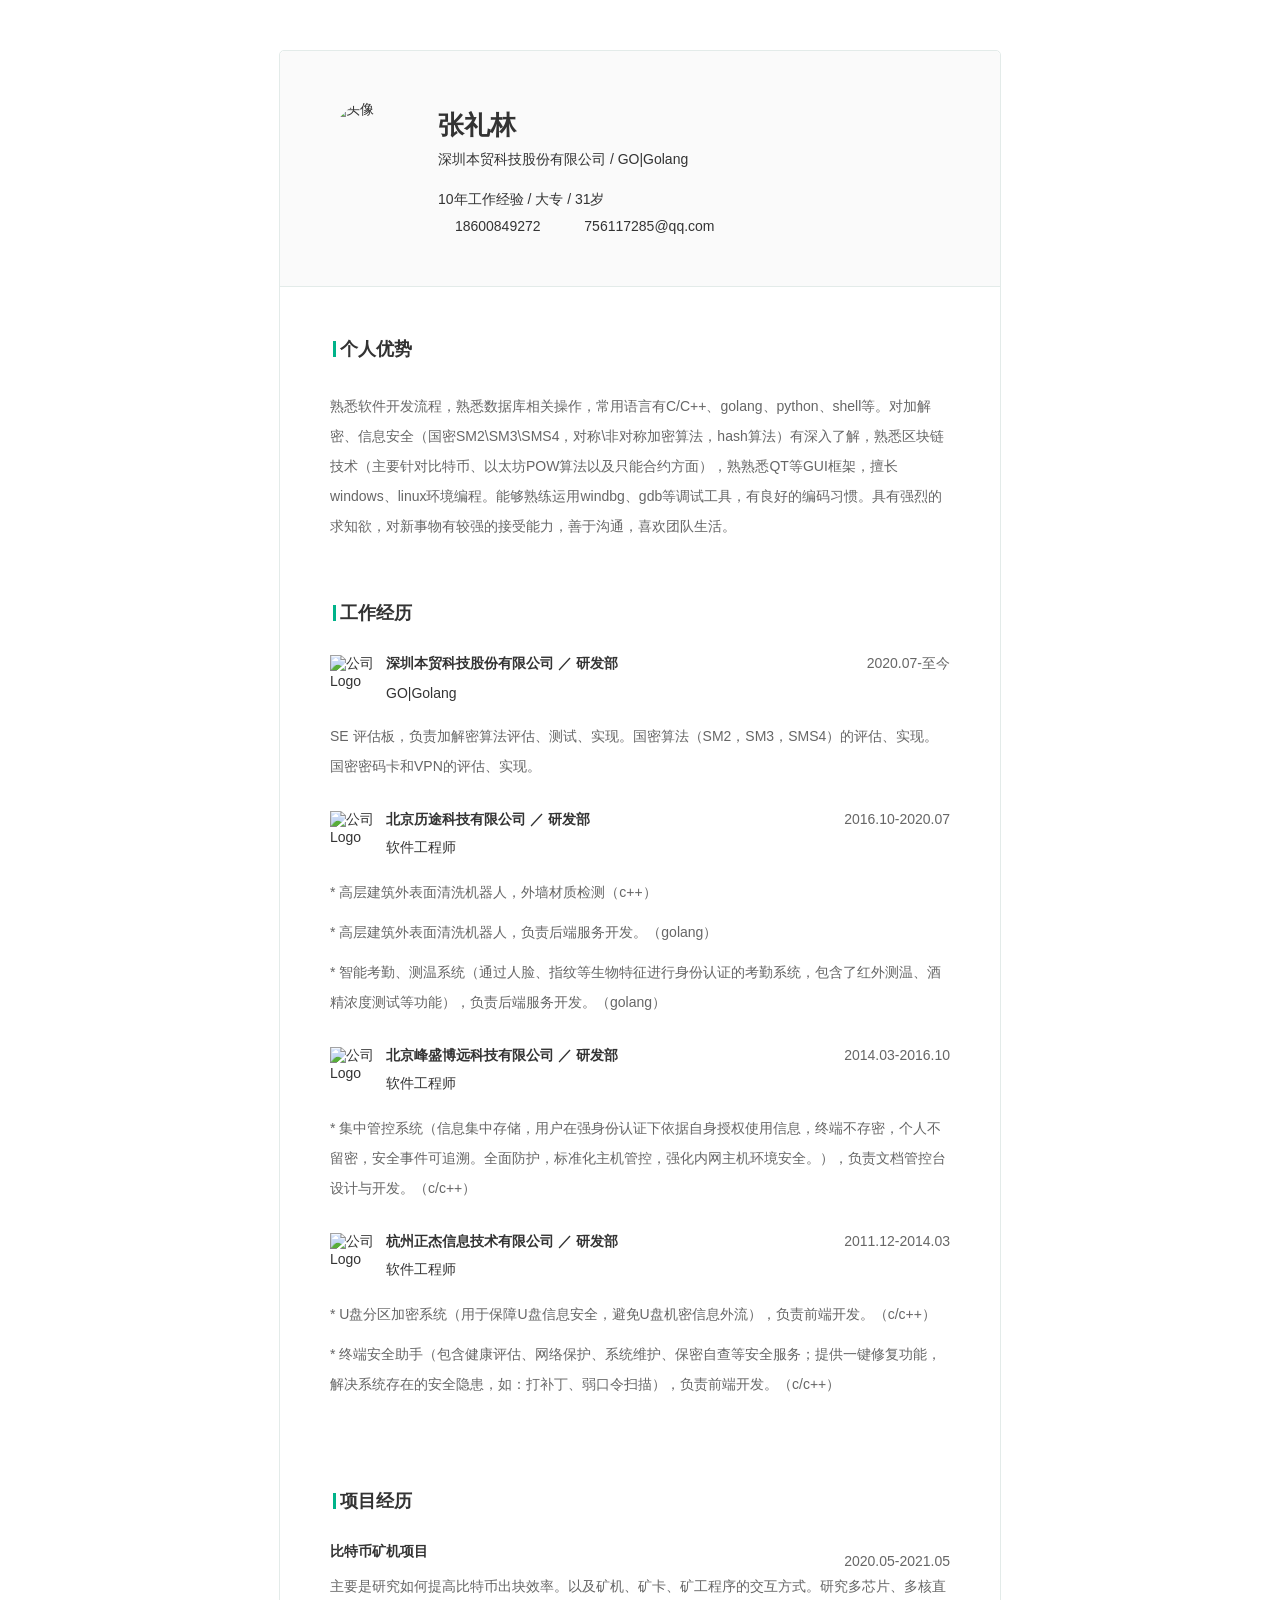
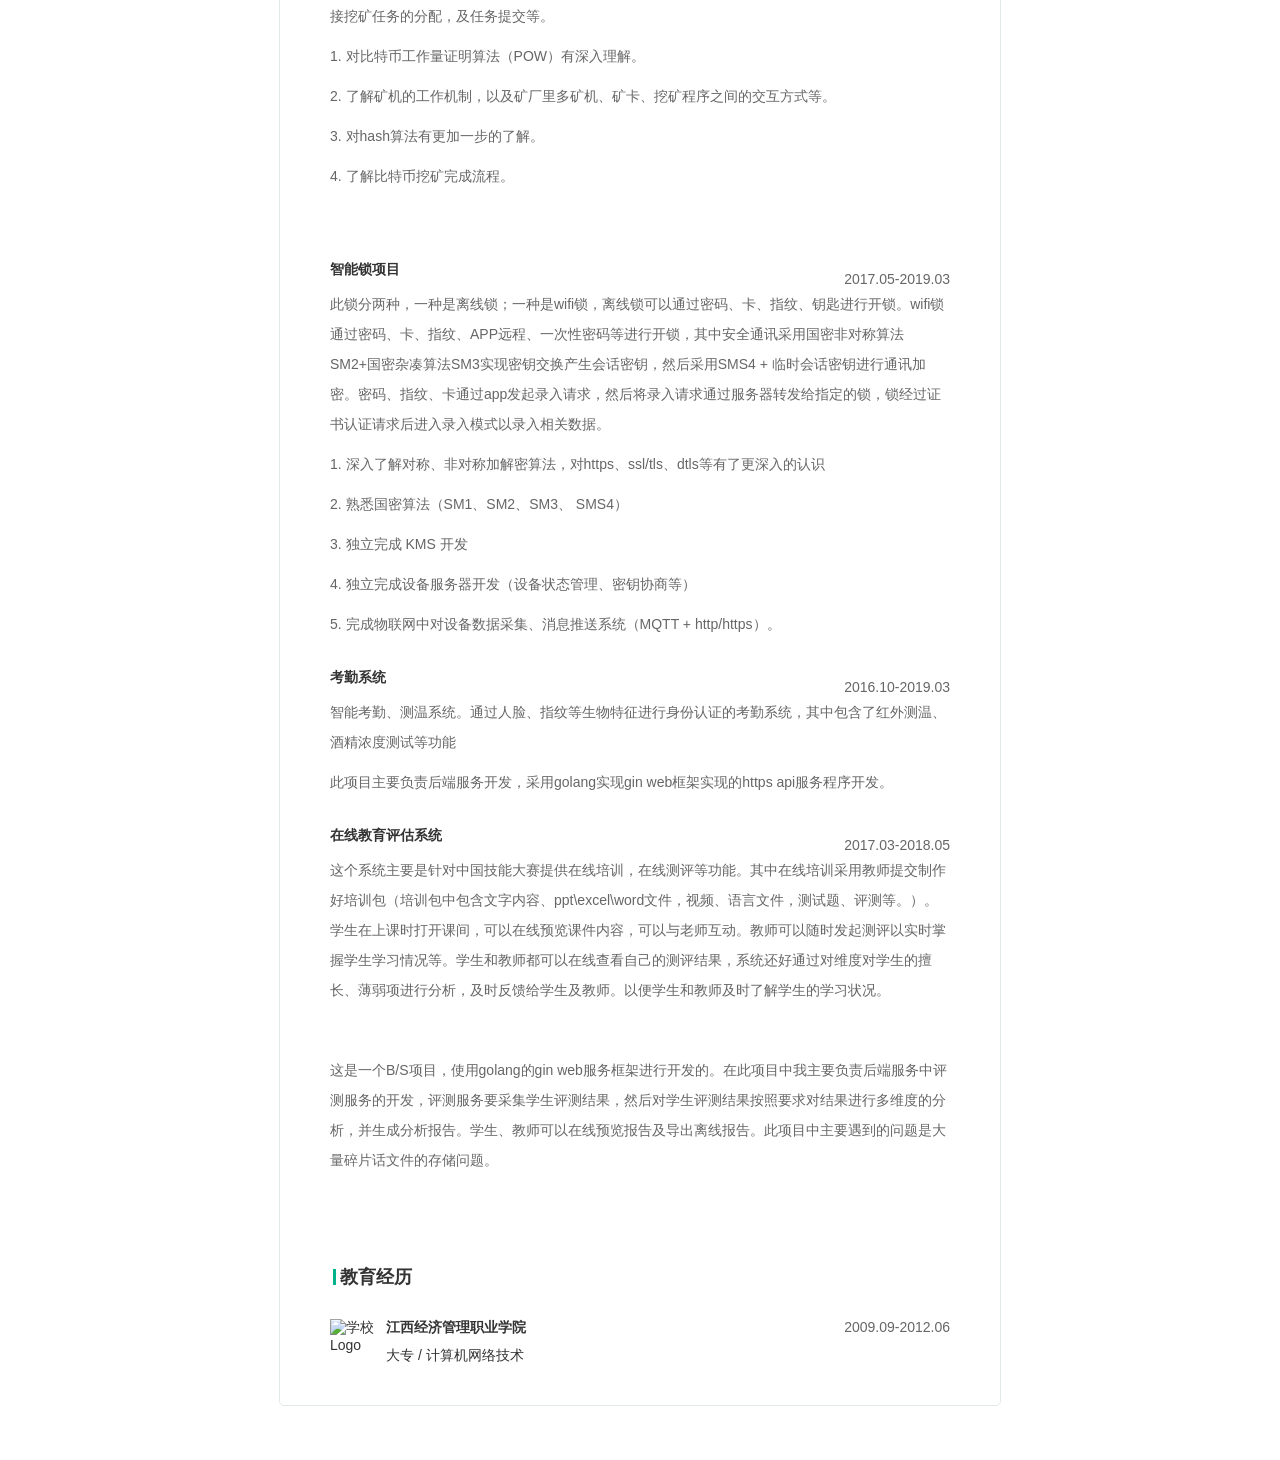
==== index.html @ 8cd1761a "first commit" ====
<!DOCTYPE HTML>
<html>

<head>
    <meta http-equiv="X-UA-Compatible" content="IE=10;IE=9;IE=8;IE=7;IE=EDGE">
    <meta http-equiv="Cache-Control" content="no-siteapp" />
    <link rel="alternate" media="handheld" href="#" />
    <meta charset="utf-8">
    <title>张礼林的简历-拉勾网-最专业的互联网招聘平台</title>
    <meta content="拉勾网是3W旗下的互联网领域垂直招聘网站" name="description">
    <meta content="拉勾,拉勾网,拉勾招聘,拉钩, 拉钩网 ,互联网招聘,拉勾互联网招聘, 移动互联网招聘, 垂直互联网招聘, 微信招聘, 微博招聘, 拉勾官网, 拉勾百科,跳槽, 高薪职位, 互联网圈子, IT招聘, 职场招聘, 猎头招聘,O2O招聘, LBS招聘, 社交招聘, 校园招聘, 校招,社会招聘,社招"
        name="keywords">
    <style>
        * {
            outline: none;
        }

        body {
            margin: 0;
            padding: 0;
            font-size: 14px;
            font-family: "Hiragino Sans GB", "Microsoft Yahei", "SimSun", Arial, "Helvetica Neue", Helvetica;
            color: #333;
            word-wrap: break-word;
            -webkit-font-smoothing: antialiased;
            -moz-osx-font-smoothing: grayscale;
        }

        article,
        aside,
        details,
        figcaption,
        figure,
        footer,
        header,
        hgroup,
        main,
        menu,
        nav,
        section,
        summary {
            display: block;
        }

        progress {
            display: inline-block;
            vertical-align: baseline;
        }

        a {
            color: #555;
            background-color: transparent;
            text-decoration: none;
        }

        a:hover {
            color: #00b38a;
        }

        h1,
        h2,
        h3,
        h4,
        h5,
        h6 {
            margin: 10px 0;
            font-weight: normal;
        }

        p {
            margin: 0;
        }

        p+p {
            margin-top: 10px;
        }

        img {
            border: 0;
            vertical-align: top;
            display: inline-block;
        }

        button,
        input,
        optgroup,
        select,
        textarea {
            margin: 0;
            padding: 0;
            border: 1px solid #ededed;
            border-radius: 0;
            font-family: "Hiragino Sans GB", "Microsoft Yahei", "SimSun", Arial, "Helvetica Neue", Helvetica;
        }

        textarea {
            overflow: auto;
        }

        label,
        select,
        button,
        input[type="button"],
        input[type="reset"],
        input[type="submit"],
        input[type="radio"],
        input[type="checkbox"],
        input[type="file"] {
            cursor: pointer;
        }

        input[type=text],
        input[type=password],
        textarea {
            font-family: "Microsoft Yahei", "SimSun", Arial, "Helvetica Neue", Helvetica;
        }

        table {
            border-collapse: collapse;
            border-spacing: 0;
        }

        th,
        td {
            padding: 0;
        }

        strong {
            font-weight: normal;
        }

        em,
        i {
            font-style: normal;
        }

        dl,
        dt,
        dd {
            margin: 0;
        }

        ::selection {
            color: #fff;
            background-color: #00b38a;
        }

        ::-moz-selection {
            color: #fff;
            background-color: #00b38a;
        }

        ul,
        ol {
            margin: 0;
            padding: 0;
            list-style: none;
        }

        #container {
            width: 720px;
            margin: 50px auto 54px auto;
            border: 1px solid #e3ebe9;
            border-radius: 5px;
        }

        .mr-template {
            padding: 50px 50px 10px;
        }

        .mr-template .mr-template_title {
            display: flex;
            justify-content: space-between;
            margin-bottom: 30px;
        }

        .mr-template .mr-template_title span {
            font-size: 18px;
            color: #333333;
            font-weight: 600;
            position: relative;
            margin-left: 10px;
        }

        .mr-template .mr-template_title span:before {
            content: '';
            display: block;
            border-left: 3px solid #00B38A;
            height: 16px;
            width: 3px;
            position: absolute;
            left: -7px;
            top: 50%;
            transform: translateY(-50%);
        }

        .mr-template .mr_md_del {
            display: none;
        }

        /***** 基本信息 ****/

        .basic {
            padding: 50px;
            background: #FAFAFA;
            border-radius: 5px 5px 0 0;
            border-bottom: 1px solid #E3EBE9;
            display: flex;
        }

        .basic .basic-photo {
            height: 88px;
            width: 88px;
            display: inline-block;
            position: relative;
        }

        .basic .basic-photo img {
            height: 88px;
            width: 88px;
            position: absolute;
            top: 0;
            border-radius: 50%;
        }

        .basic .basic-photo .basic-photo_shadow {
            display: none;
        }

        .basic .basic-photo:hover .basic-photo_shadow {
            display: block;
        }

        .basic .basic-info {
            position: relative;
            width: 100%;
            margin-left: 20px;
            flex: 1;
        }

        .basic .basic-info .edit-btn {
            position: absolute;
            right: 0;
            top: 4px;
        }

        .basic .basic-info .basic-name-area {
            overflow: hidden;
            height: 37px;
            margin-bottom: 11px;
        }

        .basic .basic-info .basic-name {
            float: left;
            max-width: 250px;
            font-size: 26px;
            color: #333333;
            font-weight: 600;
            line-height: 37px;
        }

        .basic .basic-info .icon-sex {
            width: 13px;
            height: 13px;
            float: left;
            margin-top: 16px;
            margin-left: 10px;
            background: none;
        }

        .basic .basic-info .icon-sex.icon-sex__male {
            background: url(https://www.lgstatic.com/common/image/pc/icon_man.png);
        }

        .basic .basic-info .icon-sex.icon-sex__female {
            background: url(https://www.lgstatic.com/common/image/pc/icon_woman.png);
        }

        .basic .basic-info .basic-self {
            margin-top: 20px;
        }

        .basic .basic-info p {
            font-size: 14px;
            color: #333333;
            line-height: 20px;
            margin-top: 6px;
        }

        .basic .basic-info i {
            display: inline-block;
            margin-right: 5px;
            vertical-align: middle;
        }

        .basic .basic-info .basic-tel_icon {
            width: 11px;
            height: 14px;
            margin-right: 2px;
            background: url(https://www.lgstatic.com/common/image/pc/icon_phone.png);
            display: inline-block;
            vertical-align: middle;
        }

        .basic .basic-info .basic-email_icon {
            width: 14px;
            height: 11px;
            margin-right: 2px;
            background: url(https://www.lgstatic.com/common/image/pc/icon_mail.png);
            display: inline-block;
            vertical-align: middle;
        }

        .basic .basic-info .basic-tel {
            margin-right: 20px;
        }

        .basic-tel span {
            vertical-align: middle;
        }

        .basic-email span {
            vertical-align: middle;
        }

        /***** 基本信息 end ****/

        /***** 自我描述 ****/

        .per .per-self_content {
            position: relative;
        }

        .per .per-self_content .per-self_des {
            margin-top: 13px;
            font-size: 14px;
            color: #666666;
            line-height: 30px;
        }

        .per .per-self_content .per-self_des p {
            margin-top: 0;
        }

        .per .per-self_content .per-self_des ol {
            list-style-type: decimal;
            -webkit-padding-start: 20px;
        }
        .per .per-self_content .per-self_des ul {
            list-style: disc;
            -webkit-padding-start: 20px;
        }

        /***** 自我描述 end ****/

        /***** 工作经历 ****/

        .work-exp .work-exp_list {
            position: relative;
            margin-bottom: 30px;
        }

        .work-exp .work-exp_list .exp-list_time {
            font-size: 14px;
            color: #666666;
            position: absolute;
            right: 0;
        }

        .work-exp .work-exp_list .exp-list_top {
            display: flex;
            align-items: center;
        }

        .work-exp .work-exp_list .exp-list_top img {
            width: 46px;
            height: 46px;
            margin-right: 10px;
        }

        .work-exp .work-exp_list .exp-list_top .exp-list_right {
            display: flex;
            flex-direction: column;
            flex: 1;
            height: 46px;
            justify-content: space-between;
        }

        .work-exp .work-exp_list .exp-list_top .exp-list_right p,
        .work-exp .work-exp_list .exp-list_top .exp-list_right strong {
            font-size: 14px;
            color: #333333;
        }

        .work-exp .work-exp_list .exp-list_top .exp-list_right strong {
            font-weight: 600;
        }

        .work-exp .work-exp_list .tagboard {
            margin: 20px 0 10px;
        }

        .work-exp .work-exp_list .exp-list_content {
            font-size: 14px;
            color: #666666;
            line-height: 30px;
        }

        .tagboard .tagboard-tag {
            font-size: 12px;
            color: #999;
            line-height: 18px;
            padding: 3px 10px;
            border: 1px solid #EAEDEC;
            border-radius: 100px;
            margin-right: 10px;
        }

        .work-exp .work-exp_list .exp-list_content ul, .work-exp .work-exp_list .exp-list_content_highlight ul {
            list-style: disc;
            -webkit-padding-start: 20px;
        }

        .work-exp .work-exp_list .exp-list_content ol, .work-exp .work-exp_list .exp-list_content_highlight ol {
            list-style-type: decimal;
            -webkit-padding-start: 20px;
        }
        /***** 工作经历 end ****/

        /***** 项目经历 ****/

        .pro-exp .pro-exp_list {
            position: relative;
            margin-bottom: 30px;
        }

        .pro-exp .pro-exp_list .exp-list_title {
            font-size: 14px;
            color: #333333;
            font-weight: 600;
            cursor: default;
            display: flex;
        }

        .pro-exp .pro-exp_list .exp-list_title .exp-project_name, .pro-exp .pro-exp_list .exp-list_title .exp-project_company span {
            max-width: 222px;
            display: block;
            overflow: hidden;
            text-overflow: ellipsis;
            white-space: nowrap;
        }

        .pro-exp .pro-exp_list .exp-list_title .exp-project_company {
            display: flex;
        }

        .pro-exp .pro-exp_list .exp-list_time {
            font-size: 14px;
            color: #666666;
            position: absolute;
            right: 0;
            top: 0;
        }

        .pro-exp .pro-exp_list .exp-list_content,
        .pro-exp .pro-exp_list .exp-project_des {
            font-size: 14px;
            color: #666666;
            line-height: 30px;
            margin-top: 10px;
        }

        .pro-exp .exp-list_title.active:hover {
            color: #00B38A;
            cursor: pointer;
        }
        .pro-exp .exp-project_url {
            font-size: 14px;
            color: #666;
            line-height: 30px;
        }
        .pro-exp .pro-exp_list .exp-list_content ul, .pro-exp .pro-exp_list .exp-project_des ul {
            list-style: disc;
            -webkit-padding-start: 20px;
        }

        .pro-exp .pro-exp_list .exp-list_content ol,.pro-exp .pro-exp_list .exp-project_des ol{
            list-style-type:decimal;-webkit-padding-start:20px
        }

        /***** 项目经历 end ****/

        /***** 教育经历 ****/

        .edu-exp .edu-exp_list {
            position: relative;
            margin-bottom: 30px;
        }

        .edu-exp .edu-exp_list .exp-list_time {
            font-size: 14px;
            color: #666666;
            position: absolute;
            right: 0;
        }

        .edu-exp .edu-exp_list .exp-list_top {
            display: flex;
            align-items: center;
        }

        .edu-exp .edu-exp_list .exp-list_top img {
            width: 46px;
            height: 46px;
            margin-right: 10px;
        }

        .edu-exp .edu-exp_list .exp-list_top .exp-list_right {
            display: flex;
            flex-direction: column;
            flex: 1;
            height: 46px;
            justify-content: space-between;
        }

        .edu-exp .edu-exp_list .exp-list_top .exp-list_right p,
        .edu-exp .edu-exp_list .exp-list_top .exp-list_right strong {
            font-size: 14px;
            color: #333333;
        }

        .edu-exp .edu-exp_list .exp-list_top .exp-list_right strong {
            font-weight: 600;
        }


        /***** 教育经历 end ****/

        /***** 社交主页 ****/

        .social-page .social-page_list {
            margin-bottom: 30px;
            position: relative;
        }

        .social-page .social-page_list .social-page_content {
            display: flex;
        }

        .social-page .social-page_list .social-page_content img {
            width: 24px;
            height: 24px;
            margin-right: 10px;
            border-radius: 50%;
        }

        .social-page .social-page_list .social-page_content p {
            font-size: 14px;
            color: #666666;
        }


        /***** 社交主页 end ****/
                /***** 图片作品 ****/

        .portfolio-page .portfolio-list{
            margin-bottom: 30px;
            position: relative;
        }
        .portfolio-page .portfolio-list .portfolio-content{
            font-size: 14px;
            color: #666666;
        }


        /***** 图片作品 end ****/
    </style>
</head>

    <body>
        <div id="container">
            <!-- 基本信息 -->
            <div class="basic" id="baseInfo">
                <div class="basic-photo">
                    <img class="mr_headimg user-avatar" id="userpic" src="https://www.lgstatic.com/i/image6/M01/51/79/CioPOWEHmXKABqF-AABkPfGScmA635.jpg" width="120" height="120" alt="头像"
                    />
                </div>
                <div class="basic-info">
                    <div class="basic-name-area">
                        <p class="basic-name female">张礼林</p>
                            <i class="icon-sex icon-sex__male"></i>
                    </div>
                                <p>
                                    <span class="basic-company">深圳本贸科技股份有限公司</span>
                                    <span> / </span>
                                    <span class="basic-job">GO|Golang</span>
                                </p>
                            <p class="basic-self">
                                    <span class="basic-exp">10年工作经验 / </span>
                                    <span class="basic-edu">大专
                                         / 
                                    </span>
                                    <span class="basic-age">31岁</span>
                            </p>
                    <p>
                            <span class="basic-tel">
                                <i class="basic-tel_icon"></i>
                                <span>18600849272</span>
                            </span>
                            <span class="basic-email">
                                <i class="basic-email_icon"></i>
                                <span>756117285@qq.com</span>
                            </span>
                    </p>
                </div>
            </div>
            <!-- /基本信息 -->

            <!-- 自我描述 -->
            <div class="mr-template per" id="perAbility">
                <div class="mr-template_title">
                    <span>个人优势</span>
                </div>
                <div class="tagboard integrative-tag">
                    <div class="integrative-tag_content">
                    </div>
                </div>
                <div class="per-self_content">
                        <div class="per-self_des">
                            <p>熟悉软件开发流程，熟悉数据库相关操作，常用语言有C/C++、golang、python、shell等。对加解密、信息安全（国密SM2\SM3\SMS4，对称\非对称加密算法，hash算法）有深入了解，熟悉区块链技术（主要针对比特币、以太坊POW算法以及只能合约方面），熟熟悉QT等GUI框架，擅长windows、linux环境编程。能够熟练运用windbg、gdb等调试工具，有良好的编码习惯。具有强烈的求知欲，对新事物有较强的接受能力，善于沟通，喜欢团队生活。</p>
                        </div>
                </div>
            </div>
            <!-- /自我描述 -->


            <!-- 工作经历 -->
                <div class="mr-template work-exp" id="workExp">
                    <div class="mr-template_title">
                        <span>工作经历</span>
                    </div>
                    <ol class="work-exp_group">
                            <li class="work-exp_list">
                                <p class="exp-list_time">2020.07-至今</p>
                                <div class="exp-list_top">
                                    <img src="https://www.lgstatic.com/images/logo_default.png" alt="公司Logo">
                                    <div class="exp-list_right">
                                        <strong class="exp-list_title">
                                            <span>深圳本贸科技股份有限公司</span>
                                             ／
                                                <span>研发部</span>
                                        </strong>
                                        <p>GO|Golang</p>
                                    </div>
                                </div>
                                <div class="tagboard">
                                </div>
                                <div class="exp-list_content">
                                    <p>SE 评估板，负责加解密算法评估、测试、实现。国密算法（SM2，SM3，SMS4）的评估、实现。国密密码卡和VPN的评估、实现。</p>
                                </div>
                            </li>
                            <li class="work-exp_list">
                                <p class="exp-list_time">2016.10-2020.07</p>
                                <div class="exp-list_top">
                                    <img src="https://www.lgstatic.com/i/image/M00/88/73/CgqKkVhttaGARnDXAABL1wP1Xd0439.jpg" alt="公司Logo">
                                    <div class="exp-list_right">
                                        <strong class="exp-list_title">
                                            <span>北京历途科技有限公司</span>
                                             ／
                                                <span>研发部</span>
                                        </strong>
                                        <p>软件工程师</p>
                                    </div>
                                </div>
                                <div class="tagboard">
                                </div>
                                <div class="exp-list_content">
                                    <p>* 高层建筑外表面清洗机器人，外墙材质检测（c++）</p>
<p>* 高层建筑外表面清洗机器人，负责后端服务开发。（golang）</p>
<p>* 智能考勤、测温系统（通过人脸、指纹等生物特征进行身份认证的考勤系统，包含了红外测温、酒精浓度测试等功能），负责后端服务开发。（golang）</p>
                                </div>
                            </li>
                            <li class="work-exp_list">
                                <p class="exp-list_time">2014.03-2016.10</p>
                                <div class="exp-list_top">
                                    <img src="https://www.lgstatic.com/image1/M00/00/5C/CgYXBlTUXTqASvN1AABmuo_Lbfw530.jpg" alt="公司Logo">
                                    <div class="exp-list_right">
                                        <strong class="exp-list_title">
                                            <span>北京峰盛博远科技有限公司</span>
                                             ／
                                                <span>研发部</span>
                                        </strong>
                                        <p>软件工程师</p>
                                    </div>
                                </div>
                                <div class="tagboard">
                                </div>
                                <div class="exp-list_content">
                                    <p>* 集中管控系统（信息集中存储，用户在强身份认证下依据自身授权使用信息，终端不存密，个人不留密，安全事件可追溯。全面防护，标准化主机管控，强化内网主机环境安全。），负责文档管控台设计与开发。（c/c++）</p>
                                </div>
                            </li>
                            <li class="work-exp_list">
                                <p class="exp-list_time">2011.12-2014.03</p>
                                <div class="exp-list_top">
                                    <img src="https://www.lgstatic.com/images/logo_default.png" alt="公司Logo">
                                    <div class="exp-list_right">
                                        <strong class="exp-list_title">
                                            <span>杭州正杰信息技术有限公司</span>
                                             ／
                                                <span>研发部</span>
                                        </strong>
                                        <p>软件工程师</p>
                                    </div>
                                </div>
                                <div class="tagboard">
                                </div>
                                <div class="exp-list_content">
                                    <p>* U盘分区加密系统（用于保障U盘信息安全，避免U盘机密信息外流），负责前端开发。（c/c++）</p>
<p>* 终端安全助手（包含健康评估、网络保护、系统维护、保密自查等安全服务；提供一键修复功能，解决系统存在的安全隐患，如：打补丁、弱口令扫描），负责前端开发。（c/c++）</p>
                                </div>
                            </li>
                    </ol>
                </div>
            <!-- /工作经历 -->

            <!-- 项目经历 -->
                <div class="mr-template pro-exp" id="proExp">
                    <div class="mr-template_title">
                        <span>项目经历</span>
                    </div>
                    <ol class="pro-exp_group">
                            <li class="pro-exp_list">
                                <p class="exp-list_title">
                                    <span class="exp-project_name">比特币矿机项目</span>
                                </p>
                                <p class="exp-list_time">2020.05-2021.05</p>
                                <div class="exp-project_des"><p>主要是研究如何提高比特币出块效率。以及矿机、矿卡、矿工程序的交互方式。研究多芯片、多核直接挖矿任务的分配，及任务提交等。</p></div>
                                <div class="exp-list_content">
                                    <p>1. 对比特币工作量证明算法（POW）有深入理解。</p>
<p>2. 了解矿机的工作机制，以及矿厂里多矿机、矿卡、挖矿程序之间的交互方式等。</p>
<p>3. 对hash算法有更加一步的了解。</p>
<p>4. 了解比特币挖矿完成流程。</p>
<p><br /></p>
                                </div>
                            </li>
                            <li class="pro-exp_list">
                                <p class="exp-list_title">
                                    <span class="exp-project_name">智能锁项目</span>
                                </p>
                                <p class="exp-list_time">2017.05-2019.03</p>
                                <div class="exp-project_des"><p>此锁分两种，一种是离线锁；一种是wifi锁，离线锁可以通过密码、卡、指纹、钥匙进行开锁。wifi锁通过密码、卡、指纹、APP远程、一次性密码等进行开锁，其中安全通讯采用国密非对称算法SM2+国密杂凑算法SM3实现密钥交换产生会话密钥，然后采用SMS4 + 临时会话密钥进行通讯加密。密码、指纹、卡通过app发起录入请求，然后将录入请求通过服务器转发给指定的锁，锁经过证书认证请求后进入录入模式以录入相关数据。</p></div>
                                <div class="exp-list_content">
                                    <p>1. 深入了解对称、非对称加解密算法，对https、ssl/tls、dtls等有了更深入的认识</p>
<p>2. 熟悉国密算法（SM1、SM2、SM3、 SMS4）</p>
<p>3. 独立完成 KMS 开发</p>
<p>4. 独立完成设备服务器开发（设备状态管理、密钥协商等）</p>
<p>5. 完成物联网中对设备数据采集、消息推送系统（MQTT + http/https）。</p>
                                </div>
                            </li>
                            <li class="pro-exp_list">
                                <p class="exp-list_title">
                                    <span class="exp-project_name">考勤系统</span>
                                </p>
                                <p class="exp-list_time">2016.10-2019.03</p>
                                <div class="exp-project_des"><p>智能考勤、测温系统。通过人脸、指纹等生物特征进行身份认证的考勤系统，其中包含了红外测温、酒精浓度测试等功能</p></div>
                                <div class="exp-list_content">
                                    <p>此项目主要负责后端服务开发，采用golang实现gin web框架实现的https api服务程序开发。</p>
                                </div>
                            </li>
                            <li class="pro-exp_list">
                                <p class="exp-list_title">
                                    <span class="exp-project_name">在线教育评估系统</span>
                                </p>
                                <p class="exp-list_time">2017.03-2018.05</p>
                                <div class="exp-project_des"><p>这个系统主要是针对中国技能大赛提供在线培训，在线测评等功能。其中在线培训采用教师提交制作好培训包（培训包中包含文字内容、ppt\excel\word文件，视频、语言文件，测试题、评测等。）。学生在上课时打开课间，可以在线预览课件内容，可以与老师互动。教师可以随时发起测评以实时掌握学生学习情况等。学生和教师都可以在线查看自己的测评结果，系统还好通过对维度对学生的擅长、薄弱项进行分析，及时反馈给学生及教师。以便学生和教师及时了解学生的学习状况。</p>
<p><br /></p></div>
                                <div class="exp-list_content">
                                    <p>这是一个B/S项目，使用golang的gin web服务框架进行开发的。在此项目中我主要负责后端服务中评测服务的开发，评测服务要采集学生评测结果，然后对学生评测结果按照要求对结果进行多维度的分析，并生成分析报告。学生、教师可以在线预览报告及导出离线报告。此项目中主要遇到的问题是大量碎片话文件的存储问题。</p>
                                </div>
                            </li>
                    </ol>
                </div>
            <!-- /项目经历 -->
                <!-- 教育经历 -->
                    <div class="mr-template edu-exp" id="eduExp">
                        <div class="mr-template_title">
                            <span>教育经历</span>
                        </div>
                        <ol class="edu-exp_group">
                                <li class="edu-exp_list">
                                    <p class="exp-list_time">2009.09-2012.06</p>
                                    <div class="exp-list_top">
                                        <img src="https://www.lgstatic.com/images/logo_default.png" alt="学校Logo">
                                        <div class="exp-list_right">
                                            <strong>江西经济管理职业学院</strong>
                                            <p>大专 / 计算机网络技术</p>
                                        </div>
                                    </div>
                                </li>
                        </ol>
                    </div>
                <!-- /教育经历 -->

            <!-- 社交主页 -->
            <!-- /社交主页 -->

            <!-- 图片作品 -->
            <!-- /图片作品 -->
        </div>
    <script type="text/javascript" crossorigin="anonymous" src="https://www.lagou.com/upload/oss.js?v=1010"></script></body>

</html>
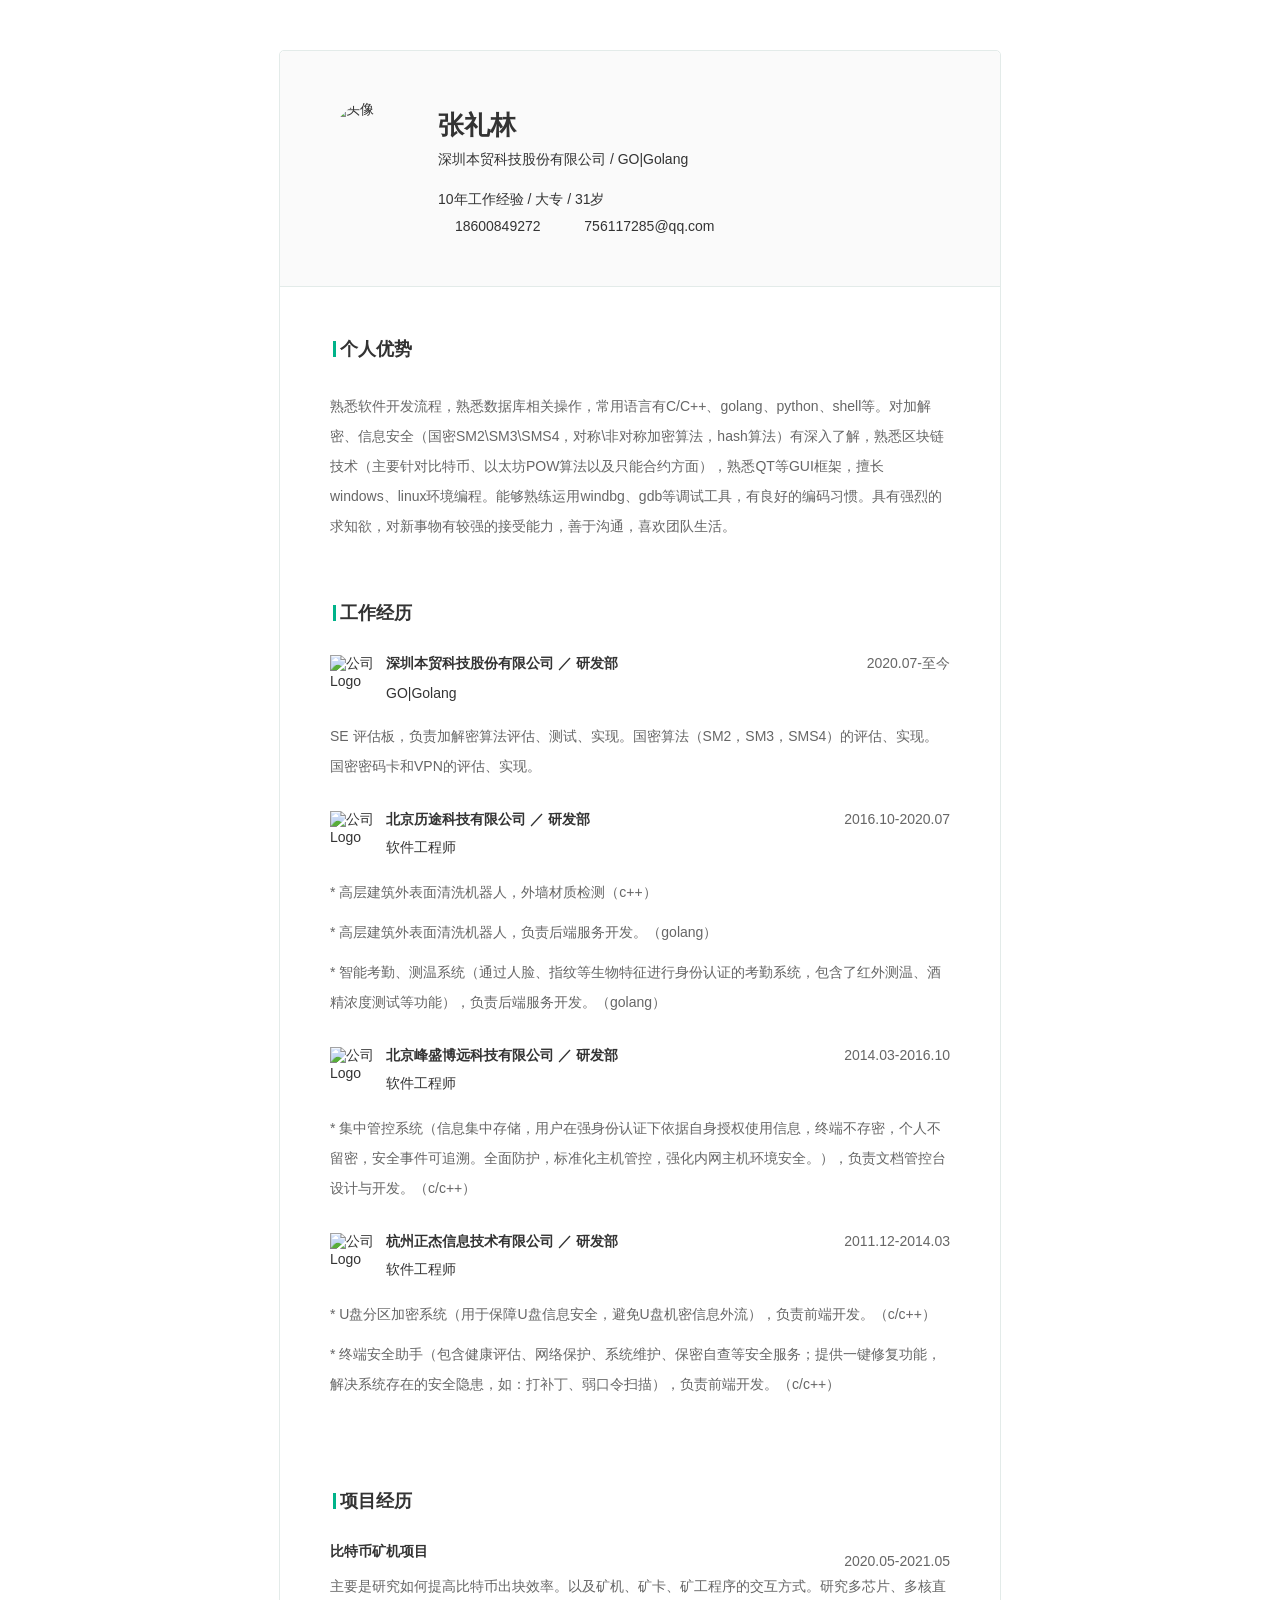
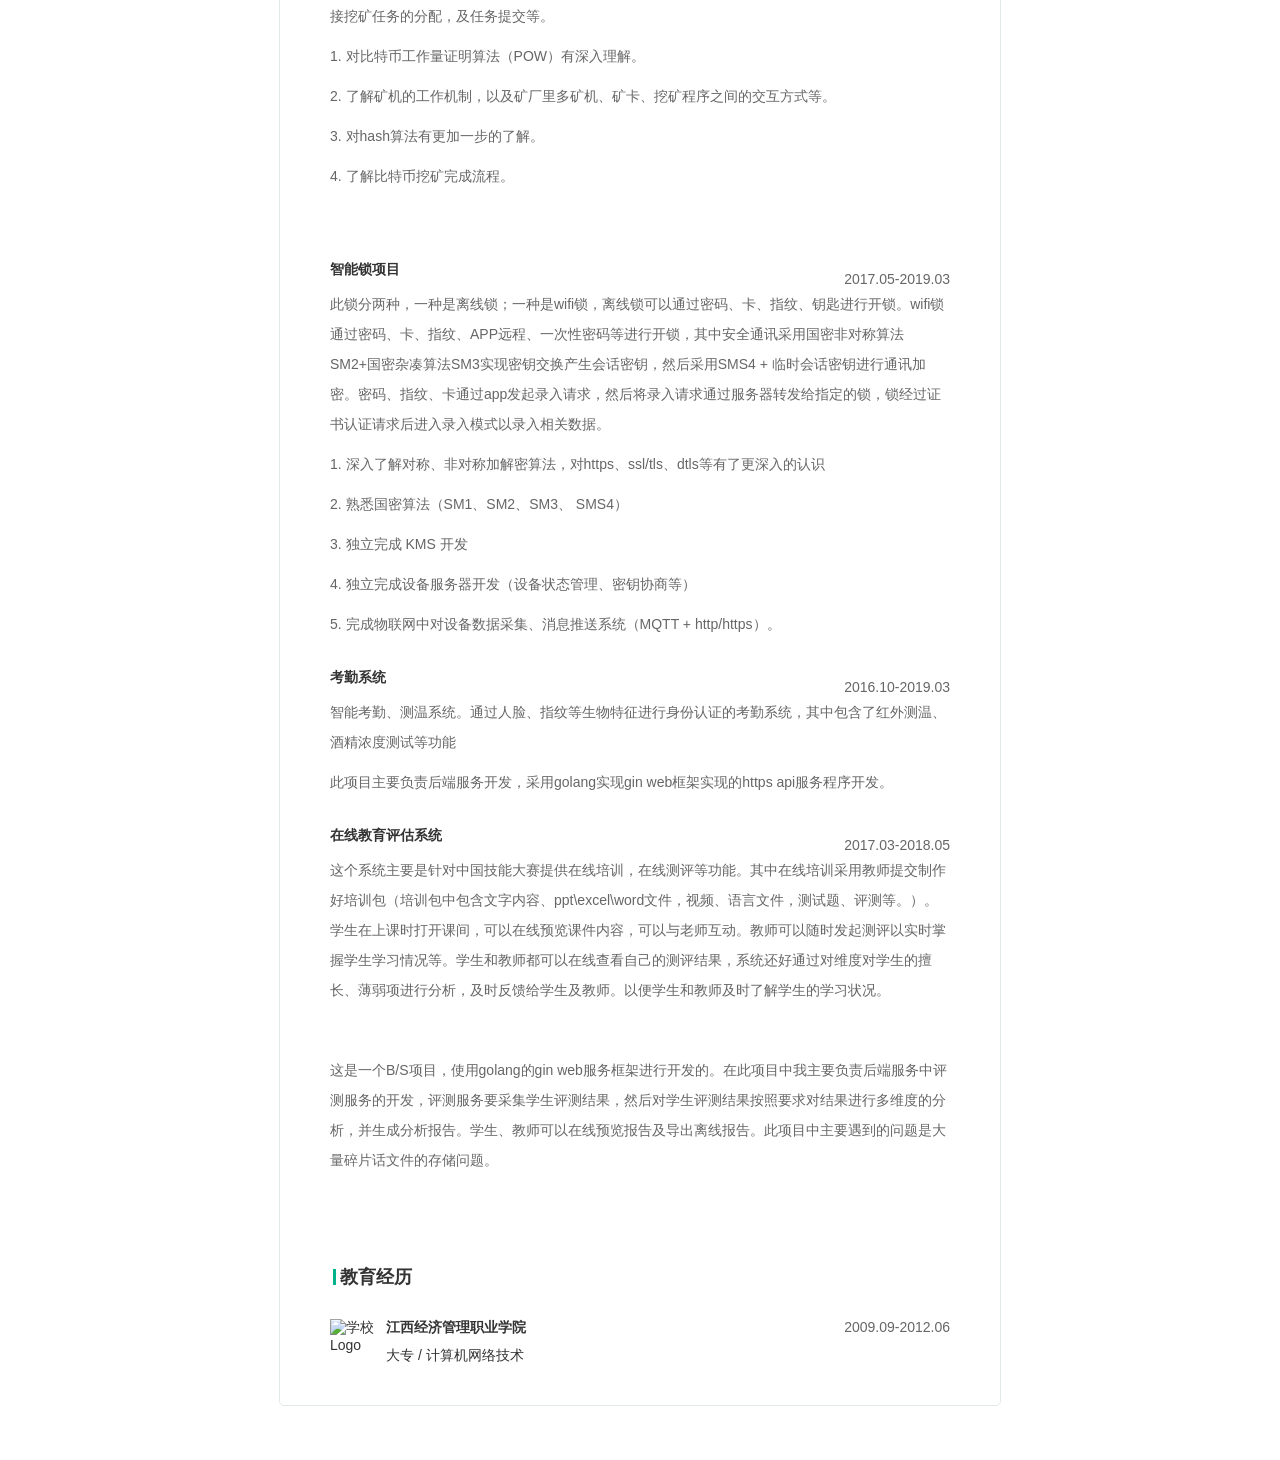
==== commit 19930d68: "-" ====
--- a/index.html
+++ b/index.html
@@ -6,10 +6,7 @@
     <meta http-equiv="Cache-Control" content="no-siteapp" />
     <link rel="alternate" media="handheld" href="#" />
     <meta charset="utf-8">
-    <title>张礼林的简历-拉勾网-最专业的互联网招聘平台</title>
-    <meta content="拉勾网是3W旗下的互联网领域垂直招聘网站" name="description">
-    <meta content="拉勾,拉勾网,拉勾招聘,拉钩, 拉钩网 ,互联网招聘,拉勾互联网招聘, 移动互联网招聘, 垂直互联网招聘, 微信招聘, 微博招聘, 拉勾官网, 拉勾百科,跳槽, 高薪职位, 互联网圈子, IT招聘, 职场招聘, 猎头招聘,O2O招聘, LBS招聘, 社交招聘, 校园招聘, 校招,社会招聘,社招"
-        name="keywords">
+    <title>张礼林的简历</title>
     <style>
         * {
             outline: none;
@@ -627,7 +624,7 @@
                 </div>
                 <div class="per-self_content">
                         <div class="per-self_des">
-                            <p>熟悉软件开发流程，熟悉数据库相关操作，常用语言有C/C++、golang、python、shell等。对加解密、信息安全（国密SM2\SM3\SMS4，对称\非对称加密算法，hash算法）有深入了解，熟悉区块链技术（主要针对比特币、以太坊POW算法以及只能合约方面），熟熟悉QT等GUI框架，擅长windows、linux环境编程。能够熟练运用windbg、gdb等调试工具，有良好的编码习惯。具有强烈的求知欲，对新事物有较强的接受能力，善于沟通，喜欢团队生活。</p>
+                            <p>熟悉软件开发流程，熟悉数据库相关操作，常用语言有C/C++、golang、python、shell等。对加解密、信息安全（国密SM2\SM3\SMS4，对称\非对称加密算法，hash算法）有深入了解，熟悉区块链技术（主要针对比特币、以太坊POW算法以及只能合约方面），熟悉QT等GUI框架，擅长windows、linux环境编程。能够熟练运用windbg、gdb等调试工具，有良好的编码习惯。具有强烈的求知欲，对新事物有较强的接受能力，善于沟通，喜欢团队生活。</p>
                         </div>
                 </div>
             </div>
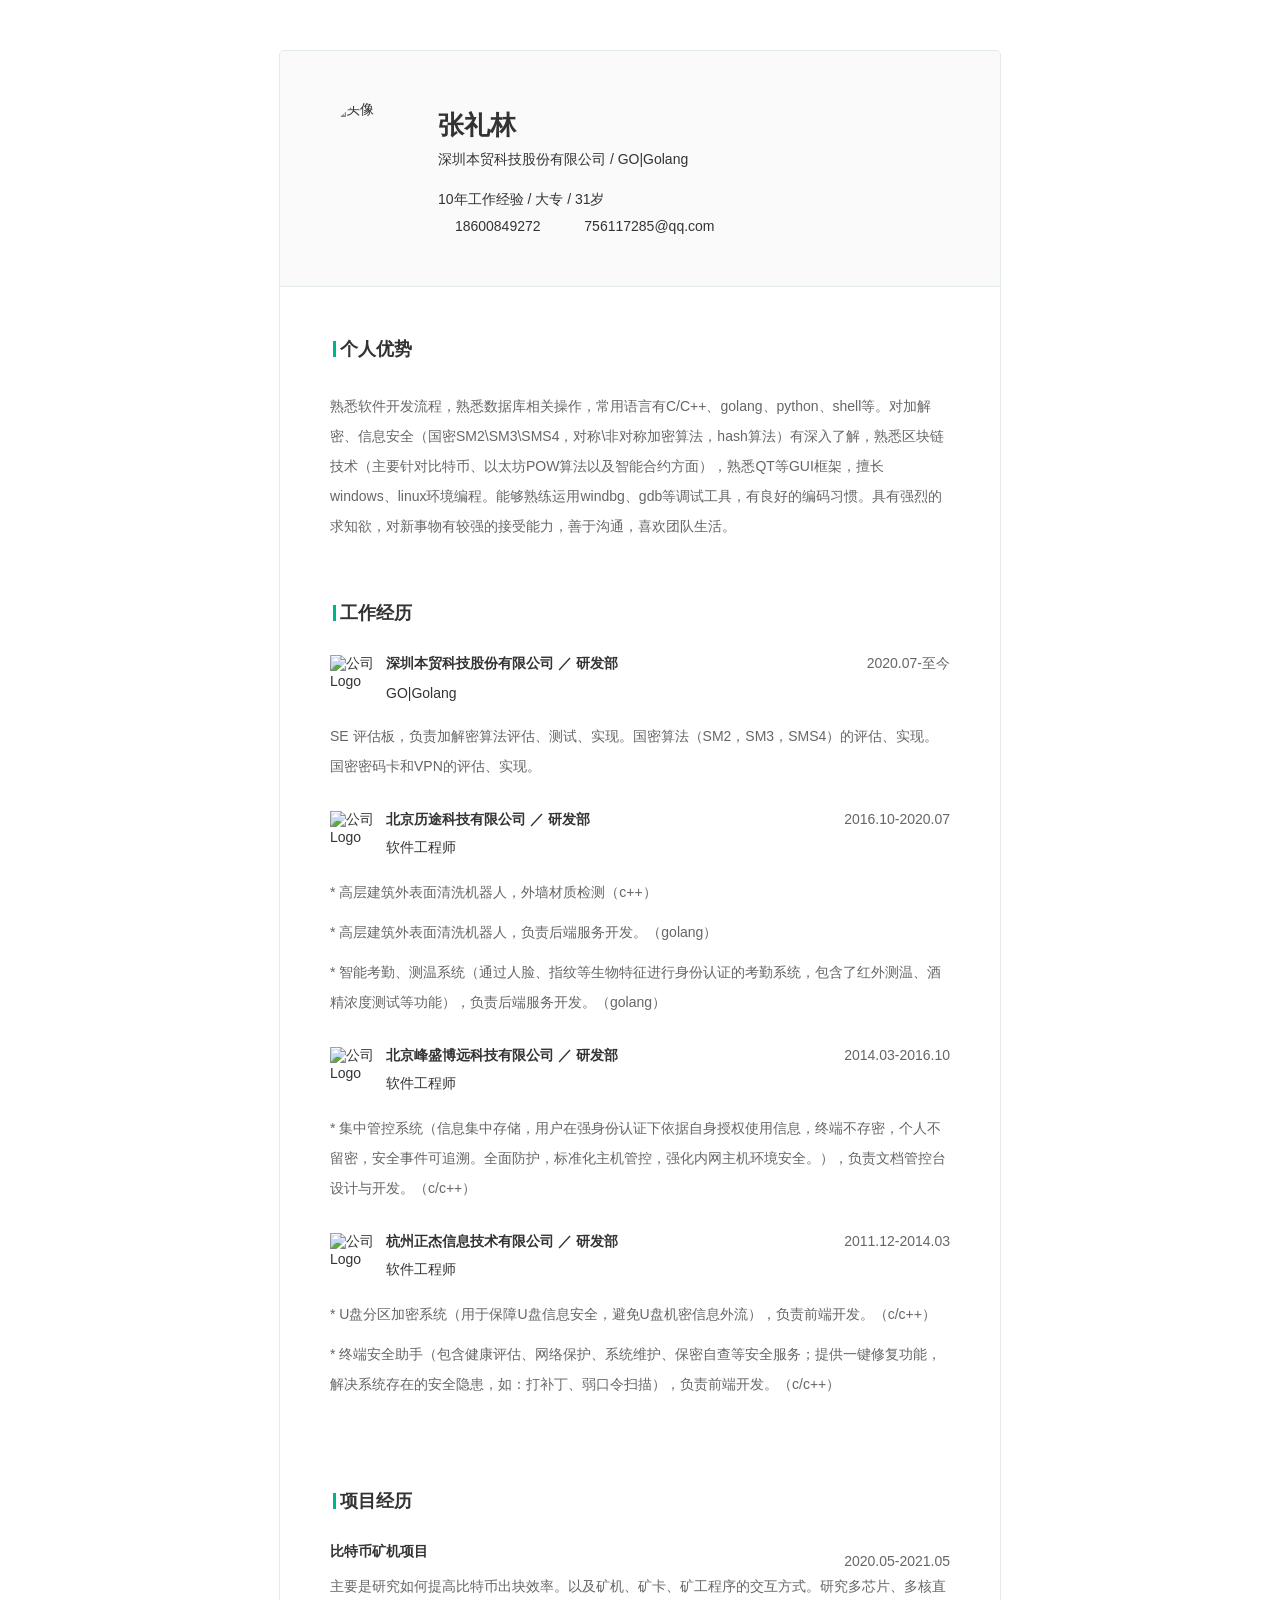
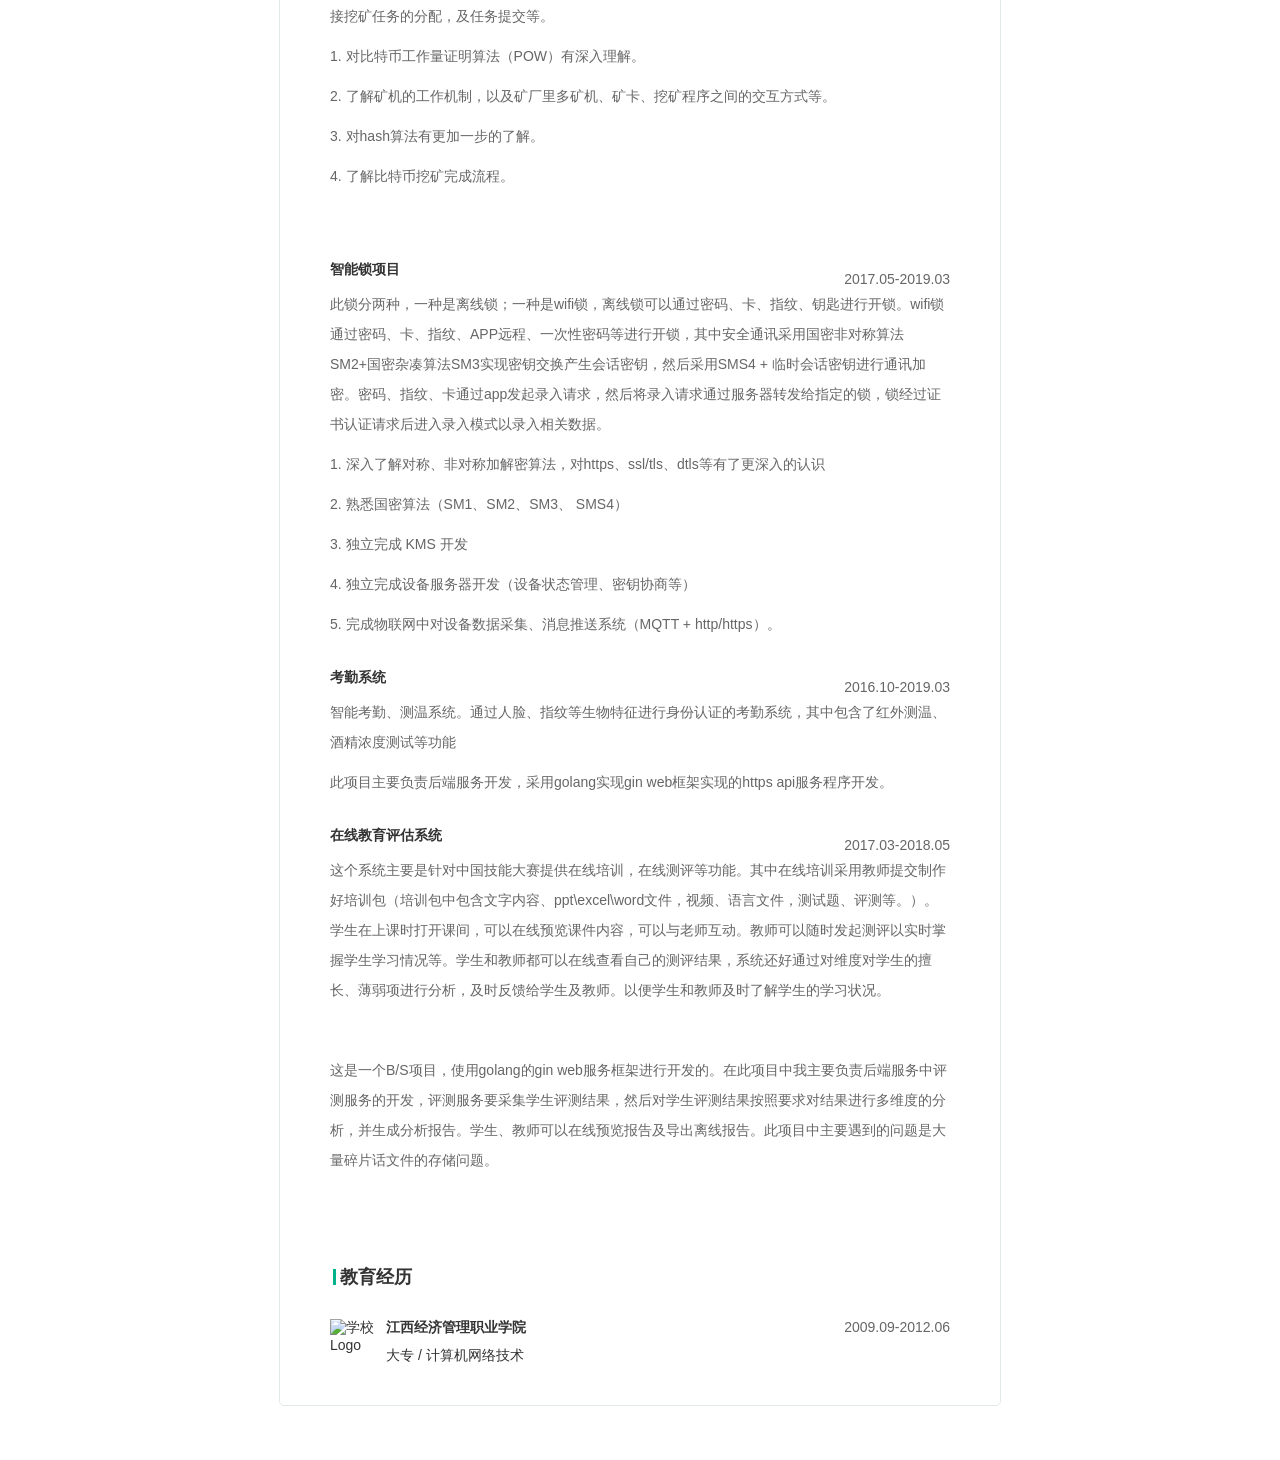
==== commit 5f91402d: "-" ====
--- a/index.html
+++ b/index.html
@@ -624,7 +624,7 @@
                 </div>
                 <div class="per-self_content">
                         <div class="per-self_des">
-                            <p>熟悉软件开发流程，熟悉数据库相关操作，常用语言有C/C++、golang、python、shell等。对加解密、信息安全（国密SM2\SM3\SMS4，对称\非对称加密算法，hash算法）有深入了解，熟悉区块链技术（主要针对比特币、以太坊POW算法以及只能合约方面），熟悉QT等GUI框架，擅长windows、linux环境编程。能够熟练运用windbg、gdb等调试工具，有良好的编码习惯。具有强烈的求知欲，对新事物有较强的接受能力，善于沟通，喜欢团队生活。</p>
+                            <p>熟悉软件开发流程，熟悉数据库相关操作，常用语言有C/C++、golang、python、shell等。对加解密、信息安全（国密SM2\SM3\SMS4，对称\非对称加密算法，hash算法）有深入了解，熟悉区块链技术（主要针对比特币、以太坊POW算法以及智能合约方面），熟悉QT等GUI框架，擅长windows、linux环境编程。能够熟练运用windbg、gdb等调试工具，有良好的编码习惯。具有强烈的求知欲，对新事物有较强的接受能力，善于沟通，喜欢团队生活。</p>
                         </div>
                 </div>
             </div>
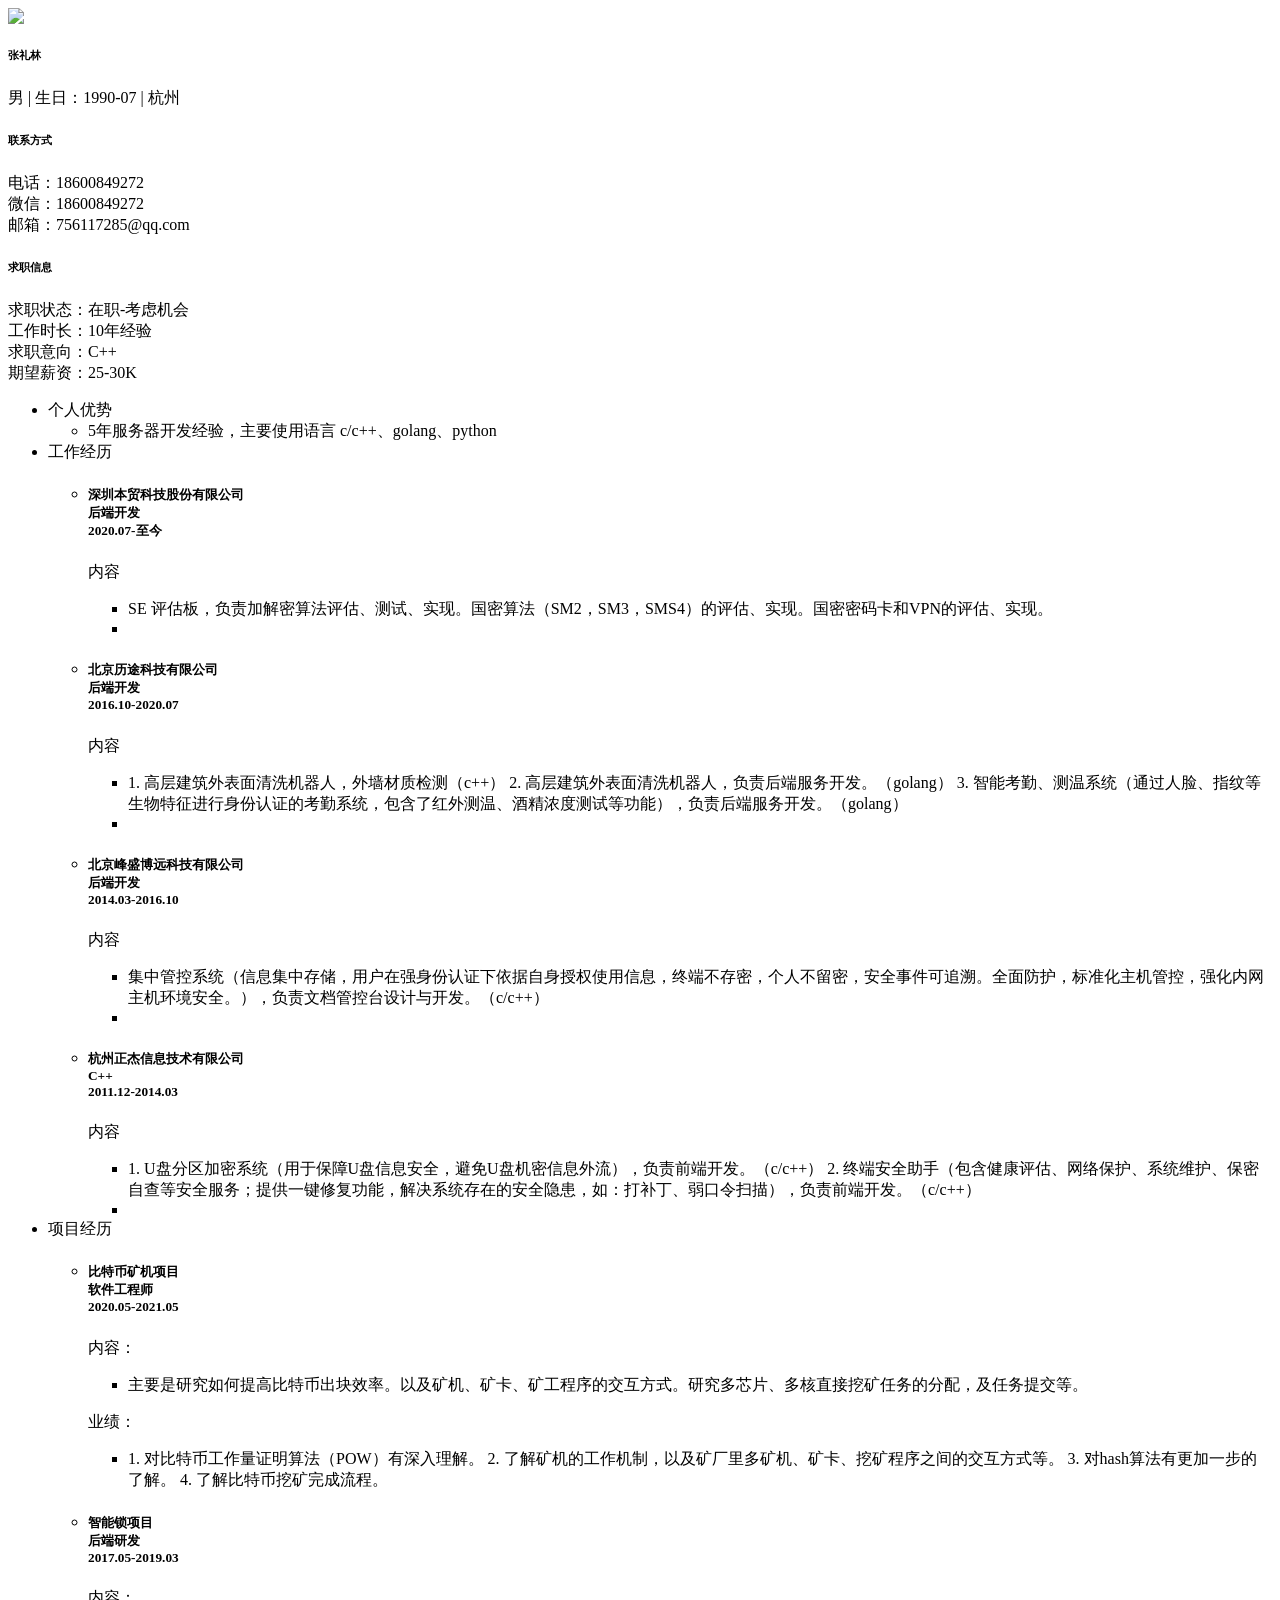
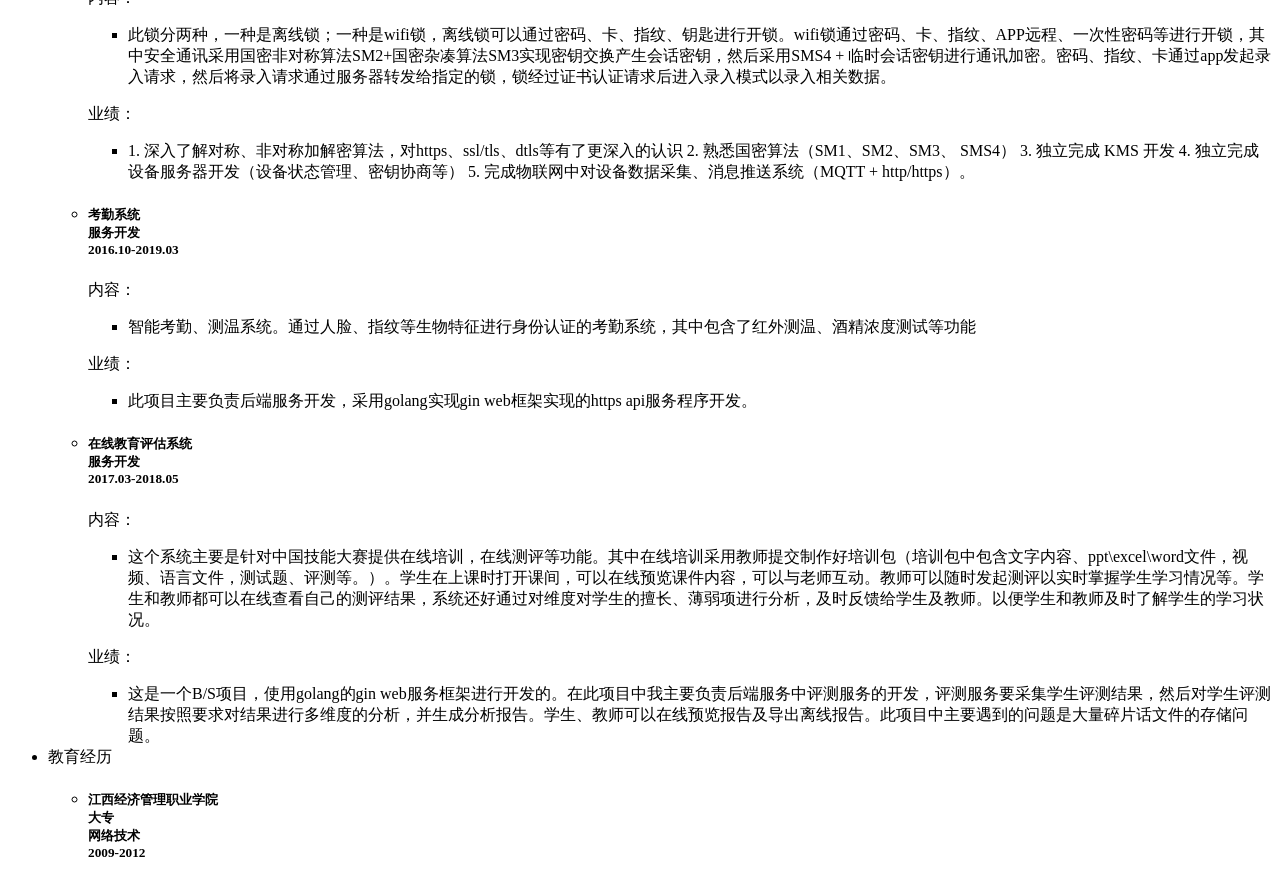
==== commit db986fc8: "-" ====
--- a/index.html
+++ b/index.html
@@ -1,809 +1,31 @@
-<!DOCTYPE HTML>
-<html>
+<html class="standard"><!--<![endif]--><head>
+    <meta charset="utf-8">
+    <meta http-equiv="X-UA-Compatible" content="IE=edge,chrome=1">
+    <meta name="viewport" content="width=device-width,initial-scale=1,maximum-scale=1,user-scalable=0">
+    <title>张礼林的简历</title>
+    <script src="https://static.zhipin.com/library/js/analytics/ka.zhipin.min.js"></script><script src="https://static.zhipin.com/library/js/analytics/ka.zhipin.min.js"></script><script>var staticPath="https://static.zhipin.com/zhipin-geek/chat/v31/"</script>
+    <link rel="stylesheet" href="https://static.zhipin.com/v2/web/geek/css/prop-mall.css">
+<link href="https://static.zhipin.com/zhipin-geek/chat/v31/static/css/vendor.748cb11b.css" rel="stylesheet" crossorigin="anonymous"><link href="https://static.zhipin.com/zhipin-geek/chat/v31/static/css/app.748cb11b.css" rel="stylesheet" crossorigin="anonymous"><link rel="stylesheet" type="text/css" href="https://static.zhipin.com/zhipin-geek/chat/v31/static/css/business~chat~resume~user-center.748cb11b.css"><script charset="utf-8" src="https://static.zhipin.com/zhipin-geek/chat/v31/static/js/business~chat~resume~user-center.748cb11b.js"></script><link rel="stylesheet" type="text/css" href="https://static.zhipin.com/zhipin-geek/chat/v31/static/css/guide~resume~user-center.748cb11b.css"><script charset="utf-8" src="https://static.zhipin.com/zhipin-geek/chat/v31/static/js/guide~resume~user-center.748cb11b.js"></script><link rel="stylesheet" type="text/css" href="https://static.zhipin.com/zhipin-geek/chat/v31/static/css/resume~user-center.748cb11b.css"><script charset="utf-8" src="https://static.zhipin.com/zhipin-geek/chat/v31/static/js/resume~user-center.748cb11b.js"></script><link rel="stylesheet" type="text/css" href="https://static.zhipin.com/zhipin-geek/chat/v31/static/css/resume.748cb11b.css"><script charset="utf-8" src="https://static.zhipin.com/zhipin-geek/chat/v31/static/js/resume.748cb11b.js"></script></head>
 
-<head>
-    <meta http-equiv="X-UA-Compatible" content="IE=10;IE=9;IE=8;IE=7;IE=EDGE">
-    <meta http-equiv="Cache-Control" content="no-siteapp" />
-    <link rel="alternate" media="handheld" href="#" />
-    <meta charset="utf-8">
-    <title>张礼林的简历</title>
-    <style>
-        * {
-            outline: none;
-        }
+<body><script src="https://retcode.alicdn.com/retcode/bl.js" crossorigin=""></script><script src="https://retcode.alicdn.com/retcode/bl.js" crossorigin=""></script>
+    <script>!function(c,b,d,a){with(c[a]||(c[a]={}),c[a].config={pid:"h9614n96f5@7f36ca53ae12344",appType:"web",imgUrl:"https://arms-retcode.aliyuncs.com/r.png?",disableHook:!0,enableSPA:!0},b)with(body)with(insertBefore(createElement("script"),firstChild))setAttribute("crossorigin","",src=d)}(window,document,"https://retcode.alicdn.com/retcode/bl.js","__bl")</script>
+    <div id="wrap" class=""><!----><!----><div data-v-b54267da="" class="switch-templates-wrapper"><div data-v-b54267da="" class="select-templates-box" style="display: none;"><div data-v-b54267da="" class="slide-box"><div data-v-b54267da="" class="slide-box-wrapper"><ul data-v-b54267da="" class="list-box" style="left: 0px;"><li data-v-b54267da="" class="item vip"><div data-v-b54267da="" class="img-box"><img data-v-b54267da="" src="https://static.zhipin.com/zhipin-geek/chat/v31/static/images/icon-vip.7de1c3c2.png" class="icon-vip"><img data-v-b54267da="" src="https://z.zhipin.com/H5/images/resume/cv_template_vip__3.png" class="img"><div data-v-b54267da="" class="btn-use">使用该模板</div><div data-v-b54267da="" class="icon-selected"><i data-v-b54267da="" class="ui-icon-check"></i></div></div><h5 data-v-b54267da="">BOSS直聘蓝</h5></li><li data-v-b54267da="" class="item vip"><div data-v-b54267da="" class="img-box"><img data-v-b54267da="" src="https://static.zhipin.com/zhipin-geek/chat/v31/static/images/icon-vip.7de1c3c2.png" class="icon-vip"><img data-v-b54267da="" src="https://z.zhipin.com/H5/images/resume/cv_template_vip1@2x.png" class="img"><div data-v-b54267da="" class="btn-use">使用该模板</div><div data-v-b54267da="" class="icon-selected"><i data-v-b54267da="" class="ui-icon-check"></i></div></div><h5 data-v-b54267da="">尊贵精英版</h5></li><li data-v-b54267da="" class="item vip"><div data-v-b54267da="" class="img-box"><img data-v-b54267da="" src="https://static.zhipin.com/zhipin-geek/chat/v31/static/images/icon-vip.7de1c3c2.png" class="icon-vip"><img data-v-b54267da="" src="https://z.zhipin.com/H5/images/resume/cv_template_vip2@2x.png" class="img"><div data-v-b54267da="" class="btn-use">使用该模板</div><div data-v-b54267da="" class="icon-selected"><i data-v-b54267da="" class="ui-icon-check"></i></div></div><h5 data-v-b54267da="">简约清新版</h5></li><li data-v-b54267da="" class="item selected"><div data-v-b54267da="" class="img-box"><!----><img data-v-b54267da="" src="https://z.zhipin.com/H5/images/resume/cv_template_boss2.png" class="img"><div data-v-b54267da="" class="btn-use">使用该模板</div><div data-v-b54267da="" class="icon-selected"><i data-v-b54267da="" class="ui-icon-check"></i></div></div><h5 data-v-b54267da="">商务简约模板</h5></li><li data-v-b54267da="" class="item"><div data-v-b54267da="" class="img-box"><!----><img data-v-b54267da="" src="https://z.zhipin.com/H5/images/resume/cv_template_boss@2x.png" class="img"><div data-v-b54267da="" class="btn-use">使用该模板</div><div data-v-b54267da="" class="icon-selected"><i data-v-b54267da="" class="ui-icon-check"></i></div></div><h5 data-v-b54267da="">Boss直聘推荐模板</h5></li><li data-v-b54267da="" class="item"><div data-v-b54267da="" class="img-box"><!----><img data-v-b54267da="" src="https://z.zhipin.com/H5/images/resume/cv_template_student@2x.png" class="img"><div data-v-b54267da="" class="btn-use">使用该模板</div><div data-v-b54267da="" class="icon-selected"><i data-v-b54267da="" class="ui-icon-check"></i></div></div><h5 data-v-b54267da="">学生求职模板</h5></li><li data-v-b54267da="" class="item"><div data-v-b54267da="" class="img-box"><!----><img data-v-b54267da="" src="https://z.zhipin.com/H5/images/resume/cv_template_business@2x.png" class="img"><div data-v-b54267da="" class="btn-use">使用该模板</div><div data-v-b54267da="" class="icon-selected"><i data-v-b54267da="" class="ui-icon-check"></i></div></div><h5 data-v-b54267da="">商务通用模板</h5></li><li data-v-b54267da="" class="item"><div data-v-b54267da="" class="img-box"><!----><img data-v-b54267da="" src="https://z.zhipin.com/H5/images/resume/cv_template_pm@2x.png" class="img"><div data-v-b54267da="" class="btn-use">使用该模板</div><div data-v-b54267da="" class="icon-selected"><i data-v-b54267da="" class="ui-icon-check"></i></div></div><h5 data-v-b54267da="">产品/运营模板</h5></li><li data-v-b54267da="" class="item"><div data-v-b54267da="" class="img-box"><!----><img data-v-b54267da="" src="https://z.zhipin.com/H5/images/resume/cv_template_coder@2x.png" class="img"><div data-v-b54267da="" class="btn-use">使用该模板</div><div data-v-b54267da="" class="icon-selected"><i data-v-b54267da="" class="ui-icon-check"></i></div></div><h5 data-v-b54267da="">程序员技术模板</h5></li><li data-v-b54267da="" class="item"><div data-v-b54267da="" class="img-box"><!----><img data-v-b54267da="" src="https://z.zhipin.com/H5/images/resume/cv_template_hr@2x.png" class="img"><div data-v-b54267da="" class="btn-use">使用该模板</div><div data-v-b54267da="" class="icon-selected"><i data-v-b54267da="" class="ui-icon-check"></i></div></div><h5 data-v-b54267da="">人事/行政/财务模板</h5></li></ul></div><a data-v-b54267da="" href="javascript:void(0);" class="go-left" style="display: none;"><img data-v-b54267da="" src="https://static.zhipin.com/zhipin-geek/chat/v31/static/images/icon-arrow-left.6e3f0a12.png"></a><a data-v-b54267da="" href="javascript:void(0);" class="go-right"><img data-v-b54267da="" src="https://static.zhipin.com/zhipin-geek/chat/v31/static/images/icon-arrow-right.1868281a.png"></a></div></div><div data-v-b54267da="" class="preview-box"><div data-v-b54267da="" class="preview-wrapper"><div data-v-7cdaf00c="" class="template-container"><div data-v-7cdaf00c="" class="flex-box"><div data-v-7cdaf00c="" class="resume-left"><img data-v-7cdaf00c="" src="https://img.bosszhipin.com/beijin/upload/avatar/20210802/690d93cdfa64952c68dfb05af0d656e1cfa26a30d07a6ee14577fe8750c39e1b_s.jpg" class="avatar"><h6 data-v-7cdaf00c="" class="name">张礼林</h6><p data-v-7cdaf00c="" class="detail-info"> 男 |  生日：1990-07  | 杭州 </p><h6 data-v-7cdaf00c="">联系方式</h6><p data-v-7cdaf00c="" class="detail-info"> 电话：18600849272<br data-v-7cdaf00c=""> 微信：18600849272<br data-v-7cdaf00c=""> 邮箱：756117285@qq.com </p><h6 data-v-7cdaf00c="">求职信息</h6><p data-v-7cdaf00c="" class="detail-info"> 求职状态：在职-考虑机会<br data-v-7cdaf00c=""> 工作时长：10年经验<br data-v-7cdaf00c=""> 求职意向：C++<br data-v-7cdaf00c=""> 期望薪资：25-30K </p><!----></div><div data-v-7cdaf00c="" class="resume-right"><ul data-v-7cdaf00c=""><li data-v-7cdaf00c="" class="item-box certificate-box"><div data-v-7cdaf00c="" class="large-title"><span data-v-7cdaf00c="" class="title-point"></span><span data-v-7cdaf00c="">个人优势</span><span data-v-7cdaf00c="" class="title-line"></span></div><ul data-v-7cdaf00c="" class="content-box"><li data-v-7cdaf00c="" class="item"> 5年服务器开发经验，主要使用语言 c/c++、golang、python </li></ul></li><li data-v-7cdaf00c="" class="item-box job-box"><div data-v-7cdaf00c="" class="large-title"><span data-v-7cdaf00c="">工作经历</span><span data-v-7cdaf00c="" class="title-line"></span></div><div data-v-7cdaf00c="" class="content-box"><ul data-v-7cdaf00c=""><li data-v-7cdaf00c="" class="job-item"><div data-v-7cdaf00c="" class="little-title"><h5 data-v-7cdaf00c="" class="company-job"><div data-v-7cdaf00c="" class="item">深圳本贸科技股份有限公司</div><div data-v-7cdaf00c="" class="item">后端开发</div><div data-v-7cdaf00c="" class="item date-range"> 2020.07-至今 </div></h5></div><div data-v-7cdaf00c="" class="job-desc"><p data-v-7cdaf00c="" class="label">内容</p><ul data-v-7cdaf00c="" class="project-list"><li data-v-7cdaf00c="" class="project-item"> SE 评估板，负责加解密算法评估、测试、实现。国密算法（SM2，SM3，SMS4）的评估、实现。国密密码卡和VPN的评估、实现。 </li></ul><!----><ul data-v-7cdaf00c="" class="project-list"><li data-v-7cdaf00c="" class="project-item">  </li></ul></div></li><li data-v-7cdaf00c="" class="job-item"><div data-v-7cdaf00c="" class="little-title"><h5 data-v-7cdaf00c="" class="company-job"><div data-v-7cdaf00c="" class="item">北京历途科技有限公司</div><div data-v-7cdaf00c="" class="item">后端开发</div><div data-v-7cdaf00c="" class="item date-range"> 2016.10-2020.07 </div></h5></div><div data-v-7cdaf00c="" class="job-desc"><p data-v-7cdaf00c="" class="label">内容</p><ul data-v-7cdaf00c="" class="project-list"><li data-v-7cdaf00c="" class="project-item"> 1. 高层建筑外表面清洗机器人，外墙材质检测（c++）
+2. 高层建筑外表面清洗机器人，负责后端服务开发。（golang）
+3. 智能考勤、测温系统（通过人脸、指纹等生物特征进行身份认证的考勤系统，包含了红外测温、酒精浓度测试等功能），负责后端服务开发。（golang） </li></ul><!----><ul data-v-7cdaf00c="" class="project-list"><li data-v-7cdaf00c="" class="project-item">  </li></ul></div></li><li data-v-7cdaf00c="" class="job-item"><div data-v-7cdaf00c="" class="little-title"><h5 data-v-7cdaf00c="" class="company-job"><div data-v-7cdaf00c="" class="item">北京峰盛博远科技有限公司</div><div data-v-7cdaf00c="" class="item">后端开发</div><div data-v-7cdaf00c="" class="item date-range"> 2014.03-2016.10 </div></h5></div><div data-v-7cdaf00c="" class="job-desc"><p data-v-7cdaf00c="" class="label">内容</p><ul data-v-7cdaf00c="" class="project-list"><li data-v-7cdaf00c="" class="project-item"> 集中管控系统（信息集中存储，用户在强身份认证下依据自身授权使用信息，终端不存密，个人不留密，安全事件可追溯。全面防护，标准化主机管控，强化内网主机环境安全。），负责文档管控台设计与开发。（c/c++） </li></ul><!----><ul data-v-7cdaf00c="" class="project-list"><li data-v-7cdaf00c="" class="project-item">  </li></ul></div></li><li data-v-7cdaf00c="" class="job-item"><div data-v-7cdaf00c="" class="little-title"><h5 data-v-7cdaf00c="" class="company-job"><div data-v-7cdaf00c="" class="item">杭州正杰信息技术有限公司</div><div data-v-7cdaf00c="" class="item">C++</div><div data-v-7cdaf00c="" class="item date-range"> 2011.12-2014.03 </div></h5></div><div data-v-7cdaf00c="" class="job-desc"><p data-v-7cdaf00c="" class="label">内容</p><ul data-v-7cdaf00c="" class="project-list"><li data-v-7cdaf00c="" class="project-item"> 1. U盘分区加密系统（用于保障U盘信息安全，避免U盘机密信息外流），负责前端开发。（c/c++）
+2. 终端安全助手（包含健康评估、网络保护、系统维护、保密自查等安全服务；提供一键修复功能，解决系统存在的安全隐患，如：打补丁、弱口令扫描），负责前端开发。（c/c++） </li></ul><!----><ul data-v-7cdaf00c="" class="project-list"><li data-v-7cdaf00c="" class="project-item">  </li></ul></div></li></ul></div></li><!----><li data-v-7cdaf00c="" class="item-box job-box"><div data-v-7cdaf00c="" class="large-title"><span data-v-7cdaf00c="" class="title-point"></span><span data-v-7cdaf00c="">项目经历</span><span data-v-7cdaf00c="" class="title-line"></span></div><div data-v-7cdaf00c="" class="content-box"><ul data-v-7cdaf00c=""><li data-v-7cdaf00c="" class="job-item"><div data-v-7cdaf00c="" class="little-title"><h5 data-v-7cdaf00c="" class="company-job"><div data-v-7cdaf00c="" class="item">比特币矿机项目</div><div data-v-7cdaf00c="" class="item">软件工程师</div><div data-v-7cdaf00c="" class="item date-range"> 2020.05-2021.05 </div></h5></div><div data-v-7cdaf00c="" class="job-desc"><p data-v-7cdaf00c="" class="label">内容：</p><ul data-v-7cdaf00c="" class="project-list"><li data-v-7cdaf00c="" class="project-item"> 主要是研究如何提高比特币出块效率。以及矿机、矿卡、矿工程序的交互方式。研究多芯片、多核直接挖矿任务的分配，及任务提交等。 </li></ul><p data-v-7cdaf00c="" class="label">业绩：</p><ul data-v-7cdaf00c="" class="project-list"><li data-v-7cdaf00c="" class="project-item"> 1. 对比特币工作量证明算法（POW）有深入理解。
+2. 了解矿机的工作机制，以及矿厂里多矿机、矿卡、挖矿程序之间的交互方式等。
+3. 对hash算法有更加一步的了解。
+4. 了解比特币挖矿完成流程。 </li></ul></div></li><li data-v-7cdaf00c="" class="job-item"><div data-v-7cdaf00c="" class="little-title"><h5 data-v-7cdaf00c="" class="company-job"><div data-v-7cdaf00c="" class="item">智能锁项目</div><div data-v-7cdaf00c="" class="item">后端研发</div><div data-v-7cdaf00c="" class="item date-range"> 2017.05-2019.03 </div></h5></div><div data-v-7cdaf00c="" class="job-desc"><p data-v-7cdaf00c="" class="label">内容：</p><ul data-v-7cdaf00c="" class="project-list"><li data-v-7cdaf00c="" class="project-item"> 此锁分两种，一种是离线锁；一种是wifi锁，离线锁可以通过密码、卡、指纹、钥匙进行开锁。wifi锁通过密码、卡、指纹、APP远程、一次性密码等进行开锁，其中安全通讯采用国密非对称算法SM2+国密杂凑算法SM3实现密钥交换产生会话密钥，然后采用SMS4 + 临时会话密钥进行通讯加密。密码、指纹、卡通过app发起录入请求，然后将录入请求通过服务器转发给指定的锁，锁经过证书认证请求后进入录入模式以录入相关数据。 </li></ul><p data-v-7cdaf00c="" class="label">业绩：</p><ul data-v-7cdaf00c="" class="project-list"><li data-v-7cdaf00c="" class="project-item"> 1. 深入了解对称、非对称加解密算法，对https、ssl/tls、dtls等有了更深入的认识
+2. 熟悉国密算法（SM1、SM2、SM3、 SMS4）
+3. 独立完成 KMS 开发
+4. 独立完成设备服务器开发（设备状态管理、密钥协商等）
+5. 完成物联网中对设备数据采集、消息推送系统（MQTT + http/https）。 </li></ul></div></li><li data-v-7cdaf00c="" class="job-item"><div data-v-7cdaf00c="" class="little-title"><h5 data-v-7cdaf00c="" class="company-job"><div data-v-7cdaf00c="" class="item">考勤系统</div><div data-v-7cdaf00c="" class="item">服务开发</div><div data-v-7cdaf00c="" class="item date-range"> 2016.10-2019.03 </div></h5></div><div data-v-7cdaf00c="" class="job-desc"><p data-v-7cdaf00c="" class="label">内容：</p><ul data-v-7cdaf00c="" class="project-list"><li data-v-7cdaf00c="" class="project-item"> 智能考勤、测温系统。通过人脸、指纹等生物特征进行身份认证的考勤系统，其中包含了红外测温、酒精浓度测试等功能 </li></ul><p data-v-7cdaf00c="" class="label">业绩：</p><ul data-v-7cdaf00c="" class="project-list"><li data-v-7cdaf00c="" class="project-item"> 此项目主要负责后端服务开发，采用golang实现gin web框架实现的https api服务程序开发。 </li></ul></div></li><li data-v-7cdaf00c="" class="job-item"><div data-v-7cdaf00c="" class="little-title"><h5 data-v-7cdaf00c="" class="company-job"><div data-v-7cdaf00c="" class="item">在线教育评估系统</div><div data-v-7cdaf00c="" class="item">服务开发</div><div data-v-7cdaf00c="" class="item date-range"> 2017.03-2018.05 </div></h5></div><div data-v-7cdaf00c="" class="job-desc"><p data-v-7cdaf00c="" class="label">内容：</p><ul data-v-7cdaf00c="" class="project-list"><li data-v-7cdaf00c="" class="project-item"> 这个系统主要是针对中国技能大赛提供在线培训，在线测评等功能。其中在线培训采用教师提交制作好培训包（培训包中包含文字内容、ppt\excel\word文件，视频、语言文件，测试题、评测等。）。学生在上课时打开课间，可以在线预览课件内容，可以与老师互动。教师可以随时发起测评以实时掌握学生学习情况等。学生和教师都可以在线查看自己的测评结果，系统还好通过对维度对学生的擅长、薄弱项进行分析，及时反馈给学生及教师。以便学生和教师及时了解学生的学习状况。 </li></ul><p data-v-7cdaf00c="" class="label">业绩：</p><ul data-v-7cdaf00c="" class="project-list"><li data-v-7cdaf00c="" class="project-item"> 这是一个B/S项目，使用golang的gin web服务框架进行开发的。在此项目中我主要负责后端服务中评测服务的开发，评测服务要采集学生评测结果，然后对学生评测结果按照要求对结果进行多维度的分析，并生成分析报告。学生、教师可以在线预览报告及导出离线报告。此项目中主要遇到的问题是大量碎片话文件的存储问题。 </li></ul></div></li></ul></div></li><li data-v-7cdaf00c="" class="item-box edu-box"><div data-v-7cdaf00c="" class="large-title"><span data-v-7cdaf00c="">教育经历</span><span data-v-7cdaf00c="" class="title-line"></span></div><ul data-v-7cdaf00c="" class="content-box"><li data-v-7cdaf00c="" class="item"><div data-v-7cdaf00c="" class="little-title"><h5 data-v-7cdaf00c="" class="company-job"><div data-v-7cdaf00c="" class="item">江西经济管理职业学院</div><div data-v-7cdaf00c="" class="item">大专</div><div data-v-7cdaf00c="" class="item">网络技术</div><div data-v-7cdaf00c="" class="item date-range">2009-2012</div></h5></div><div data-v-7cdaf00c="" class="edu-duty"></div></li></ul></li><!----><!----></ul></div></div></div></div></div><!----><!----><!----></div><!----><div id="siderbar" style="display: none;"><div class="sider-index"><ul class="siderbar-top"><li data-value="interest"><a href="javascript:;" ka="side_interest"><i class="icon-sider-interest"></i>感兴趣</a></li><li data-value="contact"><a href="javascript:;" ka="side_chat"><i class="icon-sider-chat"></i>沟通过</a></li><li data-value="deliver"><a href="javascript:;" ka="side_deliver"><i class="icon-sider-resume"></i>已投递</a></li><li data-value="interview"><a href="javascript:;" ka="side_interview"><i class="icon-sider-interview"></i>面试</a></li></ul><ul class="siderbar-bottom"><li><a href="javascript:;" title="返回顶部" class="siderbar-back-top"></a></li><li><a href="javascript:;" class="siderbar-service">客服</a></li><li><a href="javascript:;" class="siderbar-feedback">反馈</a></li><li><a href="javascript:;" class="siderbar-wechat">微信 <div class="qrcode-layer "><i></i><img src="https://static.zhipin.com/v2/web/geek/images/wechat-qrcode.jpg" alt="">关注BOSS直聘微信服务号</div></a></li><li><a href="javascript:;" class="siderbar-app">APP <div class="qrcode-layer"><i></i><img src="/wapi/zpgeek/qrcode/generate.json?content=https%3A%2F%2Fwww.zhipin.com%2Fd%2Fv2%2F%3Ftype%3Dqr%26pkn%3Dmain-m%26sid%3Dmoren_14&amp;w=200&amp;h=200" alt="">下载BOSS直聘APP</div></a></li></ul></div></div><div style="display: none;"><svg><symbol id="icon-svg-delete" viewBox="0 0 1024 1024"><path d="M384 320H160a32 32 0 0 1 0-64h160v-64a64 64 0 0 1 64-64h256a64 64 0 0 1 64 64v64h160a32 32 0 1 1 0 64H640v-96a32 32 0 0 0-32-32H416a32 32 0 0 0-32 32v96z m-192 64v384a64 64 0 0 0 64 64h512a64 64 0 0 0 64-64V384h64v384a128 128 0 0 1-128 128H256a128 128 0 0 1-128-128V384h64z m224 0a32 32 0 0 1 32 32v320a32 32 0 1 1-64 0V416a32 32 0 0 1 32-32z m192 0a32 32 0 0 1 32 32v320a32 32 0 1 1-64 0V416a32 32 0 0 1 32-32z" p-id="10911"></path></symbol><symbol id="icon-svg-resume" viewBox="0 0 1024 1024"><path d="M265.481481 568.888889h530.962963v37.925926H265.481481v-37.925926z m0 113.777778h530.962963v37.925926H265.481481v-37.925926zM796.444444 338.792296V379.259259h-87.002074C631.808 379.259259 568.888889 315.885037 568.888889 237.681778V75.851852h40.163555v161.829926a100.769185 100.769185 0 0 0 100.389926 101.110518H796.444444z" p-id="14319"></path><path d="M868.086519 288.426667l-178.858667-171.045926H278.110815c-46.535111 0-84.271407 37.167407-84.271408 83.057778v623.122962c0 45.89037 37.736296 83.057778 84.271408 83.057778h505.704296c46.535111 0 84.271407-37.167407 84.271408-83.057778V288.388741zM278.110815 75.851852h428.183704L910.222222 270.866963v552.656593C910.222222 892.397037 853.636741 948.148148 783.815111 948.148148H278.110815C208.327111 948.148148 151.703704 892.359111 151.703704 823.523556V200.476444C151.703704 131.602963 208.289185 75.851852 278.110815 75.851852z" p-id="14320"></path></symbol><symbol id="icon-svg-add" viewBox="0 0 1024 1024"><path d="M157.538462 78.769231a78.769231 78.769231 0 0 0-78.769231 78.769231v708.923076a78.769231 78.769231 0 0 0 78.769231 78.769231h708.923076a78.769231 78.769231 0 0 0 78.769231-78.769231V157.538462a78.769231 78.769231 0 0 0-78.769231-78.769231H157.538462z m0-78.769231h708.923076a157.538462 157.538462 0 0 1 157.538462 157.538462v708.923076a157.538462 157.538462 0 0 1-157.538462 157.538462H157.538462a157.538462 157.538462 0 0 1-157.538462-157.538462V157.538462a157.538462 157.538462 0 0 1 157.538462-157.538462z" p-id="5726"></path><path d="M472.615385 472.615385V275.692308a39.384615 39.384615 0 0 1 78.76923 0V472.615385h196.923077a39.384615 39.384615 0 0 1 0 78.76923H551.384615v196.923077a39.384615 39.384615 0 0 1-78.76923 0V551.384615H275.692308a39.384615 39.384615 0 0 1 0-78.76923H472.615385z" p-id="5727"></path></symbol><symbol id="icon-svg-edit" viewBox="0 0 1024 1024"><path d="M676.544 155.456a27.456 27.456 0 0 1-27.392 27.392H234.048a51.2 51.2 0 0 0-51.2 51.2v555.904a51.2 51.2 0 0 0 51.2 51.2h555.904a51.2 51.2 0 0 0 51.2-51.2V374.848a27.456 27.456 0 0 1 54.848 0V793.6a102.4 102.4 0 0 1-102.4 102.4H230.4A102.4 102.4 0 0 1 128 793.6V230.4A102.4 102.4 0 0 1 230.4 128h418.752c15.168 0 27.392 12.288 27.392 27.456z m209.728-17.792a32.896 32.896 0 0 1 0 46.528l-478.336 477.44a32.96 32.96 0 0 1-46.592-46.528l478.336-477.44c12.864-12.8 33.728-12.8 46.592 0z" p-id="5971"></path></symbol><symbol id="icon_women" viewBox="0 0 1024 1024"><path d="M38.39999999999998 512a473.6 473.6 0 1 0 947.2 0 473.6 473.6 0 1 0-947.2 0z" fill="#FF4A55"></path><path d="M421.504 647.744l45.248 45.248a32 32 0 0 1-45.248 45.312l-45.248-45.312-45.248 45.312a32 32 0 0 1-45.312-45.312l45.312-45.248-45.312-45.248a32 32 0 0 1 45.312-45.248l45.248 45.248 47.104-47.104a192 192 0 1 1 45.248 45.248l-47.104 47.104zM670.4 353.6a128 128 0 1 0-181.056 181.056A128 128 0 0 0 670.4 353.6z" fill="#FFF"></path></symbol><symbol id="icon_indeterminacy" viewBox="0 0 1024 1024"><path d="M38.39999999999998 512a473.6 473.6 0 1 0 947.2 0 473.6 473.6 0 1 0-947.2 0z" fill="#37C2BC"></path><path d="M352 544h320a32 32 0 0 0 0-64H352a32 32 0 0 0 0 64z" fill="#FFF"></path></symbol><symbol id="icon_man" viewBox="0 0 1024 1024"><path d="M64 512a448 448 0 1 0 896 0 448 448 0 1 0-896 0z" fill="#4BA1F1"></path><path d="M638.4 340.352h-69.248a32 32 0 0 1 0-64h178.496v179.712a32 32 0 1 1-64 0v-70.4l-83.008 82.88a192 192 0 1 1-45.248-45.248l83.008-83.008zM353.6 670.4a128 128 0 1 0 181.056-181.056A128 128 0 0 0 353.6 670.4z" fill="#FFF"></path></symbol><symbol id="icon-move-up" viewBox="0 0 1024 1024"><path d="M128 1006.336h768a42.666667 42.666667 0 0 0 0-85.333333h-768a42.666667 42.666667 0 0 0 0 85.333333z m640-597.333333h129.450667a17.066667 17.066667 0 0 0 12.117333-29.184L542.208 12.458667a42.666667 42.666667 0 0 0-60.416 0L114.432 379.818667a17.066667 17.066667 0 0 0 12.117333 29.184H256v384a42.666667 42.666667 0 0 0 42.666667 42.666666h426.666666a42.666667 42.666667 0 0 0 42.666667-42.666666v-384z m-85.333333-85.333334v426.666667H341.333333v-426.666667h-50.005333L512 102.997333l220.672 220.672H682.666667z" p-id="5639"></path></symbol><symbol id="icon-move-down" viewBox="0 0 1024 1024"><path d="M128 0h768a42.666667 42.666667 0 1 1 0 85.333333h-768a42.666667 42.666667 0 1 1 0-85.333333zM768 597.333333h129.450667a17.066667 17.066667 0 0 1 12.117333 29.098667l-367.36 367.36a42.666667 42.666667 0 0 1-60.416 0L114.432 626.432A17.066667 17.066667 0 0 1 126.549333 597.333333H256V213.333333a42.666667 42.666667 0 0 1 42.666667-42.666666h426.666666a42.666667 42.666667 0 0 1 42.666667 42.666666V597.333333zM682.666667 682.666667V256H341.333333v426.666667h-50.005333L512 903.338667 732.672 682.666667H682.666667z" p-id="10239"></path></symbol><symbol id="icon-company"><path d="M1,10 L1,1 C1,0.44771525 1.44771525,0 2,0 L7,0 C7.55228475,0 8,0.44771525 8,1 L8,2 L11,2 C11.5522847,2 12,2.44771525 12,3 L12,10 L12.5,10 C12.7761424,10 13,10.2238576 13,10.5 C13,10.7761424 12.7761424,11 12.5,11 L0.5,11 C0.223857625,11 0,10.7761424 0,10.5 C0,10.2238576 0.223857625,10 0.5,10 L1,10 Z M8,10 L11,10 L11,3 L8,3 L8,10 Z M2,10 L7,10 L7,2 L7,1 L2,1 L2,10 Z M3.5,2 L5.5,2 C5.77614237,2 6,2.22385763 6,2.5 C6,2.77614237 5.77614237,3 5.5,3 L3.5,3 C3.22385763,3 3,2.77614237 3,2.5 C3,2.22385763 3.22385763,2 3.5,2 Z"></path></symbol><symbol id="icon-job"><g transform="translate(-591.000000, -580.000000)"><g transform="translate(591.000000, 503.000000)"><path d="M2.82425,79.4919231 L2.82425,78.76 C2.82425,78.0401506 3.43457988,77.4611538 4.18188331,77.4611538 L8.67728336,77.4611538 C9.42458678,77.4611538 10.0349167,78.0401506 10.0349167,78.76 L10.0349167,79.4919231 L11.0066667,79.4919231 C11.8466918,79.4919231 12.5276667,80.1567802 12.5276667,80.9769231 L12.5276667,86.3923077 C12.5276667,87.2124505 11.8466918,87.8773077 11.0066667,87.8773077 L1.99333333,87.8773077 C1.15330823,87.8773077 0.472333333,87.2124505 0.472333333,86.3923077 L0.472333333,80.9769231 C0.472333333,80.1567802 1.15330823,79.4919231 1.99333333,79.4919231 L2.82425,79.4919231 Z M3.61291667,79.4919231 L9.24625,79.4919231 L9.24625,78.76 C9.24625,78.4704427 8.9940117,78.2311538 8.67728336,78.2311538 L4.18188331,78.2311538 C3.86515496,78.2311538 3.61291667,78.4704427 3.61291667,78.76 L3.61291667,79.4919231 Z M1.99333333,80.2619231 C1.5888768,80.2619231 1.261,80.5820395 1.261,80.9769231 L1.261,86.3923077 C1.261,86.7871913 1.5888768,87.1073077 1.99333333,87.1073077 L11.0066667,87.1073077 C11.4111232,87.1073077 11.739,86.7871913 11.739,86.3923077 L11.739,80.9769231 C11.739,80.5820395 11.4111232,80.2619231 11.0066667,80.2619231 L1.99333333,80.2619231 Z M5.02125,83.4506596 C4.80346571,83.4506596 4.62691667,83.2469491 4.62691667,82.9956596 C4.62691667,82.74437 4.80346571,82.5406596 5.02125,82.5406596 L7.83791667,82.5406596 C8.05570095,82.5406596 8.23225,82.74437 8.23225,82.9956596 C8.23225,83.2469491 8.05570095,83.4506596 7.83791667,83.4506596 L5.02125,83.4506596 Z"></path></g></g></symbol></svg></div></div>
+    <input type="hidden" id="page_key_name" value="cpc_resume_template">
+    <script src="https://static.zhipin.com/library/js/lib/jquery-1.12.2.min.js" crossorigin="anonymous"></script>
+    <script src="https://static.zhipin.com/library/js/lib/mqtt.js" crossorigin="anonymous"></script>
+    <script src="https://static.zhipin.com/v2/web/geek/js/propMall.js" crossorigin="anonymous"></script>
+    <script>function get_share_datas_from_html_inapp(){var e="shdefault",t=getQueryString("shid"),n=getQueryString("sid");t?e=t:n&&(e=n);var r="pkdefault",a="ppdefault",u=document.getElementById("page_key_name");if(u){var i=u.value;if(i){var l=i.split("|");1==l.length?r=l[0]:2<=l.length&&(r=l[0],a=l[1])}}var g=new Array;return g.shid=e,g.pk=r,g.pp=a,g}function getQueryString(e){var t=new RegExp("(^|&)"+e+"=([^&]*)(&|$)"),n=window.location.search.substr(1).match(t);return null!=n?unescape(n[2]):null}</script>
+    <script>var _T=_T||[];!function(){var t=document.createElement("script");t.src="https://static.zhipin.com/library/js/analytics/ka.zhipin.min.js";var e=document.getElementsByTagName("script")[0];e.parentNode.insertBefore(t,e)}()</script>
+<script src="https://static.zhipin.com/zhipin-geek/chat/v31/static/js/vendor.748cb11b.js" crossorigin="anonymous"></script><script src="https://static.zhipin.com/zhipin-geek/chat/v31/static/js/app.748cb11b.js" crossorigin="anonymous"></script><iframe name="zhipinFrame" style="display: none;"></iframe><iframe name="zhipinFrame" style="display: none;"></iframe>
 
-        body {
-            margin: 0;
-            padding: 0;
-            font-size: 14px;
-            font-family: "Hiragino Sans GB", "Microsoft Yahei", "SimSun", Arial, "Helvetica Neue", Helvetica;
-            color: #333;
-            word-wrap: break-word;
-            -webkit-font-smoothing: antialiased;
-            -moz-osx-font-smoothing: grayscale;
-        }
-
-        article,
-        aside,
-        details,
-        figcaption,
-        figure,
-        footer,
-        header,
-        hgroup,
-        main,
-        menu,
-        nav,
-        section,
-        summary {
-            display: block;
-        }
-
-        progress {
-            display: inline-block;
-            vertical-align: baseline;
-        }
-
-        a {
-            color: #555;
-            background-color: transparent;
-            text-decoration: none;
-        }
-
-        a:hover {
-            color: #00b38a;
-        }
-
-        h1,
-        h2,
-        h3,
-        h4,
-        h5,
-        h6 {
-            margin: 10px 0;
-            font-weight: normal;
-        }
-
-        p {
-            margin: 0;
-        }
-
-        p+p {
-            margin-top: 10px;
-        }
-
-        img {
-            border: 0;
-            vertical-align: top;
-            display: inline-block;
-        }
-
-        button,
-        input,
-        optgroup,
-        select,
-        textarea {
-            margin: 0;
-            padding: 0;
-            border: 1px solid #ededed;
-            border-radius: 0;
-            font-family: "Hiragino Sans GB", "Microsoft Yahei", "SimSun", Arial, "Helvetica Neue", Helvetica;
-        }
-
-        textarea {
-            overflow: auto;
-        }
-
-        label,
-        select,
-        button,
-        input[type="button"],
-        input[type="reset"],
-        input[type="submit"],
-        input[type="radio"],
-        input[type="checkbox"],
-        input[type="file"] {
-            cursor: pointer;
-        }
-
-        input[type=text],
-        input[type=password],
-        textarea {
-            font-family: "Microsoft Yahei", "SimSun", Arial, "Helvetica Neue", Helvetica;
-        }
-
-        table {
-            border-collapse: collapse;
-            border-spacing: 0;
-        }
-
-        th,
-        td {
-            padding: 0;
-        }
-
-        strong {
-            font-weight: normal;
-        }
-
-        em,
-        i {
-            font-style: normal;
-        }
-
-        dl,
-        dt,
-        dd {
-            margin: 0;
-        }
-
-        ::selection {
-            color: #fff;
-            background-color: #00b38a;
-        }
-
-        ::-moz-selection {
-            color: #fff;
-            background-color: #00b38a;
-        }
-
-        ul,
-        ol {
-            margin: 0;
-            padding: 0;
-            list-style: none;
-        }
-
-        #container {
-            width: 720px;
-            margin: 50px auto 54px auto;
-            border: 1px solid #e3ebe9;
-            border-radius: 5px;
-        }
-
-        .mr-template {
-            padding: 50px 50px 10px;
-        }
-
-        .mr-template .mr-template_title {
-            display: flex;
-            justify-content: space-between;
-            margin-bottom: 30px;
-        }
-
-        .mr-template .mr-template_title span {
-            font-size: 18px;
-            color: #333333;
-            font-weight: 600;
-            position: relative;
-            margin-left: 10px;
-        }
-
-        .mr-template .mr-template_title span:before {
-            content: '';
-            display: block;
-            border-left: 3px solid #00B38A;
-            height: 16px;
-            width: 3px;
-            position: absolute;
-            left: -7px;
-            top: 50%;
-            transform: translateY(-50%);
-        }
-
-        .mr-template .mr_md_del {
-            display: none;
-        }
-
-        /***** 基本信息 ****/
-
-        .basic {
-            padding: 50px;
-            background: #FAFAFA;
-            border-radius: 5px 5px 0 0;
-            border-bottom: 1px solid #E3EBE9;
-            display: flex;
-        }
-
-        .basic .basic-photo {
-            height: 88px;
-            width: 88px;
-            display: inline-block;
-            position: relative;
-        }
-
-        .basic .basic-photo img {
-            height: 88px;
-            width: 88px;
-            position: absolute;
-            top: 0;
-            border-radius: 50%;
-        }
-
-        .basic .basic-photo .basic-photo_shadow {
-            display: none;
-        }
-
-        .basic .basic-photo:hover .basic-photo_shadow {
-            display: block;
-        }
-
-        .basic .basic-info {
-            position: relative;
-            width: 100%;
-            margin-left: 20px;
-            flex: 1;
-        }
-
-        .basic .basic-info .edit-btn {
-            position: absolute;
-            right: 0;
-            top: 4px;
-        }
-
-        .basic .basic-info .basic-name-area {
-            overflow: hidden;
-            height: 37px;
-            margin-bottom: 11px;
-        }
-
-        .basic .basic-info .basic-name {
-            float: left;
-            max-width: 250px;
-            font-size: 26px;
-            color: #333333;
-            font-weight: 600;
-            line-height: 37px;
-        }
-
-        .basic .basic-info .icon-sex {
-            width: 13px;
-            height: 13px;
-            float: left;
-            margin-top: 16px;
-            margin-left: 10px;
-            background: none;
-        }
-
-        .basic .basic-info .icon-sex.icon-sex__male {
-            background: url(https://www.lgstatic.com/common/image/pc/icon_man.png);
-        }
-
-        .basic .basic-info .icon-sex.icon-sex__female {
-            background: url(https://www.lgstatic.com/common/image/pc/icon_woman.png);
-        }
-
-        .basic .basic-info .basic-self {
-            margin-top: 20px;
-        }
-
-        .basic .basic-info p {
-            font-size: 14px;
-            color: #333333;
-            line-height: 20px;
-            margin-top: 6px;
-        }
-
-        .basic .basic-info i {
-            display: inline-block;
-            margin-right: 5px;
-            vertical-align: middle;
-        }
-
-        .basic .basic-info .basic-tel_icon {
-            width: 11px;
-            height: 14px;
-            margin-right: 2px;
-            background: url(https://www.lgstatic.com/common/image/pc/icon_phone.png);
-            display: inline-block;
-            vertical-align: middle;
-        }
-
-        .basic .basic-info .basic-email_icon {
-            width: 14px;
-            height: 11px;
-            margin-right: 2px;
-            background: url(https://www.lgstatic.com/common/image/pc/icon_mail.png);
-            display: inline-block;
-            vertical-align: middle;
-        }
-
-        .basic .basic-info .basic-tel {
-            margin-right: 20px;
-        }
-
-        .basic-tel span {
-            vertical-align: middle;
-        }
-
-        .basic-email span {
-            vertical-align: middle;
-        }
-
-        /***** 基本信息 end ****/
-
-        /***** 自我描述 ****/
-
-        .per .per-self_content {
-            position: relative;
-        }
-
-        .per .per-self_content .per-self_des {
-            margin-top: 13px;
-            font-size: 14px;
-            color: #666666;
-            line-height: 30px;
-        }
-
-        .per .per-self_content .per-self_des p {
-            margin-top: 0;
-        }
-
-        .per .per-self_content .per-self_des ol {
-            list-style-type: decimal;
-            -webkit-padding-start: 20px;
-        }
-        .per .per-self_content .per-self_des ul {
-            list-style: disc;
-            -webkit-padding-start: 20px;
-        }
-
-        /***** 自我描述 end ****/
-
-        /***** 工作经历 ****/
-
-        .work-exp .work-exp_list {
-            position: relative;
-            margin-bottom: 30px;
-        }
-
-        .work-exp .work-exp_list .exp-list_time {
-            font-size: 14px;
-            color: #666666;
-            position: absolute;
-            right: 0;
-        }
-
-        .work-exp .work-exp_list .exp-list_top {
-            display: flex;
-            align-items: center;
-        }
-
-        .work-exp .work-exp_list .exp-list_top img {
-            width: 46px;
-            height: 46px;
-            margin-right: 10px;
-        }
-
-        .work-exp .work-exp_list .exp-list_top .exp-list_right {
-            display: flex;
-            flex-direction: column;
-            flex: 1;
-            height: 46px;
-            justify-content: space-between;
-        }
-
-        .work-exp .work-exp_list .exp-list_top .exp-list_right p,
-        .work-exp .work-exp_list .exp-list_top .exp-list_right strong {
-            font-size: 14px;
-            color: #333333;
-        }
-
-        .work-exp .work-exp_list .exp-list_top .exp-list_right strong {
-            font-weight: 600;
-        }
-
-        .work-exp .work-exp_list .tagboard {
-            margin: 20px 0 10px;
-        }
-
-        .work-exp .work-exp_list .exp-list_content {
-            font-size: 14px;
-            color: #666666;
-            line-height: 30px;
-        }
-
-        .tagboard .tagboard-tag {
-            font-size: 12px;
-            color: #999;
-            line-height: 18px;
-            padding: 3px 10px;
-            border: 1px solid #EAEDEC;
-            border-radius: 100px;
-            margin-right: 10px;
-        }
-
-        .work-exp .work-exp_list .exp-list_content ul, .work-exp .work-exp_list .exp-list_content_highlight ul {
-            list-style: disc;
-            -webkit-padding-start: 20px;
-        }
-
-        .work-exp .work-exp_list .exp-list_content ol, .work-exp .work-exp_list .exp-list_content_highlight ol {
-            list-style-type: decimal;
-            -webkit-padding-start: 20px;
-        }
-        /***** 工作经历 end ****/
-
-        /***** 项目经历 ****/
-
-        .pro-exp .pro-exp_list {
-            position: relative;
-            margin-bottom: 30px;
-        }
-
-        .pro-exp .pro-exp_list .exp-list_title {
-            font-size: 14px;
-            color: #333333;
-            font-weight: 600;
-            cursor: default;
-            display: flex;
-        }
-
-        .pro-exp .pro-exp_list .exp-list_title .exp-project_name, .pro-exp .pro-exp_list .exp-list_title .exp-project_company span {
-            max-width: 222px;
-            display: block;
-            overflow: hidden;
-            text-overflow: ellipsis;
-            white-space: nowrap;
-        }
-
-        .pro-exp .pro-exp_list .exp-list_title .exp-project_company {
-            display: flex;
-        }
-
-        .pro-exp .pro-exp_list .exp-list_time {
-            font-size: 14px;
-            color: #666666;
-            position: absolute;
-            right: 0;
-            top: 0;
-        }
-
-        .pro-exp .pro-exp_list .exp-list_content,
-        .pro-exp .pro-exp_list .exp-project_des {
-            font-size: 14px;
-            color: #666666;
-            line-height: 30px;
-            margin-top: 10px;
-        }
-
-        .pro-exp .exp-list_title.active:hover {
-            color: #00B38A;
-            cursor: pointer;
-        }
-        .pro-exp .exp-project_url {
-            font-size: 14px;
-            color: #666;
-            line-height: 30px;
-        }
-        .pro-exp .pro-exp_list .exp-list_content ul, .pro-exp .pro-exp_list .exp-project_des ul {
-            list-style: disc;
-            -webkit-padding-start: 20px;
-        }
-
-        .pro-exp .pro-exp_list .exp-list_content ol,.pro-exp .pro-exp_list .exp-project_des ol{
-            list-style-type:decimal;-webkit-padding-start:20px
-        }
-
-        /***** 项目经历 end ****/
-
-        /***** 教育经历 ****/
-
-        .edu-exp .edu-exp_list {
-            position: relative;
-            margin-bottom: 30px;
-        }
-
-        .edu-exp .edu-exp_list .exp-list_time {
-            font-size: 14px;
-            color: #666666;
-            position: absolute;
-            right: 0;
-        }
-
-        .edu-exp .edu-exp_list .exp-list_top {
-            display: flex;
-            align-items: center;
-        }
-
-        .edu-exp .edu-exp_list .exp-list_top img {
-            width: 46px;
-            height: 46px;
-            margin-right: 10px;
-        }
-
-        .edu-exp .edu-exp_list .exp-list_top .exp-list_right {
-            display: flex;
-            flex-direction: column;
-            flex: 1;
-            height: 46px;
-            justify-content: space-between;
-        }
-
-        .edu-exp .edu-exp_list .exp-list_top .exp-list_right p,
-        .edu-exp .edu-exp_list .exp-list_top .exp-list_right strong {
-            font-size: 14px;
-            color: #333333;
-        }
-
-        .edu-exp .edu-exp_list .exp-list_top .exp-list_right strong {
-            font-weight: 600;
-        }
-
-
-        /***** 教育经历 end ****/
-
-        /***** 社交主页 ****/
-
-        .social-page .social-page_list {
-            margin-bottom: 30px;
-            position: relative;
-        }
-
-        .social-page .social-page_list .social-page_content {
-            display: flex;
-        }
-
-        .social-page .social-page_list .social-page_content img {
-            width: 24px;
-            height: 24px;
-            margin-right: 10px;
-            border-radius: 50%;
-        }
-
-        .social-page .social-page_list .social-page_content p {
-            font-size: 14px;
-            color: #666666;
-        }
-
-
-        /***** 社交主页 end ****/
-                /***** 图片作品 ****/
-
-        .portfolio-page .portfolio-list{
-            margin-bottom: 30px;
-            position: relative;
-        }
-        .portfolio-page .portfolio-list .portfolio-content{
-            font-size: 14px;
-            color: #666666;
-        }
-
-
-        /***** 图片作品 end ****/
-    </style>
-</head>
-
-    <body>
-        <div id="container">
-            <!-- 基本信息 -->
-            <div class="basic" id="baseInfo">
-                <div class="basic-photo">
-                    <img class="mr_headimg user-avatar" id="userpic" src="https://www.lgstatic.com/i/image6/M01/51/79/CioPOWEHmXKABqF-AABkPfGScmA635.jpg" width="120" height="120" alt="头像"
-                    />
-                </div>
-                <div class="basic-info">
-                    <div class="basic-name-area">
-                        <p class="basic-name female">张礼林</p>
-                            <i class="icon-sex icon-sex__male"></i>
-                    </div>
-                                <p>
-                                    <span class="basic-company">深圳本贸科技股份有限公司</span>
-                                    <span> / </span>
-                                    <span class="basic-job">GO|Golang</span>
-                                </p>
-                            <p class="basic-self">
-                                    <span class="basic-exp">10年工作经验 / </span>
-                                    <span class="basic-edu">大专
-                                         / 
-                                    </span>
-                                    <span class="basic-age">31岁</span>
-                            </p>
-                    <p>
-                            <span class="basic-tel">
-                                <i class="basic-tel_icon"></i>
-                                <span>18600849272</span>
-                            </span>
-                            <span class="basic-email">
-                                <i class="basic-email_icon"></i>
-                                <span>756117285@qq.com</span>
-                            </span>
-                    </p>
-                </div>
-            </div>
-            <!-- /基本信息 -->
-
-            <!-- 自我描述 -->
-            <div class="mr-template per" id="perAbility">
-                <div class="mr-template_title">
-                    <span>个人优势</span>
-                </div>
-                <div class="tagboard integrative-tag">
-                    <div class="integrative-tag_content">
-                    </div>
-                </div>
-                <div class="per-self_content">
-                        <div class="per-self_des">
-                            <p>熟悉软件开发流程，熟悉数据库相关操作，常用语言有C/C++、golang、python、shell等。对加解密、信息安全（国密SM2\SM3\SMS4，对称\非对称加密算法，hash算法）有深入了解，熟悉区块链技术（主要针对比特币、以太坊POW算法以及智能合约方面），熟悉QT等GUI框架，擅长windows、linux环境编程。能够熟练运用windbg、gdb等调试工具，有良好的编码习惯。具有强烈的求知欲，对新事物有较强的接受能力，善于沟通，喜欢团队生活。</p>
-                        </div>
-                </div>
-            </div>
-            <!-- /自我描述 -->
-
-
-            <!-- 工作经历 -->
-                <div class="mr-template work-exp" id="workExp">
-                    <div class="mr-template_title">
-                        <span>工作经历</span>
-                    </div>
-                    <ol class="work-exp_group">
-                            <li class="work-exp_list">
-                                <p class="exp-list_time">2020.07-至今</p>
-                                <div class="exp-list_top">
-                                    <img src="https://www.lgstatic.com/images/logo_default.png" alt="公司Logo">
-                                    <div class="exp-list_right">
-                                        <strong class="exp-list_title">
-                                            <span>深圳本贸科技股份有限公司</span>
-                                             ／
-                                                <span>研发部</span>
-                                        </strong>
-                                        <p>GO|Golang</p>
-                                    </div>
-                                </div>
-                                <div class="tagboard">
-                                </div>
-                                <div class="exp-list_content">
-                                    <p>SE 评估板，负责加解密算法评估、测试、实现。国密算法（SM2，SM3，SMS4）的评估、实现。国密密码卡和VPN的评估、实现。</p>
-                                </div>
-                            </li>
-                            <li class="work-exp_list">
-                                <p class="exp-list_time">2016.10-2020.07</p>
-                                <div class="exp-list_top">
-                                    <img src="https://www.lgstatic.com/i/image/M00/88/73/CgqKkVhttaGARnDXAABL1wP1Xd0439.jpg" alt="公司Logo">
-                                    <div class="exp-list_right">
-                                        <strong class="exp-list_title">
-                                            <span>北京历途科技有限公司</span>
-                                             ／
-                                                <span>研发部</span>
-                                        </strong>
-                                        <p>软件工程师</p>
-                                    </div>
-                                </div>
-                                <div class="tagboard">
-                                </div>
-                                <div class="exp-list_content">
-                                    <p>* 高层建筑外表面清洗机器人，外墙材质检测（c++）</p>
-<p>* 高层建筑外表面清洗机器人，负责后端服务开发。（golang）</p>
-<p>* 智能考勤、测温系统（通过人脸、指纹等生物特征进行身份认证的考勤系统，包含了红外测温、酒精浓度测试等功能），负责后端服务开发。（golang）</p>
-                                </div>
-                            </li>
-                            <li class="work-exp_list">
-                                <p class="exp-list_time">2014.03-2016.10</p>
-                                <div class="exp-list_top">
-                                    <img src="https://www.lgstatic.com/image1/M00/00/5C/CgYXBlTUXTqASvN1AABmuo_Lbfw530.jpg" alt="公司Logo">
-                                    <div class="exp-list_right">
-                                        <strong class="exp-list_title">
-                                            <span>北京峰盛博远科技有限公司</span>
-                                             ／
-                                                <span>研发部</span>
-                                        </strong>
-                                        <p>软件工程师</p>
-                                    </div>
-                                </div>
-                                <div class="tagboard">
-                                </div>
-                                <div class="exp-list_content">
-                                    <p>* 集中管控系统（信息集中存储，用户在强身份认证下依据自身授权使用信息，终端不存密，个人不留密，安全事件可追溯。全面防护，标准化主机管控，强化内网主机环境安全。），负责文档管控台设计与开发。（c/c++）</p>
-                                </div>
-                            </li>
-                            <li class="work-exp_list">
-                                <p class="exp-list_time">2011.12-2014.03</p>
-                                <div class="exp-list_top">
-                                    <img src="https://www.lgstatic.com/images/logo_default.png" alt="公司Logo">
-                                    <div class="exp-list_right">
-                                        <strong class="exp-list_title">
-                                            <span>杭州正杰信息技术有限公司</span>
-                                             ／
-                                                <span>研发部</span>
-                                        </strong>
-                                        <p>软件工程师</p>
-                                    </div>
-                                </div>
-                                <div class="tagboard">
-                                </div>
-                                <div class="exp-list_content">
-                                    <p>* U盘分区加密系统（用于保障U盘信息安全，避免U盘机密信息外流），负责前端开发。（c/c++）</p>
-<p>* 终端安全助手（包含健康评估、网络保护、系统维护、保密自查等安全服务；提供一键修复功能，解决系统存在的安全隐患，如：打补丁、弱口令扫描），负责前端开发。（c/c++）</p>
-                                </div>
-                            </li>
-                    </ol>
-                </div>
-            <!-- /工作经历 -->
-
-            <!-- 项目经历 -->
-                <div class="mr-template pro-exp" id="proExp">
-                    <div class="mr-template_title">
-                        <span>项目经历</span>
-                    </div>
-                    <ol class="pro-exp_group">
-                            <li class="pro-exp_list">
-                                <p class="exp-list_title">
-                                    <span class="exp-project_name">比特币矿机项目</span>
-                                </p>
-                                <p class="exp-list_time">2020.05-2021.05</p>
-                                <div class="exp-project_des"><p>主要是研究如何提高比特币出块效率。以及矿机、矿卡、矿工程序的交互方式。研究多芯片、多核直接挖矿任务的分配，及任务提交等。</p></div>
-                                <div class="exp-list_content">
-                                    <p>1. 对比特币工作量证明算法（POW）有深入理解。</p>
-<p>2. 了解矿机的工作机制，以及矿厂里多矿机、矿卡、挖矿程序之间的交互方式等。</p>
-<p>3. 对hash算法有更加一步的了解。</p>
-<p>4. 了解比特币挖矿完成流程。</p>
-<p><br /></p>
-                                </div>
-                            </li>
-                            <li class="pro-exp_list">
-                                <p class="exp-list_title">
-                                    <span class="exp-project_name">智能锁项目</span>
-                                </p>
-                                <p class="exp-list_time">2017.05-2019.03</p>
-                                <div class="exp-project_des"><p>此锁分两种，一种是离线锁；一种是wifi锁，离线锁可以通过密码、卡、指纹、钥匙进行开锁。wifi锁通过密码、卡、指纹、APP远程、一次性密码等进行开锁，其中安全通讯采用国密非对称算法SM2+国密杂凑算法SM3实现密钥交换产生会话密钥，然后采用SMS4 + 临时会话密钥进行通讯加密。密码、指纹、卡通过app发起录入请求，然后将录入请求通过服务器转发给指定的锁，锁经过证书认证请求后进入录入模式以录入相关数据。</p></div>
-                                <div class="exp-list_content">
-                                    <p>1. 深入了解对称、非对称加解密算法，对https、ssl/tls、dtls等有了更深入的认识</p>
-<p>2. 熟悉国密算法（SM1、SM2、SM3、 SMS4）</p>
-<p>3. 独立完成 KMS 开发</p>
-<p>4. 独立完成设备服务器开发（设备状态管理、密钥协商等）</p>
-<p>5. 完成物联网中对设备数据采集、消息推送系统（MQTT + http/https）。</p>
-                                </div>
-                            </li>
-                            <li class="pro-exp_list">
-                                <p class="exp-list_title">
-                                    <span class="exp-project_name">考勤系统</span>
-                                </p>
-                                <p class="exp-list_time">2016.10-2019.03</p>
-                                <div class="exp-project_des"><p>智能考勤、测温系统。通过人脸、指纹等生物特征进行身份认证的考勤系统，其中包含了红外测温、酒精浓度测试等功能</p></div>
-                                <div class="exp-list_content">
-                                    <p>此项目主要负责后端服务开发，采用golang实现gin web框架实现的https api服务程序开发。</p>
-                                </div>
-                            </li>
-                            <li class="pro-exp_list">
-                                <p class="exp-list_title">
-                                    <span class="exp-project_name">在线教育评估系统</span>
-                                </p>
-                                <p class="exp-list_time">2017.03-2018.05</p>
-                                <div class="exp-project_des"><p>这个系统主要是针对中国技能大赛提供在线培训，在线测评等功能。其中在线培训采用教师提交制作好培训包（培训包中包含文字内容、ppt\excel\word文件，视频、语言文件，测试题、评测等。）。学生在上课时打开课间，可以在线预览课件内容，可以与老师互动。教师可以随时发起测评以实时掌握学生学习情况等。学生和教师都可以在线查看自己的测评结果，系统还好通过对维度对学生的擅长、薄弱项进行分析，及时反馈给学生及教师。以便学生和教师及时了解学生的学习状况。</p>
-<p><br /></p></div>
-                                <div class="exp-list_content">
-                                    <p>这是一个B/S项目，使用golang的gin web服务框架进行开发的。在此项目中我主要负责后端服务中评测服务的开发，评测服务要采集学生评测结果，然后对学生评测结果按照要求对结果进行多维度的分析，并生成分析报告。学生、教师可以在线预览报告及导出离线报告。此项目中主要遇到的问题是大量碎片话文件的存储问题。</p>
-                                </div>
-                            </li>
-                    </ol>
-                </div>
-            <!-- /项目经历 -->
-                <!-- 教育经历 -->
-                    <div class="mr-template edu-exp" id="eduExp">
-                        <div class="mr-template_title">
-                            <span>教育经历</span>
-                        </div>
-                        <ol class="edu-exp_group">
-                                <li class="edu-exp_list">
-                                    <p class="exp-list_time">2009.09-2012.06</p>
-                                    <div class="exp-list_top">
-                                        <img src="https://www.lgstatic.com/images/logo_default.png" alt="学校Logo">
-                                        <div class="exp-list_right">
-                                            <strong>江西经济管理职业学院</strong>
-                                            <p>大专 / 计算机网络技术</p>
-                                        </div>
-                                    </div>
-                                </li>
-                        </ol>
-                    </div>
-                <!-- /教育经历 -->
-
-            <!-- 社交主页 -->
-            <!-- /社交主页 -->
-
-            <!-- 图片作品 -->
-            <!-- /图片作品 -->
-        </div>
-    <script type="text/javascript" crossorigin="anonymous" src="https://www.lagou.com/upload/oss.js?v=1010"></script></body>
-
-</html>
+<div data-v-b54267da="" data-transfer="true" class="dialog-wrap vip-buy-dialog v-transfer-dom" style="display: none;"><div ka="dialog_layer" class="dialog-layer"></div><div class="dialog-container" style="display: none;"><div class="dialog-header"><!----><h3 class="title"></h3><span ka="dialog_close" class="close"><i class="icon-close"></i></span></div><div class="dialog-body"></div><!----></div></div><div data-v-b54267da="" data-transfer="true" class="dialog-wrap vip-sider-dialog dialog-flyin-large v-transfer-dom" style="display: none;"><div ka="dialog_layer" class="dialog-layer"></div><div class="dialog-container" style="display: none;"><!----><div class="dialog-body"><div data-v-b54267da="" class="vip-frame"><iframe data-v-b54267da="" src=""></iframe></div></div><!----></div></div><div data-v-b54267da="" data-transfer="true" class="dialog-wrap prop-buy-dialog v-transfer-dom" style="display: none;"><div ka="dialog_layer" class="dialog-layer"></div><div class="dialog-container" style="display: none;"><div class="dialog-header"><!----><h3 class="title"></h3><span ka="dialog_close" class="close"><i class="icon-close"></i></span></div><div class="dialog-body"><!----><!----><!----><!----><div class="data-tips"><div class="tip-inner"><p class="gray"><i class="ui-icon-loading"></i>正在加载中...</p></div></div></div><!----></div></div></body></html>
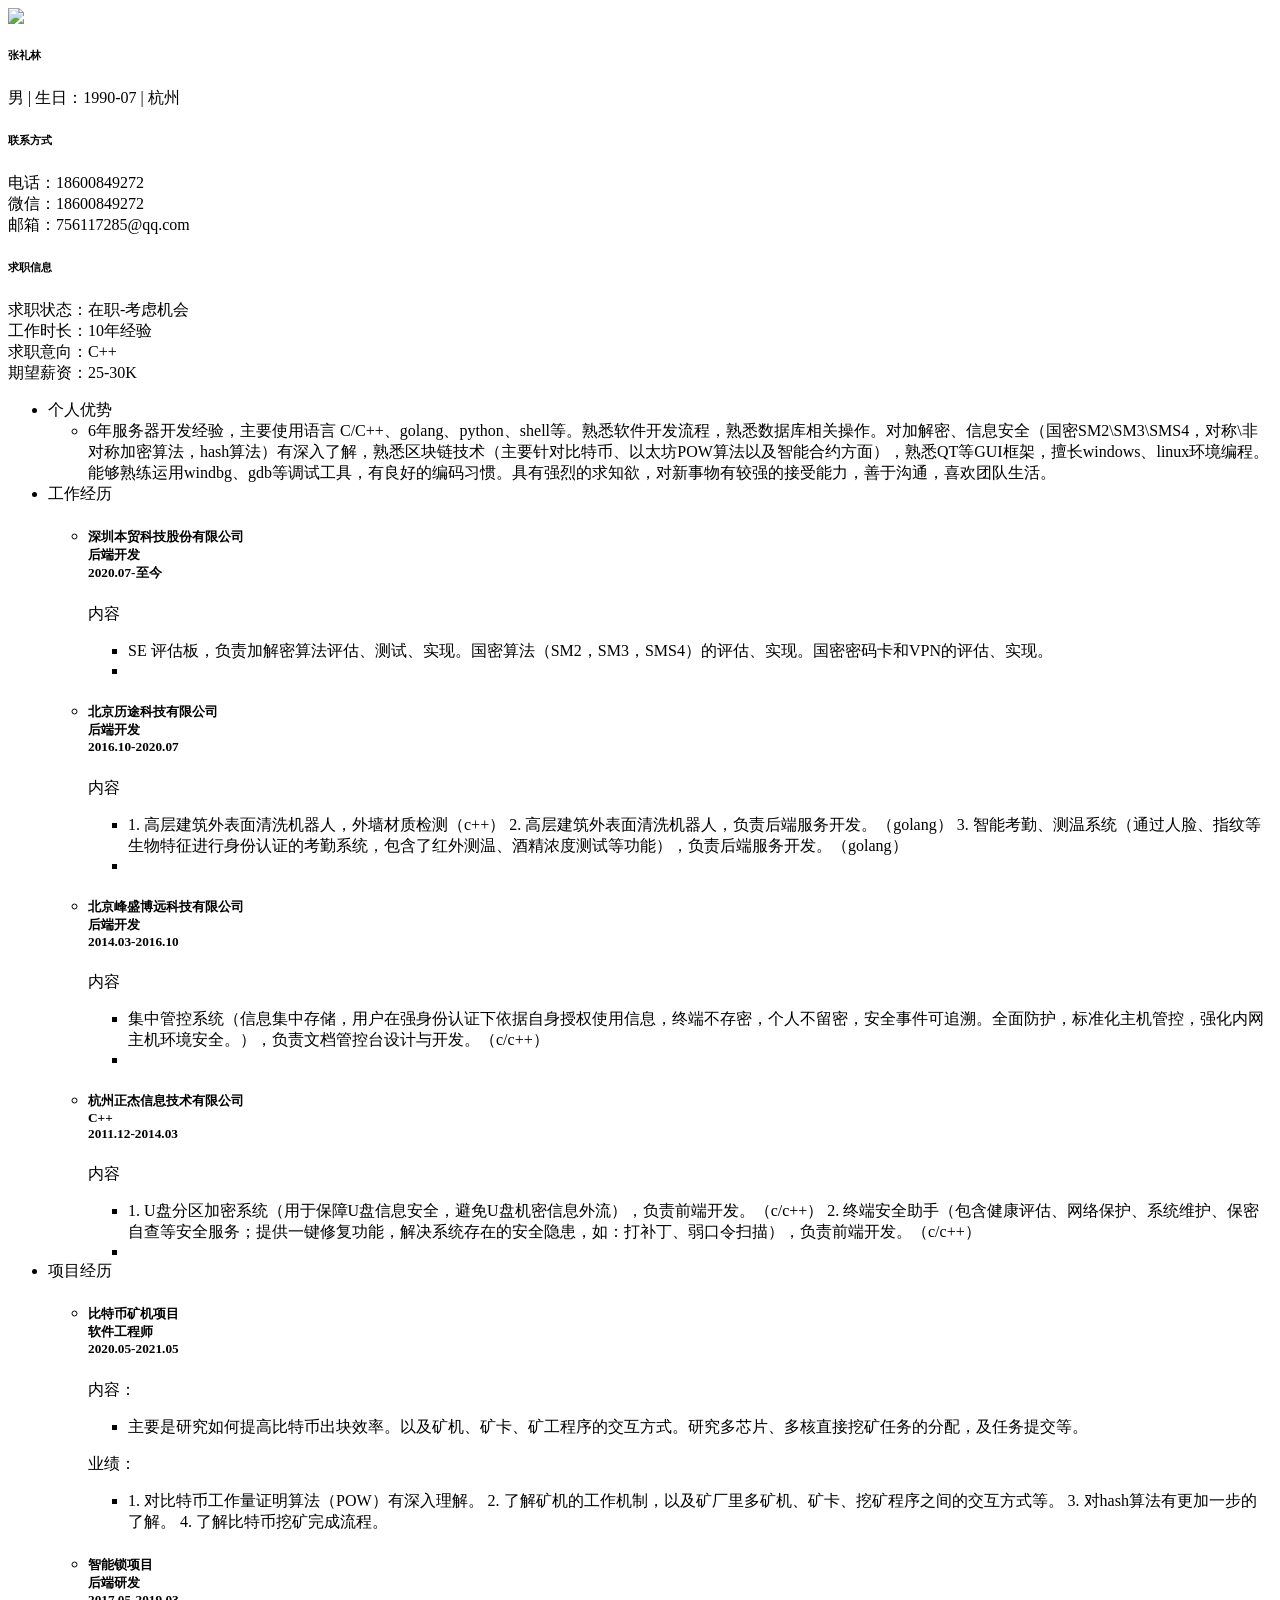
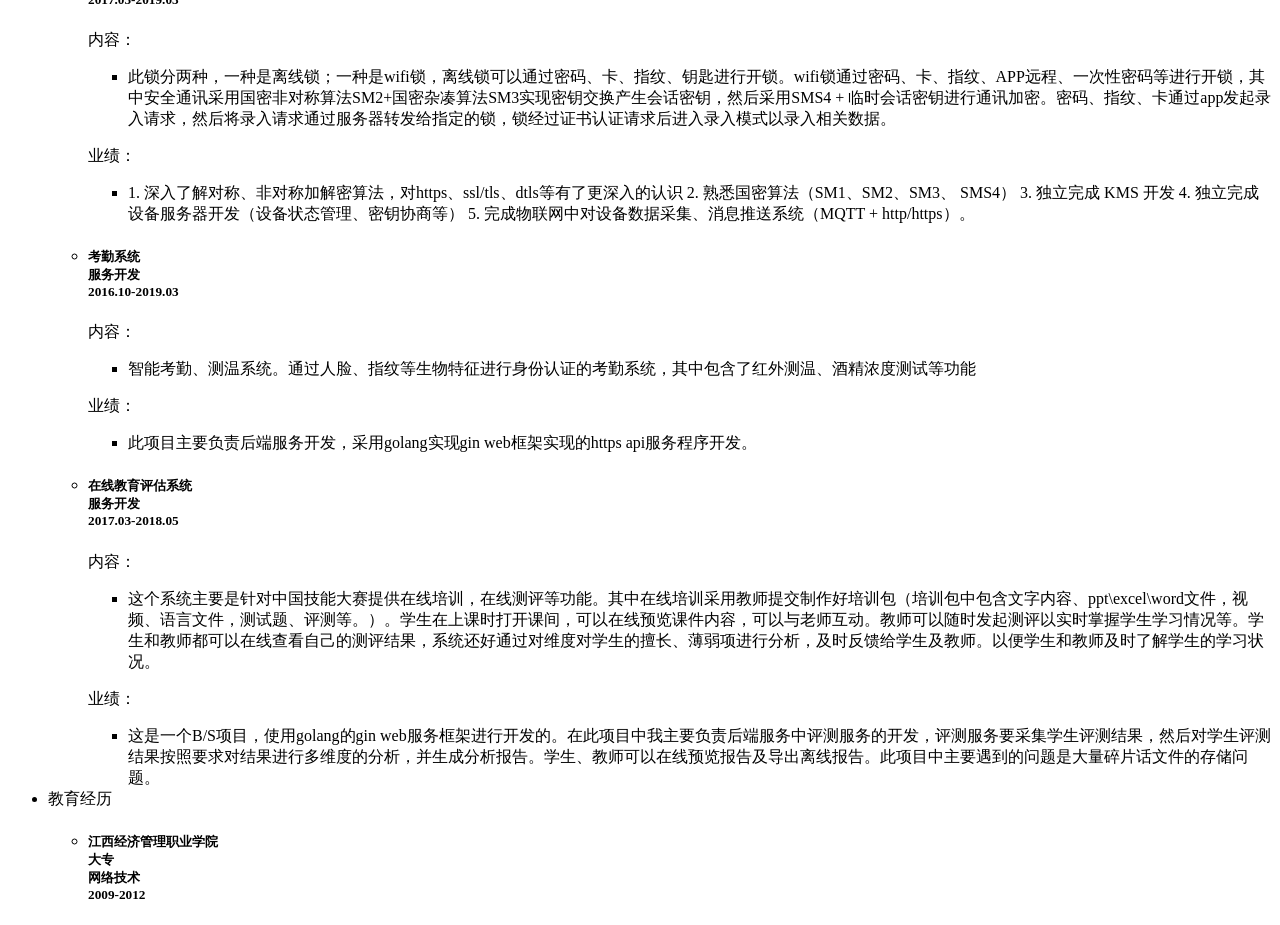
==== commit 97b14bb4: "-" ====
--- a/index.html
+++ b/index.html
@@ -9,7 +9,7 @@
 
 <body><script src="https://retcode.alicdn.com/retcode/bl.js" crossorigin=""></script><script src="https://retcode.alicdn.com/retcode/bl.js" crossorigin=""></script>
     <script>!function(c,b,d,a){with(c[a]||(c[a]={}),c[a].config={pid:"h9614n96f5@7f36ca53ae12344",appType:"web",imgUrl:"https://arms-retcode.aliyuncs.com/r.png?",disableHook:!0,enableSPA:!0},b)with(body)with(insertBefore(createElement("script"),firstChild))setAttribute("crossorigin","",src=d)}(window,document,"https://retcode.alicdn.com/retcode/bl.js","__bl")</script>
-    <div id="wrap" class=""><!----><!----><div data-v-b54267da="" class="switch-templates-wrapper"><div data-v-b54267da="" class="select-templates-box" style="display: none;"><div data-v-b54267da="" class="slide-box"><div data-v-b54267da="" class="slide-box-wrapper"><ul data-v-b54267da="" class="list-box" style="left: 0px;"><li data-v-b54267da="" class="item vip"><div data-v-b54267da="" class="img-box"><img data-v-b54267da="" src="https://static.zhipin.com/zhipin-geek/chat/v31/static/images/icon-vip.7de1c3c2.png" class="icon-vip"><img data-v-b54267da="" src="https://z.zhipin.com/H5/images/resume/cv_template_vip__3.png" class="img"><div data-v-b54267da="" class="btn-use">使用该模板</div><div data-v-b54267da="" class="icon-selected"><i data-v-b54267da="" class="ui-icon-check"></i></div></div><h5 data-v-b54267da="">BOSS直聘蓝</h5></li><li data-v-b54267da="" class="item vip"><div data-v-b54267da="" class="img-box"><img data-v-b54267da="" src="https://static.zhipin.com/zhipin-geek/chat/v31/static/images/icon-vip.7de1c3c2.png" class="icon-vip"><img data-v-b54267da="" src="https://z.zhipin.com/H5/images/resume/cv_template_vip1@2x.png" class="img"><div data-v-b54267da="" class="btn-use">使用该模板</div><div data-v-b54267da="" class="icon-selected"><i data-v-b54267da="" class="ui-icon-check"></i></div></div><h5 data-v-b54267da="">尊贵精英版</h5></li><li data-v-b54267da="" class="item vip"><div data-v-b54267da="" class="img-box"><img data-v-b54267da="" src="https://static.zhipin.com/zhipin-geek/chat/v31/static/images/icon-vip.7de1c3c2.png" class="icon-vip"><img data-v-b54267da="" src="https://z.zhipin.com/H5/images/resume/cv_template_vip2@2x.png" class="img"><div data-v-b54267da="" class="btn-use">使用该模板</div><div data-v-b54267da="" class="icon-selected"><i data-v-b54267da="" class="ui-icon-check"></i></div></div><h5 data-v-b54267da="">简约清新版</h5></li><li data-v-b54267da="" class="item selected"><div data-v-b54267da="" class="img-box"><!----><img data-v-b54267da="" src="https://z.zhipin.com/H5/images/resume/cv_template_boss2.png" class="img"><div data-v-b54267da="" class="btn-use">使用该模板</div><div data-v-b54267da="" class="icon-selected"><i data-v-b54267da="" class="ui-icon-check"></i></div></div><h5 data-v-b54267da="">商务简约模板</h5></li><li data-v-b54267da="" class="item"><div data-v-b54267da="" class="img-box"><!----><img data-v-b54267da="" src="https://z.zhipin.com/H5/images/resume/cv_template_boss@2x.png" class="img"><div data-v-b54267da="" class="btn-use">使用该模板</div><div data-v-b54267da="" class="icon-selected"><i data-v-b54267da="" class="ui-icon-check"></i></div></div><h5 data-v-b54267da="">Boss直聘推荐模板</h5></li><li data-v-b54267da="" class="item"><div data-v-b54267da="" class="img-box"><!----><img data-v-b54267da="" src="https://z.zhipin.com/H5/images/resume/cv_template_student@2x.png" class="img"><div data-v-b54267da="" class="btn-use">使用该模板</div><div data-v-b54267da="" class="icon-selected"><i data-v-b54267da="" class="ui-icon-check"></i></div></div><h5 data-v-b54267da="">学生求职模板</h5></li><li data-v-b54267da="" class="item"><div data-v-b54267da="" class="img-box"><!----><img data-v-b54267da="" src="https://z.zhipin.com/H5/images/resume/cv_template_business@2x.png" class="img"><div data-v-b54267da="" class="btn-use">使用该模板</div><div data-v-b54267da="" class="icon-selected"><i data-v-b54267da="" class="ui-icon-check"></i></div></div><h5 data-v-b54267da="">商务通用模板</h5></li><li data-v-b54267da="" class="item"><div data-v-b54267da="" class="img-box"><!----><img data-v-b54267da="" src="https://z.zhipin.com/H5/images/resume/cv_template_pm@2x.png" class="img"><div data-v-b54267da="" class="btn-use">使用该模板</div><div data-v-b54267da="" class="icon-selected"><i data-v-b54267da="" class="ui-icon-check"></i></div></div><h5 data-v-b54267da="">产品/运营模板</h5></li><li data-v-b54267da="" class="item"><div data-v-b54267da="" class="img-box"><!----><img data-v-b54267da="" src="https://z.zhipin.com/H5/images/resume/cv_template_coder@2x.png" class="img"><div data-v-b54267da="" class="btn-use">使用该模板</div><div data-v-b54267da="" class="icon-selected"><i data-v-b54267da="" class="ui-icon-check"></i></div></div><h5 data-v-b54267da="">程序员技术模板</h5></li><li data-v-b54267da="" class="item"><div data-v-b54267da="" class="img-box"><!----><img data-v-b54267da="" src="https://z.zhipin.com/H5/images/resume/cv_template_hr@2x.png" class="img"><div data-v-b54267da="" class="btn-use">使用该模板</div><div data-v-b54267da="" class="icon-selected"><i data-v-b54267da="" class="ui-icon-check"></i></div></div><h5 data-v-b54267da="">人事/行政/财务模板</h5></li></ul></div><a data-v-b54267da="" href="javascript:void(0);" class="go-left" style="display: none;"><img data-v-b54267da="" src="https://static.zhipin.com/zhipin-geek/chat/v31/static/images/icon-arrow-left.6e3f0a12.png"></a><a data-v-b54267da="" href="javascript:void(0);" class="go-right"><img data-v-b54267da="" src="https://static.zhipin.com/zhipin-geek/chat/v31/static/images/icon-arrow-right.1868281a.png"></a></div></div><div data-v-b54267da="" class="preview-box"><div data-v-b54267da="" class="preview-wrapper"><div data-v-7cdaf00c="" class="template-container"><div data-v-7cdaf00c="" class="flex-box"><div data-v-7cdaf00c="" class="resume-left"><img data-v-7cdaf00c="" src="https://img.bosszhipin.com/beijin/upload/avatar/20210802/690d93cdfa64952c68dfb05af0d656e1cfa26a30d07a6ee14577fe8750c39e1b_s.jpg" class="avatar"><h6 data-v-7cdaf00c="" class="name">张礼林</h6><p data-v-7cdaf00c="" class="detail-info"> 男 |  生日：1990-07  | 杭州 </p><h6 data-v-7cdaf00c="">联系方式</h6><p data-v-7cdaf00c="" class="detail-info"> 电话：18600849272<br data-v-7cdaf00c=""> 微信：18600849272<br data-v-7cdaf00c=""> 邮箱：756117285@qq.com </p><h6 data-v-7cdaf00c="">求职信息</h6><p data-v-7cdaf00c="" class="detail-info"> 求职状态：在职-考虑机会<br data-v-7cdaf00c=""> 工作时长：10年经验<br data-v-7cdaf00c=""> 求职意向：C++<br data-v-7cdaf00c=""> 期望薪资：25-30K </p><!----></div><div data-v-7cdaf00c="" class="resume-right"><ul data-v-7cdaf00c=""><li data-v-7cdaf00c="" class="item-box certificate-box"><div data-v-7cdaf00c="" class="large-title"><span data-v-7cdaf00c="" class="title-point"></span><span data-v-7cdaf00c="">个人优势</span><span data-v-7cdaf00c="" class="title-line"></span></div><ul data-v-7cdaf00c="" class="content-box"><li data-v-7cdaf00c="" class="item"> 5年服务器开发经验，主要使用语言 c/c++、golang、python </li></ul></li><li data-v-7cdaf00c="" class="item-box job-box"><div data-v-7cdaf00c="" class="large-title"><span data-v-7cdaf00c="">工作经历</span><span data-v-7cdaf00c="" class="title-line"></span></div><div data-v-7cdaf00c="" class="content-box"><ul data-v-7cdaf00c=""><li data-v-7cdaf00c="" class="job-item"><div data-v-7cdaf00c="" class="little-title"><h5 data-v-7cdaf00c="" class="company-job"><div data-v-7cdaf00c="" class="item">深圳本贸科技股份有限公司</div><div data-v-7cdaf00c="" class="item">后端开发</div><div data-v-7cdaf00c="" class="item date-range"> 2020.07-至今 </div></h5></div><div data-v-7cdaf00c="" class="job-desc"><p data-v-7cdaf00c="" class="label">内容</p><ul data-v-7cdaf00c="" class="project-list"><li data-v-7cdaf00c="" class="project-item"> SE 评估板，负责加解密算法评估、测试、实现。国密算法（SM2，SM3，SMS4）的评估、实现。国密密码卡和VPN的评估、实现。 </li></ul><!----><ul data-v-7cdaf00c="" class="project-list"><li data-v-7cdaf00c="" class="project-item">  </li></ul></div></li><li data-v-7cdaf00c="" class="job-item"><div data-v-7cdaf00c="" class="little-title"><h5 data-v-7cdaf00c="" class="company-job"><div data-v-7cdaf00c="" class="item">北京历途科技有限公司</div><div data-v-7cdaf00c="" class="item">后端开发</div><div data-v-7cdaf00c="" class="item date-range"> 2016.10-2020.07 </div></h5></div><div data-v-7cdaf00c="" class="job-desc"><p data-v-7cdaf00c="" class="label">内容</p><ul data-v-7cdaf00c="" class="project-list"><li data-v-7cdaf00c="" class="project-item"> 1. 高层建筑外表面清洗机器人，外墙材质检测（c++）
+    <div id="wrap" class=""><!----><!----><div data-v-b54267da="" class="switch-templates-wrapper"><div data-v-b54267da="" class="select-templates-box" style="display: none;"><div data-v-b54267da="" class="slide-box"><div data-v-b54267da="" class="slide-box-wrapper"><ul data-v-b54267da="" class="list-box" style="left: 0px;"><li data-v-b54267da="" class="item vip"><div data-v-b54267da="" class="img-box"><img data-v-b54267da="" src="https://static.zhipin.com/zhipin-geek/chat/v31/static/images/icon-vip.7de1c3c2.png" class="icon-vip"><img data-v-b54267da="" src="https://z.zhipin.com/H5/images/resume/cv_template_vip__3.png" class="img"><div data-v-b54267da="" class="btn-use">使用该模板</div><div data-v-b54267da="" class="icon-selected"><i data-v-b54267da="" class="ui-icon-check"></i></div></div><h5 data-v-b54267da="">BOSS直聘蓝</h5></li><li data-v-b54267da="" class="item vip"><div data-v-b54267da="" class="img-box"><img data-v-b54267da="" src="https://static.zhipin.com/zhipin-geek/chat/v31/static/images/icon-vip.7de1c3c2.png" class="icon-vip"><img data-v-b54267da="" src="https://z.zhipin.com/H5/images/resume/cv_template_vip1@2x.png" class="img"><div data-v-b54267da="" class="btn-use">使用该模板</div><div data-v-b54267da="" class="icon-selected"><i data-v-b54267da="" class="ui-icon-check"></i></div></div><h5 data-v-b54267da="">尊贵精英版</h5></li><li data-v-b54267da="" class="item vip"><div data-v-b54267da="" class="img-box"><img data-v-b54267da="" src="https://static.zhipin.com/zhipin-geek/chat/v31/static/images/icon-vip.7de1c3c2.png" class="icon-vip"><img data-v-b54267da="" src="https://z.zhipin.com/H5/images/resume/cv_template_vip2@2x.png" class="img"><div data-v-b54267da="" class="btn-use">使用该模板</div><div data-v-b54267da="" class="icon-selected"><i data-v-b54267da="" class="ui-icon-check"></i></div></div><h5 data-v-b54267da="">简约清新版</h5></li><li data-v-b54267da="" class="item selected"><div data-v-b54267da="" class="img-box"><!----><img data-v-b54267da="" src="https://z.zhipin.com/H5/images/resume/cv_template_boss2.png" class="img"><div data-v-b54267da="" class="btn-use">使用该模板</div><div data-v-b54267da="" class="icon-selected"><i data-v-b54267da="" class="ui-icon-check"></i></div></div><h5 data-v-b54267da="">商务简约模板</h5></li><li data-v-b54267da="" class="item"><div data-v-b54267da="" class="img-box"><!----><img data-v-b54267da="" src="https://z.zhipin.com/H5/images/resume/cv_template_boss@2x.png" class="img"><div data-v-b54267da="" class="btn-use">使用该模板</div><div data-v-b54267da="" class="icon-selected"><i data-v-b54267da="" class="ui-icon-check"></i></div></div><h5 data-v-b54267da="">Boss直聘推荐模板</h5></li><li data-v-b54267da="" class="item"><div data-v-b54267da="" class="img-box"><!----><img data-v-b54267da="" src="https://z.zhipin.com/H5/images/resume/cv_template_student@2x.png" class="img"><div data-v-b54267da="" class="btn-use">使用该模板</div><div data-v-b54267da="" class="icon-selected"><i data-v-b54267da="" class="ui-icon-check"></i></div></div><h5 data-v-b54267da="">学生求职模板</h5></li><li data-v-b54267da="" class="item"><div data-v-b54267da="" class="img-box"><!----><img data-v-b54267da="" src="https://z.zhipin.com/H5/images/resume/cv_template_business@2x.png" class="img"><div data-v-b54267da="" class="btn-use">使用该模板</div><div data-v-b54267da="" class="icon-selected"><i data-v-b54267da="" class="ui-icon-check"></i></div></div><h5 data-v-b54267da="">商务通用模板</h5></li><li data-v-b54267da="" class="item"><div data-v-b54267da="" class="img-box"><!----><img data-v-b54267da="" src="https://z.zhipin.com/H5/images/resume/cv_template_pm@2x.png" class="img"><div data-v-b54267da="" class="btn-use">使用该模板</div><div data-v-b54267da="" class="icon-selected"><i data-v-b54267da="" class="ui-icon-check"></i></div></div><h5 data-v-b54267da="">产品/运营模板</h5></li><li data-v-b54267da="" class="item"><div data-v-b54267da="" class="img-box"><!----><img data-v-b54267da="" src="https://z.zhipin.com/H5/images/resume/cv_template_coder@2x.png" class="img"><div data-v-b54267da="" class="btn-use">使用该模板</div><div data-v-b54267da="" class="icon-selected"><i data-v-b54267da="" class="ui-icon-check"></i></div></div><h5 data-v-b54267da="">程序员技术模板</h5></li><li data-v-b54267da="" class="item"><div data-v-b54267da="" class="img-box"><!----><img data-v-b54267da="" src="https://z.zhipin.com/H5/images/resume/cv_template_hr@2x.png" class="img"><div data-v-b54267da="" class="btn-use">使用该模板</div><div data-v-b54267da="" class="icon-selected"><i data-v-b54267da="" class="ui-icon-check"></i></div></div><h5 data-v-b54267da="">人事/行政/财务模板</h5></li></ul></div><a data-v-b54267da="" href="javascript:void(0);" class="go-left" style="display: none;"><img data-v-b54267da="" src="https://static.zhipin.com/zhipin-geek/chat/v31/static/images/icon-arrow-left.6e3f0a12.png"></a><a data-v-b54267da="" href="javascript:void(0);" class="go-right"><img data-v-b54267da="" src="https://static.zhipin.com/zhipin-geek/chat/v31/static/images/icon-arrow-right.1868281a.png"></a></div></div><div data-v-b54267da="" class="preview-box"><div data-v-b54267da="" class="preview-wrapper"><div data-v-7cdaf00c="" class="template-container"><div data-v-7cdaf00c="" class="flex-box"><div data-v-7cdaf00c="" class="resume-left"><img data-v-7cdaf00c="" src="https://img.bosszhipin.com/beijin/upload/avatar/20210802/690d93cdfa64952c68dfb05af0d656e1cfa26a30d07a6ee14577fe8750c39e1b_s.jpg" class="avatar"><h6 data-v-7cdaf00c="" class="name">张礼林</h6><p data-v-7cdaf00c="" class="detail-info"> 男 |  生日：1990-07  | 杭州 </p><h6 data-v-7cdaf00c="">联系方式</h6><p data-v-7cdaf00c="" class="detail-info"> 电话：18600849272<br data-v-7cdaf00c=""> 微信：18600849272<br data-v-7cdaf00c=""> 邮箱：756117285@qq.com </p><h6 data-v-7cdaf00c="">求职信息</h6><p data-v-7cdaf00c="" class="detail-info"> 求职状态：在职-考虑机会<br data-v-7cdaf00c=""> 工作时长：10年经验<br data-v-7cdaf00c=""> 求职意向：C++<br data-v-7cdaf00c=""> 期望薪资：25-30K </p><!----></div><div data-v-7cdaf00c="" class="resume-right"><ul data-v-7cdaf00c=""><li data-v-7cdaf00c="" class="item-box certificate-box"><div data-v-7cdaf00c="" class="large-title"><span data-v-7cdaf00c="" class="title-point"></span><span data-v-7cdaf00c="">个人优势</span><span data-v-7cdaf00c="" class="title-line"></span></div><ul data-v-7cdaf00c="" class="content-box"><li data-v-7cdaf00c="" class="item">6年服务器开发经验，主要使用语言 C/C++、golang、python、shell等。熟悉软件开发流程，熟悉数据库相关操作。对加解密、信息安全（国密SM2\SM3\SMS4，对称\非对称加密算法，hash算法）有深入了解，熟悉区块链技术（主要针对比特币、以太坊POW算法以及智能合约方面），熟悉QT等GUI框架，擅长windows、linux环境编程。能够熟练运用windbg、gdb等调试工具，有良好的编码习惯。具有强烈的求知欲，对新事物有较强的接受能力，善于沟通，喜欢团队生活。</li></ul></li><li data-v-7cdaf00c="" class="item-box job-box"><div data-v-7cdaf00c="" class="large-title"><span data-v-7cdaf00c="">工作经历</span><span data-v-7cdaf00c="" class="title-line"></span></div><div data-v-7cdaf00c="" class="content-box"><ul data-v-7cdaf00c=""><li data-v-7cdaf00c="" class="job-item"><div data-v-7cdaf00c="" class="little-title"><h5 data-v-7cdaf00c="" class="company-job"><div data-v-7cdaf00c="" class="item">深圳本贸科技股份有限公司</div><div data-v-7cdaf00c="" class="item">后端开发</div><div data-v-7cdaf00c="" class="item date-range"> 2020.07-至今 </div></h5></div><div data-v-7cdaf00c="" class="job-desc"><p data-v-7cdaf00c="" class="label">内容</p><ul data-v-7cdaf00c="" class="project-list"><li data-v-7cdaf00c="" class="project-item"> SE 评估板，负责加解密算法评估、测试、实现。国密算法（SM2，SM3，SMS4）的评估、实现。国密密码卡和VPN的评估、实现。 </li></ul><!----><ul data-v-7cdaf00c="" class="project-list"><li data-v-7cdaf00c="" class="project-item">  </li></ul></div></li><li data-v-7cdaf00c="" class="job-item"><div data-v-7cdaf00c="" class="little-title"><h5 data-v-7cdaf00c="" class="company-job"><div data-v-7cdaf00c="" class="item">北京历途科技有限公司</div><div data-v-7cdaf00c="" class="item">后端开发</div><div data-v-7cdaf00c="" class="item date-range"> 2016.10-2020.07 </div></h5></div><div data-v-7cdaf00c="" class="job-desc"><p data-v-7cdaf00c="" class="label">内容</p><ul data-v-7cdaf00c="" class="project-list"><li data-v-7cdaf00c="" class="project-item"> 1. 高层建筑外表面清洗机器人，外墙材质检测（c++）
 2. 高层建筑外表面清洗机器人，负责后端服务开发。（golang）
 3. 智能考勤、测温系统（通过人脸、指纹等生物特征进行身份认证的考勤系统，包含了红外测温、酒精浓度测试等功能），负责后端服务开发。（golang） </li></ul><!----><ul data-v-7cdaf00c="" class="project-list"><li data-v-7cdaf00c="" class="project-item">  </li></ul></div></li><li data-v-7cdaf00c="" class="job-item"><div data-v-7cdaf00c="" class="little-title"><h5 data-v-7cdaf00c="" class="company-job"><div data-v-7cdaf00c="" class="item">北京峰盛博远科技有限公司</div><div data-v-7cdaf00c="" class="item">后端开发</div><div data-v-7cdaf00c="" class="item date-range"> 2014.03-2016.10 </div></h5></div><div data-v-7cdaf00c="" class="job-desc"><p data-v-7cdaf00c="" class="label">内容</p><ul data-v-7cdaf00c="" class="project-list"><li data-v-7cdaf00c="" class="project-item"> 集中管控系统（信息集中存储，用户在强身份认证下依据自身授权使用信息，终端不存密，个人不留密，安全事件可追溯。全面防护，标准化主机管控，强化内网主机环境安全。），负责文档管控台设计与开发。（c/c++） </li></ul><!----><ul data-v-7cdaf00c="" class="project-list"><li data-v-7cdaf00c="" class="project-item">  </li></ul></div></li><li data-v-7cdaf00c="" class="job-item"><div data-v-7cdaf00c="" class="little-title"><h5 data-v-7cdaf00c="" class="company-job"><div data-v-7cdaf00c="" class="item">杭州正杰信息技术有限公司</div><div data-v-7cdaf00c="" class="item">C++</div><div data-v-7cdaf00c="" class="item date-range"> 2011.12-2014.03 </div></h5></div><div data-v-7cdaf00c="" class="job-desc"><p data-v-7cdaf00c="" class="label">内容</p><ul data-v-7cdaf00c="" class="project-list"><li data-v-7cdaf00c="" class="project-item"> 1. U盘分区加密系统（用于保障U盘信息安全，避免U盘机密信息外流），负责前端开发。（c/c++）
 2. 终端安全助手（包含健康评估、网络保护、系统维护、保密自查等安全服务；提供一键修复功能，解决系统存在的安全隐患，如：打补丁、弱口令扫描），负责前端开发。（c/c++） </li></ul><!----><ul data-v-7cdaf00c="" class="project-list"><li data-v-7cdaf00c="" class="project-item">  </li></ul></div></li></ul></div></li><!----><li data-v-7cdaf00c="" class="item-box job-box"><div data-v-7cdaf00c="" class="large-title"><span data-v-7cdaf00c="" class="title-point"></span><span data-v-7cdaf00c="">项目经历</span><span data-v-7cdaf00c="" class="title-line"></span></div><div data-v-7cdaf00c="" class="content-box"><ul data-v-7cdaf00c=""><li data-v-7cdaf00c="" class="job-item"><div data-v-7cdaf00c="" class="little-title"><h5 data-v-7cdaf00c="" class="company-job"><div data-v-7cdaf00c="" class="item">比特币矿机项目</div><div data-v-7cdaf00c="" class="item">软件工程师</div><div data-v-7cdaf00c="" class="item date-range"> 2020.05-2021.05 </div></h5></div><div data-v-7cdaf00c="" class="job-desc"><p data-v-7cdaf00c="" class="label">内容：</p><ul data-v-7cdaf00c="" class="project-list"><li data-v-7cdaf00c="" class="project-item"> 主要是研究如何提高比特币出块效率。以及矿机、矿卡、矿工程序的交互方式。研究多芯片、多核直接挖矿任务的分配，及任务提交等。 </li></ul><p data-v-7cdaf00c="" class="label">业绩：</p><ul data-v-7cdaf00c="" class="project-list"><li data-v-7cdaf00c="" class="project-item"> 1. 对比特币工作量证明算法（POW）有深入理解。
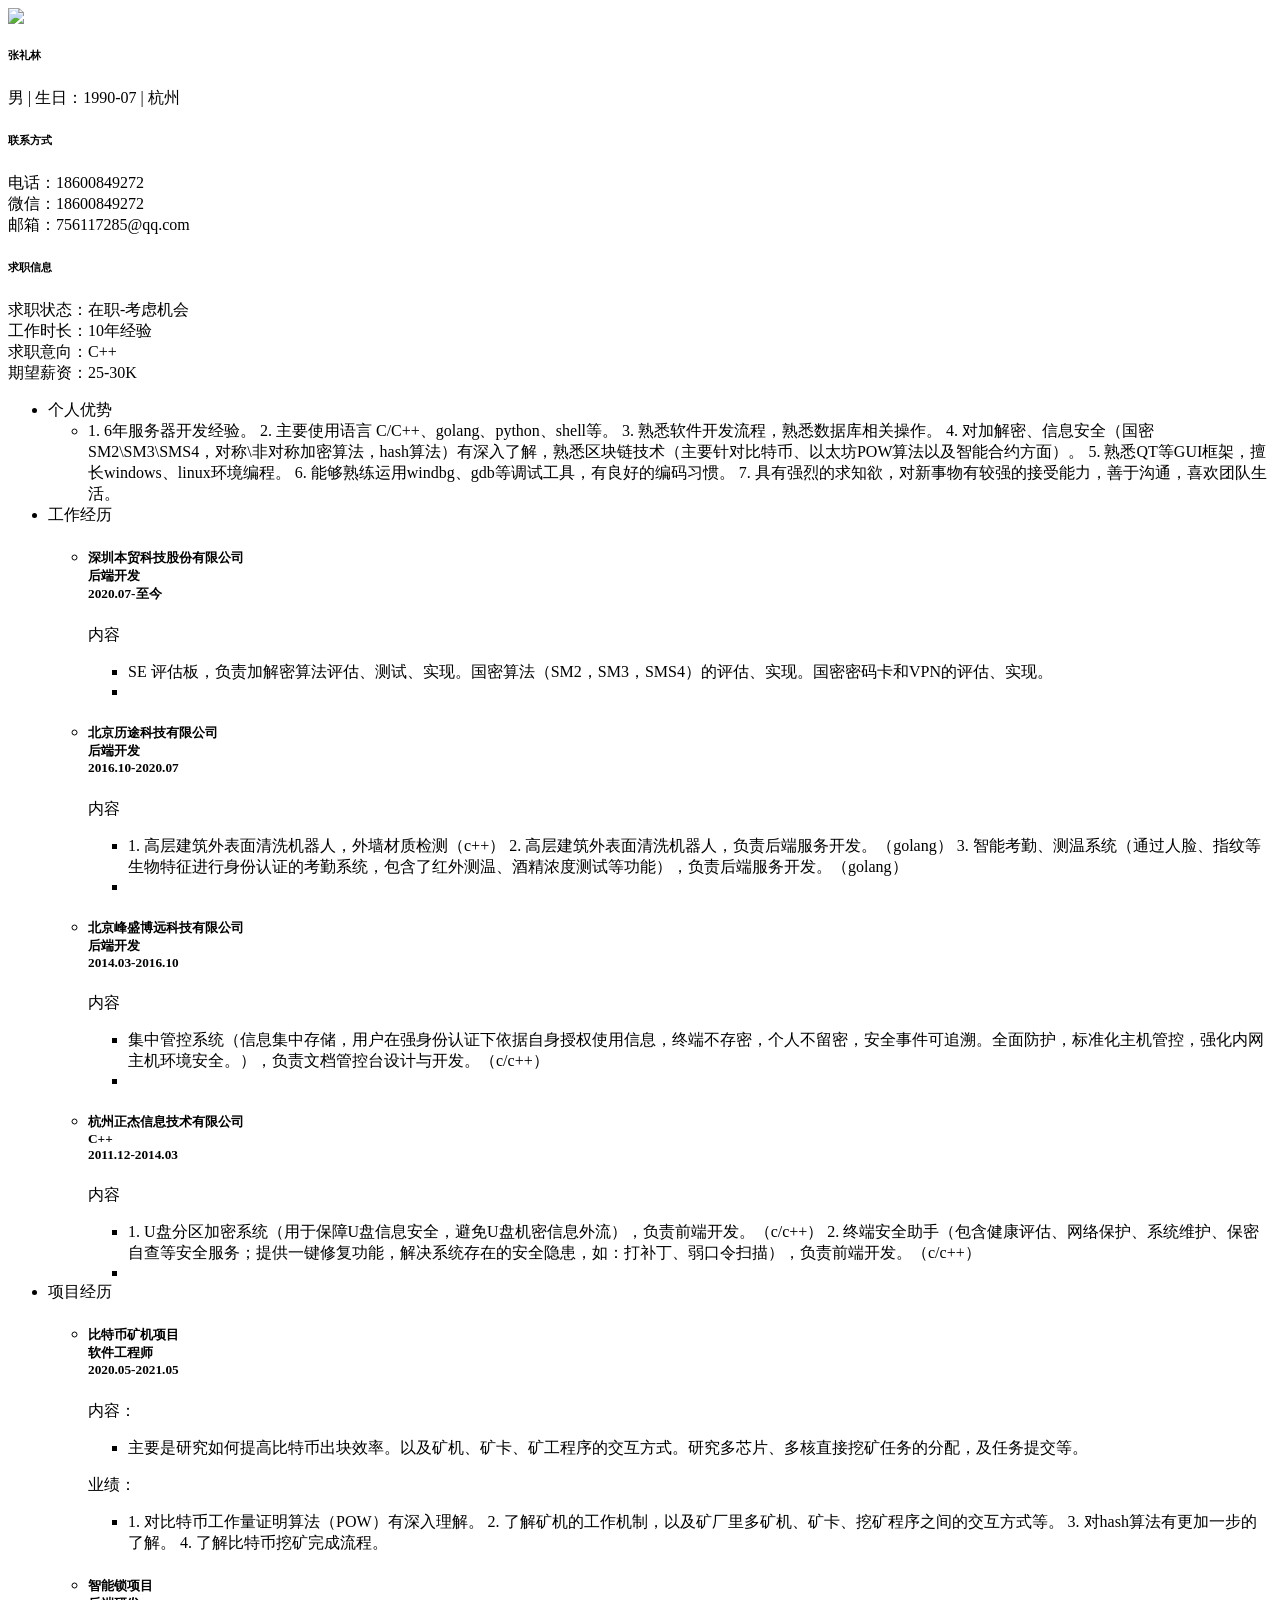
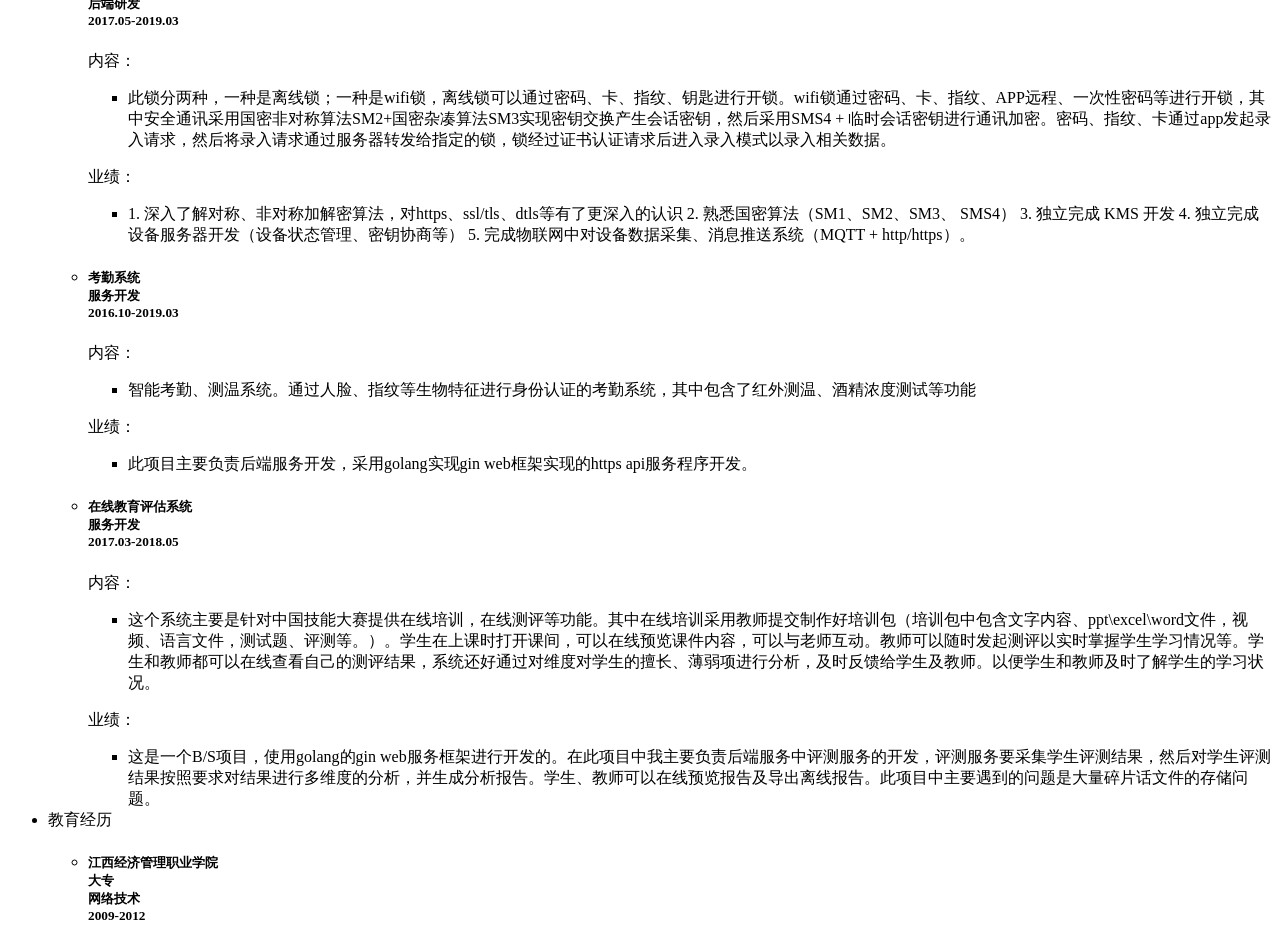
==== commit e1f65130: "-" ====
--- a/index.html
+++ b/index.html
@@ -9,7 +9,13 @@
 
 <body><script src="https://retcode.alicdn.com/retcode/bl.js" crossorigin=""></script><script src="https://retcode.alicdn.com/retcode/bl.js" crossorigin=""></script>
     <script>!function(c,b,d,a){with(c[a]||(c[a]={}),c[a].config={pid:"h9614n96f5@7f36ca53ae12344",appType:"web",imgUrl:"https://arms-retcode.aliyuncs.com/r.png?",disableHook:!0,enableSPA:!0},b)with(body)with(insertBefore(createElement("script"),firstChild))setAttribute("crossorigin","",src=d)}(window,document,"https://retcode.alicdn.com/retcode/bl.js","__bl")</script>
-    <div id="wrap" class=""><!----><!----><div data-v-b54267da="" class="switch-templates-wrapper"><div data-v-b54267da="" class="select-templates-box" style="display: none;"><div data-v-b54267da="" class="slide-box"><div data-v-b54267da="" class="slide-box-wrapper"><ul data-v-b54267da="" class="list-box" style="left: 0px;"><li data-v-b54267da="" class="item vip"><div data-v-b54267da="" class="img-box"><img data-v-b54267da="" src="https://static.zhipin.com/zhipin-geek/chat/v31/static/images/icon-vip.7de1c3c2.png" class="icon-vip"><img data-v-b54267da="" src="https://z.zhipin.com/H5/images/resume/cv_template_vip__3.png" class="img"><div data-v-b54267da="" class="btn-use">使用该模板</div><div data-v-b54267da="" class="icon-selected"><i data-v-b54267da="" class="ui-icon-check"></i></div></div><h5 data-v-b54267da="">BOSS直聘蓝</h5></li><li data-v-b54267da="" class="item vip"><div data-v-b54267da="" class="img-box"><img data-v-b54267da="" src="https://static.zhipin.com/zhipin-geek/chat/v31/static/images/icon-vip.7de1c3c2.png" class="icon-vip"><img data-v-b54267da="" src="https://z.zhipin.com/H5/images/resume/cv_template_vip1@2x.png" class="img"><div data-v-b54267da="" class="btn-use">使用该模板</div><div data-v-b54267da="" class="icon-selected"><i data-v-b54267da="" class="ui-icon-check"></i></div></div><h5 data-v-b54267da="">尊贵精英版</h5></li><li data-v-b54267da="" class="item vip"><div data-v-b54267da="" class="img-box"><img data-v-b54267da="" src="https://static.zhipin.com/zhipin-geek/chat/v31/static/images/icon-vip.7de1c3c2.png" class="icon-vip"><img data-v-b54267da="" src="https://z.zhipin.com/H5/images/resume/cv_template_vip2@2x.png" class="img"><div data-v-b54267da="" class="btn-use">使用该模板</div><div data-v-b54267da="" class="icon-selected"><i data-v-b54267da="" class="ui-icon-check"></i></div></div><h5 data-v-b54267da="">简约清新版</h5></li><li data-v-b54267da="" class="item selected"><div data-v-b54267da="" class="img-box"><!----><img data-v-b54267da="" src="https://z.zhipin.com/H5/images/resume/cv_template_boss2.png" class="img"><div data-v-b54267da="" class="btn-use">使用该模板</div><div data-v-b54267da="" class="icon-selected"><i data-v-b54267da="" class="ui-icon-check"></i></div></div><h5 data-v-b54267da="">商务简约模板</h5></li><li data-v-b54267da="" class="item"><div data-v-b54267da="" class="img-box"><!----><img data-v-b54267da="" src="https://z.zhipin.com/H5/images/resume/cv_template_boss@2x.png" class="img"><div data-v-b54267da="" class="btn-use">使用该模板</div><div data-v-b54267da="" class="icon-selected"><i data-v-b54267da="" class="ui-icon-check"></i></div></div><h5 data-v-b54267da="">Boss直聘推荐模板</h5></li><li data-v-b54267da="" class="item"><div data-v-b54267da="" class="img-box"><!----><img data-v-b54267da="" src="https://z.zhipin.com/H5/images/resume/cv_template_student@2x.png" class="img"><div data-v-b54267da="" class="btn-use">使用该模板</div><div data-v-b54267da="" class="icon-selected"><i data-v-b54267da="" class="ui-icon-check"></i></div></div><h5 data-v-b54267da="">学生求职模板</h5></li><li data-v-b54267da="" class="item"><div data-v-b54267da="" class="img-box"><!----><img data-v-b54267da="" src="https://z.zhipin.com/H5/images/resume/cv_template_business@2x.png" class="img"><div data-v-b54267da="" class="btn-use">使用该模板</div><div data-v-b54267da="" class="icon-selected"><i data-v-b54267da="" class="ui-icon-check"></i></div></div><h5 data-v-b54267da="">商务通用模板</h5></li><li data-v-b54267da="" class="item"><div data-v-b54267da="" class="img-box"><!----><img data-v-b54267da="" src="https://z.zhipin.com/H5/images/resume/cv_template_pm@2x.png" class="img"><div data-v-b54267da="" class="btn-use">使用该模板</div><div data-v-b54267da="" class="icon-selected"><i data-v-b54267da="" class="ui-icon-check"></i></div></div><h5 data-v-b54267da="">产品/运营模板</h5></li><li data-v-b54267da="" class="item"><div data-v-b54267da="" class="img-box"><!----><img data-v-b54267da="" src="https://z.zhipin.com/H5/images/resume/cv_template_coder@2x.png" class="img"><div data-v-b54267da="" class="btn-use">使用该模板</div><div data-v-b54267da="" class="icon-selected"><i data-v-b54267da="" class="ui-icon-check"></i></div></div><h5 data-v-b54267da="">程序员技术模板</h5></li><li data-v-b54267da="" class="item"><div data-v-b54267da="" class="img-box"><!----><img data-v-b54267da="" src="https://z.zhipin.com/H5/images/resume/cv_template_hr@2x.png" class="img"><div data-v-b54267da="" class="btn-use">使用该模板</div><div data-v-b54267da="" class="icon-selected"><i data-v-b54267da="" class="ui-icon-check"></i></div></div><h5 data-v-b54267da="">人事/行政/财务模板</h5></li></ul></div><a data-v-b54267da="" href="javascript:void(0);" class="go-left" style="display: none;"><img data-v-b54267da="" src="https://static.zhipin.com/zhipin-geek/chat/v31/static/images/icon-arrow-left.6e3f0a12.png"></a><a data-v-b54267da="" href="javascript:void(0);" class="go-right"><img data-v-b54267da="" src="https://static.zhipin.com/zhipin-geek/chat/v31/static/images/icon-arrow-right.1868281a.png"></a></div></div><div data-v-b54267da="" class="preview-box"><div data-v-b54267da="" class="preview-wrapper"><div data-v-7cdaf00c="" class="template-container"><div data-v-7cdaf00c="" class="flex-box"><div data-v-7cdaf00c="" class="resume-left"><img data-v-7cdaf00c="" src="https://img.bosszhipin.com/beijin/upload/avatar/20210802/690d93cdfa64952c68dfb05af0d656e1cfa26a30d07a6ee14577fe8750c39e1b_s.jpg" class="avatar"><h6 data-v-7cdaf00c="" class="name">张礼林</h6><p data-v-7cdaf00c="" class="detail-info"> 男 |  生日：1990-07  | 杭州 </p><h6 data-v-7cdaf00c="">联系方式</h6><p data-v-7cdaf00c="" class="detail-info"> 电话：18600849272<br data-v-7cdaf00c=""> 微信：18600849272<br data-v-7cdaf00c=""> 邮箱：756117285@qq.com </p><h6 data-v-7cdaf00c="">求职信息</h6><p data-v-7cdaf00c="" class="detail-info"> 求职状态：在职-考虑机会<br data-v-7cdaf00c=""> 工作时长：10年经验<br data-v-7cdaf00c=""> 求职意向：C++<br data-v-7cdaf00c=""> 期望薪资：25-30K </p><!----></div><div data-v-7cdaf00c="" class="resume-right"><ul data-v-7cdaf00c=""><li data-v-7cdaf00c="" class="item-box certificate-box"><div data-v-7cdaf00c="" class="large-title"><span data-v-7cdaf00c="" class="title-point"></span><span data-v-7cdaf00c="">个人优势</span><span data-v-7cdaf00c="" class="title-line"></span></div><ul data-v-7cdaf00c="" class="content-box"><li data-v-7cdaf00c="" class="item">6年服务器开发经验，主要使用语言 C/C++、golang、python、shell等。熟悉软件开发流程，熟悉数据库相关操作。对加解密、信息安全（国密SM2\SM3\SMS4，对称\非对称加密算法，hash算法）有深入了解，熟悉区块链技术（主要针对比特币、以太坊POW算法以及智能合约方面），熟悉QT等GUI框架，擅长windows、linux环境编程。能够熟练运用windbg、gdb等调试工具，有良好的编码习惯。具有强烈的求知欲，对新事物有较强的接受能力，善于沟通，喜欢团队生活。</li></ul></li><li data-v-7cdaf00c="" class="item-box job-box"><div data-v-7cdaf00c="" class="large-title"><span data-v-7cdaf00c="">工作经历</span><span data-v-7cdaf00c="" class="title-line"></span></div><div data-v-7cdaf00c="" class="content-box"><ul data-v-7cdaf00c=""><li data-v-7cdaf00c="" class="job-item"><div data-v-7cdaf00c="" class="little-title"><h5 data-v-7cdaf00c="" class="company-job"><div data-v-7cdaf00c="" class="item">深圳本贸科技股份有限公司</div><div data-v-7cdaf00c="" class="item">后端开发</div><div data-v-7cdaf00c="" class="item date-range"> 2020.07-至今 </div></h5></div><div data-v-7cdaf00c="" class="job-desc"><p data-v-7cdaf00c="" class="label">内容</p><ul data-v-7cdaf00c="" class="project-list"><li data-v-7cdaf00c="" class="project-item"> SE 评估板，负责加解密算法评估、测试、实现。国密算法（SM2，SM3，SMS4）的评估、实现。国密密码卡和VPN的评估、实现。 </li></ul><!----><ul data-v-7cdaf00c="" class="project-list"><li data-v-7cdaf00c="" class="project-item">  </li></ul></div></li><li data-v-7cdaf00c="" class="job-item"><div data-v-7cdaf00c="" class="little-title"><h5 data-v-7cdaf00c="" class="company-job"><div data-v-7cdaf00c="" class="item">北京历途科技有限公司</div><div data-v-7cdaf00c="" class="item">后端开发</div><div data-v-7cdaf00c="" class="item date-range"> 2016.10-2020.07 </div></h5></div><div data-v-7cdaf00c="" class="job-desc"><p data-v-7cdaf00c="" class="label">内容</p><ul data-v-7cdaf00c="" class="project-list"><li data-v-7cdaf00c="" class="project-item"> 1. 高层建筑外表面清洗机器人，外墙材质检测（c++）
+    <div id="wrap" class=""><!----><!----><div data-v-b54267da="" class="switch-templates-wrapper"><div data-v-b54267da="" class="select-templates-box" style="display: none;"><div data-v-b54267da="" class="slide-box"><div data-v-b54267da="" class="slide-box-wrapper"><ul data-v-b54267da="" class="list-box" style="left: 0px;"><li data-v-b54267da="" class="item vip"><div data-v-b54267da="" class="img-box"><img data-v-b54267da="" src="https://static.zhipin.com/zhipin-geek/chat/v31/static/images/icon-vip.7de1c3c2.png" class="icon-vip"><img data-v-b54267da="" src="https://z.zhipin.com/H5/images/resume/cv_template_vip__3.png" class="img"><div data-v-b54267da="" class="btn-use">使用该模板</div><div data-v-b54267da="" class="icon-selected"><i data-v-b54267da="" class="ui-icon-check"></i></div></div><h5 data-v-b54267da="">BOSS直聘蓝</h5></li><li data-v-b54267da="" class="item vip"><div data-v-b54267da="" class="img-box"><img data-v-b54267da="" src="https://static.zhipin.com/zhipin-geek/chat/v31/static/images/icon-vip.7de1c3c2.png" class="icon-vip"><img data-v-b54267da="" src="https://z.zhipin.com/H5/images/resume/cv_template_vip1@2x.png" class="img"><div data-v-b54267da="" class="btn-use">使用该模板</div><div data-v-b54267da="" class="icon-selected"><i data-v-b54267da="" class="ui-icon-check"></i></div></div><h5 data-v-b54267da="">尊贵精英版</h5></li><li data-v-b54267da="" class="item vip"><div data-v-b54267da="" class="img-box"><img data-v-b54267da="" src="https://static.zhipin.com/zhipin-geek/chat/v31/static/images/icon-vip.7de1c3c2.png" class="icon-vip"><img data-v-b54267da="" src="https://z.zhipin.com/H5/images/resume/cv_template_vip2@2x.png" class="img"><div data-v-b54267da="" class="btn-use">使用该模板</div><div data-v-b54267da="" class="icon-selected"><i data-v-b54267da="" class="ui-icon-check"></i></div></div><h5 data-v-b54267da="">简约清新版</h5></li><li data-v-b54267da="" class="item selected"><div data-v-b54267da="" class="img-box"><!----><img data-v-b54267da="" src="https://z.zhipin.com/H5/images/resume/cv_template_boss2.png" class="img"><div data-v-b54267da="" class="btn-use">使用该模板</div><div data-v-b54267da="" class="icon-selected"><i data-v-b54267da="" class="ui-icon-check"></i></div></div><h5 data-v-b54267da="">商务简约模板</h5></li><li data-v-b54267da="" class="item"><div data-v-b54267da="" class="img-box"><!----><img data-v-b54267da="" src="https://z.zhipin.com/H5/images/resume/cv_template_boss@2x.png" class="img"><div data-v-b54267da="" class="btn-use">使用该模板</div><div data-v-b54267da="" class="icon-selected"><i data-v-b54267da="" class="ui-icon-check"></i></div></div><h5 data-v-b54267da="">Boss直聘推荐模板</h5></li><li data-v-b54267da="" class="item"><div data-v-b54267da="" class="img-box"><!----><img data-v-b54267da="" src="https://z.zhipin.com/H5/images/resume/cv_template_student@2x.png" class="img"><div data-v-b54267da="" class="btn-use">使用该模板</div><div data-v-b54267da="" class="icon-selected"><i data-v-b54267da="" class="ui-icon-check"></i></div></div><h5 data-v-b54267da="">学生求职模板</h5></li><li data-v-b54267da="" class="item"><div data-v-b54267da="" class="img-box"><!----><img data-v-b54267da="" src="https://z.zhipin.com/H5/images/resume/cv_template_business@2x.png" class="img"><div data-v-b54267da="" class="btn-use">使用该模板</div><div data-v-b54267da="" class="icon-selected"><i data-v-b54267da="" class="ui-icon-check"></i></div></div><h5 data-v-b54267da="">商务通用模板</h5></li><li data-v-b54267da="" class="item"><div data-v-b54267da="" class="img-box"><!----><img data-v-b54267da="" src="https://z.zhipin.com/H5/images/resume/cv_template_pm@2x.png" class="img"><div data-v-b54267da="" class="btn-use">使用该模板</div><div data-v-b54267da="" class="icon-selected"><i data-v-b54267da="" class="ui-icon-check"></i></div></div><h5 data-v-b54267da="">产品/运营模板</h5></li><li data-v-b54267da="" class="item"><div data-v-b54267da="" class="img-box"><!----><img data-v-b54267da="" src="https://z.zhipin.com/H5/images/resume/cv_template_coder@2x.png" class="img"><div data-v-b54267da="" class="btn-use">使用该模板</div><div data-v-b54267da="" class="icon-selected"><i data-v-b54267da="" class="ui-icon-check"></i></div></div><h5 data-v-b54267da="">程序员技术模板</h5></li><li data-v-b54267da="" class="item"><div data-v-b54267da="" class="img-box"><!----><img data-v-b54267da="" src="https://z.zhipin.com/H5/images/resume/cv_template_hr@2x.png" class="img"><div data-v-b54267da="" class="btn-use">使用该模板</div><div data-v-b54267da="" class="icon-selected"><i data-v-b54267da="" class="ui-icon-check"></i></div></div><h5 data-v-b54267da="">人事/行政/财务模板</h5></li></ul></div><a data-v-b54267da="" href="javascript:void(0);" class="go-left" style="display: none;"><img data-v-b54267da="" src="https://static.zhipin.com/zhipin-geek/chat/v31/static/images/icon-arrow-left.6e3f0a12.png"></a><a data-v-b54267da="" href="javascript:void(0);" class="go-right"><img data-v-b54267da="" src="https://static.zhipin.com/zhipin-geek/chat/v31/static/images/icon-arrow-right.1868281a.png"></a></div></div><div data-v-b54267da="" class="preview-box"><div data-v-b54267da="" class="preview-wrapper"><div data-v-7cdaf00c="" class="template-container"><div data-v-7cdaf00c="" class="flex-box"><div data-v-7cdaf00c="" class="resume-left"><img data-v-7cdaf00c="" src="https://img.bosszhipin.com/beijin/upload/avatar/20210802/690d93cdfa64952c68dfb05af0d656e1cfa26a30d07a6ee14577fe8750c39e1b_s.jpg" class="avatar"><h6 data-v-7cdaf00c="" class="name">张礼林</h6><p data-v-7cdaf00c="" class="detail-info"> 男 |  生日：1990-07  | 杭州 </p><h6 data-v-7cdaf00c="">联系方式</h6><p data-v-7cdaf00c="" class="detail-info"> 电话：18600849272<br data-v-7cdaf00c=""> 微信：18600849272<br data-v-7cdaf00c=""> 邮箱：756117285@qq.com </p><h6 data-v-7cdaf00c="">求职信息</h6><p data-v-7cdaf00c="" class="detail-info"> 求职状态：在职-考虑机会<br data-v-7cdaf00c=""> 工作时长：10年经验<br data-v-7cdaf00c=""> 求职意向：C++<br data-v-7cdaf00c=""> 期望薪资：25-30K </p><!----></div><div data-v-7cdaf00c="" class="resume-right"><ul data-v-7cdaf00c=""><li data-v-7cdaf00c="" class="item-box certificate-box"><div data-v-7cdaf00c="" class="large-title"><span data-v-7cdaf00c="" class="title-point"></span><span data-v-7cdaf00c="">个人优势</span><span data-v-7cdaf00c="" class="title-line"></span></div><ul data-v-7cdaf00c="" class="content-box"><li data-v-7cdaf00c="" class="item">1. 6年服务器开发经验。
+2. 主要使用语言 C/C++、golang、python、shell等。
+3. 熟悉软件开发流程，熟悉数据库相关操作。
+4. 对加解密、信息安全（国密SM2\SM3\SMS4，对称\非对称加密算法，hash算法）有深入了解，熟悉区块链技术（主要针对比特币、以太坊POW算法以及智能合约方面）。
+5. 熟悉QT等GUI框架，擅长windows、linux环境编程。
+6. 能够熟练运用windbg、gdb等调试工具，有良好的编码习惯。
+7. 具有强烈的求知欲，对新事物有较强的接受能力，善于沟通，喜欢团队生活。</li></ul></li><li data-v-7cdaf00c="" class="item-box job-box"><div data-v-7cdaf00c="" class="large-title"><span data-v-7cdaf00c="">工作经历</span><span data-v-7cdaf00c="" class="title-line"></span></div><div data-v-7cdaf00c="" class="content-box"><ul data-v-7cdaf00c=""><li data-v-7cdaf00c="" class="job-item"><div data-v-7cdaf00c="" class="little-title"><h5 data-v-7cdaf00c="" class="company-job"><div data-v-7cdaf00c="" class="item">深圳本贸科技股份有限公司</div><div data-v-7cdaf00c="" class="item">后端开发</div><div data-v-7cdaf00c="" class="item date-range"> 2020.07-至今 </div></h5></div><div data-v-7cdaf00c="" class="job-desc"><p data-v-7cdaf00c="" class="label">内容</p><ul data-v-7cdaf00c="" class="project-list"><li data-v-7cdaf00c="" class="project-item"> SE 评估板，负责加解密算法评估、测试、实现。国密算法（SM2，SM3，SMS4）的评估、实现。国密密码卡和VPN的评估、实现。 </li></ul><!----><ul data-v-7cdaf00c="" class="project-list"><li data-v-7cdaf00c="" class="project-item">  </li></ul></div></li><li data-v-7cdaf00c="" class="job-item"><div data-v-7cdaf00c="" class="little-title"><h5 data-v-7cdaf00c="" class="company-job"><div data-v-7cdaf00c="" class="item">北京历途科技有限公司</div><div data-v-7cdaf00c="" class="item">后端开发</div><div data-v-7cdaf00c="" class="item date-range"> 2016.10-2020.07 </div></h5></div><div data-v-7cdaf00c="" class="job-desc"><p data-v-7cdaf00c="" class="label">内容</p><ul data-v-7cdaf00c="" class="project-list"><li data-v-7cdaf00c="" class="project-item"> 1. 高层建筑外表面清洗机器人，外墙材质检测（c++）
 2. 高层建筑外表面清洗机器人，负责后端服务开发。（golang）
 3. 智能考勤、测温系统（通过人脸、指纹等生物特征进行身份认证的考勤系统，包含了红外测温、酒精浓度测试等功能），负责后端服务开发。（golang） </li></ul><!----><ul data-v-7cdaf00c="" class="project-list"><li data-v-7cdaf00c="" class="project-item">  </li></ul></div></li><li data-v-7cdaf00c="" class="job-item"><div data-v-7cdaf00c="" class="little-title"><h5 data-v-7cdaf00c="" class="company-job"><div data-v-7cdaf00c="" class="item">北京峰盛博远科技有限公司</div><div data-v-7cdaf00c="" class="item">后端开发</div><div data-v-7cdaf00c="" class="item date-range"> 2014.03-2016.10 </div></h5></div><div data-v-7cdaf00c="" class="job-desc"><p data-v-7cdaf00c="" class="label">内容</p><ul data-v-7cdaf00c="" class="project-list"><li data-v-7cdaf00c="" class="project-item"> 集中管控系统（信息集中存储，用户在强身份认证下依据自身授权使用信息，终端不存密，个人不留密，安全事件可追溯。全面防护，标准化主机管控，强化内网主机环境安全。），负责文档管控台设计与开发。（c/c++） </li></ul><!----><ul data-v-7cdaf00c="" class="project-list"><li data-v-7cdaf00c="" class="project-item">  </li></ul></div></li><li data-v-7cdaf00c="" class="job-item"><div data-v-7cdaf00c="" class="little-title"><h5 data-v-7cdaf00c="" class="company-job"><div data-v-7cdaf00c="" class="item">杭州正杰信息技术有限公司</div><div data-v-7cdaf00c="" class="item">C++</div><div data-v-7cdaf00c="" class="item date-range"> 2011.12-2014.03 </div></h5></div><div data-v-7cdaf00c="" class="job-desc"><p data-v-7cdaf00c="" class="label">内容</p><ul data-v-7cdaf00c="" class="project-list"><li data-v-7cdaf00c="" class="project-item"> 1. U盘分区加密系统（用于保障U盘信息安全，避免U盘机密信息外流），负责前端开发。（c/c++）
 2. 终端安全助手（包含健康评估、网络保护、系统维护、保密自查等安全服务；提供一键修复功能，解决系统存在的安全隐患，如：打补丁、弱口令扫描），负责前端开发。（c/c++） </li></ul><!----><ul data-v-7cdaf00c="" class="project-list"><li data-v-7cdaf00c="" class="project-item">  </li></ul></div></li></ul></div></li><!----><li data-v-7cdaf00c="" class="item-box job-box"><div data-v-7cdaf00c="" class="large-title"><span data-v-7cdaf00c="" class="title-point"></span><span data-v-7cdaf00c="">项目经历</span><span data-v-7cdaf00c="" class="title-line"></span></div><div data-v-7cdaf00c="" class="content-box"><ul data-v-7cdaf00c=""><li data-v-7cdaf00c="" class="job-item"><div data-v-7cdaf00c="" class="little-title"><h5 data-v-7cdaf00c="" class="company-job"><div data-v-7cdaf00c="" class="item">比特币矿机项目</div><div data-v-7cdaf00c="" class="item">软件工程师</div><div data-v-7cdaf00c="" class="item date-range"> 2020.05-2021.05 </div></h5></div><div data-v-7cdaf00c="" class="job-desc"><p data-v-7cdaf00c="" class="label">内容：</p><ul data-v-7cdaf00c="" class="project-list"><li data-v-7cdaf00c="" class="project-item"> 主要是研究如何提高比特币出块效率。以及矿机、矿卡、矿工程序的交互方式。研究多芯片、多核直接挖矿任务的分配，及任务提交等。 </li></ul><p data-v-7cdaf00c="" class="label">业绩：</p><ul data-v-7cdaf00c="" class="project-list"><li data-v-7cdaf00c="" class="project-item"> 1. 对比特币工作量证明算法（POW）有深入理解。
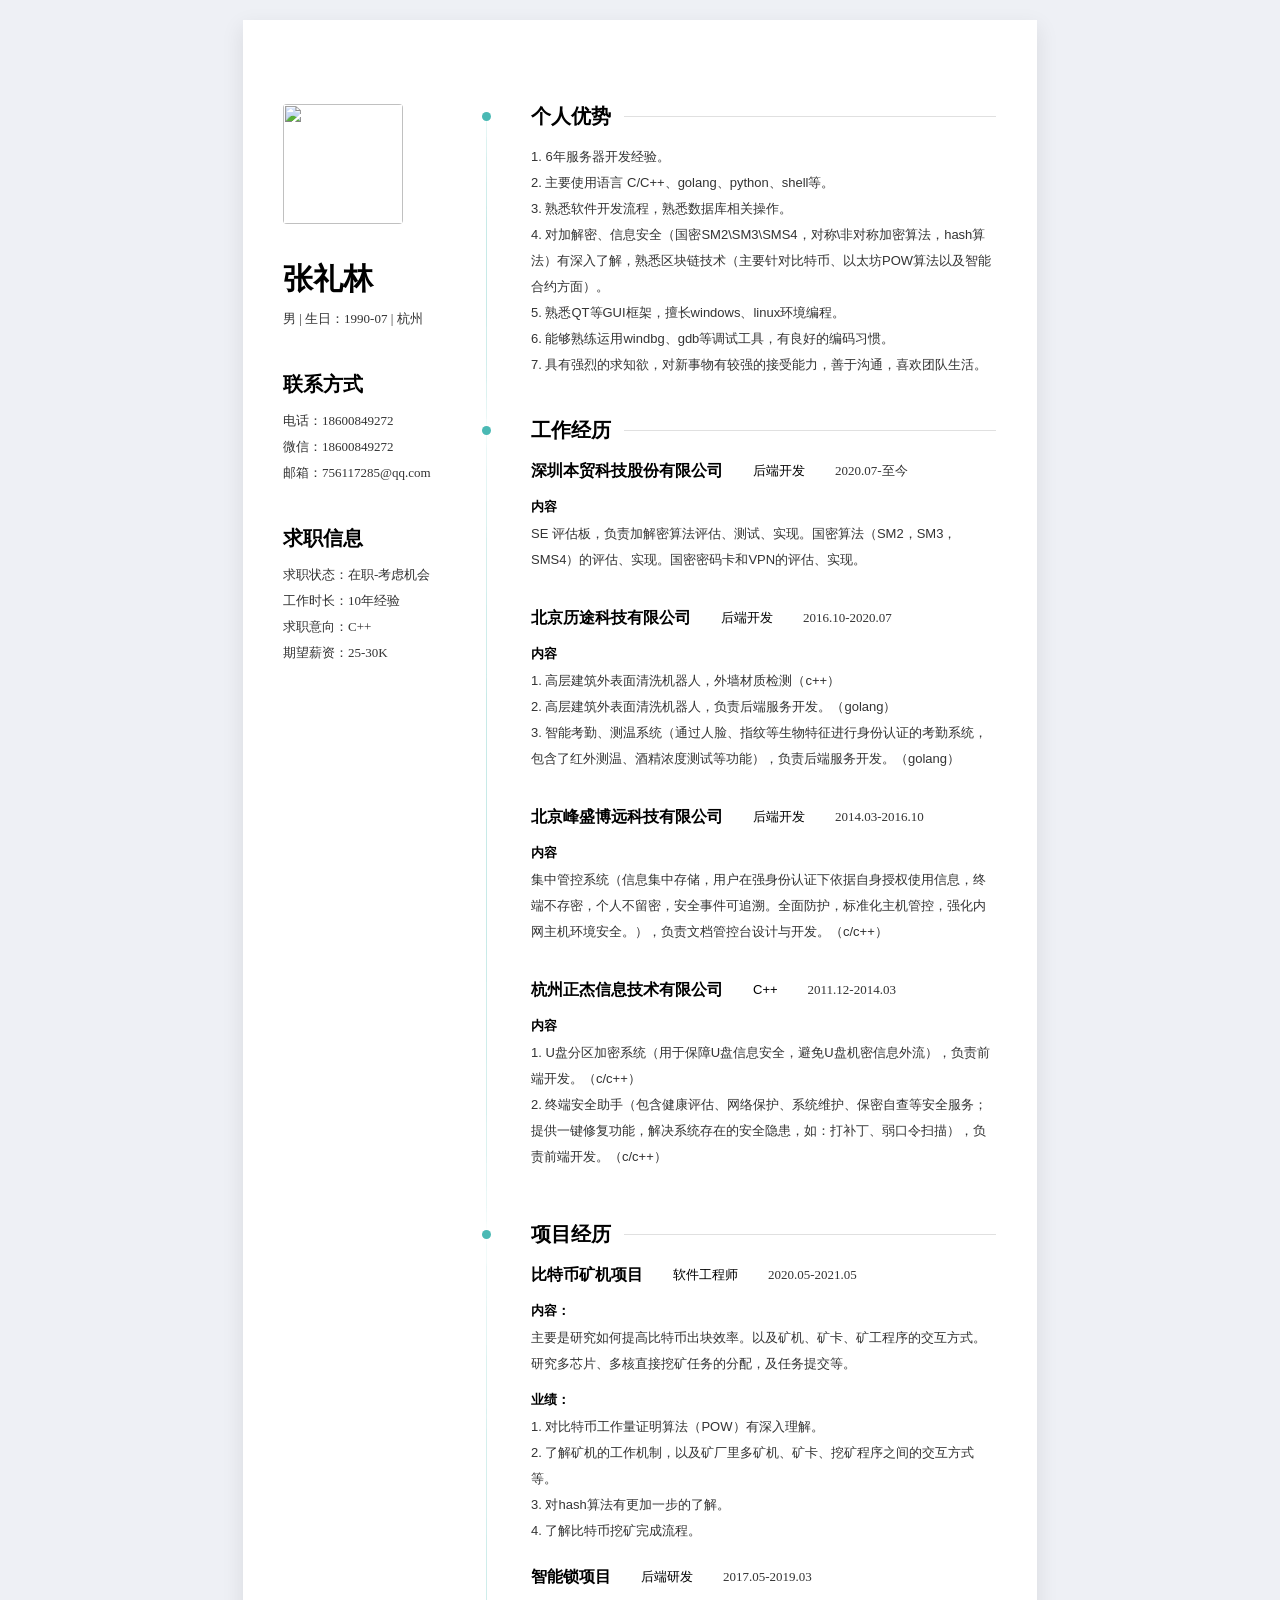
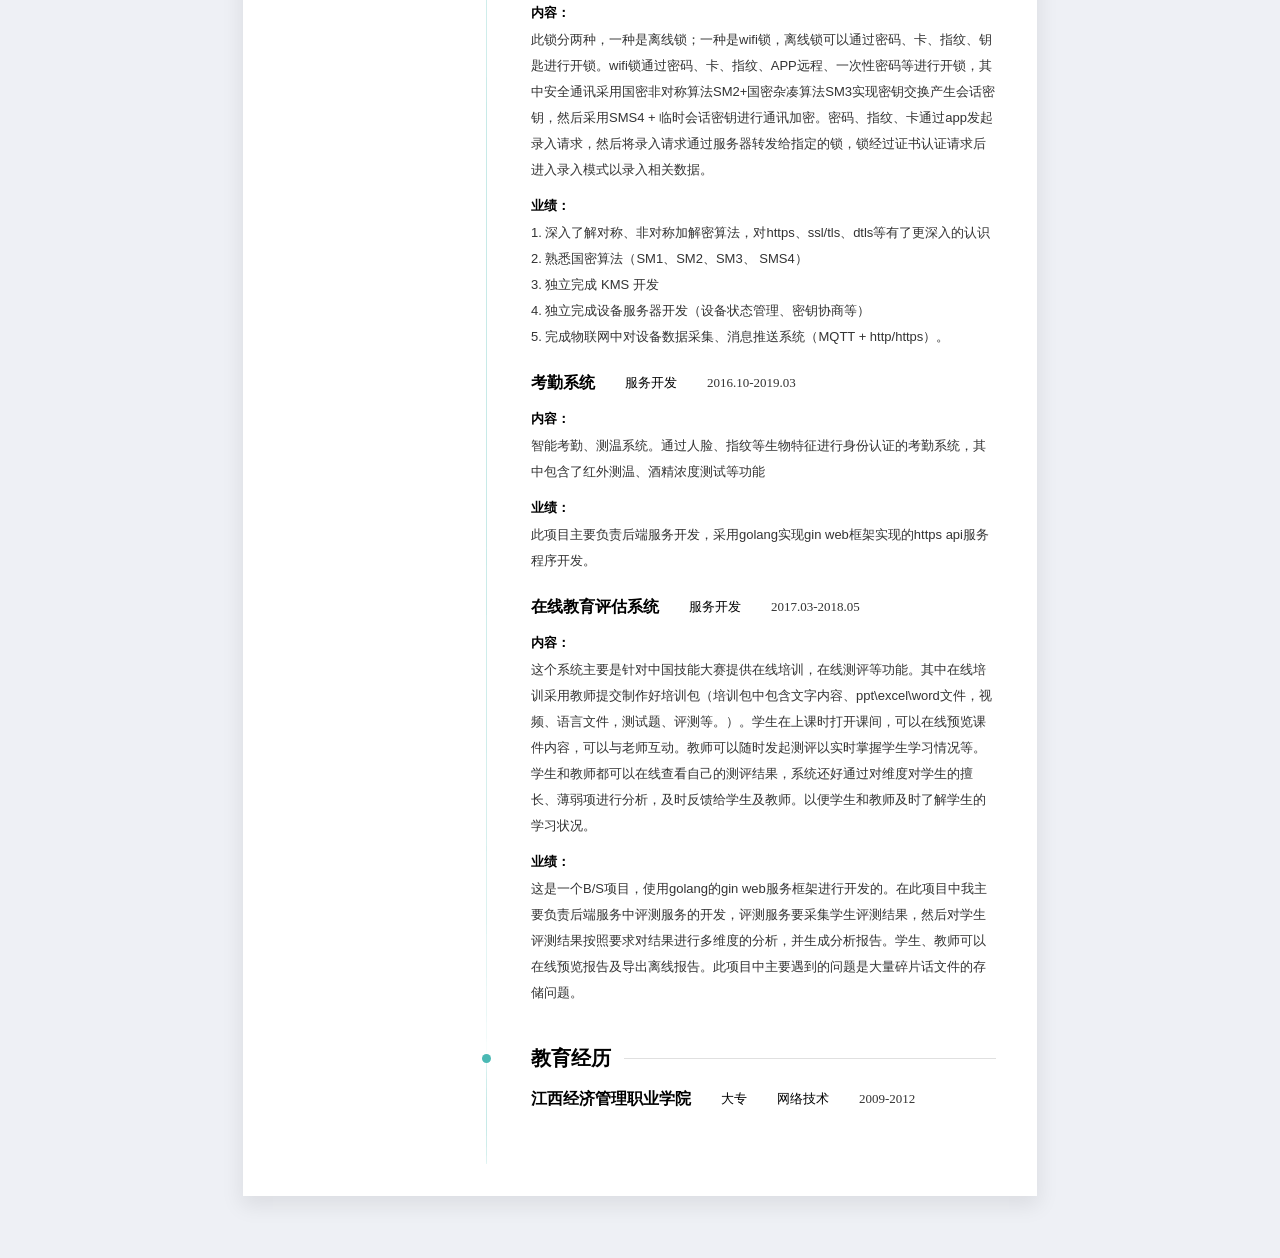
==== commit f1b65c9b: "-" ====
--- a/index.html
+++ b/index.html
@@ -1,37 +1,276 @@
-<html class="standard"><!--<![endif]--><head>
+<html class="standard">
+<!--<![endif]-->
+
+<head>
     <meta charset="utf-8">
     <meta http-equiv="X-UA-Compatible" content="IE=edge,chrome=1">
     <meta name="viewport" content="width=device-width,initial-scale=1,maximum-scale=1,user-scalable=0">
     <title>张礼林的简历</title>
-    <script src="https://static.zhipin.com/library/js/analytics/ka.zhipin.min.js"></script><script src="https://static.zhipin.com/library/js/analytics/ka.zhipin.min.js"></script><script>var staticPath="https://static.zhipin.com/zhipin-geek/chat/v31/"</script>
-    <link rel="stylesheet" href="https://static.zhipin.com/v2/web/geek/css/prop-mall.css">
-<link href="https://static.zhipin.com/zhipin-geek/chat/v31/static/css/vendor.748cb11b.css" rel="stylesheet" crossorigin="anonymous"><link href="https://static.zhipin.com/zhipin-geek/chat/v31/static/css/app.748cb11b.css" rel="stylesheet" crossorigin="anonymous"><link rel="stylesheet" type="text/css" href="https://static.zhipin.com/zhipin-geek/chat/v31/static/css/business~chat~resume~user-center.748cb11b.css"><script charset="utf-8" src="https://static.zhipin.com/zhipin-geek/chat/v31/static/js/business~chat~resume~user-center.748cb11b.js"></script><link rel="stylesheet" type="text/css" href="https://static.zhipin.com/zhipin-geek/chat/v31/static/css/guide~resume~user-center.748cb11b.css"><script charset="utf-8" src="https://static.zhipin.com/zhipin-geek/chat/v31/static/js/guide~resume~user-center.748cb11b.js"></script><link rel="stylesheet" type="text/css" href="https://static.zhipin.com/zhipin-geek/chat/v31/static/css/resume~user-center.748cb11b.css"><script charset="utf-8" src="https://static.zhipin.com/zhipin-geek/chat/v31/static/js/resume~user-center.748cb11b.js"></script><link rel="stylesheet" type="text/css" href="https://static.zhipin.com/zhipin-geek/chat/v31/static/css/resume.748cb11b.css"><script charset="utf-8" src="https://static.zhipin.com/zhipin-geek/chat/v31/static/js/resume.748cb11b.js"></script></head>
-
-<body><script src="https://retcode.alicdn.com/retcode/bl.js" crossorigin=""></script><script src="https://retcode.alicdn.com/retcode/bl.js" crossorigin=""></script>
-    <script>!function(c,b,d,a){with(c[a]||(c[a]={}),c[a].config={pid:"h9614n96f5@7f36ca53ae12344",appType:"web",imgUrl:"https://arms-retcode.aliyuncs.com/r.png?",disableHook:!0,enableSPA:!0},b)with(body)with(insertBefore(createElement("script"),firstChild))setAttribute("crossorigin","",src=d)}(window,document,"https://retcode.alicdn.com/retcode/bl.js","__bl")</script>
-    <div id="wrap" class=""><!----><!----><div data-v-b54267da="" class="switch-templates-wrapper"><div data-v-b54267da="" class="select-templates-box" style="display: none;"><div data-v-b54267da="" class="slide-box"><div data-v-b54267da="" class="slide-box-wrapper"><ul data-v-b54267da="" class="list-box" style="left: 0px;"><li data-v-b54267da="" class="item vip"><div data-v-b54267da="" class="img-box"><img data-v-b54267da="" src="https://static.zhipin.com/zhipin-geek/chat/v31/static/images/icon-vip.7de1c3c2.png" class="icon-vip"><img data-v-b54267da="" src="https://z.zhipin.com/H5/images/resume/cv_template_vip__3.png" class="img"><div data-v-b54267da="" class="btn-use">使用该模板</div><div data-v-b54267da="" class="icon-selected"><i data-v-b54267da="" class="ui-icon-check"></i></div></div><h5 data-v-b54267da="">BOSS直聘蓝</h5></li><li data-v-b54267da="" class="item vip"><div data-v-b54267da="" class="img-box"><img data-v-b54267da="" src="https://static.zhipin.com/zhipin-geek/chat/v31/static/images/icon-vip.7de1c3c2.png" class="icon-vip"><img data-v-b54267da="" src="https://z.zhipin.com/H5/images/resume/cv_template_vip1@2x.png" class="img"><div data-v-b54267da="" class="btn-use">使用该模板</div><div data-v-b54267da="" class="icon-selected"><i data-v-b54267da="" class="ui-icon-check"></i></div></div><h5 data-v-b54267da="">尊贵精英版</h5></li><li data-v-b54267da="" class="item vip"><div data-v-b54267da="" class="img-box"><img data-v-b54267da="" src="https://static.zhipin.com/zhipin-geek/chat/v31/static/images/icon-vip.7de1c3c2.png" class="icon-vip"><img data-v-b54267da="" src="https://z.zhipin.com/H5/images/resume/cv_template_vip2@2x.png" class="img"><div data-v-b54267da="" class="btn-use">使用该模板</div><div data-v-b54267da="" class="icon-selected"><i data-v-b54267da="" class="ui-icon-check"></i></div></div><h5 data-v-b54267da="">简约清新版</h5></li><li data-v-b54267da="" class="item selected"><div data-v-b54267da="" class="img-box"><!----><img data-v-b54267da="" src="https://z.zhipin.com/H5/images/resume/cv_template_boss2.png" class="img"><div data-v-b54267da="" class="btn-use">使用该模板</div><div data-v-b54267da="" class="icon-selected"><i data-v-b54267da="" class="ui-icon-check"></i></div></div><h5 data-v-b54267da="">商务简约模板</h5></li><li data-v-b54267da="" class="item"><div data-v-b54267da="" class="img-box"><!----><img data-v-b54267da="" src="https://z.zhipin.com/H5/images/resume/cv_template_boss@2x.png" class="img"><div data-v-b54267da="" class="btn-use">使用该模板</div><div data-v-b54267da="" class="icon-selected"><i data-v-b54267da="" class="ui-icon-check"></i></div></div><h5 data-v-b54267da="">Boss直聘推荐模板</h5></li><li data-v-b54267da="" class="item"><div data-v-b54267da="" class="img-box"><!----><img data-v-b54267da="" src="https://z.zhipin.com/H5/images/resume/cv_template_student@2x.png" class="img"><div data-v-b54267da="" class="btn-use">使用该模板</div><div data-v-b54267da="" class="icon-selected"><i data-v-b54267da="" class="ui-icon-check"></i></div></div><h5 data-v-b54267da="">学生求职模板</h5></li><li data-v-b54267da="" class="item"><div data-v-b54267da="" class="img-box"><!----><img data-v-b54267da="" src="https://z.zhipin.com/H5/images/resume/cv_template_business@2x.png" class="img"><div data-v-b54267da="" class="btn-use">使用该模板</div><div data-v-b54267da="" class="icon-selected"><i data-v-b54267da="" class="ui-icon-check"></i></div></div><h5 data-v-b54267da="">商务通用模板</h5></li><li data-v-b54267da="" class="item"><div data-v-b54267da="" class="img-box"><!----><img data-v-b54267da="" src="https://z.zhipin.com/H5/images/resume/cv_template_pm@2x.png" class="img"><div data-v-b54267da="" class="btn-use">使用该模板</div><div data-v-b54267da="" class="icon-selected"><i data-v-b54267da="" class="ui-icon-check"></i></div></div><h5 data-v-b54267da="">产品/运营模板</h5></li><li data-v-b54267da="" class="item"><div data-v-b54267da="" class="img-box"><!----><img data-v-b54267da="" src="https://z.zhipin.com/H5/images/resume/cv_template_coder@2x.png" class="img"><div data-v-b54267da="" class="btn-use">使用该模板</div><div data-v-b54267da="" class="icon-selected"><i data-v-b54267da="" class="ui-icon-check"></i></div></div><h5 data-v-b54267da="">程序员技术模板</h5></li><li data-v-b54267da="" class="item"><div data-v-b54267da="" class="img-box"><!----><img data-v-b54267da="" src="https://z.zhipin.com/H5/images/resume/cv_template_hr@2x.png" class="img"><div data-v-b54267da="" class="btn-use">使用该模板</div><div data-v-b54267da="" class="icon-selected"><i data-v-b54267da="" class="ui-icon-check"></i></div></div><h5 data-v-b54267da="">人事/行政/财务模板</h5></li></ul></div><a data-v-b54267da="" href="javascript:void(0);" class="go-left" style="display: none;"><img data-v-b54267da="" src="https://static.zhipin.com/zhipin-geek/chat/v31/static/images/icon-arrow-left.6e3f0a12.png"></a><a data-v-b54267da="" href="javascript:void(0);" class="go-right"><img data-v-b54267da="" src="https://static.zhipin.com/zhipin-geek/chat/v31/static/images/icon-arrow-right.1868281a.png"></a></div></div><div data-v-b54267da="" class="preview-box"><div data-v-b54267da="" class="preview-wrapper"><div data-v-7cdaf00c="" class="template-container"><div data-v-7cdaf00c="" class="flex-box"><div data-v-7cdaf00c="" class="resume-left"><img data-v-7cdaf00c="" src="https://img.bosszhipin.com/beijin/upload/avatar/20210802/690d93cdfa64952c68dfb05af0d656e1cfa26a30d07a6ee14577fe8750c39e1b_s.jpg" class="avatar"><h6 data-v-7cdaf00c="" class="name">张礼林</h6><p data-v-7cdaf00c="" class="detail-info"> 男 |  生日：1990-07  | 杭州 </p><h6 data-v-7cdaf00c="">联系方式</h6><p data-v-7cdaf00c="" class="detail-info"> 电话：18600849272<br data-v-7cdaf00c=""> 微信：18600849272<br data-v-7cdaf00c=""> 邮箱：756117285@qq.com </p><h6 data-v-7cdaf00c="">求职信息</h6><p data-v-7cdaf00c="" class="detail-info"> 求职状态：在职-考虑机会<br data-v-7cdaf00c=""> 工作时长：10年经验<br data-v-7cdaf00c=""> 求职意向：C++<br data-v-7cdaf00c=""> 期望薪资：25-30K </p><!----></div><div data-v-7cdaf00c="" class="resume-right"><ul data-v-7cdaf00c=""><li data-v-7cdaf00c="" class="item-box certificate-box"><div data-v-7cdaf00c="" class="large-title"><span data-v-7cdaf00c="" class="title-point"></span><span data-v-7cdaf00c="">个人优势</span><span data-v-7cdaf00c="" class="title-line"></span></div><ul data-v-7cdaf00c="" class="content-box"><li data-v-7cdaf00c="" class="item">1. 6年服务器开发经验。
-2. 主要使用语言 C/C++、golang、python、shell等。
-3. 熟悉软件开发流程，熟悉数据库相关操作。
-4. 对加解密、信息安全（国密SM2\SM3\SMS4，对称\非对称加密算法，hash算法）有深入了解，熟悉区块链技术（主要针对比特币、以太坊POW算法以及智能合约方面）。
-5. 熟悉QT等GUI框架，擅长windows、linux环境编程。
-6. 能够熟练运用windbg、gdb等调试工具，有良好的编码习惯。
-7. 具有强烈的求知欲，对新事物有较强的接受能力，善于沟通，喜欢团队生活。</li></ul></li><li data-v-7cdaf00c="" class="item-box job-box"><div data-v-7cdaf00c="" class="large-title"><span data-v-7cdaf00c="">工作经历</span><span data-v-7cdaf00c="" class="title-line"></span></div><div data-v-7cdaf00c="" class="content-box"><ul data-v-7cdaf00c=""><li data-v-7cdaf00c="" class="job-item"><div data-v-7cdaf00c="" class="little-title"><h5 data-v-7cdaf00c="" class="company-job"><div data-v-7cdaf00c="" class="item">深圳本贸科技股份有限公司</div><div data-v-7cdaf00c="" class="item">后端开发</div><div data-v-7cdaf00c="" class="item date-range"> 2020.07-至今 </div></h5></div><div data-v-7cdaf00c="" class="job-desc"><p data-v-7cdaf00c="" class="label">内容</p><ul data-v-7cdaf00c="" class="project-list"><li data-v-7cdaf00c="" class="project-item"> SE 评估板，负责加解密算法评估、测试、实现。国密算法（SM2，SM3，SMS4）的评估、实现。国密密码卡和VPN的评估、实现。 </li></ul><!----><ul data-v-7cdaf00c="" class="project-list"><li data-v-7cdaf00c="" class="project-item">  </li></ul></div></li><li data-v-7cdaf00c="" class="job-item"><div data-v-7cdaf00c="" class="little-title"><h5 data-v-7cdaf00c="" class="company-job"><div data-v-7cdaf00c="" class="item">北京历途科技有限公司</div><div data-v-7cdaf00c="" class="item">后端开发</div><div data-v-7cdaf00c="" class="item date-range"> 2016.10-2020.07 </div></h5></div><div data-v-7cdaf00c="" class="job-desc"><p data-v-7cdaf00c="" class="label">内容</p><ul data-v-7cdaf00c="" class="project-list"><li data-v-7cdaf00c="" class="project-item"> 1. 高层建筑外表面清洗机器人，外墙材质检测（c++）
-2. 高层建筑外表面清洗机器人，负责后端服务开发。（golang）
-3. 智能考勤、测温系统（通过人脸、指纹等生物特征进行身份认证的考勤系统，包含了红外测温、酒精浓度测试等功能），负责后端服务开发。（golang） </li></ul><!----><ul data-v-7cdaf00c="" class="project-list"><li data-v-7cdaf00c="" class="project-item">  </li></ul></div></li><li data-v-7cdaf00c="" class="job-item"><div data-v-7cdaf00c="" class="little-title"><h5 data-v-7cdaf00c="" class="company-job"><div data-v-7cdaf00c="" class="item">北京峰盛博远科技有限公司</div><div data-v-7cdaf00c="" class="item">后端开发</div><div data-v-7cdaf00c="" class="item date-range"> 2014.03-2016.10 </div></h5></div><div data-v-7cdaf00c="" class="job-desc"><p data-v-7cdaf00c="" class="label">内容</p><ul data-v-7cdaf00c="" class="project-list"><li data-v-7cdaf00c="" class="project-item"> 集中管控系统（信息集中存储，用户在强身份认证下依据自身授权使用信息，终端不存密，个人不留密，安全事件可追溯。全面防护，标准化主机管控，强化内网主机环境安全。），负责文档管控台设计与开发。（c/c++） </li></ul><!----><ul data-v-7cdaf00c="" class="project-list"><li data-v-7cdaf00c="" class="project-item">  </li></ul></div></li><li data-v-7cdaf00c="" class="job-item"><div data-v-7cdaf00c="" class="little-title"><h5 data-v-7cdaf00c="" class="company-job"><div data-v-7cdaf00c="" class="item">杭州正杰信息技术有限公司</div><div data-v-7cdaf00c="" class="item">C++</div><div data-v-7cdaf00c="" class="item date-range"> 2011.12-2014.03 </div></h5></div><div data-v-7cdaf00c="" class="job-desc"><p data-v-7cdaf00c="" class="label">内容</p><ul data-v-7cdaf00c="" class="project-list"><li data-v-7cdaf00c="" class="project-item"> 1. U盘分区加密系统（用于保障U盘信息安全，避免U盘机密信息外流），负责前端开发。（c/c++）
-2. 终端安全助手（包含健康评估、网络保护、系统维护、保密自查等安全服务；提供一键修复功能，解决系统存在的安全隐患，如：打补丁、弱口令扫描），负责前端开发。（c/c++） </li></ul><!----><ul data-v-7cdaf00c="" class="project-list"><li data-v-7cdaf00c="" class="project-item">  </li></ul></div></li></ul></div></li><!----><li data-v-7cdaf00c="" class="item-box job-box"><div data-v-7cdaf00c="" class="large-title"><span data-v-7cdaf00c="" class="title-point"></span><span data-v-7cdaf00c="">项目经历</span><span data-v-7cdaf00c="" class="title-line"></span></div><div data-v-7cdaf00c="" class="content-box"><ul data-v-7cdaf00c=""><li data-v-7cdaf00c="" class="job-item"><div data-v-7cdaf00c="" class="little-title"><h5 data-v-7cdaf00c="" class="company-job"><div data-v-7cdaf00c="" class="item">比特币矿机项目</div><div data-v-7cdaf00c="" class="item">软件工程师</div><div data-v-7cdaf00c="" class="item date-range"> 2020.05-2021.05 </div></h5></div><div data-v-7cdaf00c="" class="job-desc"><p data-v-7cdaf00c="" class="label">内容：</p><ul data-v-7cdaf00c="" class="project-list"><li data-v-7cdaf00c="" class="project-item"> 主要是研究如何提高比特币出块效率。以及矿机、矿卡、矿工程序的交互方式。研究多芯片、多核直接挖矿任务的分配，及任务提交等。 </li></ul><p data-v-7cdaf00c="" class="label">业绩：</p><ul data-v-7cdaf00c="" class="project-list"><li data-v-7cdaf00c="" class="project-item"> 1. 对比特币工作量证明算法（POW）有深入理解。
-2. 了解矿机的工作机制，以及矿厂里多矿机、矿卡、挖矿程序之间的交互方式等。
-3. 对hash算法有更加一步的了解。
-4. 了解比特币挖矿完成流程。 </li></ul></div></li><li data-v-7cdaf00c="" class="job-item"><div data-v-7cdaf00c="" class="little-title"><h5 data-v-7cdaf00c="" class="company-job"><div data-v-7cdaf00c="" class="item">智能锁项目</div><div data-v-7cdaf00c="" class="item">后端研发</div><div data-v-7cdaf00c="" class="item date-range"> 2017.05-2019.03 </div></h5></div><div data-v-7cdaf00c="" class="job-desc"><p data-v-7cdaf00c="" class="label">内容：</p><ul data-v-7cdaf00c="" class="project-list"><li data-v-7cdaf00c="" class="project-item"> 此锁分两种，一种是离线锁；一种是wifi锁，离线锁可以通过密码、卡、指纹、钥匙进行开锁。wifi锁通过密码、卡、指纹、APP远程、一次性密码等进行开锁，其中安全通讯采用国密非对称算法SM2+国密杂凑算法SM3实现密钥交换产生会话密钥，然后采用SMS4 + 临时会话密钥进行通讯加密。密码、指纹、卡通过app发起录入请求，然后将录入请求通过服务器转发给指定的锁，锁经过证书认证请求后进入录入模式以录入相关数据。 </li></ul><p data-v-7cdaf00c="" class="label">业绩：</p><ul data-v-7cdaf00c="" class="project-list"><li data-v-7cdaf00c="" class="project-item"> 1. 深入了解对称、非对称加解密算法，对https、ssl/tls、dtls等有了更深入的认识
-2. 熟悉国密算法（SM1、SM2、SM3、 SMS4）
-3. 独立完成 KMS 开发
-4. 独立完成设备服务器开发（设备状态管理、密钥协商等）
-5. 完成物联网中对设备数据采集、消息推送系统（MQTT + http/https）。 </li></ul></div></li><li data-v-7cdaf00c="" class="job-item"><div data-v-7cdaf00c="" class="little-title"><h5 data-v-7cdaf00c="" class="company-job"><div data-v-7cdaf00c="" class="item">考勤系统</div><div data-v-7cdaf00c="" class="item">服务开发</div><div data-v-7cdaf00c="" class="item date-range"> 2016.10-2019.03 </div></h5></div><div data-v-7cdaf00c="" class="job-desc"><p data-v-7cdaf00c="" class="label">内容：</p><ul data-v-7cdaf00c="" class="project-list"><li data-v-7cdaf00c="" class="project-item"> 智能考勤、测温系统。通过人脸、指纹等生物特征进行身份认证的考勤系统，其中包含了红外测温、酒精浓度测试等功能 </li></ul><p data-v-7cdaf00c="" class="label">业绩：</p><ul data-v-7cdaf00c="" class="project-list"><li data-v-7cdaf00c="" class="project-item"> 此项目主要负责后端服务开发，采用golang实现gin web框架实现的https api服务程序开发。 </li></ul></div></li><li data-v-7cdaf00c="" class="job-item"><div data-v-7cdaf00c="" class="little-title"><h5 data-v-7cdaf00c="" class="company-job"><div data-v-7cdaf00c="" class="item">在线教育评估系统</div><div data-v-7cdaf00c="" class="item">服务开发</div><div data-v-7cdaf00c="" class="item date-range"> 2017.03-2018.05 </div></h5></div><div data-v-7cdaf00c="" class="job-desc"><p data-v-7cdaf00c="" class="label">内容：</p><ul data-v-7cdaf00c="" class="project-list"><li data-v-7cdaf00c="" class="project-item"> 这个系统主要是针对中国技能大赛提供在线培训，在线测评等功能。其中在线培训采用教师提交制作好培训包（培训包中包含文字内容、ppt\excel\word文件，视频、语言文件，测试题、评测等。）。学生在上课时打开课间，可以在线预览课件内容，可以与老师互动。教师可以随时发起测评以实时掌握学生学习情况等。学生和教师都可以在线查看自己的测评结果，系统还好通过对维度对学生的擅长、薄弱项进行分析，及时反馈给学生及教师。以便学生和教师及时了解学生的学习状况。 </li></ul><p data-v-7cdaf00c="" class="label">业绩：</p><ul data-v-7cdaf00c="" class="project-list"><li data-v-7cdaf00c="" class="project-item"> 这是一个B/S项目，使用golang的gin web服务框架进行开发的。在此项目中我主要负责后端服务中评测服务的开发，评测服务要采集学生评测结果，然后对学生评测结果按照要求对结果进行多维度的分析，并生成分析报告。学生、教师可以在线预览报告及导出离线报告。此项目中主要遇到的问题是大量碎片话文件的存储问题。 </li></ul></div></li></ul></div></li><li data-v-7cdaf00c="" class="item-box edu-box"><div data-v-7cdaf00c="" class="large-title"><span data-v-7cdaf00c="">教育经历</span><span data-v-7cdaf00c="" class="title-line"></span></div><ul data-v-7cdaf00c="" class="content-box"><li data-v-7cdaf00c="" class="item"><div data-v-7cdaf00c="" class="little-title"><h5 data-v-7cdaf00c="" class="company-job"><div data-v-7cdaf00c="" class="item">江西经济管理职业学院</div><div data-v-7cdaf00c="" class="item">大专</div><div data-v-7cdaf00c="" class="item">网络技术</div><div data-v-7cdaf00c="" class="item date-range">2009-2012</div></h5></div><div data-v-7cdaf00c="" class="edu-duty"></div></li></ul></li><!----><!----></ul></div></div></div></div></div><!----><!----><!----></div><!----><div id="siderbar" style="display: none;"><div class="sider-index"><ul class="siderbar-top"><li data-value="interest"><a href="javascript:;" ka="side_interest"><i class="icon-sider-interest"></i>感兴趣</a></li><li data-value="contact"><a href="javascript:;" ka="side_chat"><i class="icon-sider-chat"></i>沟通过</a></li><li data-value="deliver"><a href="javascript:;" ka="side_deliver"><i class="icon-sider-resume"></i>已投递</a></li><li data-value="interview"><a href="javascript:;" ka="side_interview"><i class="icon-sider-interview"></i>面试</a></li></ul><ul class="siderbar-bottom"><li><a href="javascript:;" title="返回顶部" class="siderbar-back-top"></a></li><li><a href="javascript:;" class="siderbar-service">客服</a></li><li><a href="javascript:;" class="siderbar-feedback">反馈</a></li><li><a href="javascript:;" class="siderbar-wechat">微信 <div class="qrcode-layer "><i></i><img src="https://static.zhipin.com/v2/web/geek/images/wechat-qrcode.jpg" alt="">关注BOSS直聘微信服务号</div></a></li><li><a href="javascript:;" class="siderbar-app">APP <div class="qrcode-layer"><i></i><img src="/wapi/zpgeek/qrcode/generate.json?content=https%3A%2F%2Fwww.zhipin.com%2Fd%2Fv2%2F%3Ftype%3Dqr%26pkn%3Dmain-m%26sid%3Dmoren_14&amp;w=200&amp;h=200" alt="">下载BOSS直聘APP</div></a></li></ul></div></div><div style="display: none;"><svg><symbol id="icon-svg-delete" viewBox="0 0 1024 1024"><path d="M384 320H160a32 32 0 0 1 0-64h160v-64a64 64 0 0 1 64-64h256a64 64 0 0 1 64 64v64h160a32 32 0 1 1 0 64H640v-96a32 32 0 0 0-32-32H416a32 32 0 0 0-32 32v96z m-192 64v384a64 64 0 0 0 64 64h512a64 64 0 0 0 64-64V384h64v384a128 128 0 0 1-128 128H256a128 128 0 0 1-128-128V384h64z m224 0a32 32 0 0 1 32 32v320a32 32 0 1 1-64 0V416a32 32 0 0 1 32-32z m192 0a32 32 0 0 1 32 32v320a32 32 0 1 1-64 0V416a32 32 0 0 1 32-32z" p-id="10911"></path></symbol><symbol id="icon-svg-resume" viewBox="0 0 1024 1024"><path d="M265.481481 568.888889h530.962963v37.925926H265.481481v-37.925926z m0 113.777778h530.962963v37.925926H265.481481v-37.925926zM796.444444 338.792296V379.259259h-87.002074C631.808 379.259259 568.888889 315.885037 568.888889 237.681778V75.851852h40.163555v161.829926a100.769185 100.769185 0 0 0 100.389926 101.110518H796.444444z" p-id="14319"></path><path d="M868.086519 288.426667l-178.858667-171.045926H278.110815c-46.535111 0-84.271407 37.167407-84.271408 83.057778v623.122962c0 45.89037 37.736296 83.057778 84.271408 83.057778h505.704296c46.535111 0 84.271407-37.167407 84.271408-83.057778V288.388741zM278.110815 75.851852h428.183704L910.222222 270.866963v552.656593C910.222222 892.397037 853.636741 948.148148 783.815111 948.148148H278.110815C208.327111 948.148148 151.703704 892.359111 151.703704 823.523556V200.476444C151.703704 131.602963 208.289185 75.851852 278.110815 75.851852z" p-id="14320"></path></symbol><symbol id="icon-svg-add" viewBox="0 0 1024 1024"><path d="M157.538462 78.769231a78.769231 78.769231 0 0 0-78.769231 78.769231v708.923076a78.769231 78.769231 0 0 0 78.769231 78.769231h708.923076a78.769231 78.769231 0 0 0 78.769231-78.769231V157.538462a78.769231 78.769231 0 0 0-78.769231-78.769231H157.538462z m0-78.769231h708.923076a157.538462 157.538462 0 0 1 157.538462 157.538462v708.923076a157.538462 157.538462 0 0 1-157.538462 157.538462H157.538462a157.538462 157.538462 0 0 1-157.538462-157.538462V157.538462a157.538462 157.538462 0 0 1 157.538462-157.538462z" p-id="5726"></path><path d="M472.615385 472.615385V275.692308a39.384615 39.384615 0 0 1 78.76923 0V472.615385h196.923077a39.384615 39.384615 0 0 1 0 78.76923H551.384615v196.923077a39.384615 39.384615 0 0 1-78.76923 0V551.384615H275.692308a39.384615 39.384615 0 0 1 0-78.76923H472.615385z" p-id="5727"></path></symbol><symbol id="icon-svg-edit" viewBox="0 0 1024 1024"><path d="M676.544 155.456a27.456 27.456 0 0 1-27.392 27.392H234.048a51.2 51.2 0 0 0-51.2 51.2v555.904a51.2 51.2 0 0 0 51.2 51.2h555.904a51.2 51.2 0 0 0 51.2-51.2V374.848a27.456 27.456 0 0 1 54.848 0V793.6a102.4 102.4 0 0 1-102.4 102.4H230.4A102.4 102.4 0 0 1 128 793.6V230.4A102.4 102.4 0 0 1 230.4 128h418.752c15.168 0 27.392 12.288 27.392 27.456z m209.728-17.792a32.896 32.896 0 0 1 0 46.528l-478.336 477.44a32.96 32.96 0 0 1-46.592-46.528l478.336-477.44c12.864-12.8 33.728-12.8 46.592 0z" p-id="5971"></path></symbol><symbol id="icon_women" viewBox="0 0 1024 1024"><path d="M38.39999999999998 512a473.6 473.6 0 1 0 947.2 0 473.6 473.6 0 1 0-947.2 0z" fill="#FF4A55"></path><path d="M421.504 647.744l45.248 45.248a32 32 0 0 1-45.248 45.312l-45.248-45.312-45.248 45.312a32 32 0 0 1-45.312-45.312l45.312-45.248-45.312-45.248a32 32 0 0 1 45.312-45.248l45.248 45.248 47.104-47.104a192 192 0 1 1 45.248 45.248l-47.104 47.104zM670.4 353.6a128 128 0 1 0-181.056 181.056A128 128 0 0 0 670.4 353.6z" fill="#FFF"></path></symbol><symbol id="icon_indeterminacy" viewBox="0 0 1024 1024"><path d="M38.39999999999998 512a473.6 473.6 0 1 0 947.2 0 473.6 473.6 0 1 0-947.2 0z" fill="#37C2BC"></path><path d="M352 544h320a32 32 0 0 0 0-64H352a32 32 0 0 0 0 64z" fill="#FFF"></path></symbol><symbol id="icon_man" viewBox="0 0 1024 1024"><path d="M64 512a448 448 0 1 0 896 0 448 448 0 1 0-896 0z" fill="#4BA1F1"></path><path d="M638.4 340.352h-69.248a32 32 0 0 1 0-64h178.496v179.712a32 32 0 1 1-64 0v-70.4l-83.008 82.88a192 192 0 1 1-45.248-45.248l83.008-83.008zM353.6 670.4a128 128 0 1 0 181.056-181.056A128 128 0 0 0 353.6 670.4z" fill="#FFF"></path></symbol><symbol id="icon-move-up" viewBox="0 0 1024 1024"><path d="M128 1006.336h768a42.666667 42.666667 0 0 0 0-85.333333h-768a42.666667 42.666667 0 0 0 0 85.333333z m640-597.333333h129.450667a17.066667 17.066667 0 0 0 12.117333-29.184L542.208 12.458667a42.666667 42.666667 0 0 0-60.416 0L114.432 379.818667a17.066667 17.066667 0 0 0 12.117333 29.184H256v384a42.666667 42.666667 0 0 0 42.666667 42.666666h426.666666a42.666667 42.666667 0 0 0 42.666667-42.666666v-384z m-85.333333-85.333334v426.666667H341.333333v-426.666667h-50.005333L512 102.997333l220.672 220.672H682.666667z" p-id="5639"></path></symbol><symbol id="icon-move-down" viewBox="0 0 1024 1024"><path d="M128 0h768a42.666667 42.666667 0 1 1 0 85.333333h-768a42.666667 42.666667 0 1 1 0-85.333333zM768 597.333333h129.450667a17.066667 17.066667 0 0 1 12.117333 29.098667l-367.36 367.36a42.666667 42.666667 0 0 1-60.416 0L114.432 626.432A17.066667 17.066667 0 0 1 126.549333 597.333333H256V213.333333a42.666667 42.666667 0 0 1 42.666667-42.666666h426.666666a42.666667 42.666667 0 0 1 42.666667 42.666666V597.333333zM682.666667 682.666667V256H341.333333v426.666667h-50.005333L512 903.338667 732.672 682.666667H682.666667z" p-id="10239"></path></symbol><symbol id="icon-company"><path d="M1,10 L1,1 C1,0.44771525 1.44771525,0 2,0 L7,0 C7.55228475,0 8,0.44771525 8,1 L8,2 L11,2 C11.5522847,2 12,2.44771525 12,3 L12,10 L12.5,10 C12.7761424,10 13,10.2238576 13,10.5 C13,10.7761424 12.7761424,11 12.5,11 L0.5,11 C0.223857625,11 0,10.7761424 0,10.5 C0,10.2238576 0.223857625,10 0.5,10 L1,10 Z M8,10 L11,10 L11,3 L8,3 L8,10 Z M2,10 L7,10 L7,2 L7,1 L2,1 L2,10 Z M3.5,2 L5.5,2 C5.77614237,2 6,2.22385763 6,2.5 C6,2.77614237 5.77614237,3 5.5,3 L3.5,3 C3.22385763,3 3,2.77614237 3,2.5 C3,2.22385763 3.22385763,2 3.5,2 Z"></path></symbol><symbol id="icon-job"><g transform="translate(-591.000000, -580.000000)"><g transform="translate(591.000000, 503.000000)"><path d="M2.82425,79.4919231 L2.82425,78.76 C2.82425,78.0401506 3.43457988,77.4611538 4.18188331,77.4611538 L8.67728336,77.4611538 C9.42458678,77.4611538 10.0349167,78.0401506 10.0349167,78.76 L10.0349167,79.4919231 L11.0066667,79.4919231 C11.8466918,79.4919231 12.5276667,80.1567802 12.5276667,80.9769231 L12.5276667,86.3923077 C12.5276667,87.2124505 11.8466918,87.8773077 11.0066667,87.8773077 L1.99333333,87.8773077 C1.15330823,87.8773077 0.472333333,87.2124505 0.472333333,86.3923077 L0.472333333,80.9769231 C0.472333333,80.1567802 1.15330823,79.4919231 1.99333333,79.4919231 L2.82425,79.4919231 Z M3.61291667,79.4919231 L9.24625,79.4919231 L9.24625,78.76 C9.24625,78.4704427 8.9940117,78.2311538 8.67728336,78.2311538 L4.18188331,78.2311538 C3.86515496,78.2311538 3.61291667,78.4704427 3.61291667,78.76 L3.61291667,79.4919231 Z M1.99333333,80.2619231 C1.5888768,80.2619231 1.261,80.5820395 1.261,80.9769231 L1.261,86.3923077 C1.261,86.7871913 1.5888768,87.1073077 1.99333333,87.1073077 L11.0066667,87.1073077 C11.4111232,87.1073077 11.739,86.7871913 11.739,86.3923077 L11.739,80.9769231 C11.739,80.5820395 11.4111232,80.2619231 11.0066667,80.2619231 L1.99333333,80.2619231 Z M5.02125,83.4506596 C4.80346571,83.4506596 4.62691667,83.2469491 4.62691667,82.9956596 C4.62691667,82.74437 4.80346571,82.5406596 5.02125,82.5406596 L7.83791667,82.5406596 C8.05570095,82.5406596 8.23225,82.74437 8.23225,82.9956596 C8.23225,83.2469491 8.05570095,83.4506596 7.83791667,83.4506596 L5.02125,83.4506596 Z"></path></g></g></symbol></svg></div></div>
-    <input type="hidden" id="page_key_name" value="cpc_resume_template">
-    <script src="https://static.zhipin.com/library/js/lib/jquery-1.12.2.min.js" crossorigin="anonymous"></script>
-    <script src="https://static.zhipin.com/library/js/lib/mqtt.js" crossorigin="anonymous"></script>
-    <script src="https://static.zhipin.com/v2/web/geek/js/propMall.js" crossorigin="anonymous"></script>
-    <script>function get_share_datas_from_html_inapp(){var e="shdefault",t=getQueryString("shid"),n=getQueryString("sid");t?e=t:n&&(e=n);var r="pkdefault",a="ppdefault",u=document.getElementById("page_key_name");if(u){var i=u.value;if(i){var l=i.split("|");1==l.length?r=l[0]:2<=l.length&&(r=l[0],a=l[1])}}var g=new Array;return g.shid=e,g.pk=r,g.pp=a,g}function getQueryString(e){var t=new RegExp("(^|&)"+e+"=([^&]*)(&|$)"),n=window.location.search.substr(1).match(t);return null!=n?unescape(n[2]):null}</script>
-    <script>var _T=_T||[];!function(){var t=document.createElement("script");t.src="https://static.zhipin.com/library/js/analytics/ka.zhipin.min.js";var e=document.getElementsByTagName("script")[0];e.parentNode.insertBefore(t,e)}()</script>
-<script src="https://static.zhipin.com/zhipin-geek/chat/v31/static/js/vendor.748cb11b.js" crossorigin="anonymous"></script><script src="https://static.zhipin.com/zhipin-geek/chat/v31/static/js/app.748cb11b.js" crossorigin="anonymous"></script><iframe name="zhipinFrame" style="display: none;"></iframe><iframe name="zhipinFrame" style="display: none;"></iframe>
-
-<div data-v-b54267da="" data-transfer="true" class="dialog-wrap vip-buy-dialog v-transfer-dom" style="display: none;"><div ka="dialog_layer" class="dialog-layer"></div><div class="dialog-container" style="display: none;"><div class="dialog-header"><!----><h3 class="title"></h3><span ka="dialog_close" class="close"><i class="icon-close"></i></span></div><div class="dialog-body"></div><!----></div></div><div data-v-b54267da="" data-transfer="true" class="dialog-wrap vip-sider-dialog dialog-flyin-large v-transfer-dom" style="display: none;"><div ka="dialog_layer" class="dialog-layer"></div><div class="dialog-container" style="display: none;"><!----><div class="dialog-body"><div data-v-b54267da="" class="vip-frame"><iframe data-v-b54267da="" src=""></iframe></div></div><!----></div></div><div data-v-b54267da="" data-transfer="true" class="dialog-wrap prop-buy-dialog v-transfer-dom" style="display: none;"><div ka="dialog_layer" class="dialog-layer"></div><div class="dialog-container" style="display: none;"><div class="dialog-header"><!----><h3 class="title"></h3><span ka="dialog_close" class="close"><i class="icon-close"></i></span></div><div class="dialog-body"><!----><!----><!----><!----><div class="data-tips"><div class="tip-inner"><p class="gray"><i class="ui-icon-loading"></i>正在加载中...</p></div></div></div><!----></div></div></body></html>+    <!-- <link rel="stylesheet" href="https://static.zhipin.com/v2/web/geek/css/prop-mall.css">
+    <link href="https://static.zhipin.com/zhipin-geek/chat/v31/static/css/vendor.748cb11b.css" rel="stylesheet" crossorigin="anonymous">
+    <link rel="stylesheet" type="text/css" href="https://static.zhipin.com/zhipin-geek/chat/v31/static/css/resume.748cb11b.css"> -->
+
+    <link rel="stylesheet" href="css/prop-mall.css">
+    <link href="css/vendor.748cb11b.css" rel="stylesheet" crossorigin="anonymous">
+    <link rel="stylesheet" type="text/css" href="css/resume.748cb11b.css">
+</head>
+
+<body>
+        <div data-v-b54267da="" class="switch-templates-wrapper">
+            <div data-v-b54267da="" class="preview-box">
+                <div data-v-b54267da="" class="preview-wrapper">
+                    <div data-v-7cdaf00c="" class="template-container">
+                        <div data-v-7cdaf00c="" class="flex-box">
+                            <div data-v-7cdaf00c="" class="resume-left"><img data-v-7cdaf00c=""
+                                    src="https://img.bosszhipin.com/beijin/upload/avatar/20210802/690d93cdfa64952c68dfb05af0d656e1cfa26a30d07a6ee14577fe8750c39e1b_s.jpg"
+                                    class="avatar">
+                                <h6 data-v-7cdaf00c="" class="name">张礼林</h6>
+                                <p data-v-7cdaf00c="" class="detail-info"> 男 | 生日：1990-07 | 杭州 </p>
+                                <h6 data-v-7cdaf00c="">联系方式</h6>
+                                <p data-v-7cdaf00c="" class="detail-info"> 电话：18600849272<br data-v-7cdaf00c=""> 微信：18600849272<br data-v-7cdaf00c=""> 邮箱：756117285@qq.com </p>
+                                <h6 data-v-7cdaf00c="">求职信息</h6>
+                                <p data-v-7cdaf00c="" class="detail-info"> 求职状态：在职-考虑机会<br data-v-7cdaf00c=""> 工作时长：10年经验<br data-v-7cdaf00c=""> 求职意向：C++<br data-v-7cdaf00c=""> 期望薪资：25-30K </p>
+                                <!---->
+                            </div>
+                            <div data-v-7cdaf00c="" class="resume-right">
+                                <ul data-v-7cdaf00c="">
+                                    <li data-v-7cdaf00c="" class="item-box certificate-box">
+                                        <div data-v-7cdaf00c="" class="large-title"><span data-v-7cdaf00c=""
+                                                class="title-point"></span><span data-v-7cdaf00c="">个人优势</span><span
+                                                data-v-7cdaf00c="" class="title-line"></span></div>
+                                        <ul data-v-7cdaf00c="" class="content-box">
+                                            <li data-v-7cdaf00c="" class="item">1. 6年服务器开发经验。
+                                                2. 主要使用语言 C/C++、golang、python、shell等。
+                                                3. 熟悉软件开发流程，熟悉数据库相关操作。
+                                                4. 对加解密、信息安全（国密SM2\SM3\SMS4，对称\非对称加密算法，hash算法）有深入了解，熟悉区块链技术（主要针对比特币、以太坊POW算法以及智能合约方面）。
+                                                5. 熟悉QT等GUI框架，擅长windows、linux环境编程。
+                                                6. 能够熟练运用windbg、gdb等调试工具，有良好的编码习惯。
+                                                7. 具有强烈的求知欲，对新事物有较强的接受能力，善于沟通，喜欢团队生活。</li>
+                                        </ul>
+                                    </li>
+                                    <li data-v-7cdaf00c="" class="item-box job-box">
+                                        <div data-v-7cdaf00c="" class="large-title"><span
+                                                data-v-7cdaf00c="">工作经历</span><span data-v-7cdaf00c=""
+                                                class="title-line"></span></div>
+                                        <div data-v-7cdaf00c="" class="content-box">
+                                            <ul data-v-7cdaf00c="">
+                                                <li data-v-7cdaf00c="" class="job-item">
+                                                    <div data-v-7cdaf00c="" class="little-title">
+                                                        <h5 data-v-7cdaf00c="" class="company-job">
+                                                            <div data-v-7cdaf00c="" class="item">深圳本贸科技股份有限公司</div>
+                                                            <div data-v-7cdaf00c="" class="item">后端开发</div>
+                                                            <div data-v-7cdaf00c="" class="item date-range"> 2020.07-至今
+                                                            </div>
+                                                        </h5>
+                                                    </div>
+                                                    <div data-v-7cdaf00c="" class="job-desc">
+                                                        <p data-v-7cdaf00c="" class="label">内容</p>
+                                                        <ul data-v-7cdaf00c="" class="project-list">
+                                                            <li data-v-7cdaf00c="" class="project-item"> SE 评估板，负责加解密算法评估、测试、实现。国密算法（SM2，SM3，SMS4）的评估、实现。国密密码卡和VPN的评估、实现。
+                                                            </li>
+                                                        </ul>
+                                                        <!---->
+                                                        <ul data-v-7cdaf00c="" class="project-list">
+                                                            <li data-v-7cdaf00c="" class="project-item"> </li>
+                                                        </ul>
+                                                    </div>
+                                                </li>
+                                                <li data-v-7cdaf00c="" class="job-item">
+                                                    <div data-v-7cdaf00c="" class="little-title">
+                                                        <h5 data-v-7cdaf00c="" class="company-job">
+                                                            <div data-v-7cdaf00c="" class="item">北京历途科技有限公司</div>
+                                                            <div data-v-7cdaf00c="" class="item">后端开发</div>
+                                                            <div data-v-7cdaf00c="" class="item date-range"> 2016.10-2020.07 </div>
+                                                        </h5>
+                                                    </div>
+                                                    <div data-v-7cdaf00c="" class="job-desc">
+                                                        <p data-v-7cdaf00c="" class="label">内容</p>
+                                                        <ul data-v-7cdaf00c="" class="project-list">
+                                                            <li data-v-7cdaf00c="" class="project-item"> 1. 高层建筑外表面清洗机器人，外墙材质检测（c++）
+                                                                2. 高层建筑外表面清洗机器人，负责后端服务开发。（golang）
+                                                                3. 智能考勤、测温系统（通过人脸、指纹等生物特征进行身份认证的考勤系统，包含了红外测温、酒精浓度测试等功能），负责后端服务开发。（golang）
+                                                            </li>
+                                                        </ul>
+                                                        <!---->
+                                                        <ul data-v-7cdaf00c="" class="project-list">
+                                                            <li data-v-7cdaf00c="" class="project-item"> </li>
+                                                        </ul>
+                                                    </div>
+                                                </li>
+                                                <li data-v-7cdaf00c="" class="job-item">
+                                                    <div data-v-7cdaf00c="" class="little-title">
+                                                        <h5 data-v-7cdaf00c="" class="company-job">
+                                                            <div data-v-7cdaf00c="" class="item">北京峰盛博远科技有限公司</div>
+                                                            <div data-v-7cdaf00c="" class="item">后端开发</div>
+                                                            <div data-v-7cdaf00c="" class="item date-range"> 2014.03-2016.10 </div>
+                                                        </h5>
+                                                    </div>
+                                                    <div data-v-7cdaf00c="" class="job-desc">
+                                                        <p data-v-7cdaf00c="" class="label">内容</p>
+                                                        <ul data-v-7cdaf00c="" class="project-list">
+                                                            <li data-v-7cdaf00c="" class="project-item"> 集中管控系统（信息集中存储，用户在强身份认证下依据自身授权使用信息，终端不存密，个人不留密，安全事件可追溯。全面防护，标准化主机管控，强化内网主机环境安全。），负责文档管控台设计与开发。（c/c++）
+                                                            </li>
+                                                        </ul>
+                                                        <!---->
+                                                        <ul data-v-7cdaf00c="" class="project-list">
+                                                            <li data-v-7cdaf00c="" class="project-item"> </li>
+                                                        </ul>
+                                                    </div>
+                                                </li>
+                                                <li data-v-7cdaf00c="" class="job-item">
+                                                    <div data-v-7cdaf00c="" class="little-title">
+                                                        <h5 data-v-7cdaf00c="" class="company-job">
+                                                            <div data-v-7cdaf00c="" class="item">杭州正杰信息技术有限公司</div>
+                                                            <div data-v-7cdaf00c="" class="item">C++</div>
+                                                            <div data-v-7cdaf00c="" class="item date-range"> 2011.12-2014.03 </div>
+                                                        </h5>
+                                                    </div>
+                                                    <div data-v-7cdaf00c="" class="job-desc">
+                                                        <p data-v-7cdaf00c="" class="label">内容</p>
+                                                        <ul data-v-7cdaf00c="" class="project-list">
+                                                            <li data-v-7cdaf00c="" class="project-item"> 1. U盘分区加密系统（用于保障U盘信息安全，避免U盘机密信息外流），负责前端开发。（c/c++）
+                                                                2. 终端安全助手（包含健康评估、网络保护、系统维护、保密自查等安全服务；提供一键修复功能，解决系统存在的安全隐患，如：打补丁、弱口令扫描），负责前端开发。（c/c++）
+                                                            </li>
+                                                        </ul>
+                                                        <!---->
+                                                        <ul data-v-7cdaf00c="" class="project-list">
+                                                            <li data-v-7cdaf00c="" class="project-item"> </li>
+                                                        </ul>
+                                                    </div>
+                                                </li>
+                                            </ul>
+                                        </div>
+                                    </li>
+                                    <!---->
+                                    <li data-v-7cdaf00c="" class="item-box job-box">
+                                        <div data-v-7cdaf00c="" class="large-title"><span data-v-7cdaf00c=""
+                                                class="title-point"></span><span data-v-7cdaf00c="">项目经历</span><span
+                                                data-v-7cdaf00c="" class="title-line"></span></div>
+                                        <div data-v-7cdaf00c="" class="content-box">
+                                            <ul data-v-7cdaf00c="">
+                                                <li data-v-7cdaf00c="" class="job-item">
+                                                    <div data-v-7cdaf00c="" class="little-title">
+                                                        <h5 data-v-7cdaf00c="" class="company-job">
+                                                            <div data-v-7cdaf00c="" class="item">比特币矿机项目</div>
+                                                            <div data-v-7cdaf00c="" class="item">软件工程师</div>
+                                                            <div data-v-7cdaf00c="" class="item date-range"> 2020.05-2021.05 </div>
+                                                        </h5>
+                                                    </div>
+                                                    <div data-v-7cdaf00c="" class="job-desc">
+                                                        <p data-v-7cdaf00c="" class="label">内容：</p>
+                                                        <ul data-v-7cdaf00c="" class="project-list">
+                                                            <li data-v-7cdaf00c="" class="project-item"> 主要是研究如何提高比特币出块效率。以及矿机、矿卡、矿工程序的交互方式。研究多芯片、多核直接挖矿任务的分配，及任务提交等。
+                                                            </li>
+                                                        </ul>
+                                                        <p data-v-7cdaf00c="" class="label">业绩：</p>
+                                                        <ul data-v-7cdaf00c="" class="project-list">
+                                                            <li data-v-7cdaf00c="" class="project-item"> 1. 对比特币工作量证明算法（POW）有深入理解。
+                                                                2. 了解矿机的工作机制，以及矿厂里多矿机、矿卡、挖矿程序之间的交互方式等。
+                                                                3. 对hash算法有更加一步的了解。
+                                                                4. 了解比特币挖矿完成流程。 </li>
+                                                        </ul>
+                                                    </div>
+                                                </li>
+                                                <li data-v-7cdaf00c="" class="job-item">
+                                                    <div data-v-7cdaf00c="" class="little-title">
+                                                        <h5 data-v-7cdaf00c="" class="company-job">
+                                                            <div data-v-7cdaf00c="" class="item">智能锁项目</div>
+                                                            <div data-v-7cdaf00c="" class="item">后端研发</div>
+                                                            <div data-v-7cdaf00c="" class="item date-range"> 2017.05-2019.03 </div>
+                                                        </h5>
+                                                    </div>
+                                                    <div data-v-7cdaf00c="" class="job-desc">
+                                                        <p data-v-7cdaf00c="" class="label">内容：</p>
+                                                        <ul data-v-7cdaf00c="" class="project-list">
+                                                            <li data-v-7cdaf00c="" class="project-item"> 此锁分两种，一种是离线锁；一种是wifi锁，离线锁可以通过密码、卡、指纹、钥匙进行开锁。wifi锁通过密码、卡、指纹、APP远程、一次性密码等进行开锁，其中安全通讯采用国密非对称算法SM2+国密杂凑算法SM3实现密钥交换产生会话密钥，然后采用SMS4 + 临时会话密钥进行通讯加密。密码、指纹、卡通过app发起录入请求，然后将录入请求通过服务器转发给指定的锁，锁经过证书认证请求后进入录入模式以录入相关数据。
+                                                            </li>
+                                                        </ul>
+                                                        <p data-v-7cdaf00c="" class="label">业绩：</p>
+                                                        <ul data-v-7cdaf00c="" class="project-list">
+                                                            <li data-v-7cdaf00c="" class="project-item"> 1. 深入了解对称、非对称加解密算法，对https、ssl/tls、dtls等有了更深入的认识
+                                                                2. 熟悉国密算法（SM1、SM2、SM3、 SMS4）
+                                                                3. 独立完成 KMS 开发
+                                                                4. 独立完成设备服务器开发（设备状态管理、密钥协商等）
+                                                                5. 完成物联网中对设备数据采集、消息推送系统（MQTT + http/https）。 </li>
+                                                        </ul>
+                                                    </div>
+                                                </li>
+                                                <li data-v-7cdaf00c="" class="job-item">
+                                                    <div data-v-7cdaf00c="" class="little-title">
+                                                        <h5 data-v-7cdaf00c="" class="company-job">
+                                                            <div data-v-7cdaf00c="" class="item">考勤系统</div>
+                                                            <div data-v-7cdaf00c="" class="item">服务开发</div>
+                                                            <div data-v-7cdaf00c="" class="item date-range"> 2016.10-2019.03 </div>
+                                                        </h5>
+                                                    </div>
+                                                    <div data-v-7cdaf00c="" class="job-desc">
+                                                        <p data-v-7cdaf00c="" class="label">内容：</p>
+                                                        <ul data-v-7cdaf00c="" class="project-list">
+                                                            <li data-v-7cdaf00c="" class="project-item"> 智能考勤、测温系统。通过人脸、指纹等生物特征进行身份认证的考勤系统，其中包含了红外测温、酒精浓度测试等功能
+                                                            </li>
+                                                        </ul>
+                                                        <p data-v-7cdaf00c="" class="label">业绩：</p>
+                                                        <ul data-v-7cdaf00c="" class="project-list">
+                                                            <li data-v-7cdaf00c="" class="project-item"> 此项目主要负责后端服务开发，采用golang实现gin web框架实现的https api服务程序开发。
+                                                            </li>
+                                                        </ul>
+                                                    </div>
+                                                </li>
+                                                <li data-v-7cdaf00c="" class="job-item">
+                                                    <div data-v-7cdaf00c="" class="little-title">
+                                                        <h5 data-v-7cdaf00c="" class="company-job">
+                                                            <div data-v-7cdaf00c="" class="item">在线教育评估系统</div>
+                                                            <div data-v-7cdaf00c="" class="item">服务开发</div>
+                                                            <div data-v-7cdaf00c="" class="item date-range"> 2017.03-2018.05 </div>
+                                                        </h5>
+                                                    </div>
+                                                    <div data-v-7cdaf00c="" class="job-desc">
+                                                        <p data-v-7cdaf00c="" class="label">内容：</p>
+                                                        <ul data-v-7cdaf00c="" class="project-list">
+                                                            <li data-v-7cdaf00c="" class="project-item"> 这个系统主要是针对中国技能大赛提供在线培训，在线测评等功能。其中在线培训采用教师提交制作好培训包（培训包中包含文字内容、ppt\excel\word文件，视频、语言文件，测试题、评测等。）。学生在上课时打开课间，可以在线预览课件内容，可以与老师互动。教师可以随时发起测评以实时掌握学生学习情况等。学生和教师都可以在线查看自己的测评结果，系统还好通过对维度对学生的擅长、薄弱项进行分析，及时反馈给学生及教师。以便学生和教师及时了解学生的学习状况。
+                                                            </li>
+                                                        </ul>
+                                                        <p data-v-7cdaf00c="" class="label">业绩：</p>
+                                                        <ul data-v-7cdaf00c="" class="project-list">
+                                                            <li data-v-7cdaf00c="" class="project-item"> 这是一个B/S项目，使用golang的gin web服务框架进行开发的。在此项目中我主要负责后端服务中评测服务的开发，评测服务要采集学生评测结果，然后对学生评测结果按照要求对结果进行多维度的分析，并生成分析报告。学生、教师可以在线预览报告及导出离线报告。此项目中主要遇到的问题是大量碎片话文件的存储问题。
+                                                            </li>
+                                                        </ul>
+                                                    </div>
+                                                </li>
+                                            </ul>
+                                        </div>
+                                    </li>
+                                    <li data-v-7cdaf00c="" class="item-box edu-box">
+                                        <div data-v-7cdaf00c="" class="large-title"><span
+                                                data-v-7cdaf00c="">教育经历</span><span data-v-7cdaf00c=""
+                                                class="title-line"></span></div>
+                                        <ul data-v-7cdaf00c="" class="content-box">
+                                            <li data-v-7cdaf00c="" class="item">
+                                                <div data-v-7cdaf00c="" class="little-title">
+                                                    <h5 data-v-7cdaf00c="" class="company-job">
+                                                        <div data-v-7cdaf00c="" class="item">江西经济管理职业学院</div>
+                                                        <div data-v-7cdaf00c="" class="item">大专</div>
+                                                        <div data-v-7cdaf00c="" class="item">网络技术</div>
+                                                        <div data-v-7cdaf00c="" class="item date-range">2009-2012</div>
+                                                    </h5>
+                                                </div>
+                                                <div data-v-7cdaf00c="" class="edu-duty"></div>
+                                            </li>
+                                        </ul>
+                                    </li>
+                                    <!---->
+                                    <!---->
+                                </ul>
+                            </div>
+                        </div>
+                    </div>
+                </div>
+            </div>
+            <!---->
+            <!---->
+            <!---->
+        </div>
+    </div>
+</body>
+
+</html>
--- a/css/prop-mall.css
+++ b/css/prop-mall.css
@@ -0,0 +1 @@
+@charset "UTF-8";.jconfirm .pop-payment .jconfirm-box div.content-pane .content{padding:0}.jconfirm .pop-payment .jconfirm-box div.content-pane{margin-bottom:0}.jconfirm .pop-payment .jconfirm-box div.title-c{display:none}.jconfirm .pop-payment .jconfirm-box{border-radius:0}.pop-payment .dialog-container{width:400px;padding:0}.loader-gray-17{width:17px;height:17px;overflow:hidden;display:inline-block;background:url(//static.zhipin.com/v2/web/boss/images/ui/icon-load-17.png);-webkit-animation:rotated .9s infinite linear;animation:rotated .9s infinite linear}@-webkit-keyframes rotated{0%{-webkit-transform:rotate(0);transform:rotate(0)}100%{-webkit-transform:rotate(360deg);transform:rotate(360deg)}}@keyframes rotated{0%{-webkit-transform:rotate(0);transform:rotate(0)}100%{-webkit-transform:rotate(360deg);transform:rotate(360deg)}}.mb-payment{color:#62687a}.pop-payment .jconfirm-box{width:400px}.mb-payment .mb-payment-title{height:50px;line-height:50px;background-color:#f9fafb}.mb-payment .mb-payment-title span{padding-left:6px;font-size:12px}.mb-payment .mb-payment-title img{vertical-align:middle;margin:0 13px 0 30px}.mb-payment .mb-pay-info{height:85px;line-height:85px;text-align:center}.mb-payment .mb-pay-info i{vertical-align:middle;margin-right:5px}.mb-payment .mb-pay-info i{color:#fc6c38;font-style:normal}.mb-payment .mb-pay-info .currency{margin-left:15px}.mb-pay-account{width:100%;height:84px;display:table;padding-top:6px}.mb-pay-account .mb-pay-acontent{display:table-cell;vertical-align:middle}.mb-payment .amount{font-size:20px;padding-left:4px;vertical-align:middle}.mb-payment .qr-code{height:135px;text-align:center}.mb-payment .qr-code img{width:135px;height:135px}.mb-payment .mb-payment-ammount{line-height:38px;text-align:center;padding-top:8px}.mb-payment .mb-payment-ammount li{padding:0 10px;display:inline-block}.mb-payment-result{height:75px;overflow:hidden;line-height:85px;text-align:center}.mb-payment-result a{color:#18c3b1;margin-left:15px}.mb-payment-result i{vertical-align:middle;margin:-2px 8px 0 0}.pay-info-text{text-align:center;padding-bottom:30px}.pay-info-text img{width:60px;height:60px;margin-top:30px}.pay-info-text .article{font-size:18px;margin:18px 0 12px 0}.pay-info-text .text{width:340px;margin:0 auto;text-align:center}.pay-info-text .success-cancel,.pay-info-text .success-confirm{min-width:136px;margin:32px 20px 0 20px;font-size:14px;box-sizing:border-box}.pay-info-text .success-cancel{color:#5dd5c8;background-color:#fff;border:1px solid #5dd5c8}.prop-order-info{text-align:center;padding:20px 0 5px 0;border-bottom:1px solid #f2f5fa}.prop-order-info .order-name{line-height:30px}.prop-order-info .order-amount{font-size:36px;line-height:58px}.prop-order-info .order-amount i{font-size:20px;font-style:normal;margin-right:5px;vertical-align:middle}.prop-order-info .order-balance{font-size:12px;padding-bottom:12px}.pop-payment .prop-order{padding:0 30px 22px 30px}.pop-payment .prop-buttons .btn-block{display:block;margin-bottom:12px}.pop-payment .prop-order-type{overflow:hidden}.pop-payment .prop-type-article{line-height:40px;padding-bottom:5px}.pop-payment .prop-order-type p{width:158px;height:32px;cursor:pointer;line-height:32px;text-align:center;vertical-align:middle;border:1px solid #d1d4db;box-sizing:content-box}.pop-payment .payment-wx.selected,.pop-payment .payment-wx:hover{color:#fff;border-color:#01c000;background-color:#01c000}.pop-payment .payment-wx.selected i,.pop-payment .payment-wx:hover i{background-position:-30px 0}.pop-payment .payment-zfb.selected,.pop-payment .payment-zfb:hover{color:#fff;border-color:#00a1ea;background-color:#00a1ea}.pop-payment .payment-zfb.selected i,.pop-payment .payment-zfb:hover i{background-position:-30px -30px}.pop-payment .prop-order-type i{margin-right:12px;vertical-align:middle}.pop-payment .btn-block{width:100%;height:40px;padding:0;line-height:40px}.pop-payment .prop-buttons{padding-top:15px}.pop-payment .order-detail{padding:0 30px}.pop-payment .order-detail dt{min-height:54px;line-height:54px;padding:10px 0 8px 0;box-sizing:content-box}.pop-payment .order-detail .item-prop{display:flex;justify-content:center;align-items:center;height:54px}.pop-payment .order-detail .item-prop p{padding-left:8px;line-height:24px;vertical-align:middle;max-width:210px}.pop-payment .order-detail dt .item-name{font-weight:700}.pop-payment .order-detail dt img{display:block;float:left;height:54px;width:54px}.pop-payment .order-detail dd{padding:9px 0;border-top:1px solid #eef0f7}.pop-payment .item-coupon-list{background:#f9fafb;margin:8px 0 5px 0;padding-left:20px;display:none;padding-top:9px}.pop-payment .unfold .item-coupon-list{display:block}.pop-payment .coupon-left{color:#fc6c38}.pop-payment .item-coupon .coupon-left,.pop-payment .item-coupon .coupon-selected{cursor:pointer;padding-right:10px;background:url(//static.zhipin.com/v2/web/boss/images/prop/icons-direct-access.png) right -322px no-repeat}.pop-payment .item-coupon.unfold .coupon-left,.pop-payment .item-coupon.unfold .coupon-selected{background:url(//static.zhipin.com/v2/web/boss/images/prop/icons-direct-access.png) right -293px no-repeat}.pop-payment .bead-close{position:absolute;display:inline-block;cursor:pointer;width:26px;height:28px;top:0;right:0;background:url(//static.zhipin.com/v2/web/boss/images/prop/icons-direct-access.png) 0 -120px}.pop-payment .bead-close:hover{background-position:0 -170px}.pop-payment .pay-amount{color:#fc6c38;font-size:16px}.pop-payment .item-coupon-list span{display:inline-block;vertical-align:top;height:23px;margin:0 9px 9px 0;cursor:pointer;line-height:23px;padding:0 14px;border:1px solid #e2e4ec;background:url(//static.zhipin.com/v2/web/boss/images/prop/icons-direct-access.png) right -18px no-repeat}.pop-payment .item-coupon-list span.selected{background-position:right 12px;border-color:#6adbcf;color:#6adbcf}.icon-wx{display:inline-block;width:22px;height:22px;vertical-align:middle;background:url(//static.zhipin.com/v2/web/boss/images/icons-payment.png);background-position:0 0}.icon-zfb{display:inline-block;width:22px;height:22px;vertical-align:middle;background:url(//static.zhipin.com/v2/web/boss/images/icons-payment.png);background-position:0 -30px}.recharge-beans-rebate .dialog-container{width:520px;padding:25px 30px 30px 30px;margin:-190px 0 0 -290px}.recharge-beans-rebate .dialog-con{padding-bottom:35px}.recharge-beans-rebate .dialog-title h3{font-size:18px;font-weight:400}.recharge-beans-rebate .recharge-rebate-panel{overflow:hidden;padding-left:18px}.recharge-beans-rebate .recharge-rebate-panel li{display:inline-block;width:130px;height:50px;font-size:15px;color:#8d92a1;line-height:48px;text-align:center;border-radius:2px;margin:0 15px 7px 0;overflow:hidden;cursor:pointer}.recharge-beans-rebate .rebate-item{width:128px;height:48px;border:1px solid #e2e4ec}.recharge-beans-rebate .selected .rebate-item{color:#5cd5c8;border-color:#5cd5c8}.recharge-beans-rebate .rebate-off{display:inline-block;width:52px;font-size:12px;color:#fe7f7d;text-align:center;vertical-align:top;float:right}.recharge-beans-rebate .selected .rebate-off{color:#5cd5c8}.recharge-beans-rebate .interval{float:right;display:inline-block;vertical-align:top;height:48px;width:0;position:relative;border-left:1px dotted #e2e4ec}.recharge-beans-rebate .interval:after,.recharge-beans-rebate .interval:before{content:" ";position:absolute;width:5px;height:5px;border:1px solid #e2e4ec;left:-4px;border-radius:5px;background:#fff}.recharge-beans-rebate .interval:before{top:-4px}.recharge-beans-rebate .interval:after{bottom:-4px}.recharge-beans-rebate .selected .interval,.recharge-beans-rebate .selected .interval:after,.recharge-beans-rebate .selected .interval:before{border-color:#5cd5c8}.recharge-beans-rebate .ipt-amount{padding:8px 12px 8px 7px;min-width:254px;margin-top:5px}.recharge-beans-rebate .ios-off{font-size:12px;padding:2px 0 16px 0}.recharge-beans-rebate .order-info{float:left}.recharge-beans-rebate .order-amount{color:#fc6c38;font-size:16px;margin:1px 8px 0 18px;display:inline-block;vertical-align:top}.recharge-beans-original .dialog-container{width:400px;padding:25px 30px 30px 30px;margin:-140px 0 0 -230px}.recharge-beans-original .dialog-con{padding-bottom:20px}.recharge-beans-original .dialog-title h3{font-size:18px;font-weight:400}.recharge-beans-original .ipt-amount{color:#434a5e;width:150px;height:40px;line-height:40px;border:none;vertical-align:top;background:#f2f5fa;text-align:right;box-sizing:border-box;padding-right:10px;font-size:18px}.recharge-beans-original li{line-height:40px;color:#61687c;margin-top:10px}.recharge-beans-original li p{text-align:right}.recharge-beans-original li .ios-notice{color:#9fa3b0;font-size:12px;line-height:20px;text-align:left}.pull-left{float:left}.commerical-success-notice .dialog-container{width:400px;margin:-180px 0 0 -200px}.commerical-success-notice .btns{text-align:center;padding-bottom:30px}.vip-promotion-2018-notice{color:#9fa3b0;text-align:left;font-size:12px;line-height:22px;padding-top:16px}.payment-agreement{text-align:center;font-size:12px}.payment-agreement a{color:#00c2b3;text-decoration:underline}.fl{float:left}.fr{float:right}.pay-active-list{padding-top:4px}.pay-active-list li{overflow:hidden;font-size:12px;padding:4px 0;line-height:20px}.pay-active-list .tag-desc{float:left;color:#fe7f7d;font-style:normal;padding:0 8px;margin-right:10px;background:#ffeeef}.pay-active-list .amount-desc{float:right;font-size:14px}.pay-active-list .discount-desc{overflow:hidden;color:#8d92a1;padding:0 20px 0 0}.prop-analyzer-wrap .disabled{opacity:.5;pointer-events:none}.prop-analyzer-wrap .dialog-con{padding:0}.prop-analyzer-wrap .dialog-container{position:absolute;width:766px;min-height:390px;margin:-195px 0 0 -383px;top:50%;left:50%;padding:0}.analyzer-head{width:686px;height:111px;margin-left:48px;border-bottom:1px solid #f8f9f9}.analyzer-head h4{font-size:22px;font-weight:400;margin:30px 0 5px 0}.analyzer-head .icon-logo{float:left;display:inline-block;width:74px;height:74px;margin:17px 20px 0 0;background:url(../images/prop/icons-analyzer.png) -300px 0 no-repeat}.analyzer-head div{overflow:hidden}.analyzer-list{height:185px;padding-left:15px;overflow:hidden}.analyzer-list li{float:left;width:240px;height:390px;line-height:22px;text-align:center;transition:margin .5s;overflow:hidden}.analyzer-list li:hover{margin-top:-185px}.analyzer-list li .analyzer-item{height:185px}.analyzer-list .icon-item{display:inline-block;width:54px;height:56px;background:url(../images/prop/icons-analyzer.png) 0 0 no-repeat}.analyzer-list li .icon-active,.analyzer-list li .icon-compete,.analyzer-list li .icon-expect{margin:32px 0 0}.analyzer-list li .icon-expect{background-position:-100px 0}.analyzer-list li .icon-active{background-position:-200px 0}.analyzer-list li .icon-compete-hover{background:url(../images/prop/icon-kown-hover.png) center no-repeat;width:160px;height:100px;margin-top:42px;background-size:contain}.analyzer-list .gray{font-size:12px}.analyzer-list .compete-place{width:96px;height:24px;line-height:24px;border:1px solid #53cac3;border-radius:3px;margin-left:71px}.analyzer-list .compete-place span{display:inline-block;white-space:nowrap;font-size:18px;transform:scale(.5);color:#53cac3;margin-left:-40px}.analyzer-list li .icon-expect-hover{width:137px;height:83px;margin-top:20px;background-position:-200px -100px}.analyzer-list li .icon-active-hover{width:140px;height:68px;margin-top:20px;background-position:-400px -100px}.analyzer-combo-list{height:70px;box-sizing:content-box;padding:22px 0 0 0;line-height:48px;background:#fff;font-size:15px;color:#777d8d;box-shadow:0 -1px 4px 0 rgba(65,74,96,.1)}.analyzer-combo-list dt{float:right;color:#fff;width:120px;height:48px;margin-right:30px;text-align:center;background:#ff6223;cursor:pointer}.analyzer-combo-list dd{float:left;height:48px;padding:0 25px;border:1px solid #e5e5e5;border-radius:2px;margin-left:30px;cursor:pointer}.analyzer-combo-list dd:hover{border-color:#5dd5c8}.analyzer-combo-list dd.selected{border-color:#5dd5c8;color:#5dd5c8;box-shadow:0 0 1px 0 #00d8c8}.analyzer-combo-list .discount{background:url(../images/prop/icon-discount.png) right top no-repeat}.analyzer-combo-list .line{display:inline-block;width:1px;height:14px;vertical-align:middle;background:#e5e5e5;margin:-1px 12px 0 12px}.fr{float:right}.jcrop-holder{direction:ltr;text-align:left;-ms-touch-action:none}.jcrop-hline,.jcrop-vline{background:#fff url(../images/Jcrop.gif);font-size:0;position:absolute}.jcrop-vline{height:100%;width:1px!important}.jcrop-vline.right{right:0}.jcrop-hline{height:1px!important;width:100%}.jcrop-hline.bottom{bottom:0}.jcrop-tracker{height:100%;width:100%;-webkit-tap-highlight-color:transparent;-webkit-touch-callout:none;-webkit-user-select:none}.jcrop-handle{background-color:#333;border:1px #eee solid;width:7px;height:7px;font-size:1px}.jcrop-handle.ord-n{left:50%;margin-left:-4px;margin-top:-4px;top:0}.jcrop-handle.ord-s{bottom:0;left:50%;margin-bottom:-4px;margin-left:-4px}.jcrop-handle.ord-e{margin-right:-4px;margin-top:-4px;right:0;top:50%}.jcrop-handle.ord-w{left:0;margin-left:-4px;margin-top:-4px;top:50%}.jcrop-handle.ord-nw{left:0;margin-left:-4px;margin-top:-4px;top:0}.jcrop-handle.ord-ne{margin-right:-4px;margin-top:-4px;right:0;top:0}.jcrop-handle.ord-se{bottom:0;margin-bottom:-4px;margin-right:-4px;right:0}.jcrop-handle.ord-sw{bottom:0;left:0;margin-bottom:-4px;margin-left:-4px}.jcrop-dragbar.ord-n,.jcrop-dragbar.ord-s{height:7px;width:100%}.jcrop-dragbar.ord-e,.jcrop-dragbar.ord-w{height:100%;width:7px}.jcrop-dragbar.ord-n{margin-top:-4px}.jcrop-dragbar.ord-s{bottom:0;margin-bottom:-4px}.jcrop-dragbar.ord-e{margin-right:-4px;right:0}.jcrop-dragbar.ord-w{margin-left:-4px}.jcrop-light .jcrop-hline,.jcrop-light .jcrop-vline{background:#fff;opacity:.7!important}.jcrop-light .jcrop-handle{-moz-border-radius:3px;-webkit-border-radius:3px;background-color:#000;border-color:#fff;border-radius:3px}.jcrop-dark .jcrop-hline,.jcrop-dark .jcrop-vline{background:#000;opacity:.7!important}.jcrop-dark .jcrop-handle{-moz-border-radius:3px;-webkit-border-radius:3px;background-color:#fff;border-color:#000;border-radius:3px}.solid-line .jcrop-hline,.solid-line .jcrop-vline{background:#fff}.jcrop-holder img,img.jcrop-preview{max-width:none}.avatar_layer{width:410px;height:480px;margin:-240px 0 0 -205px!important;background:#fff;border-radius:3px;overflow:hidden;display:none}.avatar_layer .hd{position:relative;height:32px;line-height:32px;border-top:4px solid #53cac3;border-bottom:1px solid #dce1e6;padding:0 10px;overflow:hidden}.avatar_layer .hd .close{position:absolute;right:10px;top:10px;z-index:10;width:12px;height:12px;background:url(../images/layer_close.png) no-repeat;cursor:pointer;display:inline-block}.avatar_layer .main{padding:20px 30px}.avatar_layer .main .selectpic{position:relative;width:100%;height:350px;background:#f0f3f5;text-align:center;overflow:hidden}.avatar_layer .main .selectpic .sbox{margin-top:140px}.avatar_layer .main .selectpic .sbox .btns{height:24px;line-height:24px;background:url(../images/i_new.png) no-repeat 12px center #fff;border-radius:5px;box-shadow:0 1px 1px #dee1e3;color:#626672;padding:0 12px 0 26px;display:inline-block}.avatar_layer .main .selectpic .sbox p{color:#626672;lin-height:20px;margin-top:10px}.avatar_layer .main .selectpic .sbox .selectfile{position:absolute;z-index:1;left:0;top:0;width:100%;height:100%;opacity:0;display:block}.avatar_layer .main .selectpic .editbox{position:relative;height:350px;background:no-repeat center center;display:none}.avatar_layer .main .selectpic .editbox .pop{position:absolute;z-index:1;left:180px;top:150px;width:10px;height:10px}.avatar_layer .main .selectpic .editbox .pop .move-icon{position:absolute;z-index:1;left:60px;top:60px;width:30px;height:30px;background:url(../images/prop/icon-move.png) no-repeat;background-size:cover}.avatar_layer .main .selectpic .editbox .pop .scale-icon{position:absolute;z-index:1;left:-24px;top:-20px;width:21px;height:20px;background:url(../images/prop/icon-scale.png) no-repeat;background-size:cover}.avatar_layer .main .selectpic .editbox .pop i{position:absolute;z-index:1;right:0;bottom:0;width:10px;height:10px;background:#fff;border:1px solid #54c3ba;border-radius:50%}.ie .avatar_layer{width:610px;height:520px}.layer_btns{height:30px;padding:20px 0 0 16px;font-size:0;text-align:center}.layer_btns a,.layer_btns span{width:94px;height:30px;line-height:30px;background:#53cac3;border-radius:3px;color:#fff;font-size:14px;text-align:center;margin:0 5px;display:inline-block;vertical-align:middle}.layer_btns a.cancel{width:92px;height:28px;line-height:28px;background:#f3f3f3;border:1px solid #e5e5e5;color:#8a8a8a}.layer_btns .change{position:relative;color:#a8833b;background:#fdf8e3;display:none;cursor:pointer;overflow:hidden}.layer_btns .change .selectfile{position:absolute;z-index:1;right:0;bottom:0;width:200%;height:200%;opacity:0;display:block;cursor:pointer;color:transparent}input::-ms-clear,input::-ms-reveal{display:none}.guide_layer .default-avatar{text-align:left;position:absolute;top:0;z-index:2;font-size:0}.guide_layer .default-avatar p{font-size:14px;color:#414a60;margin-bottom:20px;font-style:normal}.guide_layer .avatar-con{margin-right:-40px}.guide_layer .img-box{width:60px;height:60px;border:1px solid #fff;border-radius:50%;margin-right:34px;margin-bottom:20px;display:inline-block;cursor:pointer}.guide_layer img{width:60px;height:60px;border-radius:50%}.guide_layer .img-checked{position:relative;border-color:#37e0d2}.guide_layer .img-checked .pop{position:absolute;width:60px;height:60px;border-radius:50%;background:rgba(93,213,200,.89) url(../images/guide.png) -52px -21px no-repeat}.guide_layer .img-box:hover{border-color:#37e0d2}.guide_layer .main .selectpic{background-color:#fff}.guide_layer .main .selectpic .editbox{background-color:#fff;z-index:3}.guide_layer .main .selectpic .sbox{margin-top:230px;position:relative}.guide_layer .main .selectpic .sbox p{margin-top:22px;color:#9fa3b0;font-style:normal}.guide_layer .main .selectpic .sbox .btns{width:118px;height:32px;font-style:normal;border-radius:0;border:1px solid #5dd5c8;color:#5dd5c8;line-height:32px;padding:0;background-position:34px center;padding-left:20px}.guide_layer .main .selectpic .sbox .selectfile{width:140px;height:34px;left:105px;cursor:pointer}.guide_layer .layer_btns{padding-left:0}.profile_form{width:560px;margin-bottom:100px}.profile_form dd.cont{position:relative}.profile_form dd.cont .bg{width:340px;height:14px;position:absolute;top:15px;left:0;background:#e8eff2;-moz-border-radius:7px;-webkit-border-radius:7px;border-radius:7px;display:inline-block}.profile_form dd.cont .loading_bg{height:14px;width:0;background:-moz-linear-gradient(left,#57c6de,#14d9d1);background:-webkit-linear-gradient(left,#57c6de,#14d9d1);background:-o-linear-gradient(left,#57c6de,#14d9d1);-moz-border-radius:7px;-webkit-border-radius:7px;border-radius:7px;display:inline-block;position:absolute;top:15px;left:0}.profile_form dd.cont .loading_val{font-size:10px;color:#755a06;width:38px;height:18px;line-height:18px;position:absolute;top:-8px;left:-19px;background:#ffd75a;-moz-border-radius:5px;-webkit-border-radius:5px;border-radius:5px;text-align:center}.profile_form dd.cont .loading_val i{height:0;width:0;border-width:4px 6px 0 6px;border-style:solid dashed dashed dashed;border-color:#ffd75a transparent transparent transparent;display:block;margin:0 0 0 13px}.profile_form .avatar_line{height:94px}.profile_form .avatar_tit{line-height:94px}.profile_form .avatar_box .avatar{width:90px;height:90px;border:2px solid #d6d6d6;-moz-border-radius:2px;-webkit-border-radius:2px;border-radius:2px;background:#e2e2e2;float:left}.profile_form .avatar_box .sel_avatar{margin-left:112px;line-height:1}.profile_form .avatar_box .sel_avatar a{width:80px;height:30px;line-height:30px;font-size:12px;color:#fff;text-align:center;background:#59cac2;-moz-border-radius:2px;-webkit-border-radius:2px;border-radius:2px;display:inline-block}.profile_form .avatar_box .sel_avatar p{font-size:12px;color:#b9b9b9;margin-top:10px}.profile_form .length_tip{font-size:14px;color:#b9b9b9;position:absolute;right:15px;top:0}.profile_form dl .num{top:8px;right:15px}.profile_form .team .num{top:inherit}.profile_form .team_tit{line-height:1}.profile_form textarea{height:112px}.profile_form .textarea_tip{font-size:14px;color:#b9b9b9;position:absolute;right:15px;top:142px;line-height:30px}.profile_form .submit_box{text-align:center;position:relative}.profile_form input.vali_btn{width:220px;height:42px;line-height:42px;text-align:center;color:#fff;font-size:14px;background:#59cac2;-moz-border-radius:2px;-webkit-border-radius:2px;border-radius:2px;display:inline-block;margin:40px auto 0;cursor:pointer}.profile_form input.vali_btn:hover{background:#46bab2}.profile_form input.vali_btn_b1{width:136px;height:42px;background:#fff;border:2px solid #9bb4bd;-moz-border-radius:2px;-webkit-border-radius:2px;border-radius:2px;display:inline-block;font-size:14px;color:#9bb4bd;text-align:center}.profile_form input.vali_btn_b1:hover{color:#fff;background:#9bb4bd}.profile_form input.preview{position:absolute;right:0;top:40px}.profile_form .sparklight_box{padding:20px;background:#32323a;width:380px;-moz-border-radius:2px;-webkit-border-radius:2px;border-radius:2px;position:absolute;top:55px;left:0;display:none;z-index:999}.profile_form .sparklight_box .jiao{position:absolute;width:16px;height:8px;background:url(https://www.zhipin.com/v2/chat_v2/images/angleup.png) no-repeat;top:-8px;right:30px}.profile_form .spark_list{overflow:hidden}.profile_form .spark_list li{margin-right:10px;margin-bottom:14px;float:left;line-height:1;padding:6px 9px;color:#fff;border:1px solid #fff;-moz-border-radius:2px;-webkit-border-radius:2px;border-radius:2px;font-size:12px}.profile_form .spark_list li.select{border-color:#53cac3;background:#53cac3}.profile_form .add_spark{position:relative}.profile_form .add_spark .add_ipt{background:#fff;-moz-border-radius:2px;-webkit-border-radius:2px;border-radius:2px;padding:0 10px;position:relative;width:198px;height:26px;line-height:26px}.profile_form .add_spark .add_ipt input{width:148px;margin-right:0;font-size:12px;line-height:14px;height:14px;vertical-align:top;margin-top:6px}.profile_form .add_spark .add_ipt .num{position:absolute;right:10px;bottom:10px;top:5px;line-height:14px}.profile_form .add_spark .add{background:url(https://www.zhipin.com/v2/chat_v2/images/i_add.png) no-repeat;width:26px;height:26px;display:inline-block;left:230px;top:0;position:absolute}.profile_form .sparklight_box .btns{text-align:right;margin-top:24px;line-height:1}.profile_form .sparklight_box .btns a{width:76px;height:26px;line-height:26px;display:inline-block;color:#fff;text-align:center;font-size:12px;-moz-border-radius:2px;-webkit-border-radius:2px;border-radius:2px}.profile_form .sparklight_box .btns .cancle{background:#c6c6c6;margin-right:12px}.profile_form .sparklight_box .btns .confirm{background:#53cac3}.p_dialog{width:590px;background-color:#e9e9e9;background-color:rgba(233,233,233,.8);padding:8px;border-radius:8px;-webkit-box-shadow:0 0 10px #666;-moz-box-shadow:0 0 10px #666;-ms-box-shadow:0 0 10px #666;box-shadow:0 0 10px #666;display:none}.p_dialog .dialog_con{position:relative;border:1px solid #a0a0a0;min-height:100px;background-color:#fff;padding:20px}.p_dialog .dialog_close,.p_dialog .fddialog_close{width:22px;height:22px;display:inline-block;position:absolute;background:transparent url(https://www.zhipin.com/v2/chat_v2/images/close.png) no-repeat;right:10px;top:10px;-webkit-transition:all .2s linear;-moz-transition:all .2s linear;-ms-transition:all .2s linear;-o-transition:all .2s linear;transition:all .2s linear}.p_dialog .dialog_close:hover,.p_dialog .fddialog_close:hover{background-color:#eee}.p_dialog h3{font-size:18px;font-weight:400}.p_dialog .dialog_alert{padding:10px 0 10px;text-align:center}.p_dialog .dialog_alert p{margin-top:20px}
--- a/css/vendor.748cb11b.css
+++ b/css/vendor.748cb11b.css
@@ -0,0 +1,2 @@
+@font-face{font-family:ui-icons;src:url([data-uri]) format("woff"),url(https://static.zhipin.com/zhipin-geek/chat/v31/static/fonts/ui-icons.6f0a763.6f0a7632.ttf) format("truetype");font-weight:400;font-style:normal}[class*=" ui-icon-"],[class^=ui-icon-]{font-family:ui-icons!important;speak:none;font-style:normal;font-weight:400;font-variant:normal;text-transform:none;line-height:1;vertical-align:baseline;display:inline-block;-webkit-font-smoothing:antialiased;-moz-osx-font-smoothing:grayscale}.ui-icon-info:before{content:"\e61a"}.ui-icon-error:before{content:"\e62c"}.ui-icon-success:before{content:"\e62d"}.ui-icon-warning:before{content:"\e62e"}.ui-icon-question:before{content:"\e634"}.ui-icon-back:before{content:"\e606"}.ui-icon-arrow-left:before{content:"\e600"}.ui-icon-arrow-down:before{content:"\e603"}.ui-icon-arrow-right:before{content:"\e604"}.ui-icon-arrow-up:before{content:"\e605"}.ui-icon-caret-left:before{content:"\e60a"}.ui-icon-caret-bottom:before{content:"\e60b"}.ui-icon-caret-top:before{content:"\e60c"}.ui-icon-caret-right:before{content:"\e60e"}.ui-icon-d-arrow-left:before{content:"\e610"}.ui-icon-d-arrow-right:before{content:"\e613"}.ui-icon-minus:before{content:"\e621"}.ui-icon-plus:before{content:"\e62b"}.ui-icon-remove:before{content:"\e635"}.ui-icon-circle-plus:before{content:"\e601"}.ui-icon-remove-outline:before{content:"\e63c"}.ui-icon-circle-plus-outline:before{content:"\e602"}.ui-icon-close:before{content:"\e60f"}.ui-icon-check:before{content:"\e611"}.ui-icon-circle-close:before{content:"\e607"}.ui-icon-circle-check:before{content:"\e639"}.ui-icon-circle-close-outline:before{content:"\e609"}.ui-icon-circle-check-outline:before{content:"\e63e"}.ui-icon-zoom-out:before{content:"\e645"}.ui-icon-zoom-in:before{content:"\e641"}.ui-icon-d-caret:before{content:"\e615"}.ui-icon-sort:before{content:"\e640"}.ui-icon-sort-down:before{content:"\e630"}.ui-icon-sort-up:before{content:"\e631"}.ui-icon-tickets:before{content:"\e63f"}.ui-icon-document:before{content:"\e614"}.ui-icon-goods:before{content:"\e618"}.ui-icon-sold-out:before{content:"\e63b"}.ui-icon-news:before{content:"\e625"}.ui-icon-message:before{content:"\e61b"}.ui-icon-date:before{content:"\e608"}.ui-icon-printer:before{content:"\e62f"}.ui-icon-time:before{content:"\e642"}.ui-icon-buil:before{content:"\e622"}.ui-icon-mobile-phone:before{content:"\e624"}.ui-icon-service:before{content:"\e63a"}.ui-icon-view:before{content:"\e643"}.ui-icon-menu:before{content:"\e620"}.ui-icon-more:before{content:"\e646"}.ui-icon-more-outline:before{content:"\e626"}.ui-icon-star-on:before{content:"\e637"}.ui-icon-star-off:before{content:"\e63d"}.ui-icon-location:before{content:"\e61d"}.ui-icon-location-outline:before{content:"\e61f"}.ui-icon-phone:before{content:"\e627"}.ui-icon-phone-outline:before{content:"\e628"}.ui-icon-picture:before{content:"\e629"}.ui-icon-picture-outline:before{content:"\e62a"}.ui-icon-duiete:before{content:"\e612"}.ui-icon-search:before{content:"\e619"}.ui-icon-edit:before{content:"\e61c"}.ui-icon-edit-outline:before{content:"\e616"}.ui-icon-rank:before{content:"\e632"}.ui-icon-refresh:before{content:"\e633"}.ui-icon-share:before{content:"\e636"}.ui-icon-setting:before{content:"\e638"}.ui-icon-upload:before{content:"\e60d"}.ui-icon-upload2:before{content:"\e644"}.ui-icon-download:before{content:"\e617"}.ui-icon-loading:before{content:"\e61e"}.ui-icon-loading{animation:rotating 2s linear infinite}.ui-icon--right{margin-left:5px}.ui-icon--left{margin-right:5px}@keyframes rotating{0%{transform:rotate(0deg)}to{transform:rotate(1turn)}}
+/*! normalize.css v5.0.0 | MIT License | github.com/necolas/normalize.css */html{font-family:sans-serif;line-height:1.15;-ms-text-size-adjust:100%;-webkit-text-size-adjust:100%}body{margin:0}article,aside,footer,header,nav,section{display:block}h1{font-size:2em;margin:.67em 0}figcaption,figure,main{display:block}figure{margin:1em 40px}hr{box-sizing:content-box;height:0;overflow:visible}pre{font-family:monospace,monospace;font-size:1em}a{background-color:transparent;-webkit-text-decoration-skip:objects}a:active,a:hover{outline-width:0}abbr[title]{border-bottom:none;text-decoration:underline;text-decoration:underline dotted}b,strong{font-weight:inherit;font-weight:bolder}code,kbd,samp{font-family:monospace,monospace;font-size:1em}dfn{font-style:italic}mark{background-color:#ff0;color:#000}small{font-size:80%}sub,sup{font-size:75%;line-height:0;position:relative;vertical-align:baseline}sub{bottom:-.25em}sup{top:-.5em}audio,video{display:inline-block}audio:not([controls]){display:none;height:0}img{border-style:none}svg:not(:root){overflow:hidden}button,input,optgroup,select,textarea{font-family:sans-serif;font-size:100%;line-height:1.15;margin:0}button,input{overflow:visible}button,select{text-transform:none}[type=reset],[type=submit],button,html [type=button]{-webkit-appearance:button}[type=button]::-moz-focus-inner,[type=reset]::-moz-focus-inner,[type=submit]::-moz-focus-inner,button::-moz-focus-inner{border-style:none;padding:0}[type=button]:-moz-focusring,[type=reset]:-moz-focusring,[type=submit]:-moz-focusring,button:-moz-focusring{outline:1px dotted ButtonText}fieldset{border:1px solid silver;margin:0 2px;padding:.35em .625em .75em}legend{box-sizing:border-box;color:inherit;display:table;max-width:100%;padding:0;white-space:normal}progress{display:inline-block;vertical-align:baseline}textarea{overflow:auto;resize:vertical}[type=checkbox],[type=radio]{box-sizing:border-box;padding:0}[type=number]::-webkit-inner-spin-button,[type=number]::-webkit-outer-spin-button{height:auto}[type=search]{-webkit-appearance:textfield;outline-offset:-2px}[type=search]::-webkit-search-cancel-button,[type=search]::-webkit-search-decoration{-webkit-appearance:none}::-webkit-file-upload-button{-webkit-appearance:button;font:inherit}details,menu{display:block}summary{display:list-item}canvas{display:inline-block}[hidden],template{display:none}*{-webkit-box-sizing:border-box;box-sizing:border-box;-webkit-tap-highlight-color:transparent}article,aside,blockquote,body,button,dd,details,div,dl,dt,fieldset,figcaption,figure,footer,form,h1,h2,h3,h4,h5,h6,header,hgroup,hr,input,legend,li,menu,nav,ol,p,section,td,textarea,th,ul{margin:0;padding:0}body{font-family:Helvetica Neue,Helvetica,Arial,PingFang SC,Hiragino Sans GB,Microsoft YaHei,sans-serif;font-size:14px;line-height:1.5;color:#414a60;background-color:#fff;-webkit-font-smoothing:antialiased;-moz-osx-font-smoothing:grayscale}:after,:before{box-sizing:border-box;-webkit-box-sizing:border-box}li,ol,ul{list-style:none}img{border:none}table{border-collapse:collapse}button,input,select,textarea{font-family:inherit;font-size:inherit;line-height:inherit}input::-ms-clear,input::-ms-reveal{display:none}button,input[type=button],input[type=number],input[type=search],input[type=submit],input[type=tel],input[type=text],textarea{-webkit-appearance:none}a{color:#414a60}a,a:hover{text-decoration:none}a:hover{color:#5dd5c8}a[disabled]{color:#ccc;cursor:default;pointer-events:none}a:active,a:focus,a:hover,button,input,textarea{outline:0}.btn:active,.btn:hover,.ipt:focus,.sel:focus,a:hover{-webkit-transition:.2s;-moz-transition:.2s;transition:.2s}body,html{height:100%}.clearfix:after{content:"";overflow:hidden}.clear,.clearfix:after{display:block;visibility:hidden;clear:both}.clear{line-height:0;font-size:0;height:0}.gray{color:#9fa3b0}::selection{color:#fff;background:#18c3b1}::-moz-selection{color:#fff;background:#18c3b1}::-webkit-input-placeholder{color:#d1d4db}::-moz-placeholder{color:#d1d4db}:-ms-input-placeholder{color:#d1d4db}body ::-webkit-scrollbar-track-piece{background-color:#f1f1f1;border-radius:0;-webkit-border-radius:0}body ::-webkit-scrollbar{width:4px;height:4px}body ::-webkit-scrollbar-thumb{height:50px;background-color:#ddd;border-radius:10px}body ::-webkit-scrollbar-thumb:hover{height:50px;background-color:#ccc}body ::-webkit-scrollbar-corner{background-color:#f1f1f1}.ui-row{position:relative;margin-left:0;margin-right:0;height:auto;zoom:1;display:block}.ui-row:after,.ui-row:before{content:"";display:table}.ui-row:after{clear:both;visibility:hidden;font-size:0;height:0}.ui-row-flex{display:flex;flex-direction:row;flex-wrap:wrap}.ui-row-flex:after,.ui-row-flex:before{display:flex}.ui-row-flex-start{justify-content:flex-start}.ui-row-flex-center{justify-content:center}.ui-row-flex-end{justify-content:flex-end}.ui-row-flex-space-between{justify-content:space-between}.ui-row-flex-space-around{justify-content:space-around}.ui-row-flex-top{align-items:flex-start}.ui-row-flex-middle{align-items:center}.ui-row-flex-bottom{align-items:flex-end}.ui-col{position:relative;display:block}.ui-col-span-1,.ui-col-span-2,.ui-col-span-3,.ui-col-span-4,.ui-col-span-5,.ui-col-span-6,.ui-col-span-7,.ui-col-span-8,.ui-col-span-9,.ui-col-span-10,.ui-col-span-11,.ui-col-span-12,.ui-col-span-13,.ui-col-span-14,.ui-col-span-15,.ui-col-span-16,.ui-col-span-17,.ui-col-span-18,.ui-col-span-19,.ui-col-span-20,.ui-col-span-21,.ui-col-span-22,.ui-col-span-23,.ui-col-span-24{float:left;flex:0 0 auto}.ui-col-span-24{display:block;width:100%}.ui-col-push-24{left:100%}.ui-col-pull-24{right:100%}.ui-col-offset-24{margin-left:100%}.ui-col-order-24{order:24}.ui-col-span-23{display:block;width:95.83333333%}.ui-col-push-23{left:95.83333333%}.ui-col-pull-23{right:95.83333333%}.ui-col-offset-23{margin-left:95.83333333%}.ui-col-order-23{order:23}.ui-col-span-22{display:block;width:91.66666667%}.ui-col-push-22{left:91.66666667%}.ui-col-pull-22{right:91.66666667%}.ui-col-offset-22{margin-left:91.66666667%}.ui-col-order-22{order:22}.ui-col-span-21{display:block;width:87.5%}.ui-col-push-21{left:87.5%}.ui-col-pull-21{right:87.5%}.ui-col-offset-21{margin-left:87.5%}.ui-col-order-21{order:21}.ui-col-span-20{display:block;width:83.33333333%}.ui-col-push-20{left:83.33333333%}.ui-col-pull-20{right:83.33333333%}.ui-col-offset-20{margin-left:83.33333333%}.ui-col-order-20{order:20}.ui-col-span-19{display:block;width:79.16666667%}.ui-col-push-19{left:79.16666667%}.ui-col-pull-19{right:79.16666667%}.ui-col-offset-19{margin-left:79.16666667%}.ui-col-order-19{order:19}.ui-col-span-18{display:block;width:75%}.ui-col-push-18{left:75%}.ui-col-pull-18{right:75%}.ui-col-offset-18{margin-left:75%}.ui-col-order-18{order:18}.ui-col-span-17{display:block;width:70.83333333%}.ui-col-push-17{left:70.83333333%}.ui-col-pull-17{right:70.83333333%}.ui-col-offset-17{margin-left:70.83333333%}.ui-col-order-17{order:17}.ui-col-span-16{display:block;width:66.66666667%}.ui-col-push-16{left:66.66666667%}.ui-col-pull-16{right:66.66666667%}.ui-col-offset-16{margin-left:66.66666667%}.ui-col-order-16{order:16}.ui-col-span-15{display:block;width:62.5%}.ui-col-push-15{left:62.5%}.ui-col-pull-15{right:62.5%}.ui-col-offset-15{margin-left:62.5%}.ui-col-order-15{order:15}.ui-col-span-14{display:block;width:58.33333333%}.ui-col-push-14{left:58.33333333%}.ui-col-pull-14{right:58.33333333%}.ui-col-offset-14{margin-left:58.33333333%}.ui-col-order-14{order:14}.ui-col-span-13{display:block;width:54.16666667%}.ui-col-push-13{left:54.16666667%}.ui-col-pull-13{right:54.16666667%}.ui-col-offset-13{margin-left:54.16666667%}.ui-col-order-13{order:13}.ui-col-span-12{display:block;width:50%}.ui-col-push-12{left:50%}.ui-col-pull-12{right:50%}.ui-col-offset-12{margin-left:50%}.ui-col-order-12{order:12}.ui-col-span-11{display:block;width:45.83333333%}.ui-col-push-11{left:45.83333333%}.ui-col-pull-11{right:45.83333333%}.ui-col-offset-11{margin-left:45.83333333%}.ui-col-order-11{order:11}.ui-col-span-10{display:block;width:41.66666667%}.ui-col-push-10{left:41.66666667%}.ui-col-pull-10{right:41.66666667%}.ui-col-offset-10{margin-left:41.66666667%}.ui-col-order-10{order:10}.ui-col-span-9{display:block;width:37.5%}.ui-col-push-9{left:37.5%}.ui-col-pull-9{right:37.5%}.ui-col-offset-9{margin-left:37.5%}.ui-col-order-9{order:9}.ui-col-span-8{display:block;width:33.33333333%}.ui-col-push-8{left:33.33333333%}.ui-col-pull-8{right:33.33333333%}.ui-col-offset-8{margin-left:33.33333333%}.ui-col-order-8{order:8}.ui-col-span-7{display:block;width:29.16666667%}.ui-col-push-7{left:29.16666667%}.ui-col-pull-7{right:29.16666667%}.ui-col-offset-7{margin-left:29.16666667%}.ui-col-order-7{order:7}.ui-col-span-6{display:block;width:25%}.ui-col-push-6{left:25%}.ui-col-pull-6{right:25%}.ui-col-offset-6{margin-left:25%}.ui-col-order-6{order:6}.ui-col-span-5{display:block;width:20.83333333%}.ui-col-push-5{left:20.83333333%}.ui-col-pull-5{right:20.83333333%}.ui-col-offset-5{margin-left:20.83333333%}.ui-col-order-5{order:5}.ui-col-span-4{display:block;width:16.66666667%}.ui-col-push-4{left:16.66666667%}.ui-col-pull-4{right:16.66666667%}.ui-col-offset-4{margin-left:16.66666667%}.ui-col-order-4{order:4}.ui-col-span-3{display:block;width:12.5%}.ui-col-push-3{left:12.5%}.ui-col-pull-3{right:12.5%}.ui-col-offset-3{margin-left:12.5%}.ui-col-order-3{order:3}.ui-col-span-2{display:block;width:8.33333333%}.ui-col-push-2{left:8.33333333%}.ui-col-pull-2{right:8.33333333%}.ui-col-offset-2{margin-left:8.33333333%}.ui-col-order-2{order:2}.ui-col-span-1{display:block;width:4.16666667%}.ui-col-push-1{left:4.16666667%}.ui-col-pull-1{right:4.16666667%}.ui-col-offset-1{margin-left:4.16666667%}.ui-col-order-1{order:1}.ui-col-span-0{display:none}.ui-col-push-0{left:auto}.ui-col-pull-0{right:auto}.ui-col-span-xs-1,.ui-col-span-xs-2,.ui-col-span-xs-3,.ui-col-span-xs-4,.ui-col-span-xs-5,.ui-col-span-xs-6,.ui-col-span-xs-7,.ui-col-span-xs-8,.ui-col-span-xs-9,.ui-col-span-xs-10,.ui-col-span-xs-11,.ui-col-span-xs-12,.ui-col-span-xs-13,.ui-col-span-xs-14,.ui-col-span-xs-15,.ui-col-span-xs-16,.ui-col-span-xs-17,.ui-col-span-xs-18,.ui-col-span-xs-19,.ui-col-span-xs-20,.ui-col-span-xs-21,.ui-col-span-xs-22,.ui-col-span-xs-23,.ui-col-span-xs-24{float:left;flex:0 0 auto}.ui-col-span-xs-24{display:block;width:100%}.ui-col-xs-push-24{left:100%}.ui-col-xs-pull-24{right:100%}.ui-col-xs-offset-24{margin-left:100%}.ui-col-xs-order-24{order:24}.ui-col-span-xs-23{display:block;width:95.83333333%}.ui-col-xs-push-23{left:95.83333333%}.ui-col-xs-pull-23{right:95.83333333%}.ui-col-xs-offset-23{margin-left:95.83333333%}.ui-col-xs-order-23{order:23}.ui-col-span-xs-22{display:block;width:91.66666667%}.ui-col-xs-push-22{left:91.66666667%}.ui-col-xs-pull-22{right:91.66666667%}.ui-col-xs-offset-22{margin-left:91.66666667%}.ui-col-xs-order-22{order:22}.ui-col-span-xs-21{display:block;width:87.5%}.ui-col-xs-push-21{left:87.5%}.ui-col-xs-pull-21{right:87.5%}.ui-col-xs-offset-21{margin-left:87.5%}.ui-col-xs-order-21{order:21}.ui-col-span-xs-20{display:block;width:83.33333333%}.ui-col-xs-push-20{left:83.33333333%}.ui-col-xs-pull-20{right:83.33333333%}.ui-col-xs-offset-20{margin-left:83.33333333%}.ui-col-xs-order-20{order:20}.ui-col-span-xs-19{display:block;width:79.16666667%}.ui-col-xs-push-19{left:79.16666667%}.ui-col-xs-pull-19{right:79.16666667%}.ui-col-xs-offset-19{margin-left:79.16666667%}.ui-col-xs-order-19{order:19}.ui-col-span-xs-18{display:block;width:75%}.ui-col-xs-push-18{left:75%}.ui-col-xs-pull-18{right:75%}.ui-col-xs-offset-18{margin-left:75%}.ui-col-xs-order-18{order:18}.ui-col-span-xs-17{display:block;width:70.83333333%}.ui-col-xs-push-17{left:70.83333333%}.ui-col-xs-pull-17{right:70.83333333%}.ui-col-xs-offset-17{margin-left:70.83333333%}.ui-col-xs-order-17{order:17}.ui-col-span-xs-16{display:block;width:66.66666667%}.ui-col-xs-push-16{left:66.66666667%}.ui-col-xs-pull-16{right:66.66666667%}.ui-col-xs-offset-16{margin-left:66.66666667%}.ui-col-xs-order-16{order:16}.ui-col-span-xs-15{display:block;width:62.5%}.ui-col-xs-push-15{left:62.5%}.ui-col-xs-pull-15{right:62.5%}.ui-col-xs-offset-15{margin-left:62.5%}.ui-col-xs-order-15{order:15}.ui-col-span-xs-14{display:block;width:58.33333333%}.ui-col-xs-push-14{left:58.33333333%}.ui-col-xs-pull-14{right:58.33333333%}.ui-col-xs-offset-14{margin-left:58.33333333%}.ui-col-xs-order-14{order:14}.ui-col-span-xs-13{display:block;width:54.16666667%}.ui-col-xs-push-13{left:54.16666667%}.ui-col-xs-pull-13{right:54.16666667%}.ui-col-xs-offset-13{margin-left:54.16666667%}.ui-col-xs-order-13{order:13}.ui-col-span-xs-12{display:block;width:50%}.ui-col-xs-push-12{left:50%}.ui-col-xs-pull-12{right:50%}.ui-col-xs-offset-12{margin-left:50%}.ui-col-xs-order-12{order:12}.ui-col-span-xs-11{display:block;width:45.83333333%}.ui-col-xs-push-11{left:45.83333333%}.ui-col-xs-pull-11{right:45.83333333%}.ui-col-xs-offset-11{margin-left:45.83333333%}.ui-col-xs-order-11{order:11}.ui-col-span-xs-10{display:block;width:41.66666667%}.ui-col-xs-push-10{left:41.66666667%}.ui-col-xs-pull-10{right:41.66666667%}.ui-col-xs-offset-10{margin-left:41.66666667%}.ui-col-xs-order-10{order:10}.ui-col-span-xs-9{display:block;width:37.5%}.ui-col-xs-push-9{left:37.5%}.ui-col-xs-pull-9{right:37.5%}.ui-col-xs-offset-9{margin-left:37.5%}.ui-col-xs-order-9{order:9}.ui-col-span-xs-8{display:block;width:33.33333333%}.ui-col-xs-push-8{left:33.33333333%}.ui-col-xs-pull-8{right:33.33333333%}.ui-col-xs-offset-8{margin-left:33.33333333%}.ui-col-xs-order-8{order:8}.ui-col-span-xs-7{display:block;width:29.16666667%}.ui-col-xs-push-7{left:29.16666667%}.ui-col-xs-pull-7{right:29.16666667%}.ui-col-xs-offset-7{margin-left:29.16666667%}.ui-col-xs-order-7{order:7}.ui-col-span-xs-6{display:block;width:25%}.ui-col-xs-push-6{left:25%}.ui-col-xs-pull-6{right:25%}.ui-col-xs-offset-6{margin-left:25%}.ui-col-xs-order-6{order:6}.ui-col-span-xs-5{display:block;width:20.83333333%}.ui-col-xs-push-5{left:20.83333333%}.ui-col-xs-pull-5{right:20.83333333%}.ui-col-xs-offset-5{margin-left:20.83333333%}.ui-col-xs-order-5{order:5}.ui-col-span-xs-4{display:block;width:16.66666667%}.ui-col-xs-push-4{left:16.66666667%}.ui-col-xs-pull-4{right:16.66666667%}.ui-col-xs-offset-4{margin-left:16.66666667%}.ui-col-xs-order-4{order:4}.ui-col-span-xs-3{display:block;width:12.5%}.ui-col-xs-push-3{left:12.5%}.ui-col-xs-pull-3{right:12.5%}.ui-col-xs-offset-3{margin-left:12.5%}.ui-col-xs-order-3{order:3}.ui-col-span-xs-2{display:block;width:8.33333333%}.ui-col-xs-push-2{left:8.33333333%}.ui-col-xs-pull-2{right:8.33333333%}.ui-col-xs-offset-2{margin-left:8.33333333%}.ui-col-xs-order-2{order:2}.ui-col-span-xs-1{display:block;width:4.16666667%}.ui-col-xs-push-1{left:4.16666667%}.ui-col-xs-pull-1{right:4.16666667%}.ui-col-xs-offset-1{margin-left:4.16666667%}.ui-col-xs-order-1{order:1}.ui-col-span-xs-0{display:none}.ui-col-xs-push-0{left:auto}.ui-col-xs-pull-0{right:auto}@media (min-width:768px){.ui-col-span-sm-1,.ui-col-span-sm-2,.ui-col-span-sm-3,.ui-col-span-sm-4,.ui-col-span-sm-5,.ui-col-span-sm-6,.ui-col-span-sm-7,.ui-col-span-sm-8,.ui-col-span-sm-9,.ui-col-span-sm-10,.ui-col-span-sm-11,.ui-col-span-sm-12,.ui-col-span-sm-13,.ui-col-span-sm-14,.ui-col-span-sm-15,.ui-col-span-sm-16,.ui-col-span-sm-17,.ui-col-span-sm-18,.ui-col-span-sm-19,.ui-col-span-sm-20,.ui-col-span-sm-21,.ui-col-span-sm-22,.ui-col-span-sm-23,.ui-col-span-sm-24{float:left;flex:0 0 auto}.ui-col-span-sm-24{display:block;width:100%}.ui-col-sm-push-24{left:100%}.ui-col-sm-pull-24{right:100%}.ui-col-sm-offset-24{margin-left:100%}.ui-col-sm-order-24{order:24}.ui-col-span-sm-23{display:block;width:95.83333333%}.ui-col-sm-push-23{left:95.83333333%}.ui-col-sm-pull-23{right:95.83333333%}.ui-col-sm-offset-23{margin-left:95.83333333%}.ui-col-sm-order-23{order:23}.ui-col-span-sm-22{display:block;width:91.66666667%}.ui-col-sm-push-22{left:91.66666667%}.ui-col-sm-pull-22{right:91.66666667%}.ui-col-sm-offset-22{margin-left:91.66666667%}.ui-col-sm-order-22{order:22}.ui-col-span-sm-21{display:block;width:87.5%}.ui-col-sm-push-21{left:87.5%}.ui-col-sm-pull-21{right:87.5%}.ui-col-sm-offset-21{margin-left:87.5%}.ui-col-sm-order-21{order:21}.ui-col-span-sm-20{display:block;width:83.33333333%}.ui-col-sm-push-20{left:83.33333333%}.ui-col-sm-pull-20{right:83.33333333%}.ui-col-sm-offset-20{margin-left:83.33333333%}.ui-col-sm-order-20{order:20}.ui-col-span-sm-19{display:block;width:79.16666667%}.ui-col-sm-push-19{left:79.16666667%}.ui-col-sm-pull-19{right:79.16666667%}.ui-col-sm-offset-19{margin-left:79.16666667%}.ui-col-sm-order-19{order:19}.ui-col-span-sm-18{display:block;width:75%}.ui-col-sm-push-18{left:75%}.ui-col-sm-pull-18{right:75%}.ui-col-sm-offset-18{margin-left:75%}.ui-col-sm-order-18{order:18}.ui-col-span-sm-17{display:block;width:70.83333333%}.ui-col-sm-push-17{left:70.83333333%}.ui-col-sm-pull-17{right:70.83333333%}.ui-col-sm-offset-17{margin-left:70.83333333%}.ui-col-sm-order-17{order:17}.ui-col-span-sm-16{display:block;width:66.66666667%}.ui-col-sm-push-16{left:66.66666667%}.ui-col-sm-pull-16{right:66.66666667%}.ui-col-sm-offset-16{margin-left:66.66666667%}.ui-col-sm-order-16{order:16}.ui-col-span-sm-15{display:block;width:62.5%}.ui-col-sm-push-15{left:62.5%}.ui-col-sm-pull-15{right:62.5%}.ui-col-sm-offset-15{margin-left:62.5%}.ui-col-sm-order-15{order:15}.ui-col-span-sm-14{display:block;width:58.33333333%}.ui-col-sm-push-14{left:58.33333333%}.ui-col-sm-pull-14{right:58.33333333%}.ui-col-sm-offset-14{margin-left:58.33333333%}.ui-col-sm-order-14{order:14}.ui-col-span-sm-13{display:block;width:54.16666667%}.ui-col-sm-push-13{left:54.16666667%}.ui-col-sm-pull-13{right:54.16666667%}.ui-col-sm-offset-13{margin-left:54.16666667%}.ui-col-sm-order-13{order:13}.ui-col-span-sm-12{display:block;width:50%}.ui-col-sm-push-12{left:50%}.ui-col-sm-pull-12{right:50%}.ui-col-sm-offset-12{margin-left:50%}.ui-col-sm-order-12{order:12}.ui-col-span-sm-11{display:block;width:45.83333333%}.ui-col-sm-push-11{left:45.83333333%}.ui-col-sm-pull-11{right:45.83333333%}.ui-col-sm-offset-11{margin-left:45.83333333%}.ui-col-sm-order-11{order:11}.ui-col-span-sm-10{display:block;width:41.66666667%}.ui-col-sm-push-10{left:41.66666667%}.ui-col-sm-pull-10{right:41.66666667%}.ui-col-sm-offset-10{margin-left:41.66666667%}.ui-col-sm-order-10{order:10}.ui-col-span-sm-9{display:block;width:37.5%}.ui-col-sm-push-9{left:37.5%}.ui-col-sm-pull-9{right:37.5%}.ui-col-sm-offset-9{margin-left:37.5%}.ui-col-sm-order-9{order:9}.ui-col-span-sm-8{display:block;width:33.33333333%}.ui-col-sm-push-8{left:33.33333333%}.ui-col-sm-pull-8{right:33.33333333%}.ui-col-sm-offset-8{margin-left:33.33333333%}.ui-col-sm-order-8{order:8}.ui-col-span-sm-7{display:block;width:29.16666667%}.ui-col-sm-push-7{left:29.16666667%}.ui-col-sm-pull-7{right:29.16666667%}.ui-col-sm-offset-7{margin-left:29.16666667%}.ui-col-sm-order-7{order:7}.ui-col-span-sm-6{display:block;width:25%}.ui-col-sm-push-6{left:25%}.ui-col-sm-pull-6{right:25%}.ui-col-sm-offset-6{margin-left:25%}.ui-col-sm-order-6{order:6}.ui-col-span-sm-5{display:block;width:20.83333333%}.ui-col-sm-push-5{left:20.83333333%}.ui-col-sm-pull-5{right:20.83333333%}.ui-col-sm-offset-5{margin-left:20.83333333%}.ui-col-sm-order-5{order:5}.ui-col-span-sm-4{display:block;width:16.66666667%}.ui-col-sm-push-4{left:16.66666667%}.ui-col-sm-pull-4{right:16.66666667%}.ui-col-sm-offset-4{margin-left:16.66666667%}.ui-col-sm-order-4{order:4}.ui-col-span-sm-3{display:block;width:12.5%}.ui-col-sm-push-3{left:12.5%}.ui-col-sm-pull-3{right:12.5%}.ui-col-sm-offset-3{margin-left:12.5%}.ui-col-sm-order-3{order:3}.ui-col-span-sm-2{display:block;width:8.33333333%}.ui-col-sm-push-2{left:8.33333333%}.ui-col-sm-pull-2{right:8.33333333%}.ui-col-sm-offset-2{margin-left:8.33333333%}.ui-col-sm-order-2{order:2}.ui-col-span-sm-1{display:block;width:4.16666667%}.ui-col-sm-push-1{left:4.16666667%}.ui-col-sm-pull-1{right:4.16666667%}.ui-col-sm-offset-1{margin-left:4.16666667%}.ui-col-sm-order-1{order:1}.ui-col-span-sm-0{display:none}.ui-col-sm-push-0{left:auto}.ui-col-sm-pull-0{right:auto}}@media (min-width:992px){.ui-col-span-md-1,.ui-col-span-md-2,.ui-col-span-md-3,.ui-col-span-md-4,.ui-col-span-md-5,.ui-col-span-md-6,.ui-col-span-md-7,.ui-col-span-md-8,.ui-col-span-md-9,.ui-col-span-md-10,.ui-col-span-md-11,.ui-col-span-md-12,.ui-col-span-md-13,.ui-col-span-md-14,.ui-col-span-md-15,.ui-col-span-md-16,.ui-col-span-md-17,.ui-col-span-md-18,.ui-col-span-md-19,.ui-col-span-md-20,.ui-col-span-md-21,.ui-col-span-md-22,.ui-col-span-md-23,.ui-col-span-md-24{float:left;flex:0 0 auto}.ui-col-span-md-24{display:block;width:100%}.ui-col-md-push-24{left:100%}.ui-col-md-pull-24{right:100%}.ui-col-md-offset-24{margin-left:100%}.ui-col-md-order-24{order:24}.ui-col-span-md-23{display:block;width:95.83333333%}.ui-col-md-push-23{left:95.83333333%}.ui-col-md-pull-23{right:95.83333333%}.ui-col-md-offset-23{margin-left:95.83333333%}.ui-col-md-order-23{order:23}.ui-col-span-md-22{display:block;width:91.66666667%}.ui-col-md-push-22{left:91.66666667%}.ui-col-md-pull-22{right:91.66666667%}.ui-col-md-offset-22{margin-left:91.66666667%}.ui-col-md-order-22{order:22}.ui-col-span-md-21{display:block;width:87.5%}.ui-col-md-push-21{left:87.5%}.ui-col-md-pull-21{right:87.5%}.ui-col-md-offset-21{margin-left:87.5%}.ui-col-md-order-21{order:21}.ui-col-span-md-20{display:block;width:83.33333333%}.ui-col-md-push-20{left:83.33333333%}.ui-col-md-pull-20{right:83.33333333%}.ui-col-md-offset-20{margin-left:83.33333333%}.ui-col-md-order-20{order:20}.ui-col-span-md-19{display:block;width:79.16666667%}.ui-col-md-push-19{left:79.16666667%}.ui-col-md-pull-19{right:79.16666667%}.ui-col-md-offset-19{margin-left:79.16666667%}.ui-col-md-order-19{order:19}.ui-col-span-md-18{display:block;width:75%}.ui-col-md-push-18{left:75%}.ui-col-md-pull-18{right:75%}.ui-col-md-offset-18{margin-left:75%}.ui-col-md-order-18{order:18}.ui-col-span-md-17{display:block;width:70.83333333%}.ui-col-md-push-17{left:70.83333333%}.ui-col-md-pull-17{right:70.83333333%}.ui-col-md-offset-17{margin-left:70.83333333%}.ui-col-md-order-17{order:17}.ui-col-span-md-16{display:block;width:66.66666667%}.ui-col-md-push-16{left:66.66666667%}.ui-col-md-pull-16{right:66.66666667%}.ui-col-md-offset-16{margin-left:66.66666667%}.ui-col-md-order-16{order:16}.ui-col-span-md-15{display:block;width:62.5%}.ui-col-md-push-15{left:62.5%}.ui-col-md-pull-15{right:62.5%}.ui-col-md-offset-15{margin-left:62.5%}.ui-col-md-order-15{order:15}.ui-col-span-md-14{display:block;width:58.33333333%}.ui-col-md-push-14{left:58.33333333%}.ui-col-md-pull-14{right:58.33333333%}.ui-col-md-offset-14{margin-left:58.33333333%}.ui-col-md-order-14{order:14}.ui-col-span-md-13{display:block;width:54.16666667%}.ui-col-md-push-13{left:54.16666667%}.ui-col-md-pull-13{right:54.16666667%}.ui-col-md-offset-13{margin-left:54.16666667%}.ui-col-md-order-13{order:13}.ui-col-span-md-12{display:block;width:50%}.ui-col-md-push-12{left:50%}.ui-col-md-pull-12{right:50%}.ui-col-md-offset-12{margin-left:50%}.ui-col-md-order-12{order:12}.ui-col-span-md-11{display:block;width:45.83333333%}.ui-col-md-push-11{left:45.83333333%}.ui-col-md-pull-11{right:45.83333333%}.ui-col-md-offset-11{margin-left:45.83333333%}.ui-col-md-order-11{order:11}.ui-col-span-md-10{display:block;width:41.66666667%}.ui-col-md-push-10{left:41.66666667%}.ui-col-md-pull-10{right:41.66666667%}.ui-col-md-offset-10{margin-left:41.66666667%}.ui-col-md-order-10{order:10}.ui-col-span-md-9{display:block;width:37.5%}.ui-col-md-push-9{left:37.5%}.ui-col-md-pull-9{right:37.5%}.ui-col-md-offset-9{margin-left:37.5%}.ui-col-md-order-9{order:9}.ui-col-span-md-8{display:block;width:33.33333333%}.ui-col-md-push-8{left:33.33333333%}.ui-col-md-pull-8{right:33.33333333%}.ui-col-md-offset-8{margin-left:33.33333333%}.ui-col-md-order-8{order:8}.ui-col-span-md-7{display:block;width:29.16666667%}.ui-col-md-push-7{left:29.16666667%}.ui-col-md-pull-7{right:29.16666667%}.ui-col-md-offset-7{margin-left:29.16666667%}.ui-col-md-order-7{order:7}.ui-col-span-md-6{display:block;width:25%}.ui-col-md-push-6{left:25%}.ui-col-md-pull-6{right:25%}.ui-col-md-offset-6{margin-left:25%}.ui-col-md-order-6{order:6}.ui-col-span-md-5{display:block;width:20.83333333%}.ui-col-md-push-5{left:20.83333333%}.ui-col-md-pull-5{right:20.83333333%}.ui-col-md-offset-5{margin-left:20.83333333%}.ui-col-md-order-5{order:5}.ui-col-span-md-4{display:block;width:16.66666667%}.ui-col-md-push-4{left:16.66666667%}.ui-col-md-pull-4{right:16.66666667%}.ui-col-md-offset-4{margin-left:16.66666667%}.ui-col-md-order-4{order:4}.ui-col-span-md-3{display:block;width:12.5%}.ui-col-md-push-3{left:12.5%}.ui-col-md-pull-3{right:12.5%}.ui-col-md-offset-3{margin-left:12.5%}.ui-col-md-order-3{order:3}.ui-col-span-md-2{display:block;width:8.33333333%}.ui-col-md-push-2{left:8.33333333%}.ui-col-md-pull-2{right:8.33333333%}.ui-col-md-offset-2{margin-left:8.33333333%}.ui-col-md-order-2{order:2}.ui-col-span-md-1{display:block;width:4.16666667%}.ui-col-md-push-1{left:4.16666667%}.ui-col-md-pull-1{right:4.16666667%}.ui-col-md-offset-1{margin-left:4.16666667%}.ui-col-md-order-1{order:1}.ui-col-span-md-0{display:none}.ui-col-md-push-0{left:auto}.ui-col-md-pull-0{right:auto}}@media (min-width:1200px){.ui-col-span-lg-1,.ui-col-span-lg-2,.ui-col-span-lg-3,.ui-col-span-lg-4,.ui-col-span-lg-5,.ui-col-span-lg-6,.ui-col-span-lg-7,.ui-col-span-lg-8,.ui-col-span-lg-9,.ui-col-span-lg-10,.ui-col-span-lg-11,.ui-col-span-lg-12,.ui-col-span-lg-13,.ui-col-span-lg-14,.ui-col-span-lg-15,.ui-col-span-lg-16,.ui-col-span-lg-17,.ui-col-span-lg-18,.ui-col-span-lg-19,.ui-col-span-lg-20,.ui-col-span-lg-21,.ui-col-span-lg-22,.ui-col-span-lg-23,.ui-col-span-lg-24{float:left;flex:0 0 auto}.ui-col-span-lg-24{display:block;width:100%}.ui-col-lg-push-24{left:100%}.ui-col-lg-pull-24{right:100%}.ui-col-lg-offset-24{margin-left:100%}.ui-col-lg-order-24{order:24}.ui-col-span-lg-23{display:block;width:95.83333333%}.ui-col-lg-push-23{left:95.83333333%}.ui-col-lg-pull-23{right:95.83333333%}.ui-col-lg-offset-23{margin-left:95.83333333%}.ui-col-lg-order-23{order:23}.ui-col-span-lg-22{display:block;width:91.66666667%}.ui-col-lg-push-22{left:91.66666667%}.ui-col-lg-pull-22{right:91.66666667%}.ui-col-lg-offset-22{margin-left:91.66666667%}.ui-col-lg-order-22{order:22}.ui-col-span-lg-21{display:block;width:87.5%}.ui-col-lg-push-21{left:87.5%}.ui-col-lg-pull-21{right:87.5%}.ui-col-lg-offset-21{margin-left:87.5%}.ui-col-lg-order-21{order:21}.ui-col-span-lg-20{display:block;width:83.33333333%}.ui-col-lg-push-20{left:83.33333333%}.ui-col-lg-pull-20{right:83.33333333%}.ui-col-lg-offset-20{margin-left:83.33333333%}.ui-col-lg-order-20{order:20}.ui-col-span-lg-19{display:block;width:79.16666667%}.ui-col-lg-push-19{left:79.16666667%}.ui-col-lg-pull-19{right:79.16666667%}.ui-col-lg-offset-19{margin-left:79.16666667%}.ui-col-lg-order-19{order:19}.ui-col-span-lg-18{display:block;width:75%}.ui-col-lg-push-18{left:75%}.ui-col-lg-pull-18{right:75%}.ui-col-lg-offset-18{margin-left:75%}.ui-col-lg-order-18{order:18}.ui-col-span-lg-17{display:block;width:70.83333333%}.ui-col-lg-push-17{left:70.83333333%}.ui-col-lg-pull-17{right:70.83333333%}.ui-col-lg-offset-17{margin-left:70.83333333%}.ui-col-lg-order-17{order:17}.ui-col-span-lg-16{display:block;width:66.66666667%}.ui-col-lg-push-16{left:66.66666667%}.ui-col-lg-pull-16{right:66.66666667%}.ui-col-lg-offset-16{margin-left:66.66666667%}.ui-col-lg-order-16{order:16}.ui-col-span-lg-15{display:block;width:62.5%}.ui-col-lg-push-15{left:62.5%}.ui-col-lg-pull-15{right:62.5%}.ui-col-lg-offset-15{margin-left:62.5%}.ui-col-lg-order-15{order:15}.ui-col-span-lg-14{display:block;width:58.33333333%}.ui-col-lg-push-14{left:58.33333333%}.ui-col-lg-pull-14{right:58.33333333%}.ui-col-lg-offset-14{margin-left:58.33333333%}.ui-col-lg-order-14{order:14}.ui-col-span-lg-13{display:block;width:54.16666667%}.ui-col-lg-push-13{left:54.16666667%}.ui-col-lg-pull-13{right:54.16666667%}.ui-col-lg-offset-13{margin-left:54.16666667%}.ui-col-lg-order-13{order:13}.ui-col-span-lg-12{display:block;width:50%}.ui-col-lg-push-12{left:50%}.ui-col-lg-pull-12{right:50%}.ui-col-lg-offset-12{margin-left:50%}.ui-col-lg-order-12{order:12}.ui-col-span-lg-11{display:block;width:45.83333333%}.ui-col-lg-push-11{left:45.83333333%}.ui-col-lg-pull-11{right:45.83333333%}.ui-col-lg-offset-11{margin-left:45.83333333%}.ui-col-lg-order-11{order:11}.ui-col-span-lg-10{display:block;width:41.66666667%}.ui-col-lg-push-10{left:41.66666667%}.ui-col-lg-pull-10{right:41.66666667%}.ui-col-lg-offset-10{margin-left:41.66666667%}.ui-col-lg-order-10{order:10}.ui-col-span-lg-9{display:block;width:37.5%}.ui-col-lg-push-9{left:37.5%}.ui-col-lg-pull-9{right:37.5%}.ui-col-lg-offset-9{margin-left:37.5%}.ui-col-lg-order-9{order:9}.ui-col-span-lg-8{display:block;width:33.33333333%}.ui-col-lg-push-8{left:33.33333333%}.ui-col-lg-pull-8{right:33.33333333%}.ui-col-lg-offset-8{margin-left:33.33333333%}.ui-col-lg-order-8{order:8}.ui-col-span-lg-7{display:block;width:29.16666667%}.ui-col-lg-push-7{left:29.16666667%}.ui-col-lg-pull-7{right:29.16666667%}.ui-col-lg-offset-7{margin-left:29.16666667%}.ui-col-lg-order-7{order:7}.ui-col-span-lg-6{display:block;width:25%}.ui-col-lg-push-6{left:25%}.ui-col-lg-pull-6{right:25%}.ui-col-lg-offset-6{margin-left:25%}.ui-col-lg-order-6{order:6}.ui-col-span-lg-5{display:block;width:20.83333333%}.ui-col-lg-push-5{left:20.83333333%}.ui-col-lg-pull-5{right:20.83333333%}.ui-col-lg-offset-5{margin-left:20.83333333%}.ui-col-lg-order-5{order:5}.ui-col-span-lg-4{display:block;width:16.66666667%}.ui-col-lg-push-4{left:16.66666667%}.ui-col-lg-pull-4{right:16.66666667%}.ui-col-lg-offset-4{margin-left:16.66666667%}.ui-col-lg-order-4{order:4}.ui-col-span-lg-3{display:block;width:12.5%}.ui-col-lg-push-3{left:12.5%}.ui-col-lg-pull-3{right:12.5%}.ui-col-lg-offset-3{margin-left:12.5%}.ui-col-lg-order-3{order:3}.ui-col-span-lg-2{display:block;width:8.33333333%}.ui-col-lg-push-2{left:8.33333333%}.ui-col-lg-pull-2{right:8.33333333%}.ui-col-lg-offset-2{margin-left:8.33333333%}.ui-col-lg-order-2{order:2}.ui-col-span-lg-1{display:block;width:4.16666667%}.ui-col-lg-push-1{left:4.16666667%}.ui-col-lg-pull-1{right:4.16666667%}.ui-col-lg-offset-1{margin-left:4.16666667%}.ui-col-lg-order-1{order:1}.ui-col-span-lg-0{display:none}.ui-col-lg-push-0{left:auto}.ui-col-lg-pull-0{right:auto}}.fade-appear,.fade-enter-active,.fade-leave-active{animation-duration:.3s;animation-fill-mode:both;animation-play-state:paused}.fade-appear,.fade-enter-active{animation-name:ivuFadeIn;animation-play-state:running}.fade-leave-active{animation-name:ivuFadeOut;animation-play-state:running}.fade-appear,.fade-enter-active{opacity:0}.fade-appear,.fade-enter-active,.fade-leave-active{animation-timing-function:linear}@keyframes ivuFadeIn{0%{opacity:0}to{opacity:1}}@keyframes ivuFadeOut{0%{opacity:1}to{opacity:0}}.move-up-appear,.move-up-enter-active,.move-up-leave-active{animation-duration:.3s;animation-fill-mode:both;animation-play-state:paused}.move-up-appear,.move-up-enter-active{animation-name:ivuMoveUpIn;animation-play-state:running}.move-up-leave-active{animation-name:ivuMoveUpOut;animation-play-state:running}.move-up-appear,.move-up-enter-active{opacity:0;animation-timing-function:ease-in-out}.move-up-leave-active{animation-timing-function:ease-in-out}.move-down-appear,.move-down-enter-active,.move-down-leave-active{animation-duration:.3s;animation-fill-mode:both;animation-play-state:paused}.move-down-appear,.move-down-enter-active{animation-name:ivuMoveDownIn;animation-play-state:running}.move-down-leave-active{animation-name:ivuMoveDownOut;animation-play-state:running}.move-down-appear,.move-down-enter-active{opacity:0;animation-timing-function:ease-in-out}.move-down-leave-active{animation-timing-function:ease-in-out}.move-left-appear,.move-left-enter-active,.move-left-leave-active{animation-duration:.3s;animation-fill-mode:both;animation-play-state:paused}.move-left-appear,.move-left-enter-active{animation-name:ivuMoveLeftIn;animation-play-state:running}.move-left-leave-active{animation-name:ivuMoveLeftOut;animation-play-state:running}.move-left-appear,.move-left-enter-active{opacity:0;animation-timing-function:ease-in-out}.move-left-leave-active{animation-timing-function:ease-in-out}.move-right-appear,.move-right-enter-active,.move-right-leave-active{animation-duration:.3s;animation-fill-mode:both;animation-play-state:paused}.move-right-appear,.move-right-enter-active{animation-name:ivuMoveRightIn;animation-play-state:running}.move-right-leave-active{animation-name:ivuMoveRightOut;animation-play-state:running}.move-right-appear,.move-right-enter-active{opacity:0;animation-timing-function:ease-in-out}.move-right-leave-active{animation-timing-function:ease-in-out}@keyframes ivuMoveDownIn{0%{transform-origin:0 0;transform:translateY(100%);opacity:0}to{transform-origin:0 0;transform:translateY(0);opacity:1}}@keyframes ivuMoveDownOut{0%{transform-origin:0 0;transform:translateY(0);opacity:1}to{transform-origin:0 0;transform:translateY(100%);opacity:0}}@keyframes ivuMoveLeftIn{0%{transform-origin:0 0;transform:translateX(-100%);opacity:0}to{transform-origin:0 0;transform:translateX(0);opacity:1}}@keyframes ivuMoveLeftOut{0%{transform-origin:0 0;transform:translateX(0);opacity:1}to{transform-origin:0 0;transform:translateX(-100%);opacity:0}}@keyframes ivuMoveRightIn{0%{opacity:0;transform-origin:0 0;transform:translateX(100%)}to{opacity:1;transform-origin:0 0;transform:translateX(0)}}@keyframes ivuMoveRightOut{0%{transform-origin:0 0;transform:translateX(0);opacity:1}to{transform-origin:0 0;transform:translateX(100%);opacity:0}}@keyframes ivuMoveUpIn{0%{transform-origin:0 0;transform:translateY(-100%);opacity:0}to{transform-origin:0 0;transform:translateY(0);opacity:1}}@keyframes ivuMoveUpOut{0%{transform-origin:0 0;transform:translateY(0);opacity:1}to{transform-origin:0 0;transform:translateY(-100%);opacity:0}}.ease-appear,.ease-enter-active,.ease-leave-active{animation-duration:.3s;animation-fill-mode:both;animation-play-state:paused}.ease-appear,.ease-enter-active{animation-name:ivuEaseIn;animation-play-state:running}.ease-leave-active{animation-name:ivuEaseOut;animation-play-state:running}.ease-appear,.ease-enter-active{opacity:0}.ease-appear,.ease-enter-active,.ease-leave-active{animation-timing-function:linear;animation-duration:.2s}@keyframes ivuEaseIn{0%{opacity:0;transform:scale(.9)}to{opacity:1;transform:scale(1)}}@keyframes ivuEaseOut{0%{opacity:1;transform:scale(1)}to{opacity:0;transform:scale(.9)}}.transition-drop-appear,.transition-drop-enter-active,.transition-drop-leave-active{animation-duration:.3s;animation-fill-mode:both;animation-play-state:paused}.transition-drop-appear,.transition-drop-enter-active{animation-name:ivuTransitionDropIn;animation-play-state:running}.transition-drop-leave-active{animation-name:ivuTransitionDropOut;animation-play-state:running}.transition-drop-appear,.transition-drop-enter-active{opacity:0;animation-timing-function:ease-in-out}.transition-drop-leave-active{animation-timing-function:ease-in-out}.slide-up-appear,.slide-up-enter-active,.slide-up-leave-active{animation-duration:.3s;animation-fill-mode:both;animation-play-state:paused}.slide-up-appear,.slide-up-enter-active{animation-name:ivuSlideUpIn;animation-play-state:running}.slide-up-leave-active{animation-name:ivuSlideUpOut;animation-play-state:running}.slide-up-appear,.slide-up-enter-active{opacity:0;animation-timing-function:ease-in-out}.slide-up-leave-active{animation-timing-function:ease-in-out}.slide-down-appear,.slide-down-enter-active,.slide-down-leave-active{animation-duration:.3s;animation-fill-mode:both;animation-play-state:paused}.slide-down-appear,.slide-down-enter-active{animation-name:ivuSlideDownIn;animation-play-state:running}.slide-down-leave-active{animation-name:ivuSlideDownOut;animation-play-state:running}.slide-down-appear,.slide-down-enter-active{opacity:0;animation-timing-function:ease-in-out}.slide-down-leave-active{animation-timing-function:ease-in-out}.slide-left-appear,.slide-left-enter-active,.slide-left-leave-active{animation-duration:.3s;animation-fill-mode:both;animation-play-state:paused}.slide-left-appear,.slide-left-enter-active{animation-name:ivuSlideLeftIn;animation-play-state:running}.slide-left-leave-active{animation-name:ivuSlideLeftOut;animation-play-state:running}.slide-left-appear,.slide-left-enter-active{opacity:0;animation-timing-function:ease-in-out}.slide-left-leave-active{animation-timing-function:ease-in-out}.slide-right-appear,.slide-right-enter-active,.slide-right-leave-active{animation-duration:.3s;animation-fill-mode:both;animation-play-state:paused}.slide-right-appear,.slide-right-enter-active{animation-name:ivuSlideRightIn;animation-play-state:running}.slide-right-leave-active{animation-name:ivuSlideRightOut;animation-play-state:running}.slide-right-appear,.slide-right-enter-active{opacity:0;animation-timing-function:ease-in-out}.slide-right-leave-active{animation-timing-function:ease-in-out}@keyframes ivuTransitionDropIn{0%{opacity:0;transform:scaleY(.8)}to{opacity:1;transform:scaleY(1)}}@keyframes ivuTransitionDropOut{0%{opacity:1;transform:scaleY(1)}to{opacity:0;transform:scaleY(.8)}}@keyframes ivuSlideUpIn{0%{opacity:0;transform-origin:0 0;transform:scaleY(.8)}to{opacity:1;transform-origin:0 0;transform:scaleY(1)}}@keyframes ivuSlideUpOut{0%{opacity:1;transform-origin:0 0;transform:scaleY(1)}to{opacity:0;transform-origin:0 0;transform:scaleY(.8)}}@keyframes ivuSlideDownIn{0%{opacity:0;transform-origin:100% 100%;transform:scaleY(.8)}to{opacity:1;transform-origin:100% 100%;transform:scaleY(1)}}@keyframes ivuSlideDownOut{0%{opacity:1;transform-origin:100% 100%;transform:scaleY(1)}to{opacity:0;transform-origin:100% 100%;transform:scaleY(.8)}}@keyframes ivuSlideLeftIn{0%{opacity:0;transform-origin:0 0;transform:scaleX(.8)}to{opacity:1;transform-origin:0 0;transform:scaleX(1)}}@keyframes ivuSlideLeftOut{0%{opacity:1;transform-origin:0 0;transform:scaleX(1)}to{opacity:0;transform-origin:0 0;transform:scaleX(.8)}}@keyframes ivuSlideRightIn{0%{opacity:0;transform-origin:100% 0;transform:scaleX(.8)}to{opacity:1;transform-origin:100% 0;transform:scaleX(1)}}@keyframes ivuSlideRightOut{0%{opacity:1;transform-origin:100% 0;transform:scaleX(1)}to{opacity:0;transform-origin:100% 0;transform:scaleX(.8)}}.collapse-transition{transition:height .2s ease-in-out,padding-top .2s ease-in-out,padding-bottom .2s ease-in-out}.btn{margin:0;padding:9px 15px;line-height:1;font-size:14px;background-color:#fff;border:1px solid #e3e7ed;color:#414a60;vertical-align:middle;cursor:pointer;text-align:center;border-radius:0;-webkit-appearance:none;-webkit-box-sizing:border-box;box-sizing:border-box;transition:background-color .1s linear,box-shadow .1s linear;outline:none;user-select:none}.btn,.btn i{display:inline-block}.btn i{margin-right:3px}.btn.active,.btn.selected,.btn:hover{background-color:#f7f7f7}.btn:active{box-shadow:0 0 0 3px #f9fafb}.btn-primary{background-color:#5dd5c8;border-color:#5dd5c8;color:#fff}.btn-primary:hover{background-color:#6adbcf;border-color:#6adbcf}.btn-primary:active{box-shadow:0 0 0 3px #dff7f4}.btn-success{background-color:#67c23a;border-color:#67c23a;color:#fff}.btn-success:hover{background-color:#85ce61;border-color:#85ce61}.btn-success:active{box-shadow:0 0 0 3px #e1f3d8}.btn-danger{background-color:#ef5350;border-color:#ef5350;color:#fff}.btn-danger:hover{background-color:#f27573;border-color:#f27573}.btn-danger:active{box-shadow:0 0 0 3px #fcdddc}.btn-warning{background-color:#f90;border-color:#f90;color:#fff}.btn-warning:hover{background-color:#ffad33;border-color:#ffad33}.btn-warning:active{box-shadow:0 0 0 3px #ffebcc}.btn-info{background-color:#2db7f5;border-color:#2db7f5;color:#fff}.btn-info:hover{background-color:#42bef6;border-color:#42bef6}.btn-info:active{box-shadow:0 0 0 3px #d5f1fd}.btn-text{border-color:transparent}.btn-circle,.btn-dashed,.btn-outline{border-style:dashed;background-color:#fff}.btn-circle.btn-primary,.btn-dashed.btn-primary,.btn-outline.btn-primary{color:#5dd5c8}.btn-circle.btn-primary.active,.btn-circle.btn-primary.selected,.btn-circle.btn-primary:hover,.btn-dashed.btn-primary.active,.btn-dashed.btn-primary.selected,.btn-dashed.btn-primary:hover,.btn-outline.btn-primary.active,.btn-outline.btn-primary.selected,.btn-outline.btn-primary:hover{background-color:#effbfa}.btn-circle.btn-success,.btn-dashed.btn-success,.btn-outline.btn-success{color:#67c23a}.btn-circle.btn-success.active,.btn-circle.btn-success.selected,.btn-circle.btn-success:hover,.btn-dashed.btn-success.active,.btn-dashed.btn-success.selected,.btn-dashed.btn-success:hover,.btn-outline.btn-success.active,.btn-outline.btn-success.selected,.btn-outline.btn-success:hover{background-color:#f0f9eb}.btn-circle.btn-danger,.btn-dashed.btn-danger,.btn-outline.btn-danger{color:#ef5350}.btn-circle.btn-danger.active,.btn-circle.btn-danger.selected,.btn-circle.btn-danger:hover,.btn-dashed.btn-danger.active,.btn-dashed.btn-danger.selected,.btn-dashed.btn-danger:hover,.btn-outline.btn-danger.active,.btn-outline.btn-danger.selected,.btn-outline.btn-danger:hover{background-color:#fdeeee}.btn-circle.btn-warning,.btn-dashed.btn-warning,.btn-outline.btn-warning{color:#f90}.btn-circle.btn-warning.active,.btn-circle.btn-warning.selected,.btn-circle.btn-warning:hover,.btn-dashed.btn-warning.active,.btn-dashed.btn-warning.selected,.btn-dashed.btn-warning:hover,.btn-outline.btn-warning.active,.btn-outline.btn-warning.selected,.btn-outline.btn-warning:hover{background-color:#fff5e6}.btn-circle.btn-info,.btn-dashed.btn-info,.btn-outline.btn-info{color:#2db7f5}.btn-circle.btn-info.active,.btn-circle.btn-info.selected,.btn-circle.btn-info:hover,.btn-dashed.btn-info.active,.btn-dashed.btn-info.selected,.btn-dashed.btn-info:hover,.btn-outline.btn-info.active,.btn-outline.btn-info.selected,.btn-outline.btn-info:hover{background-color:#eaf8fe}.btn-circle,.btn-outline{border-style:solid}.btn-circle{border-radius:50%}.btn-circle.btn-icon{padding:9px}.btn-circle.btn-dashed{border-style:dashed}.btn-circle i{margin-right:0;font-size:20px}.btn-small{padding:5px 7px;font-size:12px}.btn-disabled,.btn-loading,.btn[disabled]{opacity:.5;cursor:default;point-events:none}.btn-disabled:hover,.btn-loading:hover,.btn[disabled]:hover{background-color:#fff}.btn-disabled.btn-primary:hover,.btn-loading.btn-primary:hover,.btn[disabled].btn-primary:hover{background-color:#5dd5c8}.btn-disabled.btn-success:hover,.btn-loading.btn-success:hover,.btn[disabled].btn-success:hover{background-color:#67c23a}.btn-disabled.btn-danger:hover,.btn-loading.btn-danger:hover,.btn[disabled].btn-danger:hover{background-color:#ef5350}.btn-disabled.btn-warning:hover,.btn-loading.btn-warning:hover,.btn[disabled].btn-warning:hover{background-color:#f90}.btn-disabled.btn-info:hover,.btn-loading.btn-info:hover,.btn[disabled].btn-info:hover{background-color:#2db7f5}.btn-disabled:active,.btn-loading:active,.btn[disabled]:active{box-shadow:none}a.btn-primary:hover{color:#fff}a.btn-primary.btn-circle:hover,a.btn-primary.btn-dashed:hover,a.btn-primary.btn-outline:hover{color:#5dd5c8}a.btn-success:hover{color:#fff}a.btn-success.btn-circle:hover,a.btn-success.btn-dashed:hover,a.btn-success.btn-outline:hover{color:#67c23a}a.btn-danger:hover{color:#fff}a.btn-danger.btn-circle:hover,a.btn-danger.btn-dashed:hover,a.btn-danger.btn-outline:hover{color:#ef5350}a.btn-warning:hover{color:#fff}a.btn-warning.btn-circle:hover,a.btn-warning.btn-dashed:hover,a.btn-warning.btn-outline:hover{color:#f90}a.btn-info:hover{color:#fff}a.btn-info.btn-circle:hover,a.btn-info.btn-dashed:hover,a.btn-info.btn-outline:hover{color:#2db7f5}.btns-group .btn{border-radius:0;border-right-width:0}.btns-group .btn:first-of-type{border-top-left-radius:0;border-bottom-left-radius:0}.btns-group .btn:first-of-type.btn-circle{border-top-left-radius:32px;border-bottom-left-radius:32px}.btns-group .btn:last-of-type{border-top-right-radius:0;border-bottom-right-radius:0;border-right-width:1px}.btns-group .btn:hover{position:relative;border-right-width:1px;margin-right:-1px}.text-primary{color:#5dd5c8}.text-danger{color:#ef5350}.text-success{color:#67c23a}.text-warning{color:#f90}.text-info{color:#2db7f5}.text-gray{color:#9fa3b0}.text-white{color:#fff}.red,.text-red{color:#ef5350}.text-underline{text-decoration:underline}.ui-badge{display:inline-block;padding:0 6px;line-height:18px;font-size:12px;min-width:10px;vertical-align:middle;margin-top:-4px;margin-right:3px;border-radius:10px;white-space:nowrap;background-color:#ededed;font-style:normal}.ui-badge-danger{background-color:#ef5350;color:#fff}.ui-badge-success{background-color:#67c23a;color:#fff}.ui-badge-warning{background-color:#f90;color:#fff}.ui-badge-info{background-color:#2db7f5;color:#fff}.alert-success{border-radius:4px;background-color:#dff0d8;color:#3c763d;border:1px solid #d6e9c6}.alert-success,.alert-warning{padding:10px 15px;margin:15px auto}.alert-warning{border-radius:4px;background-color:#fcf8e3;color:#8a6d3b;border:1px solid #faebcc}.alert-danger{border-radius:4px;background-color:#f2dede;color:#a94442;border:1px solid #ebccd1}.alert-danger,.alert-info{padding:10px 15px;margin:15px auto}.alert-info{border-radius:4px;background-color:#f0faff;border:1px solid #abdcff}.data-tips{display:flex;text-align:center;height:calc(100vh - 132px);min-height:340px;position:relative;background:#fff;align-items:center;justify-content:center}.data-tips .boss-loading{margin-top:-20px;margin-right:-5px}.data-tips .boss-loading p{margin-top:10px}.tip-nodata{display:block;width:204px;height:232px;margin:0 auto 5px;background:url(https://static.zhipin.com/zhipin-geek/chat/v31/static/images/tip-nodata.9c64ae8.9c64ae81.png) center 0 no-repeat}.tip-errordata{display:block;width:412px;height:212px;margin:-20px auto 15px;background:url(https://static.zhipin.com/zhipin-geek/chat/v31/static/images/tip-errordata.2d5eb79.2d5eb79a.png) 118px 0 no-repeat}.tip-lockdata{display:block;width:92px;height:92px;margin:20px auto 15px;background:url(https://static.zhipin.com/zhipin-geek/chat/v31/static/images/icon-lock-1.0a7d9fb.0a7d9fb7.png) 0 0 no-repeat}.tip-noposition{display:block;width:177px;height:160px;margin:0 auto 43px;background:url(https://static.zhipin.com/zhipin-geek/chat/v31/static/images/tip-noposition.8373dd7.8373dd7e.png) center 0 no-repeat}.tip-closedata{display:block;width:107px;height:108px;margin:0 auto 20px}.boss-loading .component-b,.boss-loading .component-o,.boss-loading .component-s1,.boss-loading .component-s2{display:inline-block;width:40px;height:42px;background:url(https://static.zhipin.com/zhipin-geek/chat/v31/static/images/icons-boss.f2acc91.f2acc91b.png) no-repeat;vertical-align:middle;-webkit-animation-fill-mode:both;-webkit-animation:bossLoading .6s linear infinite alternate;-moz-animation:bossLoading .6s infinite linear alternate;animation:bossLoading .6s linear infinite alternate}.boss-loading .component-b{background-position:0 0}.boss-loading .component-o{content:"";background-position:0 -68px;margin-left:-4px;-webkit-animation-delay:.1s;-moz-animation-delay:.1s;animation-delay:.1s}.boss-loading .component-s1{background-position:0 -141px;margin-left:6px;-webkit-animation-delay:.2s;-moz-animation-delay:.2s;animation-delay:.2s}.boss-loading .component-s2{content:"";background-position:0 -141px;margin-left:-4px;-webkit-animation-delay:.3s;-moz-animation-delay:.3s;animation-delay:.3s}.data-tips .data-blank{width:400px;margin:-120px 0 0 -200px}.data-tips .data-blank b{font-size:18px;font-weight:400;color:#9fa3b0}.data-tips .data-blank p{margin-top:20px}.data-tips .data-blank .btn{margin-right:0}.data-tips .data-blank .info{color:#414a60;font-size:18px;line-height:18px;margin-top:0}.data-tips .data-blank .info-small{color:14px;color:#9fa3b0;line-height:14px;margin-top:17px}.data-tips .data-blank .btn-box{margin-top:97px}.data-tips .spinner{color:#9fa3b0}.data-tips .ui-icon-loading{font-size:16px;margin:-2px 5px 0 0;vertical-align:middle}.tip-error{color:#fc6c38;font-size:12px;display:inline-block;margin-left:10px}.tip-error i{display:inline-block;margin-right:5px}@keyframes bossLoading{0%{transform:translateZ(0)}50%{transform:translate3d(0,-10px,0)}}.pager .options-dropdown,.pager .options-elevator,.pager .options-pages,.pager .total{display:inline-block;vertical-align:middle}.pager .options-dropdown{margin-right:5px}.pager:after{content:"";display:block;height:0;clear:both;overflow:hidden;visibility:hidden}.pager .disabled{cursor:default;background:#f7f7f7}.pager a{display:inline-block;vertical-align:middle;min-width:32px;height:32px;line-height:32px;text-align:center;border:1px solid #e3e7ed;margin:0 3px}.pager a:last-of-type{margin-right:0}.pager a:hover{background:#f2f5fa}.pager .selected,.pager .selected:hover{background-color:#5dd5c8;border-color:#5dd5c8;color:#fff}.pager .disabled:hover{background:#fbfbfb;color:#414a60}.pager .options-elevator input{width:30px;min-width:30px;margin-left:6px}.pager .options-dropdown .dropdown-select input{min-width:50px;width:50px}.pager .options-dropdown .dropdown-menu{min-width:50px}.pager.text-right{text-align:right}.loadmore{text-align:center;font-size:12px;display:none;color:#999;margin-bottom:15px;padding:5px 0}.radio{display:inline-block;margin-right:20px;white-space:nowrap;position:relative;line-height:1;vertical-align:middle;cursor:pointer}.radio:last-of-type{margin-right:0}.radio-inner{display:inline-block;width:14px;height:14px;position:relative;vertical-align:middle;margin-right:4px;margin-top:-3px;background-color:#fff;border:1px solid #e3e7ed;border-radius:50%;transition:all .2s ease-in-out}.radio-inner:after{position:absolute;width:8px;height:8px;left:2px;top:2px;border-radius:6px;display:table;border-top:0;border-left:0;content:" ";background-color:#5dd5c8;opacity:0;transition:all .2s ease-in-out;transform:scale(0)}.radio-edging{position:relative;top:0;left:0;display:block;width:12px;height:12px;background-color:#fff;border-radius:100%}.radio-edging:after{transform:rotate(45deg);position:absolute;left:3px;top:3px;display:table;width:6px;height:6px;border:2px solid #fff;border-top:0;border-left:0;content:"";border-radius:100%}.radio-input{position:absolute;top:0;bottom:0;left:0;right:0;z-index:1;opacity:0;cursor:pointer}.radio:hover .radio-edging,.radio:hover .radio-inner{border-color:#5dd5c8}.radio-focus{box-shadow:0 0 0 2px rgba(93,213,200,.2);z-index:1}.radio-checked .radio-inner{border-color:#5dd5c8}.radio-checked .radio-inner:after{opacity:1;transform:scale(1);transition:all .2s ease-in-out}.radio-checked:hover .radio-inner{border-color:#5dd5c8}.radio-group-vertical .radio-item{padding:10px 0;width:fit-content;display:block}.radio-group-rectangle .radio-item{display:inline-block;border:1px solid #e3e7ed;background-color:#fff;line-height:36px;min-width:148px;text-align:center;cursor:pointer;color:#9fa3b0}.radio-group-rectangle .radio-item .radio-inner{display:none}.radio-group-rectangle .radio-item:hover{border-color:#5dd5c8;transition:all .2s ease-in-out}.radio-group-rectangle .radio-disabled{background-color:#f7f7f7;border-color:#e3e7ed;box-shadow:none;cursor:default}.radio-group-rectangle .radio-checked{border-color:#18c3b1;color:#18c3b1;background-color:#effbfa}.checkbox{display:inline-block;margin-right:20px;white-space:nowrap;position:relative;line-height:1;vertical-align:middle;cursor:pointer}.checkbox:last-of-type{margin-right:0}.checkbox-inner{display:inline-block;width:14px;height:14px;position:relative;vertical-align:middle;margin-right:4px;margin-top:-3px;background-color:#fff;border:1px solid #e3e7ed;border-radius:2px}.checkbox-edging{position:relative;top:0;left:0;display:block;width:100%;height:100%;opacity:0;transition:all .2s ease-in-out;transform:scale(0)}.checkbox-edging:after{content:"";position:absolute;left:3px;display:none;transform:rotate(45deg);top:0;width:6px;height:10px;border:2px solid #fff;border-top:0;border-left:0}.checkbox-input{position:absolute;top:0;bottom:0;left:0;right:0;z-index:1;opacity:0;cursor:pointer}.checkbox:hover .checkbox-edging,.checkbox:hover .checkbox-inner{border-color:#5dd5c8}.checkbox-focus{box-shadow:0 0 0 2px rgba(93,213,200,.2);z-index:1}.checkbox-checked .checkbox-inner{border-color:#5dd5c8}.checkbox-checked .checkbox-edging{background:#5dd5c8;opacity:1;transition:all .2s ease-in-out;transform:scale(1)}.checkbox-checked .checkbox-edging:after{display:table}.checkbox-indeterminate .checkbox-inner{border-color:#5dd5c8}.checkbox-indeterminate .checkbox-edging{background:#5dd5c8;opacity:1;transition:all .2s ease-in-out;transform:scale(1)}.checkbox-indeterminate .checkbox-edging:after{display:table;width:10px;height:2px;top:5px;left:1px;transform:rotate(0deg);background-color:#fff}.ui-switch{display:inline-block;width:40px;height:20px;line-height:18px;border-radius:20px;vertical-align:middle;border:1px solid #9fa3b0;background-color:#9fa3b0;position:relative;cursor:pointer;user-select:none;outline:0;transition:all .2s ease-in-out}.ui-switch-inner{color:#fff;position:absolute;left:20px}.ui-switch-inner i{width:12px;height:12px;text-align:center}.ui-switch:after{content:"";width:16px;height:16px;border-radius:16px;background-color:#fff;position:absolute;left:1px;top:1px;cursor:pointer;transition:left .2s ease-in-out,width .2s ease-in-out}.ui-switch:active:after{width:24px}.ui-switch-small{width:28px;height:16px;line-height:14px;font-size:12px}.ui-switch-small:after{width:12px;height:12px;top:1px;left:1px}.ui-switch-small:active:after{width:14px}.ui-switch-small.ui-switch-checked:after{left:13px}.ui-switch-small:active.ui-switch-checked:after{left:11px}.ui-switch-large{width:60px;height:26px;line-height:24px}.ui-switch-large .ui-switch-inner{left:38px}.ui-switch-large:active:after{width:32px}.ui-switch-large:after{width:20px;height:20px;border-radius:20px;top:2px;left:2px}.ui-switch-large.ui-switch-checked:after{left:36px}.ui-switch-large:active.ui-switch-checked:after{left:24px}.ui-switch-checked{border-color:#5dd5c8;background-color:#5dd5c8}.ui-switch-checked .ui-switch-inner{left:5px}.ui-switch-checked:after{left:21px}.ui-switch-checked:active:after{left:13px}.ui-switch-disabled{cursor:default;background:#eaecf0;border-color:#eaecf0}.ui-switch-disabled:after{background:#fff;cursor:not-allowed}.ui-switch-disabled .ui-switch-inner{color:#9fa3b0}.ui-switch-success.ui-switch-checked{background-color:#67c23a;border-color:#67c23a}.ui-switch-danger.ui-switch-checked{background-color:#ef5350;border-color:#ef5350}.ui-switch-warning.ui-switch-checked{background-color:#f90;border-color:#f90}.ui-switch-info.ui-switch-checked{background-color:#2db7f5;border-color:#2db7f5}.inputnumber-wrap{min-width:0!important;width:120px}.inputnumber-wrap-prefix .prefix{min-width:24px!important}.inputnumber-wrap-prefix .input{padding-left:24px!important}.inputnumber-wrap .suffix{right:20px!important}.inputnumber-wrap-increase-disabled .inputnumber-up:hover{background-color:#f1f1f1}.inputnumber-wrap-increase-disabled .inputnumber-up:after{border-color:transparent transparent #ccc #ccc}.inputnumber-wrap-decrease-disabled .inputnumber-down:hover{background-color:#f1f1f1}.inputnumber-wrap-decrease-disabled .inputnumber-down:after{border-color:transparent transparent #ccc #ccc}.inputnumber-wrap-disabled .inputnumber-down:hover,.inputnumber-wrap-disabled .inputnumber-up:hover,.inputnumber-wrap-readonly .inputnumber-down:hover,.inputnumber-wrap-readonly .inputnumber-up:hover{background-color:#f1f1f1}.inputnumber-wrap-disabled .inputnumber-down:after,.inputnumber-wrap-disabled .inputnumber-up:after,.inputnumber-wrap-readonly .inputnumber-down:after,.inputnumber-wrap-readonly .inputnumber-up:after{border-color:transparent transparent #ccc #ccc}.inputnumber-down,.inputnumber-up{position:absolute;width:15px;height:8px;right:8px;background-color:#f1f1f1;text-align:center;z-index:1;overflow:hidden;user-select:none}.inputnumber-down:hover,.inputnumber-up:hover{background-color:#d2d2d2}.inputnumber-down:after,.inputnumber-up:after{content:"";position:absolute;top:-1px;left:5px;display:inline-block;border-color:transparent transparent #505050 #505050;border-style:solid;border-width:3px;transform:rotate(-45deg)}.inputnumber-up{top:9px}.inputnumber-up:after{top:3px;transform:rotate(135deg)}.inputnumber-down{bottom:9px}.ui-tag{display:inline-block;padding:0 6px;line-height:18px;font-size:12px;min-width:10px;vertical-align:middle;margin-top:-4px;margin-right:3px;border-radius:10px;white-space:nowrap;background-color:#ededed;font-style:normal}.ui-tag-danger{background-color:#ef5350;color:#fff}.ui-tag-success{background-color:#67c23a;color:#fff}.ui-tag-warning{background-color:#f90;color:#fff}.ui-tag-info{background-color:#2db7f5;color:#fff}.pre-line{font-style:normal}.pre-line:before{content:"";display:inline-block;width:1px;height:12px;vertical-align:middle;background:#e0e0e0;margin:-2px 10px 0}.pre-line:first-of-type:before{display:none}.pre-dot{font-style:normal}.pre-dot:before{content:"";display:inline-block;width:4px;height:4px;vertical-align:middle;background:#414a60;margin:-2px 8px 0;border-radius:100%}.pre-dot:first-of-type:before{display:none}.progress{height:20px;margin-bottom:20px;overflow:hidden;background-color:#f5f5f5;border-radius:4px}.progress-bar{float:left;width:0;height:100%;font-size:12px;line-height:20px;color:#fff;text-align:center;background-color:#428bca;-webkit-transition:width .6s ease;-o-transition:width .6s ease;transition:width .6s ease}.progress-bar-striped,.progress-striped .progress-bar{background-image:-webkit-linear-gradient(45deg,hsla(0,0%,100%,.15) 25%,transparent 0,transparent 50%,hsla(0,0%,100%,.15) 0,hsla(0,0%,100%,.15) 75%,transparent 0,transparent);background-image:-o-linear-gradient(45deg,hsla(0,0%,100%,.15) 25%,transparent 25%,transparent 50%,hsla(0,0%,100%,.15) 50%,hsla(0,0%,100%,.15) 75%,transparent 75%,transparent);background-image:linear-gradient(45deg,hsla(0,0%,100%,.15) 25%,transparent 0,transparent 50%,hsla(0,0%,100%,.15) 0,hsla(0,0%,100%,.15) 75%,transparent 0,transparent);-webkit-background-size:40px 40px;background-size:40px 40px}.progress-bar.active,.progress.active .progress-bar{-webkit-animation:progress-bar-stripes 2s linear infinite;-o-animation:progress-bar-stripes 2s linear infinite;animation:progress-bar-stripes 2s linear infinite}.progress-bar[aria-valuenow="1"],.progress-bar[aria-valuenow="2"]{min-width:30px}.progress-bar[aria-valuenow="0"]{min-width:30px;color:#777;background-color:transparent;background-image:none;-webkit-box-shadow:none;box-shadow:none}.progress-bar-success{background-color:#5cb85c}.progress-striped .progress-bar-success{background-image:-webkit-linear-gradient(45deg,hsla(0,0%,100%,.15) 25%,transparent 0,transparent 50%,hsla(0,0%,100%,.15) 0,hsla(0,0%,100%,.15) 75%,transparent 0,transparent);background-image:-o-linear-gradient(45deg,hsla(0,0%,100%,.15) 25%,transparent 25%,transparent 50%,hsla(0,0%,100%,.15) 50%,hsla(0,0%,100%,.15) 75%,transparent 75%,transparent);background-image:linear-gradient(45deg,hsla(0,0%,100%,.15) 25%,transparent 0,transparent 50%,hsla(0,0%,100%,.15) 0,hsla(0,0%,100%,.15) 75%,transparent 0,transparent)}.progress-bar-info{background-color:#5bc0de}.progress-striped .progress-bar-info{background-image:-webkit-linear-gradient(45deg,hsla(0,0%,100%,.15) 25%,transparent 0,transparent 50%,hsla(0,0%,100%,.15) 0,hsla(0,0%,100%,.15) 75%,transparent 0,transparent);background-image:-o-linear-gradient(45deg,hsla(0,0%,100%,.15) 25%,transparent 25%,transparent 50%,hsla(0,0%,100%,.15) 50%,hsla(0,0%,100%,.15) 75%,transparent 75%,transparent);background-image:linear-gradient(45deg,hsla(0,0%,100%,.15) 25%,transparent 0,transparent 50%,hsla(0,0%,100%,.15) 0,hsla(0,0%,100%,.15) 75%,transparent 0,transparent)}.progress-bar-warning{background-color:#f0ad4e}.progress-striped .progress-bar-warning{background-image:-webkit-linear-gradient(45deg,hsla(0,0%,100%,.15) 25%,transparent 0,transparent 50%,hsla(0,0%,100%,.15) 0,hsla(0,0%,100%,.15) 75%,transparent 0,transparent);background-image:-o-linear-gradient(45deg,hsla(0,0%,100%,.15) 25%,transparent 25%,transparent 50%,hsla(0,0%,100%,.15) 50%,hsla(0,0%,100%,.15) 75%,transparent 75%,transparent);background-image:linear-gradient(45deg,hsla(0,0%,100%,.15) 25%,transparent 0,transparent 50%,hsla(0,0%,100%,.15) 0,hsla(0,0%,100%,.15) 75%,transparent 0,transparent)}.progress-bar-danger{background-color:#d9534f}.progress-striped .progress-bar-danger{background-image:-webkit-linear-gradient(45deg,hsla(0,0%,100%,.15) 25%,transparent 0,transparent 50%,hsla(0,0%,100%,.15) 0,hsla(0,0%,100%,.15) 75%,transparent 0,transparent);background-image:-o-linear-gradient(45deg,hsla(0,0%,100%,.15) 25%,transparent 25%,transparent 50%,hsla(0,0%,100%,.15) 50%,hsla(0,0%,100%,.15) 75%,transparent 75%,transparent);background-image:linear-gradient(45deg,hsla(0,0%,100%,.15) 25%,transparent 0,transparent 50%,hsla(0,0%,100%,.15) 0,hsla(0,0%,100%,.15) 75%,transparent 0,transparent)}.dialog-wrap{position:fixed;width:100%;height:100%;top:0;left:0;z-index:1010;display:flex;justify-content:center;align-items:center}.dialog-wrap .icon-dialog-error,.dialog-wrap .icon-dialog-info,.dialog-wrap .icon-dialog-lock,.dialog-wrap .icon-dialog-success,.dialog-wrap .icon-dialog-warning{display:inline-block;width:24px;height:24px;vertical-align:middle;background-image:url(https://static.zhipin.com/zhipin-geek/chat/v31/static/images/icons-dialog.878a7a5.878a7a50.png);background-repeat:no-repeat}.dialog-wrap .icon-dialog-info{background-position:0 -242px}.dialog-wrap .icon-dialog-warning{background-position:0 -163px}.dialog-wrap .icon-dialog-error{background-position:0 -82px}.dialog-wrap .icon-dialog-lock{background-position:0 -320px}.dialog-layer{position:fixed;width:100%;height:100%;top:0;left:0;background:#252830;filter:alpha(opacity=70);background:rgba(37,40,48,.7);z-index:1002}.dialog-container{position:relative;z-index:1003;min-width:320px;padding:24px 30px;max-height:100%;background-color:#fff;box-shadow:0 0 14px rgba(0,0,0,.11)}.dialog-header{font-size:14px;line-height:26px}.dialog-header,.dialog-header h3.title{font-weight:400}.dialog-header .close{position:absolute;width:24px;height:24px;right:8px;top:8px;z-index:1;cursor:pointer}.dialog-header .close:hover{background:#ddd}.dialog-header .close:hover .icon-close:after,.dialog-header .close:hover .icon-close:before{background:#363636}.dialog-header .icon-close{display:inline-block;width:24px;height:24px;position:relative;vertical-align:top}.dialog-header .icon-close:after,.dialog-header .icon-close:before{content:"";position:absolute;width:16px;height:1px;background:#d1d4db;-webkit-transform:rotate(45deg);transform:rotate(45deg);left:4px;top:12px}.dialog-header .icon-close:after{transform:rotate(-45deg)}.dialog-body{max-height:calc(100vh - 128px);overflow:auto}.dialog-body .tip-text{padding:10px 0;color:#9fa3b0;line-height:24px;font-size:14px;background-image:none}.dialog-body .tip-warning{background-color:#fff7f5;border:1px solid #fbb49d;font-size:12px;padding:10px;margin-top:20px;border-radius:0}.dialog-footer{margin-top:20px;position:relative}.dialog-footer .btns{text-align:right}.dialog-footer .btns .btn{min-width:80px;margin-left:20px}.dialog-footer .btns .btn:first-of-type{margin-left:0}.dialog-icons-default .dialog-container{width:400px}.dialog-icons-default .dialog-header{overflow:hidden}.dialog-icons-default .dialog-header h3.title{margin-left:44px;font-weight:400;word-wrap:break-word;word-break:break-all}.dialog-icons-default .dialog-header .icon-dialog{float:left;width:24px;margin-top:5px}.dialog-icons-default .dialog-body{padding-left:44px}.dialog-primary-default .dialog-container{width:340px;padding:24px 30px}.dialog-primary-default .dialog-header h3.title{font-weight:400}.dialog-primary-default .dialog-footer .btns .btn:first-of-type{margin-left:0}.dialog-around-default{position:absolute;width:auto;height:auto}.dialog-around-default .dialog-container:after,.dialog-around-default .dialog-container:before{content:"";position:absolute;width:12px;height:12px;left:50%;margin-left:-6px;background:#fff}.dialog-around-default .dialog-container:after{transform:rotate(45deg);box-shadow:0 1px 10px rgba(0,0,0,.09)}.dialog-around-default .dialog-container:before{width:30px;left:50%;margin-left:-15px;z-index:1}.dialog-top-default{top:auto;bottom:100%;right:0;margin-bottom:12px}.dialog-top-default .dialog-container:after{-webkit-transform:rotate(45deg);transform:rotate(45deg);box-shadow:0 1px 10px rgba(0,0,0,.09);bottom:-6px}.dialog-top-default .dialog-container:before{width:30px;bottom:0;z-index:1}.dialog-top-left-default{top:auto;bottom:100%;left:auto;right:0;margin-bottom:12px}.dialog-top-left-default .dialog-container:after{bottom:-6px;left:auto;right:36px}.dialog-top-left-default .dialog-container:before{bottom:0;left:auto;right:28px}.dialog-top-right-default{top:auto;right:auto;bottom:100%;margin-bottom:12px}.dialog-top-right-default .dialog-container:after{bottom:-6px;left:30px}.dialog-top-right-default .dialog-container:before{bottom:0;left:30px}.dialog-bottom-default{bottom:auto;top:100%;right:0;margin-top:12px}.dialog-bottom-default .dialog-container:after{top:-6px}.dialog-bottom-default .dialog-container:before{top:0}.dialog-bottom-left-default{bottom:auto;top:100%;left:auto;right:0;margin-top:12px}.dialog-bottom-left-default .dialog-container:after{top:-6px;left:auto;right:36px}.dialog-bottom-left-default .dialog-container:before{top:0;left:auto;right:28px}.dialog-bottom-right-default{bottom:auto;top:100%;margin-top:12px}.dialog-bottom-right-default .dialog-container:after{top:-6px;left:36px}.dialog-bottom-right-default .dialog-container:before{top:0;left:28px}.dialog-left-default{bottom:auto;left:auto;right:100%;margin-right:12px}.dialog-left-default .dialog-container:after{top:50%;margin-top:-6px;left:auto;right:-6px}.dialog-left-default .dialog-container:before{top:50%;margin-top:-6px;left:auto;right:-9px;transform:rotate(90deg)}.dialog-left-top-default{bottom:auto;left:auto;right:100%;margin-right:12px}.dialog-left-top-default .dialog-container:after{bottom:12px;margin-top:-6px;left:auto;right:-6px}.dialog-left-top-default .dialog-container:before{bottom:12px;margin-top:-6px;left:auto;right:-9px;transform:rotate(90deg)}.dialog-left-bottom-default{bottom:auto;top:0;left:auto;right:100%;margin-right:12px}.dialog-left-bottom-default .dialog-container:after{top:18px;margin-top:-6px;left:auto;right:-6px}.dialog-left-bottom-default .dialog-container:before{top:22px;margin-top:-6px;left:auto;right:-9px;transform:rotate(90deg)}.dialog-right-default{bottom:auto;left:100%;margin-left:12px}.dialog-right-default .dialog-container:after{top:50%;margin-top:-6px;left:0}.dialog-right-default .dialog-container:before{top:50%;margin-top:-6px;left:6px;transform:rotate(90deg)}.dialog-right-top-default{bottom:auto;left:100%;margin-left:12px;top:100%}.dialog-right-top-default .dialog-container:after{bottom:12px;margin-top:-6px;left:0}.dialog-right-top-default .dialog-container:before{bottom:18px;margin-top:-6px;left:6px;transform:rotate(90deg)}.dialog-right-bottom-default{bottom:auto;top:0;left:100%;margin-left:12px}.dialog-right-bottom-default .dialog-container:after{top:18px;margin-top:-6px;left:0}.dialog-right-bottom-default .dialog-container:before{top:22px;margin-top:-6px;left:6px;transform:rotate(90deg)}.dialog-alert-default .dialog-header h3.title{font-size:15px;margin-left:0;text-align:center;padding-bottom:12px}.dialog-alert-default .dialog-container{width:320px}.dialog-alert-default .dialog-body{padding-left:0}.dialog-alert-default .dialog-footer .btns{text-align:center}.dialog-large-default .dialog-container{width:800px}.dialog-inline-default .dialog-container{top:25px}.dialog-layer-full{display:block}.dialog-layer-full .dialog-header .close{right:-32px;top:0;width:32px;height:32px;background-color:#ddd}.dialog-layer-full .dialog-header .close:hover{opacity:.8}.dialog-layer-full .dialog-header .icon-close{width:32px;height:32px}.dialog-layer-full .dialog-header .icon-close:after,.dialog-layer-full .dialog-header .icon-close:before{top:15px;left:7px;background-color:#363636}.dialog-layer-full .dialog-container{width:800px;margin:0 auto;padding:0;height:100%}.dialog-layer-full .dialog-body{max-height:100%;overflow:auto}.dialog-opacity-layer{background:hsla(0,0%,100%,0);top:0;left:0}.dialog-promotion-iframe .dialog-container{width:750px;height:100%;top:0;margin-left:-375px;margin-top:0}.dialog-promotion-iframe .dialog-body{height:100%}.dialog-promotion-iframe .dialog-body iframe{width:100%;height:100%;border:0}.dialog-flyin-large{justify-content:flex-end;align-items:normal}.dialog-flyin-large .dialog-body{overflow:auto}.dialog-flyin-large .dialog-container{padding:0;animation-fill-mode:both;animation:dialogFlyinRight .3s ease-out 0s}.dialog-flyin-large .dialog-header .close{right:auto;left:-32px;top:0;width:32px;height:32px;background-color:#ddd}.dialog-flyin-large .dialog-header .close:hover{opacity:.8}.dialog-flyin-large .dialog-header .icon-close{width:32px;height:32px}.dialog-flyin-large .dialog-header .icon-close:after,.dialog-flyin-large .dialog-header .icon-close:before{top:15px;left:9px;background-color:#363636}.lock-html{overflow-y:hidden}@keyframes dialogFlyinRight{0%{transform:translateX(100%)}to{transform:translateX(0)}}@media (max-width:374px){.dialog-container{position:absolute;width:302px;margin:-93px 0 0 -151px}}.toast{position:fixed;width:80%;left:10%;top:0;height:36px;line-height:36px;text-align:center;z-index:1050;-webkit-animation:toastTop .25s ease-out;animation:toastTop .25s ease-out;-webkit-animation-fill-mode:both;animation-fill-mode:both}.toast.slideup{-webkit-animation-name:toastHide;animation-name:toastHide}.toast .toast-con{display:inline-block;background:#fff;margin:0 auto;padding:0 20px;line-height:50px;box-shadow:0 0 14px rgba(0,0,0,.11)}.toast .icon-toast-error,.toast .icon-toast-info,.toast .icon-toast-loading,.toast .icon-toast-success,.toast .icon-toast-warning{display:inline-block;width:20px;height:20px;margin-right:13px;margin-top:-2px;vertical-align:middle;background-image:url(https://static.zhipin.com/zhipin-geek/chat/v31/static/images/icons-toast.82bcc73.82bcc73c.png);background-repeat:no-repeat}.toast .icon-toast-success{background-position:0 0}.toast .icon-toast-info{background-position:0 -119px}.toast .icon-toast-warning{background-position:0 -60px}.toast .icon-toast-error{background-position:0 -187px}.toast .icon-toast-loading{background-position:0 -232px;-webkit-animation:circle 1.1s linear infinite;animation:circle 1.1s linear infinite}@-webkit-keyframes circle{0%{-webkit-transform:rotate(0deg);transform:rotate(0deg)}to{-webkit-transform:rotate(1turn);transform:rotate(1turn)}}@keyframes circle{0%{-webkit-transform:rotate(0deg);transform:rotate(0deg)}to{-webkit-transform:rotate(1turn);transform:rotate(1turn)}}@-webkit-keyframes toastTop{0%{opacity:0;-webkit-transform:translateY(0);transform:translateY(0)}to{opacity:1;-webkit-transform:translateY(45px);transform:translateY(45px)}}@keyframes toastTop{0%{opacity:0;-webkit-transform:translateY(0);transform:translateY(0)}to{opacity:1;-webkit-transform:translateY(45px);transform:translateY(45px)}}@-webkit-keyframes toastHide{0%{opacity:1;-webkit-transform:translateY(45px);transform:translateY(45px)}to{opacity:0;-webkit-transform:translateY(0);transform:translateY(0)}}@keyframes toastHide{0%{opacity:1;-webkit-transform:translateY(45px);transform:translateY(45px)}to{opacity:0;-webkit-transform:translateY(0);transform:translateY(0)}}.ui-select{display:inline-block;width:300px;vertical-align:middle;font-size:14px;line-height:1.5}.ui-select,.ui-select-selection{box-sizing:border-box;position:relative}.ui-select-selection{display:block;outline:none;user-select:none;cursor:pointer;background-color:#fff;border-radius:0;border:1px solid #e3e7ed}.ui-select-selection:hover{border-color:#2cd7c8}.ui-select-selection-focused{border-color:#2cd7c8;box-shadow:0 1px 2px #96ebe4}.ui-select-transition .ui-select-selection{transition:all .2s ease-in-out}.ui-select-inner{padding:6px 8px 5px}.ui-select-inner .ui-tag{margin-top:-1px}.ui-select-placeholder{color:#d1d4db}.ui-select-small .ui-select-selection{padding:1px 7px;height:26px;font-size:12px}.ui-select-small .ui-select-selection .ui-select-inner{padding:1px 0;line-height:20px}.ui-select-large .ui-select-selection{padding:6px 7px;height:38px}.ui-select-large .ui-select-selection .ui-select-inner{padding:2px 0 0}.ui-select-disabled .ui-select-selection{background-color:#f7f7f7;border-color:#e3e7ed;box-shadow:none;cursor:default}.ui-select-disabled .ui-select-selection:hover{border-color:#e3e7ed}.ui-select-disabled .ui-select-selection .ui-select-inner{opacity:.5}.ui-select .ui-icon-arrow-down{position:absolute;top:50%;right:8px;line-height:1;margin-top:-7px;font-size:14px;color:#9fa3b0}.ui-select-transition .ui-icon-arrow-down{transition:all .2s ease-in-out}.ui-select .ui-icon-circle-close{position:absolute;min-width:30px;right:0;top:0;bottom:0;margin:auto;display:flex;align-items:center;justify-content:center;color:#c0c4cc;z-index:1;cursor:pointer}.ui-select .ui-icon-circle-close:hover{color:#9fa3b0;transition:all .3s}.ui-select-input{display:inline-block;outline:none;border:none;box-sizing:border-box;background-color:transparent;position:relative;cursor:pointer;height:21px}.ui-select-input[disabled]{cursor:default;color:#d1d4db}.ui-select-single .ui-select-input{width:100%}.ui-select-visible .ui-icon-arrow-down{transform:rotate(180deg)}.ui-select-dropdown{width:inherit;max-height:200px;overflow:auto;margin:1px 0 0;padding:5px 0;background-color:#fff;box-sizing:border-box;border-radius:0;box-shadow:0 1px 6px rgba(0,0,0,.1);position:absolute;z-index:10}.ui-select-dropdown-transfer{z-index:1000}.ui-select-dropdown.ui-transfer-no-max-height{max-height:none}.ui-select-dropdown .ui-dropdown-loading,.ui-select-dropdown .ui-dropdown-not-found{margin:0;line-height:1.5;padding:2px 8px;color:#d1d4db;clear:both;white-space:nowrap;list-style:none;cursor:pointer;font-size:12px;text-align:center}.ui-select-item{margin:0;line-height:1.5;padding:8px;clear:both;list-style:none;cursor:pointer;transition:background .1s ease-in-out}.ui-select-item-hover,.ui-select-item:hover{background-color:#f2f5fa}.ui-select-item-disabled{color:#bbbec4;cursor:default}.ui-select-item-disabled.ui-select-item-hover,.ui-select-item-disabled:hover{color:#bbbec4;background-color:#fff;cursor:default}.ui-select-item-selected,.ui-select-item-selected.ui-select-item-hover,.ui-select-item-selected:hover{color:#5dd5c8}.ui-select-item-divided{margin-top:5px;border-top:1px solid #e9eaec}.ui-select-item-divided:before{content:"";height:5px;display:block;margin:0 -16px;background-color:#fff;position:relative;top:-7px}.ui-select-multiple .ui-select-item{position:relative}.ui-select-multiple .ui-select-item-selected:after{content:"";position:absolute;width:10px;height:6px;border-color:transparent transparent #5dd5c8 #5dd5c8;border-style:solid;border-width:1px;-webkit-transform:rotate(-45deg);transform:rotate(-45deg);right:10px;top:50%;margin-top:-5px}.ui-select-group-title{padding:5px 8px;color:#9fa3b0;font-size:12px}.ui-dropmenu{display:inline-block;vertical-align:middle;font-size:14px;line-height:1.5}.ui-dropmenu,.ui-dropmenu-label{box-sizing:border-box;position:relative}.ui-dropmenu-label{display:block;outline:none;user-select:none;cursor:pointer}.ui-dropmenu-label:hover,.ui-dropmenu-label:hover .ui-icon-arrow-down{color:#5dd5c8}.ui-dropmenu-transition .ui-dropmenu-label{transition:all .2s ease-in-out}.ui-dropmenu-disabled .ui-dropmenu-label{cursor:default}.ui-dropmenu-disabled .ui-dropmenu-label .ui-select-inner{opacity:.5}.ui-dropmenu .ui-icon-arrow-down{position:absolute;top:50%;right:8px;line-height:1;font-size:14px;color:#9fa3b0;margin-top:-8px}.ui-dropmenu-transition .ui-icon-arrow-down{transition:all .2s ease-in-out}.ui-dropmenu-label-arrow .ui-dropmenu-label{padding-right:30px}.ui-dropmenu-visible .ui-dropmenu-label{color:#5dd5c8}.ui-dropmenu-visible .ui-icon-arrow-down{transform:rotate(180deg);color:#5dd5c8}.ui-dropmenu-visible .ui-dropmenu-list{display:block}.ui-dropmenu-list{display:none;width:inherit;box-sizing:border-box;border-radius:0;box-shadow:0 1px 6px rgba(0,0,0,.1);position:absolute;top:35px;z-index:10}.ui-dropmenu-list ul{max-height:240px;min-width:100px;overflow-y:auto;position:relative;background-color:#fff}.ui-dropmenu-list-item,.ui-dropmenu-list li{margin:0;line-height:1.5;padding:10px 20px;clear:both;list-style:none;cursor:pointer;transition:background .1s ease-in-out;white-space:nowrap;overflow:hidden;text-overflow:ellipsis}.ui-dropmenu-list-item-hover,.ui-dropmenu-list-item:hover,.ui-dropmenu-list li-hover,.ui-dropmenu-list li:hover{background-color:#f2f5fa}.ui-dropmenu-list-item-disabled,.ui-dropmenu-list li-disabled{color:#bbbec4;cursor:default}.ui-dropmenu-list-item-disabled.ui-dropmenu-list-item-hover,.ui-dropmenu-list-item-disabled.ui-dropmenu-list li-hover,.ui-dropmenu-list-item-disabled:hover,.ui-dropmenu-list li-disabled.ui-dropmenu-list-item-hover,.ui-dropmenu-list li-disabled.ui-dropmenu-list li-hover,.ui-dropmenu-list li-disabled:hover{color:#bbbec4;background-color:#fff;cursor:default}.ui-dropmenu-list-item-selected,.ui-dropmenu-list-item-selected.ui-dropmenu-list-item-hover,.ui-dropmenu-list-item-selected.ui-dropmenu-list li-hover,.ui-dropmenu-list-item-selected:hover,.ui-dropmenu-list li-selected,.ui-dropmenu-list li-selected.ui-dropmenu-list-item-hover,.ui-dropmenu-list li-selected.ui-dropmenu-list li-hover,.ui-dropmenu-list li-selected:hover{color:#5dd5c8}.ui-dropmenu-drop-arrow .ui-dropmenu-list:before{content:"";position:absolute;width:12px;height:12px;top:-6px;left:20px;background:#fff;-webkit-transform:rotate(45deg);transform:rotate(45deg);box-shadow:-1px -1px 10px rgba(0,0,0,.09)}.tooltip{position:relative;display:inline-block}.tooltip-content,.tooltip:after,.tooltip:before{position:absolute;-webkit-transform:translateZ(0);-moz-transform:translateZ(0);transform:translateZ(0);visibility:hidden;opacity:0;z-index:1000000;pointer-events:none;-webkit-transition:.3s ease;-moz-transition:.3s ease;transition:.3s ease;-webkit-transition-delay:0ms;-moz-transition-delay:0ms;transition-delay:0ms}.tooltip:hover .tooltip-content,.tooltip:hover:after,.tooltip:hover:before{visibility:visible;opacity:1;-webkit-transition-delay:.1s;-moz-transition-delay:.1s;transition-delay:.1s}.tooltip:before{content:"";position:absolute;background:0 0;border:6px solid transparent;z-index:1000001}.tooltip-content,.tooltip:after{background:#fff;color:#414a60;padding:8px 10px;font-size:12px;line-height:12px;white-space:nowrap;border:1px solid #e7e9ee;box-shadow:0 2px 8px rgba(0,0,0,.08)}.tooltip[aria-label]:after{content:attr(aria-label)}[aria-label=""]:after,[aria-label=""]:before{display:none!important}.tooltip-top-left:before,.tooltip-top-right:before,.tooltip-top:before{border-top-color:#fff}.tooltip-bottom-left:before,.tooltip-bottom-right:before,.tooltip-bottom:before{border-bottom-color:#fff}.tooltip-top .tooltip-content,.tooltip-top:after,.tooltip-top:before{bottom:100%;left:50%}.tooltip-top:before{margin-bottom:-11px;left:calc(50% - 6px)}.tooltip-top .tooltip-content,.tooltip-top:after{-webkit-transform:translateX(-50%);-moz-transform:translateX(-50%);transform:translateX(-50%)}.tooltip-top:focus:before,.tooltip-top:hover:before{-webkit-transform:translateY(-8px);-moz-transform:translateY(-8px);transform:translateY(-8px)}.tooltip-top:focus:after,.tooltip-top:hover .tooltip-content,.tooltip-top:hover:after{-webkit-transform:translateX(-50%) translateY(-8px);-moz-transform:translateX(-50%) translateY(-8px);transform:translateX(-50%) translateY(-8px)}.tooltip-bottom .tooltip-content,.tooltip-bottom:after,.tooltip-bottom:before{top:100%;left:50%}.tooltip-bottom:before{margin-top:-11px;left:calc(50% - 6px)}.tooltip-bottom .tooltip-content,.tooltip-bottom:after{-webkit-transform:translateX(-50%);-moz-transform:translateX(-50%);transform:translateX(-50%)}.tooltip-bottom:focus:before,.tooltip-bottom:hover:before{-webkit-transform:translateY(8px);-moz-transform:translateY(8px);transform:translateY(8px)}.tooltip-bottom:focus:after,.tooltip-bottom:hover .tooltip-content,.tooltip-bottom:hover:after{-webkit-transform:translateX(-50%) translateY(8px);-moz-transform:translateX(-50%) translateY(8px);transform:translateX(-50%) translateY(8px)}.tooltip-right:before{border-right-color:#fff;margin-left:-11px;margin-bottom:-6px}.tooltip-right .tooltip-content,.tooltip-right:after{margin-bottom:-14px}.tooltip-right .tooltip-content,.tooltip-right:after,.tooltip-right:before{left:100%;bottom:50%}.tooltip-right:focus:after,.tooltip-right:focus:before,.tooltip-right:hover .tooltip-content,.tooltip-right:hover:after,.tooltip-right:hover:before{-webkit-transform:translateX(8px);-moz-transform:translateX(8px);transform:translateX(8px)}.tooltip-left:before{border-left-color:#fff;margin-right:-11px;margin-bottom:-6px}.tooltip-left .tooltip-content,.tooltip-left:after{margin-bottom:-14px}.tooltip-left .tooltip-content,.tooltip-left:after,.tooltip-left:before{right:100%;bottom:50%}.tooltip-left:focus:after,.tooltip-left:focus:before,.tooltip-left:hover .tooltip-content,.tooltip-left:hover:after,.tooltip-left:hover:before{-webkit-transform:translateX(-8px);-moz-transform:translateX(-8px);transform:translateX(-8px)}.tooltip-top-left .tooltip-content,.tooltip-top-left:after,.tooltip-top-left:before{bottom:100%;left:50%}.tooltip-top-left:before{margin-bottom:-11px;left:calc(50% - 6px)}.tooltip-top-left .tooltip-content,.tooltip-top-left:after{-webkit-transform:translateX(-100%);-moz-transform:translateX(-100%);transform:translateX(-100%);margin-left:12px}.tooltip-top-left:focus:before,.tooltip-top-left:hover:before{-webkit-transform:translateY(-8px);-moz-transform:translateY(-8px);transform:translateY(-8px)}.tooltip-top-left:focus:after,.tooltip-top-left:hover .tooltip-content,.tooltip-top-left:hover:after{-webkit-transform:translateX(-100%) translateY(-8px);-moz-transform:translateX(-100%) translateY(-8px);transform:translateX(-100%) translateY(-8px)}.tooltip-top-right .tooltip-content,.tooltip-top-right:after,.tooltip-top-right:before{bottom:100%;left:50%}.tooltip-top-right:before{margin-bottom:-11px;left:calc(50% - 6px)}.tooltip-top-right .tooltip-content,.tooltip-top-right:after{-webkit-transform:translateX(0);-moz-transform:translateX(0);transform:translateX(0);margin-left:-12px}.tooltip-top-right:focus:after,.tooltip-top-right:focus:before,.tooltip-top-right:hover .tooltip-content,.tooltip-top-right:hover:after,.tooltip-top-right:hover:before{-webkit-transform:translateY(-8px);-moz-transform:translateY(-8px);transform:translateY(-8px)}.tooltip-bottom-left .tooltip-content,.tooltip-bottom-left:after,.tooltip-bottom-left:before{top:100%;left:50%}.tooltip-bottom-left:before{margin-top:-11px;left:calc(50% - 6px)}.tooltip-bottom-left .tooltip-content,.tooltip-bottom-left:after{-webkit-transform:translateX(-100%);-moz-transform:translateX(-100%);transform:translateX(-100%);margin-left:12px}.tooltip-bottom-left:focus:before,.tooltip-bottom-left:hover:before{-webkit-transform:translateY(8px);-moz-transform:translateY(8px);transform:translateY(8px)}.tooltip-bottom-left:focus:after,.tooltip-bottom-left:hover .tooltip-content,.tooltip-bottom-left:hover:after{-webkit-transform:translateX(-100%) translateY(8px);-moz-transform:translateX(-100%) translateY(8px);transform:translateX(-100%) translateY(8px)}.tooltip-bottom-right .tooltip-content,.tooltip-bottom-right:after,.tooltip-bottom-right:before{top:100%;left:50%}.tooltip-bottom-right:before{margin-top:-11px;left:calc(50% - 6px)}.tooltip-bottom-right .tooltip-content,.tooltip-bottom-right:after{-webkit-transform:translateX(0);-moz-transform:translateX(0);transform:translateX(0);margin-left:-12px}.tooltip-bottom-right:focus:after,.tooltip-bottom-right:focus:before,.tooltip-bottom-right:hover .tooltip-content,.tooltip-bottom-right:hover:after,.tooltip-bottom-right:hover:before{-webkit-transform:translateY(8px);-moz-transform:translateY(8px);transform:translateY(8px)}.popover{display:inline-block;position:relative}.popover-wrap{position:absolute;z-index:999;border:1px solid #e7e9ee;-webkit-box-shadow:0 2px 8px rgba(0,0,0,.08);box-shadow:0 2px 8px rgba(0,0,0,.08)}.popover-wrap:before{content:"";position:absolute;width:12px;height:12px;left:calc(50% - 6px);background:#fff;-webkit-transform:rotate(45deg);transform:rotate(45deg);box-shadow:-1px -1px 10px rgba(0,0,0,.09)}.popover-content{position:relative;background-color:#fff;padding:5px 10px}.popover-top .popover-wrap{bottom:calc(100% + 8px);left:50%;-webkit-transform:translateX(-50%);-moz-transform:translateX(-50%);transform:translateX(-50%)}.popover-top .popover-wrap:before{bottom:-5px}.popover-top-left .popover-wrap{bottom:calc(100% + 8px);left:auto;right:calc(50% - 20px)}.popover-top-left .popover-wrap:before{bottom:-5px;left:auto;right:12px}.popover-top-right .popover-wrap{bottom:calc(100% + 8px);left:calc(50% - 20px)}.popover-top-right .popover-wrap:before{bottom:-5px;left:12px}.popover-bottom .popover-wrap{top:calc(100% + 8px);left:50%;-webkit-transform:translateX(-50%);-moz-transform:translateX(-50%);transform:translateX(-50%)}.popover-bottom .popover-wrap:before{top:-5px}.popover-bottom-left .popover-wrap{top:calc(100% + 8px);left:auto;right:calc(50% - 20px)}.popover-bottom-left .popover-wrap:before{top:-5px;left:auto;right:12px}.popover-bottom-right .popover-wrap{top:calc(100% + 8px);left:calc(50% - 20px)}.popover-bottom-right .popover-wrap:before{top:-5px;left:12px}.popover-left .popover-wrap{right:calc(100% + 8px);top:50%;-webkit-transform:translateY(-50%);transform:translateY(-50%)}.popover-left .popover-wrap:before{right:-5px;left:auto;top:calc(50% - 8px)}.popover-right .popover-wrap{left:calc(100% + 8px);top:50%;-webkit-transform:translateY(-50%);transform:translateY(-50%)}.popover-right .popover-wrap:before{left:-5px;top:calc(50% - 8px)}.position-top-left:before{top:calc(100% - 8px);left:auto;right:12px}.position-top-right:before{top:calc(100% - 8px);left:12px}.position-bottom-left:before{bottom:calc(100% - 8px);left:auto;right:12px}.position-bottom-right:before{bottom:calc(100% - 8px);left:12px}.position-top-left:before,.position-top-right:before,.position-top:before{top:auto;bottom:-5px}.position-bottom-left:before,.position-bottom-right:before,.position-bottom:before{top:-5px;bottom:auto}.position-left:before{left:auto;right:-5px;top:calc(50% - 8px)}.position-right:before{left:-5px;right:auto;top:calc(50% - 8px)}.popover-dark{border-color:#2f4050}.popover-dark .popover-content,.tooltip-dark:after{background-color:#2f4050;color:#fff;border-color:#2f4050}.popover-dark:before{background:#2f4050}.tooltip-top-left.tooltip-dark:before,.tooltip-top-right.tooltip-dark:before,.tooltip-top.tooltip-dark:before{border-top-color:#2f4050}.tooltip-bottom-left.tooltip-dark:before,.tooltip-bottom-right.tooltip-dark:before,.tooltip-bottom.tooltip-dark:before{border-bottom-color:#2f4050}.tooltip-left.tooltip-dark:before{border-left-color:#2f4050}.tooltip-right.tooltip-dark:before{border-right-color:#2f4050}.input{display:inline-block;width:100%;height:34px;line-height:1.5;padding:5px 8px;font-size:14px;border:1px solid #e3e7ed;border-radius:0;color:#414a60;background-color:#fff;background-image:none;position:relative;cursor:text;transition:border .2s ease-in-out,background-color .2s ease-in-out,box-shadow .2s ease-in-out}textarea.input{max-width:100%;height:auto;min-height:34px;vertical-align:bottom;font-size:14px}.input-small{padding:1px 7px;height:26px;font-size:12px}.input-large{padding:6px 7px;height:38px}.input[disabled],.input[disabled]:focus,.input[disabled]:hover,.input[readonly],.input[readonly]:focus,.input[readonly]:hover{background-color:#f7f7f7;border-color:#e3e7ed;box-shadow:none;cursor:default}.input-wrap{position:relative;display:inline-block;min-width:300px;vertical-align:middle;line-height:normal}.input-wrap .prefix,.input-wrap .suffix{position:absolute;min-width:30px;right:0;top:0;bottom:0;margin:auto;display:flex;align-items:center;justify-content:center;color:#c0c4cc;z-index:1}.input-wrap .prefix .suffix-icon:hover,.input-wrap .suffix .suffix-icon:hover{color:#9fa3b0;transition:all .3s}.input-wrap .prefix{right:auto;left:0}.input-wrap .suffix-clear{cursor:pointer}.input-wrap .suffix-counter{position:absolute;background-color:#fff;padding-left:5px;height:24px;line-height:24px;right:10px;top:50%;border-radius:5px;font-size:12px;color:#9fa3b0;transform:translateY(-50%)}.input-wrap .suffix-counter em{font-style:normal;display:inline-block}.input-wrap-prefix .input{padding-left:32px}.input-wrap .img-code,.input-wrap .img-code img{display:block;width:100%;height:32px}.input-wrap .img-code{position:absolute;width:90px;top:50%;right:1px;border-left:1px solid #e3e7ed;transform:translateY(-50%);cursor:pointer}.input-wrap-textarea{min-width:600px}.input-wrap-textarea .suffix-counter{top:auto;bottom:5px;transform:translateY(0)}.input-wrap-resize-auto .input{resize:auto}.input-wrap-resize-none .input{resize:none}.input-wrap-resize-both .input{resize:both}.input-wrap-resize-horizontal .input{resize:horizontal}.input-wrap-resize-vertical .input{resize:vertical}.input:focus,.input:hover{border-color:#2cd7c8}.input:focus{box-shadow:0 1px 2px #96ebe4}.ui-slider{line-height:normal}.ui-slider-wrap{width:100%;height:4px;margin:16px 0;background-color:#e8eaec;border-radius:3px;vertical-align:middle;position:relative;cursor:pointer}.ui-slider-button-wrap{width:18px;height:18px;text-align:center;background-color:transparent;position:absolute;top:-5px;transform:translateX(-50%)}.ui-slider-button-wrap .popover-wrap{display:block;user-select:none}.ui-slider-button-wrap .popover-top .popover-wrap{bottom:calc(100% + 12px)}.ui-slider-button{width:12px;height:12px;border:2px solid #5dd5c8;border-radius:50%;background-color:#fff;transition:all .1s linear;outline:0}.ui-slider-button-dragging,.ui-slider-button:focus,.ui-slider-button:hover{border-color:#5dd5c8;transform:scale(1.2)}.ui-slider-button-dragging+.popover-wrap{display:block!important;user-select:none}.ui-slider-button:hover{cursor:grab}.ui-slider-button-dragging,.ui-slider-button-dragging:hover{cursor:grabbing}.ui-slider-bar{height:4px;background:#5dd5c8;border-radius:3px;position:absolute}.ui-slider-stop{position:absolute;width:4px;height:4px;border-radius:50%;background-color:#ccc;transform:translateX(-50%)}.ui-slider-disabled{cursor:not-allowed}.ui-slider-disabled .ui-slider-wrap{background-color:#ddd;cursor:default}.ui-slider-disabled .ui-slider-bar{background-color:#ddd}.ui-slider-disabled .ui-slider-button{border-color:#ddd;transform:scale(1)}.ui-slider-disabled .ui-slider-button-dragging,.ui-slider-disabled .ui-slider-button:hover{border-color:#ddd}.ui-slider-disabled .ui-slider-button-dragging,.ui-slider-disabled .ui-slider-button-dragging:hover,.ui-slider-disabled .ui-slider-button:hover{cursor:not-allowed}.ui-slider-input{display:flex}.ui-slider-input .input-wrap{width:80px;margin-left:20px}.ui-cascader{width:300px;box-sizing:border-box;vertical-align:middle;font-size:14px;line-height:1.5}.ui-cascader,.ui-cascader-selection{display:inline-block;position:relative}.ui-cascader-selection .ui-icon-arrow-down{position:absolute;top:50%;right:8px;line-height:1;margin-top:-7px;font-size:14px;color:#9fa3b0}.ui-cascader .input{display:block}.ui-cascader .input[readonly]{background-color:#fff;border-color:#e3e7ed;box-shadow:none;cursor:pointer}.ui-cascader .input:hover{border-color:#2cd7c8}.ui-cascader .input:focus{border-color:#2cd7c8;box-shadow:0 1px 2px #96ebe4}.ui-cascader-disabled .input{cursor:default}.ui-cascader .ui-icon-circle-close{position:absolute;min-width:30px;right:0;top:0;bottom:0;margin:auto;display:flex;align-items:center;justify-content:center;color:#c0c4cc;z-index:1;cursor:pointer}.ui-cascader .ui-icon-circle-close:hover{color:#9fa3b0;transition:all .3s}.ui-cascader-visible .ui-icon-arrow-down{transform:rotate(180deg)}.ui-cascader-show-clear .ui-icon-arrow-down{display:none}.ui-cascader-label{width:100%;height:100%;line-height:32px;padding:0 20px 0 7px;box-sizing:border-box;white-space:nowrap;text-overflow:ellipsis;overflow:hidden;cursor:pointer;position:absolute;left:0;top:0}.ui-cascader .ui-select-dropdown{width:auto;white-space:nowrap}.ui-cascader-show-result .ui-select-dropdown{width:inherit}.ui-cascader-menu,.ui-cascader-menu .ui-dropdown-list{display:inline-block;vertical-align:top}.ui-cascader-menu .ui-dropdown-list{min-width:100px;height:190px;overflow:auto;border-right:1px solid #f4f4f4}.ui-cascader-menu .ui-select-item-arrow{position:relative}.ui-cascader-menu .ui-select-item-arrow:after{font-family:ui-icons;content:"\E604";font-size:14px;color:#bfcbd9;position:absolute;right:12px}.ui-cascader-menu .ui-select-item-active{color:#5dd5c8}.ui-cascader-not-found .ui-select-dropdown{width:inherit}.ui-cascader-not-found-tip{font-size:12px;color:#9fa3b0;text-align:center}.pannel-collapse{background:#fff;border:1px solid #f3f3f4;padding:0;border-radius:5px}.pannel-collapse dt{position:relative;padding:6px 10px 6px 40px;background:#f8f8f8;border-bottom:1px solid #f3f3f4;cursor:pointer}.pannel-collapse dl:first-of-type dt{border-top-left-radius:5px;border-top-right-radius:5px}.pannel-collapse dt:after{content:"\e603";font-family:ui-icons;position:absolute;left:20px;top:5px;color:#666;cursor:pointer;-webkit-transform:rotate(-90deg);transform:rotate(-90deg)}.pannel-collapse dl:last-of-type dt{border-bottom-width:0}.pannel-collapse dd{display:none;padding:10px 20px}.pannel-collapse dl.expanded dd{display:block}.pannel-collapse dl.expanded dt:after{-webkit-transform:rotate(0deg);transform:rotate(0deg)}.pannel-collapse dl.expanded dt{border-bottom-width:1px}.ui-collapse{background:#fff;border:1px solid #f3f3f4;padding:0;border-radius:5px}.ui-collapse .ui-collapse-item-header{position:relative;padding:6px 10px 6px 40px;background:#f8f8f8;border-bottom:1px solid #f3f3f4;cursor:pointer;outline:0}.ui-collapse .ui-collapse-item-content{padding:10px 20px}.ui-collapse .ui-collapse-item-header:after{content:"\e603";font-family:ui-icons;position:absolute;left:20px;top:5px;color:#666;cursor:pointer;transform:rotate(-90deg)}.ui-collapse .ui-collapse-item-header.is-active:after{transform:rotate(0deg)}.ui-table{margin-top:20px;background-color:#fff}.data-page a,.ui-table a{-webkit-transition:all .1s linear;-moz-transition:all linear .1s;-o-transition:all linear .1s;transition:all .1s linear}.ui-table table{width:100%;table-layout:fixed}.ui-table tr:hover{background-color:#f8f9fb}.ui-table td,.ui-table th{font-size:13px;padding:5px;height:40px;font-weight:400;text-align:left;border-bottom:1px solid #eef0f5}.ui-table th{background:#fbfbfc;color:#61687c;font-size:14px}.ui-table td:first-of-type,.ui-table th:first-of-type{padding-left:10px}.sort-caret{display:inline-block;position:relative;vertical-align:middle;margin-left:5px}.sort-ascending,.sort-descending{display:block;border:5px solid transparent;margin-bottom:2px;cursor:pointer}.sort-ascending{border-bottom-color:#c0c4cc}.sort-descending{border-top-color:#c0c4cc}.ascending .sort-ascending{border-bottom-color:#1fcbc7}.descending .sort-descending{border-top-color:#1fcbc7}.ui-table table a{color:#18c3b1}.ui-table table a:hover{color:#00d7c6}.ui-table td{position:relative}.ui-table-fixed{overflow:hidden}.ui-table-fixed .table-header{background-color:#fbfbfc;position:relative}.ui-table-fixed .table-body{overflow:auto}.ui-table-border{border:1px solid #eef0f5}.ui-table-border td,.ui-table-border th{border-left:1px solid #eef0f5}.ui-table-border .table-body,.ui-table-border .table-header{margin-left:-1px}.ui-table-border>table{margin-left:-1px;margin-bottom:-1px}.ui-table-border .table-body{margin-bottom:-1px}.ui-table-stripe tbody tr:nth-child(2n){background-color:#f9f9f9}.ui-table~.pager{margin-top:20px}.ui-tablepro{width:inherit;height:100%;max-width:100%;overflow:hidden;color:#495060;font-size:12px;background-color:#fff;box-sizing:border-box}.ui-tablepro-wrapper{position:relative;border:1px solid #e3e7ed;border-bottom:0;border-right:0;overflow:hidden}.ui-tablepro-hide{opacity:0}.ui-tablepro:before{width:100%;height:1px;left:0;bottom:0;z-index:1}.ui-tablepro:after,.ui-tablepro:before{content:"";position:absolute;background-color:#e3e7ed}.ui-tablepro:after{width:1px;height:100%;top:0;right:0;z-index:3}.ui-tablepro-footer,.ui-tablepro-title{height:48px;line-height:48px;border-bottom:1px solid #e9eaec}.ui-tablepro-footer{border-bottom:none}.ui-tablepro-header{overflow:hidden}.ui-tablepro-body::-webkit-scrollbar{width:8px;height:6px}.ui-tablepro-body::-webkit-scrollbar-track-piece{background-color:#fff}.ui-tablepro-overflowX{overflow-x:scroll}.ui-tablepro-overflowY{overflow-y:scroll}.ui-tablepro-tip{overflow-x:auto;overflow-y:hidden}.ui-tablepro-with-fixed-top.ui-tablepro-with-footer .ui-tablepro-footer{border-top:1px solid #e3e7ed}.ui-tablepro-with-fixed-top.ui-tablepro-with-footer tbody tr:last-child td{border-bottom:none}.ui-tablepro td,.ui-tablepro th{min-width:0;height:48px;box-sizing:border-box;text-align:left;text-overflow:ellipsis;vertical-align:middle;border-bottom:1px solid #e9eaec}.ui-tablepro th{height:40px;white-space:nowrap;overflow:hidden;background-color:#f8f8f9}.ui-tablepro td{background-color:#fff;transition:background-color .2s ease-in-out}td.ui-tablepro-column-left,th.ui-tablepro-column-left{text-align:left}td.ui-tablepro-column-center,th.ui-tablepro-column-center{text-align:center}td.ui-tablepro-column-right,th.ui-tablepro-column-right{text-align:right}.ui-tablepro table{table-layout:fixed}.ui-tablepro-border td,.ui-tablepro-border th{border-right:1px solid #e9eaec}.ui-tablepro-cell{padding-left:18px;padding-right:18px;overflow:hidden;text-overflow:ellipsis;white-space:normal;word-break:break-all;box-sizing:border-box}.ui-tablepro-cell-ellipsis{word-break:keep-all;white-space:nowrap;overflow:hidden;text-overflow:ellipsis}.ui-tablepro-cell-tooltip{width:100%;display:flex;align-items:center}.ui-tablepro-cell-tooltip-content{display:block;overflow:hidden;text-overflow:ellipsis;white-space:nowrap}.ui-tablepro-cell-with-expand{height:47px;line-height:47px;padding:0;text-align:center}.ui-tablepro-cell-expand{cursor:pointer;transition:transform .2s ease-in-out}.ui-tablepro-cell-expand i{font-size:14px}.ui-tablepro-cell-expand-expanded{transform:rotate(90deg)}.ui-tablepro-cell-sort{cursor:pointer;user-select:none}.ui-tablepro-cell-with-selection .ui-checkbox-wrapper{margin-right:0}.ui-tablepro-hidden{visibility:hidden}th .ui-tablepro-cell{display:inline-block;word-wrap:normal;vertical-align:middle}td.ui-tablepro-expanded-cell{padding:20px 50px;background:#f8f8f9}.ui-tablepro-stripe .ui-tablepro-body tr:nth-child(2n) td,.ui-tablepro-stripe .ui-tablepro-fixed-body tr:nth-child(2n) td{background-color:#f8f8f9}.ui-tablepro-stripe .ui-tablepro-body tr.ui-tablepro-row-hover td,.ui-tablepro-stripe .ui-tablepro-fixed-body tr.ui-tablepro-row-hover td,tr.ui-tablepro-row-hover td{background-color:#ebf7ff}.ui-tablepro-large{font-size:14px}.ui-tablepro-large th{height:48px}.ui-tablepro-large td{height:60px}.ui-tablepro-large-footer,.ui-tablepro-large-title{height:60px;line-height:60px}.ui-tablepro-large .ui-tablepro-cell-with-expand{height:59px;line-height:59px}.ui-tablepro-large .ui-tablepro-cell-with-expand i{font-size:16px}.ui-tablepro-small th{height:32px}.ui-tablepro-small td{height:40px}.ui-tablepro-small-footer,.ui-tablepro-small-title{height:40px;line-height:40px}.ui-tablepro-small .ui-tablepro-cell-with-expand{height:39px;line-height:39px}.ui-tablepro-row-highlight td,.ui-tablepro-stripe .ui-tablepro-body tr.ui-tablepro-row-highlight:nth-child(2n) td,.ui-tablepro-stripe .ui-tablepro-fixed-body tr.ui-tablepro-row-highlight:nth-child(2n) td,tr.ui-tablepro-row-highlight.ui-tablepro-row-hover td{background-color:#ebf7ff}.ui-tablepro-fixed,.ui-tablepro-fixed-right{position:absolute;top:0;left:0;box-shadow:2px 0 6px -2px rgba(0,0,0,.2)}.ui-tablepro-fixed-right:before,.ui-tablepro-fixed:before{content:"";width:100%;height:1px;background-color:#e3e7ed;position:absolute;left:0;bottom:0;z-index:4}.ui-tablepro-fixed-right{top:0;left:auto;right:0;box-shadow:-2px 0 6px -2px rgba(0,0,0,.2)}.ui-tablepro-fixed-right-header{position:absolute;top:-1px;right:0;background-color:#f8f8f9;border-top:1px solid #e3e7ed;border-bottom:1px solid #e9eaec}.ui-tablepro-fixed-header{overflow:hidden}.ui-tablepro-fixed-body{overflow:hidden;position:relative;z-index:3}.ui-tablepro-fixed-shadow{width:1px;height:100%;position:absolute;top:0;right:0;box-shadow:1px 0 6px rgba(0,0,0,.1);overflow:hidden;z-index:1}.ui-tablepro-sort{display:inline-block;width:9px;height:12px;margin-left:4px;margin-top:-1px;vertical-align:middle;overflow:hidden;cursor:pointer;position:relative}.ui-tablepro-sort i{display:block;height:6px;line-height:6px;overflow:hidden;position:absolute;color:#bbbec4;transition:color .2s ease-in-out}.ui-tablepro-sort i:hover{color:inherit}.ui-tablepro-sort i.on{color:#5dd5c8}.ui-tablepro-sort i:first-child{top:0}.ui-tablepro-sort i:last-child{bottom:0}.ui-tablepro-filter{display:inline-block;cursor:pointer;position:relative}.ui-tablepro-filter i{color:#bbbec4;transition:color .2s ease-in-out}.ui-tablepro-filter i:hover{color:inherit}.ui-tablepro-filter i.on{color:#5dd5c8}.ui-tablepro-filter-list{padding:8px 0 0}.ui-tablepro-filter-list-item{padding:0 12px 8px}.ui-tablepro-filter-list-item .ivu-checkbox-wrapper+.ivu-checkbox-wrapper{margin:0}.ui-tablepro-filter-list-item label{display:block}.ui-tablepro-filter-list-item label>span{margin-right:4px}.ui-tablepro-filter-list ul{padding-bottom:8px}.ui-tablepro-filter-list .ui-tablepro-filter-select-item{margin:0;line-height:normal;padding:7px 16px;clear:both;color:#495060;font-size:12px!important;white-space:nowrap;list-style:none;cursor:pointer;transition:background .2s ease-in-out}.ui-tablepro-filter-list .ui-tablepro-filter-select-item-disabled{color:#bbbec4;cursor:default}.ui-tablepro-filter-list .ui-tablepro-filter-select-item-disabled:hover{color:#bbbec4;background-color:#fff;cursor:default}.ui-tablepro-filter-list .ui-tablepro-filter-select-item-selected,.ui-tablepro-filter-list .ui-tablepro-filter-select-item-selected:hover{color:#fff;background:#f2f5fa}.ui-tablepro-filter-list .ui-tablepro-filter-select-item-selected.ui-tablepro-filter-list .ui-tablepro-filter-select-item-focus{background:#dadde1}.ui-tablepro-filter-list .ui-tablepro-filter-select-item-divided{margin-top:5px;border-top:1px solid #e9eaec}.ui-tablepro-filter-list .ui-tablepro-filter-select-item-divided:before{content:"";height:5px;display:block;margin:0 -16px;background-color:#fff;position:relative;top:-7px}.ui-tablepro-filter-list .ui-tablepro-large .ui-tablepro-filter-select-item{padding:7px 16px 8px;font-size:14px!important}@-moz-document url-prefix(){.ui-tablepro-filter-list .ui-tablepro-filter-select-item{white-space:normal}}.ui-tablepro-filter-footer{padding:4px;border-top:1px solid #e9eaec;overflow:hidden}.ui-tablepro-filter-footer button:first-child{float:left}.ui-tablepro-filter-footer button:last-child{float:right}.ui-tablepro-tip table{width:100%}.ui-tablepro-tip table td{text-align:center}.ui-tablepro-expanded-hidden{visibility:hidden}.ivu-table-popper{min-width:0;text-align:left}.ivu-table-popper .ivu-poptip-body{padding:0}.data-tab{font-size:14px}.data-tab h3{font-size:16px;font-weight:400;margin-bottom:-3px;padding-left:10px;border-left:4px solid #e7eaec}.data-tab a{display:inline-block;line-height:30px;text-align:center;padding:0 20px;border:1px solid #e7eaec;margin-right:-1px}.data-tab a:hover{-webkit-transition:none;-moz-transition:none;transition:none}.data-tab a.selected{border-color:#53cac3;background-color:#53cac3;color:#fff;position:relative;z-index:1}.data-tab a:first-of-type{border-top-left-radius:3px;border-bottom-left-radius:3px;border-top-right-radius:0;border-bottom-right-radius:0}.data-tab a:last-of-type{border-top-right-radius:3px;border-bottom-right-radius:3px;border-bottom-left-radius:0;border-top-left-radius:0}.data-tab .btns{float:right}.data-tab .btns .btn:last-of-type{margin-right:0}.ui-tab .ui-tab__nav-wrap{overflow:hidden;margin-bottom:-1px;position:relative}.ui-tab .ui-tab__nav-wrap .ui-tab__nav{white-space:nowrap;position:relative;transition:transform .3s;float:left;z-index:2}.ui-tab .ui-tab__nav-wrap .ui-tab__nav .ui-tab__active-bar{position:absolute;bottom:0;left:0;height:2px;background-color:#5dd5c8;z-index:99;transition:transform .3s cubic-bezier(.645,.045,.355,1);list-style:none}.ui-tab .ui-tab__nav-wrap .ui-tab__nav .ui-tab__nav-item{display:inline-block;line-height:30px;text-align:center;padding:0 20px;border:1px solid #e7eaec;margin-right:-1px;cursor:pointer}.ui-tab .ui-tab__nav-wrap .ui-tab__nav .ui-tab__nav-item:first-of-type{border-top-left-radius:3px;border-bottom-left-radius:3px}.ui-tab .ui-tab__nav-wrap .ui-tab__nav .ui-tab__nav-item:last-of-type{border-top-right-radius:3px;border-bottom-right-radius:3px}.ui-tab .ui-tab__nav-wrap .ui-tab__nav .ui-tab__nav-item:focus{outline:0}.ui-tab .ui-tab__nav-wrap .ui-tab__nav .ui-tab__nav-item:hover{color:#5dd5c8}.ui-tab .ui-tab__nav-wrap .ui-tab__nav .ui-tab__nav-item.is-active{border-color:#53cac3;background-color:#53cac3;color:#fff;position:relative;z-index:1}.ui-tab .ui-tab__nav-wrap .ui-tab__nav .ui-tab__nav-item.is-disabled{border-color:#ccd4d4;background-color:#ccd4d4;color:#f0f0f0;position:relative;z-index:1}.ui-tab .ui-tab__nav-wrap .ui-tab__nav.is-showbar{border-bottom:0}.ui-tab .ui-tab__nav-wrap .ui-tab__nav.is-showbar .ui-tab__nav-item{border:0;color:#222}.ui-tab .ui-tab__nav-wrap .ui-tab__nav.is-showbar .ui-tab__nav-item.is-active{border:2px;background-color:#fff;color:#53cac3;position:relative;z-index:1}.ui-tab .ui-tab__nav-wrap .ui-tab__nav.is-showbar .ui-tab__nav-item.is-disabled{z-index:1000;color:#f0f0f0}.ui-tab .ui-tab__nav-wrap .ui-tab__nav.is-showbar .ui-tab__nav-item.is-disabled:hover{color:#f0f0f0}.ui-tab .ui-tab__nav-wrap .ui-tab__nav.is-showbar .ui-tab__nav-item:hover{color:#5dd5c8}.ui-tab .ui-tab__nav-wrap .ui-tab__nav.is-showbar .ui-tab__nav-item:focus{outline:0}.ui-tab .ui-tab__nav-wrap .ui-tab__nav.is-showbar .ui-tab__nav-item:nth-child(2){padding-left:0}.ui-tab .ui-tab__nav-wrap .ui-tab__nav.is-showbar .ui-tab__nav-item:last-child{padding-right:0}.ui-tab .ui-tab__nav-wrap.showbar__nav-wrap{border-bottom:1px solid #eaecef}.ui-tab .ui-tab_content{overflow:hidden;position:relative}.datepicker-select,.datepicker-wrap{position:relative;display:inline-block}.datepicker-select{cursor:pointer}.dropdown-disabled{opacity:.6;filter:alpha(opacity=60)}.datepicker-disabled .datepicker-select{cursor:default}.datepicker-wrap .ui-icon-date{color:#d1d4db;position:absolute;left:10px;top:10px;z-index:1}.datepicker-wrap .ui-icon-date+.input{padding-left:30px;padding-right:30px}.datepicker-wrap .ui-icon-circle-close{position:absolute;min-width:30px;right:0;top:0;bottom:0;margin:auto;display:flex;align-items:center;justify-content:center;color:#c0c4cc;z-index:1;cursor:pointer}.datepicker-wrap .ui-icon-circle-close:hover{color:#9fa3b0;transition:all .3s}.datepicker-pannel{position:absolute;width:320px;color:#606266;border:1px solid #e4e7ed;box-shadow:0 2px 12px 0 rgba(0,0,0,.1);background:#fff;border-radius:4px;line-height:30px;margin:5px 0;z-index:1}.picker-header{padding:12px;text-align:center;position:relative}.picker-header span{display:inline-block;height:30px;line-height:30px;vertical-align:middle}.picker-header .next,.picker-header .prev{position:absolute;width:40px;cursor:pointer}.picker-header .prev{left:10px}.picker-header .next{right:10px}.picker-header .next:after,.picker-header .prev:after{content:"";position:absolute;width:8px;height:8px;border-color:#b4c1d8 #b4c1d8 transparent transparent;border-style:solid;border-width:1px;transform:rotate(-135deg);top:10px;left:18px}.picker-header .next:after{transform:rotate(45deg);left:12px}.picker-header .next:hover,.picker-header .prev:hover{background-color:#f2f5f9}.picker-header .day-month-btn,.picker-header .month-year-btn{padding:0 10px;cursor:pointer}.picker-header .day-month-btn:hover,.picker-header .month-year-btn:hover{background-color:#f2f5f9}.picker-header .disabled{cursor:default;display:none}.picker-content{height:238px;padding:0 10px 10px}.picker-content .cell{display:inline-block;width:36px;height:34px;line-height:34px;margin:0 3px;text-align:center;cursor:pointer}.picker-content .cell:not(.blank):hover{background-color:#f2f5f9}.picker-content .cell.disabled,.picker-content .cell.disabled:hover{background-color:#fff;cursor:default;opacity:.4}.picker-content .day-header{height:30px;line-height:30px;cursor:default}.picker-content .day-header:hover{background:none}.picker-content .today,.picker-content .today:hover{background-color:#f2f5f9}.picker-content .today{position:relative}.picker-content .today:after{content:" ";position:absolute;top:0;right:0;width:0;height:0;border-top:8px solid #b7c1d8;border-left:8px solid transparent}.picker-content .cell.selected:hover,.picker-content .selected,.picker-content .selected:hover{background-color:#5dd5c8;color:#fff}.picker-content .today.selected:after{border-top-color:#34ada0}.picker-content .blank{color:#c0c4cc}.picker-content .month,.picker-content .year{width:60px;height:50px;line-height:50px;margin:0 7px}.picker-content .no-exp{font-size:12px}.datepicker-month .picker-content,.datepicker-year .picker-content{position:relative;padding-top:10px;height:228px}.picker-content .totoday{text-align:center;position:absolute;bottom:15px;left:10px;right:10px;cursor:pointer}.picker-content .totoday:hover{background-color:#f2f5f9}.datepicker-wrap .prefix-totoday{position:absolute;left:7px;top:5px;background-color:#fff;min-width:80px;height:22px}.datepicker-wrap .input{min-width:264px}.datepicker-wrap .input[readonly]{background-color:#fff;border-color:#e3e7ed;box-shadow:none;cursor:pointer}.datepicker-wrap .input:hover{border-color:#2cd7c8}.datepicker-wrap .input:focus{border-color:#2cd7c8;box-shadow:0 1px 2px #96ebe4}.datepicker-wrap .ui-icon-arrow-down{position:absolute;top:50%;right:8px;line-height:1;margin-top:-7px;font-size:14px;color:#9fa3b0}.datepicker-wrap.ui-datepicker-visible .ui-icon-arrow-down{transform:rotate(180deg)}.ui-form .item-label{text-align:right;vertical-align:middle;float:left;color:#495060;line-height:1;padding:10px 12px 10px 0;box-sizing:border-box}.ui-form-label-left .item-label{text-align:left}.ui-form-label-top .item-label{float:none;display:inline-block;padding:0 0 10px}.ui-form-inline .form-item{display:inline-block;margin-right:10px;vertical-align:top}.ui-form-inline .form-item .item-label{text-align:left;padding-right:0}.ui-form-asterisk .form-item.form-item-required .item-label:before{content:"*";display:inline-block;margin-right:4px;font-size:12px;color:#ed3f14}.form-item{margin-bottom:24px;vertical-align:top;zoom:1}.form-item:after,.form-item:before{content:"";display:table}.form-item:after{clear:both;visibility:hidden;font-size:0;height:0}.form-item .item-content{position:relative;line-height:32px}.form-item .form-item{margin-bottom:0}.form-item .form-item .form-item-content{margin-left:0!important}.form-item .form-error-tip{position:absolute;top:100%;left:0;line-height:1;padding-top:6px;font-size:12px;color:#ed3f14}.carousel{position:relative;min-width:100px}.carousel:hover .carousel__arrow-hover{opacity:1}.carousel .carousel__arrow{width:36px;height:36px;border-radius:36px;position:absolute;top:50%;transform:translateY(-50%);background:#ddd;cursor:pointer;text-align:center;line-height:36px;color:#fff;display:none;z-index:20}.carousel .carousel__arrow-left{left:16px}.carousel .carousel__arrow-right{right:16px}.carousel .carousel__arrow-hover{display:inherit;opacity:0}.carousel .carousel__arrow-always{display:inherit}.carousel .carousel__lists{overflow:hidden;position:relative;display:block}.carousel .carousel__item{position:absolute;top:0;left:0;z-index:1}.carousel .carousel__item-is-normal{display:none}.carousel .carousel__item-is-fade{opacity:0}.carousel .indicators{position:absolute;bottom:0;left:50%;transform:translateX(-50%);z-index:2;display:none}.carousel .indicator__inside{display:block}.carousel .indicator__outside{text-align:center;display:block;position:relative}.carousel .indicators li{display:inline-block;vertical-align:middle;text-align:center;background-color:transparent;padding:12px 4px;cursor:pointer}.carousel .indicators .indicator__item{border:0;cursor:pointer;background:#ddd;opacity:.3;display:block;width:20px;height:2px;border-radius:1px;transition:all .5s}.carousel .indicators .indicator__active .indicator__item{opacity:1;width:24px}.carousel .indicators .indicator__circle{height:12px;width:12px;border-radius:12px}.carousel .indicators .indicator__active .indicator__circle{opacity:1;height:14px;width:14px;border-radius:14px}.carousel .is-animated{transition:all .5s ease-in-out}.carousel .is-actived{z-index:2;display:block;opacity:1}.ui-icon-star{font-size:18px;margin-right:6px;color:#c0c4cc;transition:.3s;cursor:pointer}.ui-icon-star.hover{color:#f7ba2a}.ui-icon-star:hover{transform:scale(1.2)}.ui-icon-star-off:before{content:"\E63D"}.ui-icon-star-on:before{content:"\E637"}.progress-box{height:10px;background:#ededed;border-radius:3px;overflow:hidden;margin-top:10px}.upload-file-info{display:flex}.upload-file-info .change-file{width:60px;flex-shrink:0;text-align:center;cursor:pointer;color:#0d98ff}.upload-file-info .file-name{flex:1}.upload-input{display:none}.cropper-win{position:fixed;left:0;top:0;width:100%;height:100%;z-index:999;background:rgba(0,0,0,.5)}.custom-cropper-box{position:absolute;left:50%;top:50%;width:80%;height:80%;z-index:999;transform:translateX(-50%) translateY(-50%);background:#fff}.cropper-win .custom-cropper-box .vue-cropper{background-image:none}.cropper-win .custom-cropper-box .cropper-modal{background:none}.cropper-win .btns-box{position:absolute;left:0;top:calc(90% + 10px);text-align:center;width:100%}.cropper-win .btns-box .btn{margin-right:20px}.drop_box{height:500px;width:500px;border:1px solid #ededed}.vue-cropper{position:relative;width:100%;height:100%;box-sizing:border-box;user-select:none;-webkit-user-select:none;-moz-user-select:none;-ms-user-select:none;direction:ltr;touch-action:none;background-image:url("[data-uri]")}.cropper-box,.cropper-box-canvas,.cropper-crop-box,.cropper-drag-box,.cropper-face{position:absolute;top:0;right:0;bottom:0;left:0;user-select:none}.cropper-box-canvas img{position:relative;user-select:none;transform:none;max-width:none;max-height:none}.cropper-box{overflow:hidden}.cropper-move{cursor:move}.cropper-crop{cursor:crosshair}.cropper-modal{background:rgba(0,0,0,.5)}.cropper-view-box{display:block;overflow:hidden;width:100%;height:100%;outline:1px solid #39f;outline-color:rgba(51,153,255,.75);user-select:none}.cropper-view-box img{user-select:none;max-width:none;max-height:none}.cropper-face{top:0;left:0;background-color:#fff;opacity:.1}.crop-info{position:absolute;left:0;min-width:65px;text-align:center;color:#fff;line-height:20px;background-color:rgba(0,0,0,.8);font-size:12px}.crop-line{position:absolute;display:block;width:100%;height:100%;opacity:.1}.line-w{top:-3px;left:0;height:5px;cursor:n-resize}.line-a{top:0;left:-3px;width:5px;cursor:w-resize}.line-s{bottom:-3px;left:0;height:5px;cursor:s-resize}.line-d{top:0;right:-3px;width:5px;cursor:e-resize}.crop-point{position:absolute;width:8px;height:8px;opacity:.75;background-color:#39f;border-radius:100%}.point1{top:-4px;left:-4px;cursor:nw-resize}.point2{top:-5px;left:50%;margin-left:-3px;cursor:n-resize}.point3{top:-4px;right:-4px;cursor:ne-resize}.point4{left:-4px}.point4,.point5{top:50%;margin-top:-3px;cursor:w-resize}.point5{right:-4px}.point6{bottom:-5px;left:-4px;cursor:sw-resize}.point7{bottom:-5px;left:50%;margin-left:-3px;cursor:s-resize}.point8{bottom:-5px;right:-4px;cursor:nw-resize}@media screen and (max-width:500px){.crop-point{position:absolute;width:20px;height:20px;opacity:.45;background-color:#39f;border-radius:100%}.point1{top:-10px;left:-10px}.point2,.point4,.point5,.point7{display:none}.point3{top:-10px;right:-10px}.point4{top:0;left:0}.point6{bottom:-10px;left:-10px}.point8{bottom:-10px;right:-10px}}.ui-pannel{background:#fff;border:1px solid #f3f3f4;box-shadow:inset 0 0 1px rgba(0,0,0,.05);padding:0;border-top-left-radius:5px;border-top-right-radius:5px}.ui-pannel .ui-pannel-head{font-size:14px;padding:8px 15px;line-height:24px;background:#f8f8f8;border-bottom:1px solid #f3f3f4}.ui-pannel .ui-pannel-head .more,.ui-pannel .ui-pannel-head i{float:right;font-size:12px}.ui-pannel .ui-pannel-body{padding:10px 15px}.ui-pannel .ui-info-list{padding-top:0;padding-bottom:0}.ui-pannel-group:after{content:"";display:block;clear:both;overflow:hidden;visibility:hidden}.ui-pannel-group .ui-pannel{float:left;margin-bottom:20px}.ui-group-2 .ui-pannel{width:48%}.ui-group-2 .ui-pannel:last-of-type{margin-left:2%}.ui-group-3 .ui-pannel{width:31%;margin-right:2%}.ui-group-3 .ui-pannel:last-of-type{margin-right:0}.ui-group-4 .ui-pannel{width:22%;margin-right:2%}.ui-group-4 .ui-pannel:last-of-type{margin-right:0}.ui-group-4 .ui-pannel:first-of-type,.ui-group-4 .ui-pannel:last-of-type{width:24%}.ui-mod-title{margin:10px 0;font-size:14px}.ui-info-list{font-size:13px}.ui-info-list h3 .more{float:right;margin-right:5px}.ui-info-list ul{padding:5px 0}.ui-info-list li{border-bottom:1px solid #f3f3f4;padding:5px 0;line-height:26px}.ui-info-list li .text-muted{float:right;color:#999}.ui-info-list li:last-of-type{border-bottom:0}.ui-list-group{border:1px solid #f3f3f4}.ui-list-group li a{position:relative;display:block;padding:10px 15px;background-color:#fff}.ui-list-group li:first-of-type a{border-top-left-radius:4px;border-top-right-radius:4px}.ui-list-group li:last-of-type a{border-bottom-left-radius:4px;border-bottom-right-radius:4px}.ui-list-group li a:hover{background-color:#f9f9f9}.ui-list-group li a:active{background-color:#eee;border-color:#eee;z-index:2}.ui-list-group li a:after{content:"";position:absolute;height:1px;background:#f3f3f4;left:15px;right:15px;bottom:0}.ui-list-group li:last-of-type a:after{display:none}.ui-list-group .text-muted,.ui-list-group .ui-badge{float:right}.ui-list-group .text-muted{color:#ccc}.ui-list-group .ui-badge{margin-top:2px}.ui-list-con li .img-con{float:left;width:160px}.ui-list-con li .img-con img{width:160px;height:120px}.ui-list-con li .text{margin-left:180px}.ui-list-con li .text .des{color:#999}.ui-list-con li .text .info{color:#ccc}.ui-suggest-input{width:100%;min-width:unset}.ui-suggest .ui-dropmenu-list{width:100%}.ui-card{border-radius:4px;border:1px solid #ebeef5;background-color:#fff;color:#303133;transition:.3s;font-size:14px;color:rgba(0,0,0,.8)}.ui-card.is-always-shadow,.ui-card.is-hover-shadow:focus,.ui-card.is-hover-shadow:hover{box-shadow:0 2px 12px 0 rgba(0,0,0,.1)}.ui-card .ui-card-header{padding:18px 20px;border-bottom:1px solid #ebeef5;box-sizing:border-box;color:rgba(0,0,0,.95);font-size:16px;font-weight:500}.ui-card .ui-card-body{padding:20px}.ui-card.ui-card-no-bordered{border:0}.ui-popper .popper__arrow,.ui-popper .popper__arrow:after{position:absolute;display:block;width:0;height:0;border-color:transparent;border-style:solid}.ui-popper .popper__arrow{border-width:6px;-webkit-filter:drop-shadow(0 2px 12px rgba(0,0,0,.03));filter:drop-shadow(0 2px 12px rgba(0,0,0,.03))}.ui-popper .popper__arrow:after{content:" ";border-width:6px}.ui-popper[x-placement^=top]{margin-bottom:12px}.ui-popper[x-placement^=top] .popper__arrow{bottom:-6px;left:50%;margin-right:3px;border-top-color:#ebeef5;border-bottom-width:0}.ui-popper[x-placement^=top] .popper__arrow:after{bottom:1px;margin-left:-6px;border-top-color:#fff;border-bottom-width:0}.ui-popper[x-placement^=bottom]{margin-top:12px}.ui-popper[x-placement^=bottom] .popper__arrow{top:-6px;left:50%;margin-right:3px;border-top-width:0;border-bottom-color:#ebeef5}.ui-popper[x-placement^=bottom] .popper__arrow:after{top:1px;margin-left:-6px;border-top-width:0;border-bottom-color:#fff}.ui-popper[x-placement^=right]{margin-left:12px}.ui-popper[x-placement^=right] .popper__arrow{top:50%;left:-6px;margin-bottom:3px;border-right-color:#ebeef5;border-left-width:0}.ui-popper[x-placement^=right] .popper__arrow:after{bottom:-6px;left:1px;border-right-color:#fff;border-left-width:0}.ui-popper[x-placement^=left]{margin-right:12px}.ui-popper[x-placement^=left] .popper__arrow{top:50%;right:-6px;margin-bottom:3px;border-right-width:0;border-left-color:#ebeef5}.ui-popper[x-placement^=left] .popper__arrow:after{right:1px;bottom:-6px;margin-left:-6px;border-right-width:0;border-left-color:#fff}.ui-dropdown{display:inline-block;position:relative;color:#606266;font-size:14px}.ui-dropdown .ui-dropdown__caret-button{padding-left:5px;padding-right:5px;position:relative;border-left:none}.ui-dropdown .ui-dropdown__caret-button:before{content:"";position:absolute;display:block;width:1px;top:5px;bottom:5px;left:0;background:hsla(0,0%,100%,.5)}.ui-dropdown .ui-dropdown__caret-button:hover:before{top:0;bottom:0}.ui-dropdown .ui-dropdown__caret-button .ui-dropdown__icon{padding-left:0}.ui-dropdown__icon{font-size:12px;margin:0 3px}.ui-dropdown .ui-dropdown-selfdefine:focus:active,.ui-dropdown .ui-dropdown-selfdefine:focus:not(.focusing){outline-width:0}.ui-dropdown-menu{position:absolute;top:0;left:0;z-index:10;padding:10px 0;margin:5px 0;background-color:#fff;border:1px solid #ebeef5;border-radius:4px;-webkit-box-shadow:0 2px 12px 0 rgba(0,0,0,.1);box-shadow:0 2px 12px 0 rgba(0,0,0,.1)}.ui-dropdown-menu-item{list-style:none;line-height:36px;padding:0 20px;margin:0;font-size:14px;color:#606266;cursor:pointer;outline:0}.ui-dropdown-menu-item i{margin-right:5px}.ui-dropdown-menu-item.is-disabled{cursor:default;color:#bbb;pointer-events:none}.ui-dropdown-menu-item:focus,.ui-dropdown-menu-item:not(.is-disabled):hover{background-color:#ecf5ff;color:#00d7c6}.ui-dropdown-menu-item-divided{position:relative;margin-top:6px;border-top:1px solid #ebeef5}.ui-dropdown-menu-item-divided:before{content:"";height:6px;display:block;margin:0 -20px;background-color:#fff}.ui-dropdown-menu--medium{padding:6px 0}.ui-dropdown-menu--medium .ui-dropdown-menu-item{line-height:30px;padding:0 17px;font-size:14px}.ui-dropdown-menu--medium .ui-dropdown-menu-item.ui-dropdown-menu-item-divided{margin-top:6px}.ui-dropdown-menu--medium .ui-dropdown-menu-item.ui-dropdown-menu-item-divided:before{height:6px;margin:0 -17px}.ui-dropdown-menu--small{padding:6px 0}.ui-dropdown-menu--small .ui-dropdown-menu-item{line-height:27px;padding:0 15px;font-size:13px}.ui-dropdown-menu--small .ui-dropdown-menu-item.ui-dropdown-menu-item-divided{margin-top:4px}.ui-dropdown-menu--small .ui-dropdown-menu-item.ui-dropdown-menu-item-divided:before{height:4px;margin:0 -15px}.ui-dropdown-menu--mini{padding:3px 0}.ui-dropdown-menu--mini .ui-dropdown-menu-item{line-height:24px;padding:0 10px;font-size:12px}.ui-dropdown-menu--mini .ui-dropdown-menu-item.ui-dropdown-menu-item-divided{margin-top:3px}.ui-dropdown-menu--mini .ui-dropdown-menu-item.ui-dropdown-menu-item-divided:before{height:3px;margin:0 -10px}.ui-dropdown-link{cursor:pointer;color:#00d7c6;outline:none}.ui-scrollbar{overflow:hidden;position:relative}.ui-scrollbar:active>.ui-scrollbar-bar,.ui-scrollbar:focus>.ui-scrollbar-bar,.ui-scrollbar:hover>.ui-scrollbar-bar{opacity:1;transition:opacity .34s ease-out}.ui-scrollbar-wrap{overflow:scroll;height:100%}.ui-scrollbar-wrap-hidden-default::-webkit-scrollbar{width:0;height:0}.ui-scrollbar-thumb{position:relative;display:block;width:0;height:0;cursor:pointer;border-radius:inherit;background-color:rgba(144,147,153,.3);transition:background-color .3s}.ui-scrollbar-thumb:hover{background-color:rgba(144,147,153,.5)}.ui-scrollbar-bar{position:absolute;right:2px;bottom:2px;z-index:1;border-radius:4px;opacity:0;transition:opacity .12s ease-out}.ui-scrollbar-bar.is-vertical{width:6px;top:2px}.ui-scrollbar-bar.is-vertical>div{width:100%}.ui-scrollbar-bar.is-horizontal{height:6px;left:2px}.ui-scrollbar-bar.is-horizontal>div{height:100%}.position-dialog .dialog-container{padding:0}.position-dialog .dialog-container .dialog-body{max-height:none}.position-dialog .dialog-container .dialog-header .close{z-index:2000}.position-dialog .position-selecter{position:relative;width:890px;background-color:#fff;z-index:1003;color:#414a60}.position-dialog .position-selecter .position-title{height:46px;line-height:26px;padding:10px 23px;position:relative}.position-dialog .position-selecter .position-title .title{font-weight:400;float:left}.position-dialog .position-selecter .position-title .position-search{margin-left:147px}.position-dialog .position-selecter .position-title .position-search .position-input{position:relative;display:inline-block;width:250px;height:30px}.position-dialog .position-selecter .position-title .position-search .position-input .ui-icon-search{position:absolute;right:12px;top:7px;z-index:1;font-size:16px;color:#9fa3af}.position-dialog .position-selecter .position-title .position-search .position-input .ui-select{display:block;width:100%}.position-dialog .position-selecter .position-title .position-search .position-input .ui-select .ui-select-selection{border:none}.position-dialog .position-selecter .position-title .position-search .position-input .ui-select .ui-select-selection.ui-select-selection-focused{box-shadow:unset}.position-dialog .position-selecter .position-title .position-search .position-input .ui-select .ui-select-selection .ui-select-inner{padding:0}.position-dialog .position-selecter .position-title .position-search .position-input .ui-select .ui-select-selection .ui-select-inner input{height:30px;width:100%;padding:5px 30px 5px 20px;border:1px solid #e1e6ea;border-radius:15px;font-size:12px;cursor:text}.position-dialog .position-selecter .position-title .position-search .position-input .ui-select .ui-select-selection .ui-select-inner input:focus{border-color:#00d7c6;box-shadow:1px 2px 3px #d7f4f1}.position-dialog .position-selecter .position-title .position-search .position-input .ui-select .ui-select-selection .ui-select-inner .ui-icon-arrow-down{display:none}.position-dialog .position-selecter .position-title .position-search .position-input .ui-select .ui-select-dropdown{box-shadow:1px 2px 14px rgba(0,0,0,.11);max-height:400px;margin:0;padding:0;top:34px}.position-dialog .position-selecter .position-title .position-search .position-input .ui-select .ui-select-dropdown .ui-dropdown-list li{padding:10px 2px 9px 24px;background-color:#fff;cursor:pointer}.position-dialog .position-selecter .position-title .position-search .position-input .ui-select .ui-select-dropdown .ui-dropdown-list li:hover{background-color:#f2f5f9}.position-dialog .position-selecter .position-title .position-search .position-input .ui-select .ui-select-dropdown .ui-dropdown-list li .p-name{line-height:20px;font-size:14px;overflow:hidden;text-overflow:ellipsis;white-space:nowrap}.position-dialog .position-selecter .position-title .position-search .position-input .ui-select .ui-select-dropdown .ui-dropdown-list li .p-name .h{color:#18c3b1}.position-dialog .position-selecter .position-title .position-search .position-input .ui-select .ui-select-dropdown .ui-dropdown-list li .p-des{display:block;margin-top:3px;line-height:18px;font-size:12px;color:#9fa3b0;overflow:hidden;text-overflow:ellipsis;white-space:nowrap}.position-dialog .position-selecter .position-title .position-search .ui-dropdown-not-found{padding:10px 8px;cursor:default}.position-dialog .position-selecter .position-content{overflow:hidden;min-height:500px;max-height:700px;display:flex}.position-dialog .position-selecter .position-content .position-category-wrap{width:150px;max-height:500px;padding-top:10px;overflow-y:auto;background-color:#f9fafb}.position-dialog .position-selecter .position-content .position-category-wrap li{position:relative;white-space:nowrap;height:40px;line-height:40px;color:#424a5e;padding-left:23px;overflow:hidden;text-overflow:ellipsis;cursor:pointer}.position-dialog .position-selecter .position-content .position-category-wrap li.active{background-color:#fff}.position-dialog .position-selecter .position-content .position-category-wrap li.active:before{content:"";position:absolute;height:100%;width:4px;background-color:#5dd5c8;left:0;top:0}.position-dialog .position-selecter .position-content .position-list-wrap{flex:1;max-height:500px;overflow-y:auto;padding:10px 22px 22px}.position-dialog .position-selecter .position-content .position-list-wrap .navs{height:40px;zoom:1;overflow:hidden}.position-dialog .position-selecter .position-content .position-list-wrap .navs span{width:25%;float:left;line-height:40px;cursor:pointer;white-space:nowrap;text-overflow:ellipsis;overflow:hidden}.position-dialog .position-selecter .position-content .position-list-wrap .navs span:hover{color:#5dd5c8}.position-dialog .position-selecter .position-content .position-list-wrap .navs span.stage-three:before{content:"+";display:inline-block;width:12px;height:12px;color:#2cc7b7;border:1px solid #2cc7b7;line-height:9px;text-align:center;margin-right:5px}.position-dialog .position-selecter .position-content .position-list-wrap .navs span.stage-three.active:before{content:"-"}.position-dialog .position-selecter .position-content .position-list-wrap .navs span.stage-two.active{color:#2cc7b7}.position-dialog .position-selecter .position-content .position-list-wrap .navs span.stage-title{width:100%;font-size:13px;color:#00c2b3;padding-left:21px;background:url(https://static.zhipin.com/zhipin-geek/chat/v31/static/images/icon-light.8fa14f4.8fa14f47.png) no-repeat 0;background-size:11px auto;cursor:default}.position-dialog .position-selecter .position-content .position-list-wrap .position-list{border:1px solid #f3f3f3;zoom:1;overflow:hidden;padding:8px 0}.position-dialog .position-selecter .position-content .position-list-wrap .position-list span{display:inline-block;width:25%;float:left;padding:6px 0 6px 17px;color:#9fa3af;line-height:40px;cursor:pointer;white-space:nowrap;text-overflow:ellipsis;overflow:hidden}.position-dialog .position-selecter .position-content .position-list-wrap .position-list span.active{color:#2cc7b7}.industry-selecter .dialog-container{padding:0;width:850px;background-color:#fff;box-shadow:0 0 14px rgba(0,0,0,.11)}.industry-selecter .dialog-container .dialog-header{height:60px;line-height:59px;border-bottom:1px solid #f5f6f9}.industry-selecter .dialog-container .dialog-header .title{font-size:16px;color:#434a5e;padding-left:20px;font-weight:400}.industry-selecter .dialog-container .dialog-header .close{top:16px;overflow:hidden}.industry-selecter .dialog-container .dialog-header .close:hover{background-color:#ddd}.industry-selecter .dialog-container .dialog-header .close .icon-close{vertical-align:unset;position:unset}.industry-selecter .industry-title{height:60px;border-bottom:1px solid #f5f6f9;position:relative}.industry-selecter .industry-title .title{color:#434a5e;font-size:16px;font-weight:400;padding-left:20px;line-height:60px}.industry-selecter .industry-title .btn-close{position:absolute;width:24px;height:24px;right:15px;top:10px;font-size:24px;color:#e1e6ea;cursor:pointer}.industry-selecter .industry-title .btn-close:hover i{background-color:#ddd;color:#414a60;transition:all .2s linear}.industry-selecter .industry-content{background-color:#fff}.industry-selecter .industry-content .industry-tip{height:48px;padding:0 20px}.industry-selecter .industry-content .industry-tip .confirm{float:right;height:24px;line-height:24px;padding:0 20px;color:#fff;border-radius:12px;margin-top:12px;cursor:pointer;background-color:#5dd5c8}.industry-selecter .industry-content .industry-tip .ui-select{width:auto}.industry-selecter .industry-content .industry-tip .ui-select .ui-select-dropdown{width:220px!important}.industry-selecter .industry-content .industry-tip .ui-select .ui-select-selection{border:none}.industry-selecter .industry-content .industry-tip .ui-select .ui-select-selection.ui-select-selection-focused{box-shadow:unset}.industry-selecter .industry-content .industry-tip .ui-select .ui-select-selection .ui-select-inner{padding:0}.industry-selecter .industry-content .industry-tip .ui-select .ui-select-selection .ui-select-inner .ui-tag{height:24px;padding:0 10px;margin-right:12px;border-radius:12px;background-color:unset;border:1px solid #9ee6de;color:#00c2b3;line-height:22px}.industry-selecter .industry-content .industry-tip .ui-select .ui-select-selection .ui-select-inner .ui-tag .ui-tag-text{display:inline-block;max-width:80px;overflow:hidden;white-space:nowrap;text-overflow:ellipsis;vertical-align:top}.industry-selecter .industry-content .industry-tip .ui-select .ui-select-selection .ui-select-inner .ui-tag .ui-icon-close{width:12px;height:12px;margin:2px -2px 0 0}.industry-selecter .industry-content .industry-tip .ui-select .ui-select-selection .ui-select-inner .ui-tag:last-of-type{margin-right:0}.industry-selecter .industry-content .industry-tip .ui-select .ui-select-selection .ui-select-inner .ui-select-input{width:40px!important}.industry-selecter .industry-content .industry-tip .ui-select .ui-select-selection .ui-select-inner .ui-select-input:focus{box-shadow:unset;border:none}.industry-selecter .industry-content .industry-tip .ui-select .ui-select-selection .ui-select-inner .ui-icon-arrow-down{display:none}.industry-selecter .industry-content .industry-tip .ui-select .ui-select-dropdown{margin-top:10px}.industry-selecter .industry-content .industry-tip .tip-txt{color:#d1d4db;font-size:14px;line-height:48px}.industry-selecter .industry-content .industry-panel{max-height:442px;overflow-y:auto}.industry-selecter .industry-content .industry-panel .industry-item{font-size:14px;display:table;width:100%}.industry-selecter .industry-content .industry-panel .industry-item:nth-child(odd){background-color:#f9fafb}.industry-selecter .industry-content .industry-panel .industry-item .industry-category{display:table-cell;text-align:center;vertical-align:middle;width:200px;border-right:1px solid #f5f6f9}.industry-selecter .industry-content .industry-panel .industry-item .industry-category-item{padding:15px 20px 5px;line-height:26px}.industry-selecter .industry-content .industry-panel .industry-item .industry-category-item span{display:inline-block;text-overflow:ellipsis;white-space:nowrap;width:32%;overflow:hidden;cursor:pointer}.industry-selecter .industry-content .industry-panel .industry-item .industry-category-item span.active,.industry-selecter .industry-content .industry-panel .industry-item .industry-category-item span:hover{color:#00c2b3}.industry-dialog .dialog-body{overflow:visible}.skill-tag-selecter .ui-select{width:100%;display:block}.skill-tag-selecter .ui-select .ui-select-dropdown{max-height:300px}.skill-tag-selecter .ui-select .ui-select-item{width:20%;float:left;clear:none;padding:0 0 0 10px;height:40px}.skill-tag-selecter .ui-select .ui-select-item:hover{background-color:unset}.skill-tag-selecter .ui-select .ui-select-item .ui-tag{display:block;padding:0 12px;white-space:nowrap;overflow:hidden;text-overflow:ellipsis;margin-top:10px;background:none;border:1px solid #fff}.skill-tag-selecter .ui-select .ui-select-item .ui-tag:hover{background-color:#f2f5fa;border-color:#f2f5fa}.skill-tag-selecter .ui-select .ui-select-item-selected .ui-tag,.skill-tag-selecter .ui-select .ui-select-item-selected .ui-tag:hover{color:#00c2b3;border-color:#9ee6de;background-color:#fff}.skill-tag-selecter .ui-select .ui-dropdown-not-found{padding:0}.skill-tag-selecter .ui-select .ui-dropdown-not-found .tip-box{background-color:#f2f5fa;line-height:40px;padding:0 17px;text-align:left;font-size:14px}.skill-tag-selecter .ui-select .ui-dropdown-not-found .tip-box span{float:right;color:#d1d4db}.skill-tag-selecter .ui-select .ui-dropdown-not-found .tip-box i{color:#16c3b1;font-style:normal}.skill-tag-selecter .ui-select-multiple .ui-select-item-selected:after{display:none}.serial-selecter .serial-toolbar{height:39px;border:1px solid #e3e7ed;border-bottom:none;background-color:#f8f9fb;padding-left:4px}.serial-selecter .serial-toolbar .serial-btn{position:relative;display:inline-block;width:35px;height:38px;font-size:20px;line-height:38px;text-align:center;cursor:pointer;color:#9fa3b0}.serial-selecter .serial-toolbar .serial-btn:hover{color:#00c2b3}.serial-selecter .serial-toolbar .serial-btn:hover .tip{display:block}.serial-selecter .serial-toolbar .serial-btn .tip{position:absolute;z-index:1;top:-30px;left:-18px;display:none;font-style:normal;font-size:14px;cursor:pointer;width:70px;height:30px;line-height:30px;text-align:center;color:#61687c;background-color:#fff;border:1px solid #f3f4f6;box-shadow:0 0 8px 0 rgba(0,0,0,.06)}.serial-selecter .serial-toolbar .serial-btn .tip:hover{color:#00c2b3}.serial-selecter .serial-toolbar .serial-btn .tip:before{content:"";position:absolute;left:0;right:0;margin:0 auto;bottom:-20px;width:0;height:0;border:10px solid transparent;border-top-color:#fff;z-index:2}.scope-selecter{width:100%;height:100%;display:flex;align-items:center}.scope-selecter .scope-separator{display:block;margin:0 10px}.scope-selecter .scope-select{flex:1;height:100%}.scope-selecter .scope-select .ui-select-selection{height:100%}.scope-selecter .scope-select .ui-select-selection .ui-select-inner{height:100%;display:flex;align-items:center;padding:0}.scope-selecter .scope-select .ui-select-selection .ui-select-inner span{margin-left:15px}.scope-selecter .scope-select .ui-select-selection .ui-select-inner span.ui-select-placeholder{color:#8d92a1}.el-textarea{position:relative;display:inline-block;width:100%;vertical-align:bottom;font-size:14px}.el-textarea__inner{display:block;resize:vertical;padding:5px 15px;line-height:1.5;-webkit-box-sizing:border-box;box-sizing:border-box;width:100%;font-size:inherit;color:#606266;background-color:#fff;background-image:none;border:1px solid #dcdfe6;border-radius:4px;-webkit-transition:border-color .2s cubic-bezier(.645,.045,.355,1);transition:border-color .2s cubic-bezier(.645,.045,.355,1)}.el-textarea__inner::-webkit-input-placeholder{color:#c0c4cc}.el-textarea__inner:-ms-input-placeholder{color:#c0c4cc}.el-textarea__inner::-ms-input-placeholder{color:#c0c4cc}.el-textarea__inner::placeholder{color:#c0c4cc}.el-textarea__inner:hover{border-color:#c0c4cc}.el-textarea__inner:focus{outline:0;border-color:#54d8c9}.el-textarea .el-input__count{color:#909399;background:#fff;position:absolute;font-size:12px;bottom:5px;right:10px}.el-textarea.is-disabled .el-textarea__inner{background-color:#f5f7fa;border-color:#e4e7ed;color:#c0c4cc;cursor:not-allowed}.el-textarea.is-disabled .el-textarea__inner::-webkit-input-placeholder{color:#c0c4cc}.el-textarea.is-disabled .el-textarea__inner:-ms-input-placeholder{color:#c0c4cc}.el-textarea.is-disabled .el-textarea__inner::-ms-input-placeholder{color:#c0c4cc}.el-textarea.is-disabled .el-textarea__inner::placeholder{color:#c0c4cc}.el-textarea.is-exceed .el-textarea__inner{border-color:#f56c6c}.el-textarea.is-exceed .el-input__count{color:#f56c6c}.el-input{position:relative;font-size:14px;display:inline-block;width:100%}.el-input::-webkit-scrollbar{z-index:11;width:6px}.el-input::-webkit-scrollbar:horizontal{height:6px}.el-input::-webkit-scrollbar-thumb{border-radius:5px;width:6px;background:#b4bccc}.el-input::-webkit-scrollbar-corner,.el-input::-webkit-scrollbar-track{background:#fff}.el-input::-webkit-scrollbar-track-piece{background:#fff;width:6px}.el-input .el-input__clear{color:#c0c4cc;font-size:14px;cursor:pointer;-webkit-transition:color .2s cubic-bezier(.645,.045,.355,1);transition:color .2s cubic-bezier(.645,.045,.355,1)}.el-input .el-input__clear:hover{color:#909399}.el-input .el-input__count{height:100%;display:-webkit-inline-box;display:-ms-inline-flexbox;display:inline-flex;-webkit-box-align:center;-ms-flex-align:center;align-items:center;color:#909399;font-size:12px}.el-input .el-input__count .el-input__count-inner{background:#fff;line-height:normal;display:inline-block;padding:0 5px}.el-input__inner{-webkit-appearance:none;background-color:#fff;background-image:none;border-radius:4px;border:1px solid #dcdfe6;-webkit-box-sizing:border-box;box-sizing:border-box;color:#606266;display:inline-block;font-size:inherit;height:40px;line-height:40px;outline:0;padding:0 15px;-webkit-transition:border-color .2s cubic-bezier(.645,.045,.355,1);transition:border-color .2s cubic-bezier(.645,.045,.355,1);width:100%}.el-input__prefix,.el-input__suffix{position:absolute;top:0;-webkit-transition:all .3s;text-align:center;height:100%;color:#c0c4cc}.el-input__inner::-webkit-input-placeholder{color:#c0c4cc}.el-input__inner:-ms-input-placeholder{color:#c0c4cc}.el-input__inner::-ms-input-placeholder{color:#c0c4cc}.el-input__inner::placeholder{color:#c0c4cc}.el-input__inner:hover{border-color:#54d8c9}.el-input.is-active .el-input__inner,.el-input__inner:focus{border-color:#54d8c9;outline:0}.el-input__suffix{right:5px;transition:all .3s;pointer-events:none}.el-input__suffix-inner{pointer-events:all}.el-input__prefix{left:5px;transition:all .3s}.el-input__icon{height:100%;width:25px;text-align:center;-webkit-transition:all .3s;transition:all .3s;line-height:40px}.el-input__icon:after{content:"";height:100%;width:0;display:inline-block;vertical-align:middle}.el-input__validateIcon{pointer-events:none}.el-input.is-disabled .el-input__inner{background-color:#f5f7fa;border-color:#e4e7ed;color:#c0c4cc;cursor:not-allowed}.el-input.is-disabled .el-input__inner::-webkit-input-placeholder{color:#c0c4cc}.el-input.is-disabled .el-input__inner:-ms-input-placeholder{color:#c0c4cc}.el-input.is-disabled .el-input__inner::-ms-input-placeholder{color:#c0c4cc}.el-input.is-disabled .el-input__inner::placeholder{color:#c0c4cc}.el-input.is-disabled .el-input__icon{cursor:not-allowed}.el-input.is-exceed .el-input__inner{border-color:#f56c6c}.el-input.is-exceed .el-input__suffix .el-input__count{color:#f56c6c}.el-input--suffix .el-input__inner{padding-right:30px}.el-input--prefix .el-input__inner{padding-left:30px}.el-input--medium{font-size:14px}.el-input--medium .el-input__inner{height:36px;line-height:36px}.el-input--medium .el-input__icon{line-height:36px}.el-input--small{font-size:13px}.el-input--small .el-input__inner{height:32px;line-height:32px}.el-input--small .el-input__icon{line-height:32px}.el-input--mini{font-size:12px}.el-input--mini .el-input__inner{height:28px;line-height:28px}.el-input--mini .el-input__icon{line-height:28px}.el-input-group{line-height:normal;display:inline-table;width:100%;border-collapse:separate;border-spacing:0}.el-input-group>.el-input__inner{vertical-align:middle;display:table-cell}.el-input-group__append,.el-input-group__prepend{background-color:#f5f7fa;color:#909399;vertical-align:middle;display:table-cell;position:relative;border:1px solid #dcdfe6;border-radius:4px;padding:0 20px;width:1px;white-space:nowrap}.el-input-group--prepend .el-input__inner,.el-input-group__append{border-top-left-radius:0;border-bottom-left-radius:0}.el-input-group--append .el-input__inner,.el-input-group__prepend{border-top-right-radius:0;border-bottom-right-radius:0}.el-input-group__append:focus,.el-input-group__prepend:focus{outline:0}.el-input-group__append .el-button,.el-input-group__append .el-select,.el-input-group__prepend .el-button,.el-input-group__prepend .el-select{display:inline-block;margin:-10px -20px}.el-input-group__append button.el-button,.el-input-group__append div.el-select .el-input__inner,.el-input-group__append div.el-select:hover .el-input__inner,.el-input-group__prepend button.el-button,.el-input-group__prepend div.el-select .el-input__inner,.el-input-group__prepend div.el-select:hover .el-input__inner{border-color:transparent;background-color:transparent;color:inherit;border-top:0;border-bottom:0}.el-input-group__append .el-button,.el-input-group__append .el-input,.el-input-group__prepend .el-button,.el-input-group__prepend .el-input{font-size:inherit}.el-input-group__prepend{border-right:0}.el-input-group__append{border-left:0}.el-input-group--append .el-select .el-input.is-focus .el-input__inner,.el-input-group--prepend .el-select .el-input.is-focus .el-input__inner{border-color:transparent}.el-input__inner::-ms-clear{display:none;width:0;height:0}.el-scrollbar{overflow:hidden;position:relative}.el-scrollbar:active>.el-scrollbar__bar,.el-scrollbar:focus>.el-scrollbar__bar,.el-scrollbar:hover>.el-scrollbar__bar{opacity:1;-webkit-transition:opacity .34s ease-out;transition:opacity .34s ease-out}.el-scrollbar__wrap{overflow:scroll;height:100%}.el-scrollbar__wrap--hidden-default::-webkit-scrollbar{width:0;height:0}.el-scrollbar__thumb{position:relative;display:block;width:0;height:0;cursor:pointer;border-radius:inherit;background-color:rgba(144,147,153,.3);-webkit-transition:background-color .3s;transition:background-color .3s}.el-scrollbar__thumb:hover{background-color:rgba(144,147,153,.5)}.el-scrollbar__bar{position:absolute;right:2px;bottom:2px;z-index:1;border-radius:4px;opacity:0;-webkit-transition:opacity .12s ease-out;transition:opacity .12s ease-out}.el-scrollbar__bar.is-vertical{width:6px;top:2px}.el-scrollbar__bar.is-vertical>div{width:100%}.el-scrollbar__bar.is-horizontal{height:6px;left:2px}.el-scrollbar__bar.is-horizontal>div{height:100%}.el-date-table.is-week-mode .el-date-table__row.current div,.el-date-table.is-week-mode .el-date-table__row:hover div,.el-date-table td.in-range div,.el-date-table td.in-range div:hover{background-color:#e5fffc;color:#54d8c9}.el-date-table{font-size:12px;-webkit-user-select:none;-moz-user-select:none;-ms-user-select:none;user-select:none}.el-date-table.is-week-mode .el-date-table__row:hover td.available:hover{color:#606266}.el-date-table.is-week-mode .el-date-table__row:hover td:first-child div{margin-left:5px;border-top-left-radius:15px;border-bottom-left-radius:15px}.el-date-table.is-week-mode .el-date-table__row:hover td:last-child div{margin-right:5px;border-top-right-radius:15px;border-bottom-right-radius:15px}.el-date-table td{width:32px;padding:4px 0;text-align:center;cursor:pointer;position:relative}.el-date-table td,.el-date-table td div{height:30px;-webkit-box-sizing:border-box;box-sizing:border-box}.el-date-table td div{padding:3px 0}.el-date-table td span{width:24px;height:24px;display:block;margin:0 auto;line-height:24px;position:absolute;left:50%;-webkit-transform:translateX(-50%);transform:translateX(-50%);border-radius:50%}.el-date-table td.next-month,.el-date-table td.prev-month{color:#c0c4cc}.el-date-table td.today{position:relative}.el-date-table td.today span{color:#54d8c9;font-weight:700;border-radius:4px;border:1px solid #54d8c9}.el-date-table td.today.end-date span,.el-date-table td.today.start-date span{color:#fff}.el-date-table td.available:hover{color:#54d8c9}.el-date-table td.current:not(.disabled) span{color:#fff;background-color:#54d8c9;border-radius:4px;border:1px solid #54d8c9}.el-date-table td.end-date div,.el-date-table td.start-date div{color:#fff}.el-date-table td.end-date span,.el-date-table td.start-date span{background-color:#54d8c9;color:#fff;border-radius:4px}.el-date-table td.start-date div{margin-left:5px;border-top-left-radius:15px;border-bottom-left-radius:15px}.el-date-table td.end-date div{margin-right:5px;border-top-right-radius:15px;border-bottom-right-radius:15px}.el-date-table td.disabled div{background-color:#f5f7fa;opacity:1;cursor:not-allowed;color:#c0c4cc}.el-date-table td.selected div{margin-left:5px;margin-right:5px;background-color:#f2f6fc;border-radius:15px}.el-date-table td.selected div:hover{background-color:#f2f6fc}.el-date-table td.selected span{background-color:#54d8c9;color:#fff;border-radius:15px}.el-date-table td.week{font-size:80%;color:#606266}.el-date-table th{padding:5px;color:#606266;font-weight:400;border-bottom:1px solid #ebeef5}.el-month-table{font-size:12px;margin:-1px;border-collapse:collapse}.el-month-table td{text-align:center;padding:8px 0;cursor:pointer}.el-month-table td div{-webkit-box-sizing:border-box;box-sizing:border-box}.el-month-table td.today .cell{color:#54d8c9;border:1px solid #54d8c9;border-radius:4px;font-weight:700}.el-month-table td.today.end-date .cell,.el-month-table td.today.start-date .cell{color:#fff}.el-month-table td.disabled .cell{background-color:#f5f7fa;cursor:not-allowed;color:#c0c4cc}.el-month-table td.disabled .cell:hover{color:#c0c4cc}.el-month-table td .cell{height:36px;display:block;line-height:36px;color:#606266;margin:0 auto;border-radius:18px}.el-month-table td .cell:hover{background-color:#e5fffc;color:#54d8c9;border-radius:4px}.el-month-table td.in-range .cell{color:#54d8c9}.el-month-table td.in-range div,.el-month-table td.in-range div:hover{background-color:#e5fffc}.el-month-table td.end-date div,.el-month-table td.start-date div{color:#fff}.el-month-table td.end-date .cell,.el-month-table td.start-date .cell{color:#fff;background-color:#54d8c9;border-radius:4px}.el-month-table td.start-date div{border-top-left-radius:24px;border-bottom-left-radius:24px}.el-month-table td.current:not(.disabled) .cell{background-color:#54d8c9;color:#fff;border-radius:4px}.el-year-table{font-size:12px;margin:-1px;border-collapse:collapse}.el-year-table .el-icon{color:#303133}.el-year-table td{text-align:center;padding:20px 3px;cursor:pointer}.el-year-table td.today .cell{color:#54d8c9;border:1px solid #54d8c9;border-radius:4px;font-weight:700}.el-year-table td.disabled .cell{background-color:#f5f7fa;cursor:not-allowed;color:#c0c4cc}.el-year-table td.disabled .cell:hover{color:#c0c4cc}.el-year-table td .cell{width:48px;height:32px;display:block;line-height:32px;color:#606266;margin:0 auto}.el-year-table td .cell:hover{background-color:#e5fffc;border-radius:4px;color:#54d8c9}.el-year-table td.current:not(.disabled) .cell{background-color:#54d8c9;border:1px solid #54d8c9;border-radius:4px;color:#fff}.el-time-spinner{padding-top:40px;position:relative}.el-time-spinner-head{position:absolute;height:40px;width:100%;left:0;top:0;overflow:hidden;font-size:14px;border-bottom:1px solid #c0c4cc}.el-time-spinner-head li{width:50%;text-align:center;line-height:40px;float:left}.has-seconds .el-time-spinner-head li{width:33.33%}.el-time-spinner.has-seconds .el-time-spinner__wrapper{width:33.3%;overflow-x:hidden}.el-time-spinner__wrapper{max-height:190px;overflow:auto;display:inline-block;width:50%;vertical-align:top;position:relative;overflow-x:hidden}.el-time-spinner__wrapper .el-scrollbar__wrap:not(.el-scrollbar__wrap--hidden-default){padding-bottom:15px}.el-time-spinner__wrapper.is-arrow{-webkit-box-sizing:border-box;box-sizing:border-box;text-align:center;overflow:hidden}.el-time-spinner__wrapper.is-arrow .el-time-spinner__list{-webkit-transform:translateY(-32px);transform:translateY(-32px)}.el-time-spinner__wrapper.is-arrow .el-time-spinner__item:hover:not(.disabled):not(.active){background:#fff;cursor:default}.el-time-spinner__arrow{font-size:12px;color:#909399;position:absolute;left:0;width:100%;z-index:1;text-align:center;height:30px;line-height:30px;cursor:pointer}.el-time-spinner__arrow:hover{color:#54d8c9}.el-time-spinner__arrow.el-icon-arrow-up{top:10px}.el-time-spinner__arrow.el-icon-arrow-down{bottom:10px}.el-time-spinner__input.el-input{width:70%}.el-time-spinner__input.el-input .el-input__inner,.el-time-spinner__list{padding:0;text-align:center}.el-time-spinner__list{margin:0;list-style:none}.el-time-spinner__list:after,.el-time-spinner__list:before{content:"";display:block;width:100%;height:80px}.el-time-spinner__item{height:32px;line-height:32px;font-size:12px;color:#606266}.el-time-spinner__item:hover:not(.disabled):not(.active){background:#f5f7fa;cursor:pointer}.el-time-spinner__item.active:not(.disabled){color:#54d8c9;background-color:#f4f7f9;font-weight:700}.el-time-spinner__item.disabled{color:#c0c4cc;cursor:not-allowed}.el-time-spinner__input.el-input .el-input__inner,.el-time-spinner__list{padding:0;text-align:center}.el-fade-in-linear-enter-active,.el-fade-in-linear-leave-active,.fade-in-linear-enter-active,.fade-in-linear-leave-active{-webkit-transition:opacity .2s linear;transition:opacity .2s linear}.el-fade-in-enter-active,.el-fade-in-leave-active,.el-zoom-in-center-enter-active,.el-zoom-in-center-leave-active{-webkit-transition:all .3s cubic-bezier(.55,0,.1,1);transition:all .3s cubic-bezier(.55,0,.1,1)}.el-zoom-in-center-enter,.el-zoom-in-center-leave-active{opacity:0;-webkit-transform:scaleX(0);transform:scaleX(0)}.el-zoom-in-top-enter-active,.el-zoom-in-top-leave-active{opacity:1;-webkit-transform:scaleY(1);transform:scaleY(1);-webkit-transition:opacity .3s cubic-bezier(.23,1,.32,1),-webkit-transform .3s cubic-bezier(.23,1,.32,1);transition:opacity .3s cubic-bezier(.23,1,.32,1),-webkit-transform .3s cubic-bezier(.23,1,.32,1);transition:transform .3s cubic-bezier(.23,1,.32,1),opacity .3s cubic-bezier(.23,1,.32,1);transition:transform .3s cubic-bezier(.23,1,.32,1),opacity .3s cubic-bezier(.23,1,.32,1),-webkit-transform .3s cubic-bezier(.23,1,.32,1);-webkit-transform-origin:center top;transform-origin:center top}.el-zoom-in-top-enter,.el-zoom-in-top-leave-active{opacity:0;-webkit-transform:scaleY(0);transform:scaleY(0)}.el-zoom-in-bottom-enter-active,.el-zoom-in-bottom-leave-active{opacity:1;-webkit-transform:scaleY(1);transform:scaleY(1);-webkit-transition:opacity .3s cubic-bezier(.23,1,.32,1),-webkit-transform .3s cubic-bezier(.23,1,.32,1);transition:opacity .3s cubic-bezier(.23,1,.32,1),-webkit-transform .3s cubic-bezier(.23,1,.32,1);transition:transform .3s cubic-bezier(.23,1,.32,1),opacity .3s cubic-bezier(.23,1,.32,1);transition:transform .3s cubic-bezier(.23,1,.32,1),opacity .3s cubic-bezier(.23,1,.32,1),-webkit-transform .3s cubic-bezier(.23,1,.32,1);-webkit-transform-origin:center bottom;transform-origin:center bottom}.el-zoom-in-bottom-enter,.el-zoom-in-bottom-leave-active{opacity:0;-webkit-transform:scaleY(0);transform:scaleY(0)}.el-zoom-in-left-enter-active,.el-zoom-in-left-leave-active{opacity:1;-webkit-transform:scale(1);transform:scale(1);-webkit-transition:opacity .3s cubic-bezier(.23,1,.32,1),-webkit-transform .3s cubic-bezier(.23,1,.32,1);transition:opacity .3s cubic-bezier(.23,1,.32,1),-webkit-transform .3s cubic-bezier(.23,1,.32,1);transition:transform .3s cubic-bezier(.23,1,.32,1),opacity .3s cubic-bezier(.23,1,.32,1);transition:transform .3s cubic-bezier(.23,1,.32,1),opacity .3s cubic-bezier(.23,1,.32,1),-webkit-transform .3s cubic-bezier(.23,1,.32,1);-webkit-transform-origin:top left;transform-origin:top left}.el-zoom-in-left-enter,.el-zoom-in-left-leave-active{opacity:0;-webkit-transform:scale(.45);transform:scale(.45)}.collapse-transition{-webkit-transition:height .3s ease-in-out,padding-top .3s ease-in-out,padding-bottom .3s ease-in-out;transition:height .3s ease-in-out,padding-top .3s ease-in-out,padding-bottom .3s ease-in-out}.horizontal-collapse-transition{-webkit-transition:width .3s ease-in-out,padding-left .3s ease-in-out,padding-right .3s ease-in-out;transition:width .3s ease-in-out,padding-left .3s ease-in-out,padding-right .3s ease-in-out}.el-list-enter-active,.el-list-leave-active{-webkit-transition:all 1s;transition:all 1s}.el-list-enter,.el-list-leave-active{opacity:0;-webkit-transform:translateY(-30px);transform:translateY(-30px)}.el-opacity-transition{-webkit-transition:opacity .3s cubic-bezier(.55,0,.1,1);transition:opacity .3s cubic-bezier(.55,0,.1,1)}.el-fade-in-enter,.el-fade-in-leave-active,.el-fade-in-linear-enter,.el-fade-in-linear-leave,.el-fade-in-linear-leave-active,.fade-in-linear-enter,.fade-in-linear-leave,.fade-in-linear-leave-active{opacity:0}.el-date-editor{position:relative;display:inline-block;text-align:left}.el-date-editor.el-input,.el-date-editor.el-input__inner{width:220px}.el-date-editor--monthrange.el-input,.el-date-editor--monthrange.el-input__inner{width:300px}.el-date-editor--daterange.el-input,.el-date-editor--daterange.el-input__inner,.el-date-editor--timerange.el-input,.el-date-editor--timerange.el-input__inner{width:350px}.el-date-editor--datetimerange.el-input,.el-date-editor--datetimerange.el-input__inner{width:400px}.el-date-editor--dates .el-input__inner{text-overflow:ellipsis;white-space:nowrap}.el-date-editor .el-icon-circle-close{cursor:pointer}.el-date-editor .el-range__icon{font-size:14px;margin-left:-5px;color:#c0c4cc;float:left;line-height:32px}.el-date-editor .el-range-input,.el-date-editor .el-range-separator{height:100%;margin:0;text-align:center;display:inline-block;font-size:14px}.el-date-editor .el-range-input{-webkit-appearance:none;-moz-appearance:none;appearance:none;border:none;outline:0;padding:0;width:39%;color:#606266}.el-date-editor .el-range-input::-webkit-input-placeholder{color:#c0c4cc}.el-date-editor .el-range-input:-ms-input-placeholder{color:#c0c4cc}.el-date-editor .el-range-input::-ms-input-placeholder{color:#c0c4cc}.el-date-editor .el-range-input::placeholder{color:#c0c4cc}.el-date-editor .el-range-separator{padding:0 5px;line-height:32px;width:5%;color:#303133}.el-date-editor .el-range__close-icon{font-size:14px;color:#c0c4cc;width:25px;display:inline-block;float:right;line-height:32px}.el-range-editor.el-input__inner{display:-webkit-inline-box;display:-ms-inline-flexbox;display:inline-flex;-webkit-box-align:center;-ms-flex-align:center;align-items:center;padding:3px 10px}.el-range-editor .el-range-input{line-height:1}.el-range-editor.is-active,.el-range-editor.is-active:hover{border-color:#54d8c9}.el-range-editor--medium.el-input__inner{height:36px}.el-range-editor--medium .el-range-separator{line-height:28px;font-size:14px}.el-range-editor--medium .el-range-input{font-size:14px}.el-range-editor--medium .el-range__close-icon,.el-range-editor--medium .el-range__icon{line-height:28px}.el-range-editor--small.el-input__inner{height:32px}.el-range-editor--small .el-range-separator{line-height:24px;font-size:13px}.el-range-editor--small .el-range-input{font-size:13px}.el-range-editor--small .el-range__close-icon,.el-range-editor--small .el-range__icon{line-height:24px}.el-range-editor--mini.el-input__inner{height:28px}.el-range-editor--mini .el-range-separator{line-height:20px;font-size:12px}.el-range-editor--mini .el-range-input{font-size:12px}.el-range-editor--mini .el-range__close-icon,.el-range-editor--mini .el-range__icon{line-height:20px}.el-range-editor.is-disabled{background-color:#f5f7fa;border-color:#e4e7ed;color:#c0c4cc;cursor:not-allowed}.el-range-editor.is-disabled:focus,.el-range-editor.is-disabled:hover{border-color:#e4e7ed}.el-range-editor.is-disabled input{background-color:#f5f7fa;color:#c0c4cc;cursor:not-allowed}.el-range-editor.is-disabled input::-webkit-input-placeholder{color:#c0c4cc}.el-range-editor.is-disabled input:-ms-input-placeholder{color:#c0c4cc}.el-range-editor.is-disabled input::-ms-input-placeholder{color:#c0c4cc}.el-range-editor.is-disabled input::placeholder{color:#c0c4cc}.el-range-editor.is-disabled .el-range-separator{color:#c0c4cc}.el-picker-panel{color:#606266;border:1px solid #e4e7ed;-webkit-box-shadow:0 2px 12px 0 rgba(0,0,0,.1);box-shadow:0 2px 12px 0 rgba(0,0,0,.1);background:#fff;border-radius:4px;line-height:30px;margin:5px 0}.el-picker-panel__body-wrapper:after,.el-picker-panel__body:after{content:"";display:table;clear:both}.el-picker-panel__content{position:relative;margin:15px}.el-picker-panel__footer{border-top:1px solid #e4e4e4;padding:4px;text-align:right;background-color:#fff;position:relative;font-size:0}.el-picker-panel__shortcut{display:block;width:100%;border:0;background-color:transparent;line-height:28px;font-size:14px;color:#606266;padding-left:12px;text-align:left;outline:0;cursor:pointer}.el-picker-panel__shortcut:hover{background-color:#f4f7f9;color:#54d8c9}.el-picker-panel__shortcut.active{background-color:#e6f1fe;color:#54d8c9}.el-picker-panel__btn{border:1px solid #dcdcdc;color:#333;line-height:24px;border-radius:2px;padding:0 20px;cursor:pointer;background-color:transparent;outline:0;font-size:12px}.el-picker-panel__btn[disabled]{color:#ccc;cursor:not-allowed}.el-picker-panel__icon-btn{font-size:12px;color:#303133;border:0;background:0 0;cursor:pointer;outline:0;margin-top:0}.el-picker-panel__icon-btn:hover{color:#54d8c9}.el-picker-panel__icon-btn.is-disabled{color:#bbb}.el-picker-panel__icon-btn.is-disabled:hover{cursor:not-allowed}.el-picker-panel__link-btn{vertical-align:middle;color:#54d8c9;border:none;margin-right:10px;cursor:pointer;font-size:14px;background-color:unset}.el-picker-panel__link-btn.btn-cancal{color:#606266}.el-picker-panel [slot=sidebar],.el-picker-panel__sidebar{position:absolute;top:0;bottom:0;width:110px;border-right:1px solid #e4e4e4;-webkit-box-sizing:border-box;box-sizing:border-box;padding-top:6px;background-color:#fff;overflow:auto}.el-picker-panel [slot=sidebar]+.el-picker-panel__body,.el-picker-panel__sidebar+.el-picker-panel__body{margin-left:110px}.el-date-picker{width:322px}.el-date-picker.has-sidebar.has-time{width:434px}.el-date-picker.has-sidebar{width:438px}.el-date-picker.has-time .el-picker-panel__body-wrapper{position:relative}.el-date-picker .el-picker-panel__content{width:292px}.el-date-picker table{table-layout:fixed;width:100%}.el-date-picker__editor-wrap{position:relative;display:table-cell;padding:0 5px}.el-date-picker__time-header{position:relative;border-bottom:1px solid #e4e4e4;font-size:12px;padding:8px 5px 5px;display:table;width:100%;-webkit-box-sizing:border-box;box-sizing:border-box}.el-date-picker__header{margin:12px;text-align:center}.el-date-picker__header--bordered{margin-bottom:0;padding-bottom:12px;border-bottom:1px solid #ebeef5}.el-date-picker__header--bordered+.el-picker-panel__content{margin-top:0}.el-date-picker__header-label{font-size:16px;font-weight:500;padding:0 5px;line-height:22px;text-align:center;cursor:pointer;color:#606266}.el-date-picker__header-label.active,.el-date-picker__header-label:hover{color:#54d8c9;background-color:#e5fffc;padding:5px;border-radius:4px}.el-date-picker__prev-btn{float:left}.el-date-picker__next-btn{float:right}.el-date-picker__time-wrap{padding:10px;text-align:center}.el-date-picker__time-label{float:left;cursor:pointer;line-height:30px;margin-left:10px}.el-date-range-picker{width:646px}.el-date-range-picker.has-sidebar{width:756px}.el-date-range-picker table{table-layout:fixed;width:100%}.el-date-range-picker .el-picker-panel__body{min-width:513px}.el-date-range-picker .el-picker-panel__content{margin:0}.el-date-range-picker__header{position:relative;text-align:center;height:28px}.el-date-range-picker__header [class*=arrow-left]{float:left}.el-date-range-picker__header [class*=arrow-right]{float:right}.el-date-range-picker__header div{font-size:16px;font-weight:500;margin-right:50px}.el-date-range-picker__content{float:left;width:50%;-webkit-box-sizing:border-box;box-sizing:border-box;margin:0;padding:16px}.el-date-range-picker__content.is-left{border-right:1px solid #e4e4e4}.el-date-range-picker__content .el-date-range-picker__header div{margin-left:50px;margin-right:50px}.el-date-range-picker__editors-wrap{-webkit-box-sizing:border-box;box-sizing:border-box;display:table-cell}.el-date-range-picker__editors-wrap.is-right{text-align:right}.el-date-range-picker__time-header{position:relative;border-bottom:1px solid #e4e4e4;font-size:12px;padding:8px 5px 5px;display:table;width:100%;-webkit-box-sizing:border-box;box-sizing:border-box}.el-date-range-picker__time-header>.el-icon-arrow-right{font-size:20px;vertical-align:middle;display:table-cell;color:#303133}.el-date-range-picker__time-picker-wrap{position:relative;display:table-cell;padding:0 5px}.el-date-range-picker__time-picker-wrap .el-picker-panel{position:absolute;top:13px;right:0;z-index:1;background:#fff}.el-time-range-picker{width:354px;overflow:visible}.el-time-range-picker__content{position:relative;text-align:center;padding:10px}.el-time-range-picker__cell{-webkit-box-sizing:border-box;box-sizing:border-box;margin:0;padding:4px 7px 7px;width:49%;display:inline-block}.el-time-range-picker__header{margin-bottom:5px;text-align:center;font-size:14px}.el-time-panel,.el-time-range-picker__body{border-radius:2px;border:1px solid #e4e7ed}.el-time-panel{margin:5px 0;background-color:#fff;-webkit-box-shadow:0 2px 12px 0 rgba(0,0,0,.1);box-shadow:0 2px 12px 0 rgba(0,0,0,.1);position:absolute;width:180px;left:0;z-index:1000;-webkit-user-select:none;-moz-user-select:none;-ms-user-select:none;user-select:none;-webkit-box-sizing:content-box;box-sizing:content-box}.el-time-panel__content{font-size:0;position:relative;overflow:hidden}.el-time-panel__content:after,.el-time-panel__content:before{content:"";top:calc(50% + 20px);position:absolute;margin-top:-15px;height:32px;z-index:-1;left:0;right:0;-webkit-box-sizing:border-box;box-sizing:border-box;padding-top:6px;text-align:left}.el-time-panel__content:after{left:50%;margin-left:12%;margin-right:12%}.el-time-panel__content:before{padding-left:50%;margin-right:12%;margin-left:12%}.el-time-panel__content.has-seconds:after{left:66.66667%}.el-time-panel__content.has-seconds:before{padding-left:33.33333%}.el-time-panel__footer{border-top:1px solid #e4e4e4;padding:4px;height:36px;line-height:25px;text-align:right;-webkit-box-sizing:border-box;box-sizing:border-box}.el-time-panel__btn{border:none;line-height:28px;padding:0 5px;margin:0 5px;cursor:pointer;background-color:transparent;outline:0;font-size:12px;color:#303133}.el-time-panel__btn.confirm{font-weight:800;color:#54d8c9}.time-select{margin:5px 0;min-width:0}.time-select .el-picker-panel__content{max-height:200px;margin:0}.time-select-item{padding:8px 10px;font-size:14px;line-height:20px}.time-select-item.selected:not(.disabled){color:#54d8c9;font-weight:700}.time-select-item.disabled{color:#e4e7ed;cursor:not-allowed}.time-select-item:hover{background-color:#f5f7fa;font-weight:700;cursor:pointer}.el-popper .popper__arrow,.el-popper .popper__arrow:after{position:absolute;display:block;width:0;height:0;border-color:transparent;border-style:solid}.el-popper .popper__arrow{border-width:6px;-webkit-filter:drop-shadow(0 2px 12px rgba(0,0,0,.03));filter:drop-shadow(0 2px 12px rgba(0,0,0,.03))}.el-popper .popper__arrow:after{content:" ";border-width:6px}.el-popper[x-placement^=top]{margin-bottom:12px}.el-popper[x-placement^=top] .popper__arrow{bottom:-6px;left:50%;margin-right:3px;border-top-color:#ebeef5;border-bottom-width:0}.el-popper[x-placement^=top] .popper__arrow:after{bottom:1px;margin-left:-6px;border-top-color:#fff;border-bottom-width:0}.el-popper[x-placement^=bottom]{margin-top:12px}.el-popper[x-placement^=bottom] .popper__arrow{top:-6px;left:50%;margin-right:3px;border-top-width:0;border-bottom-color:#ebeef5}.el-popper[x-placement^=bottom] .popper__arrow:after{top:1px;margin-left:-6px;border-top-width:0;border-bottom-color:#fff}.el-popper[x-placement^=right]{margin-left:12px}.el-popper[x-placement^=right] .popper__arrow{top:50%;left:-6px;margin-bottom:3px;border-right-color:#ebeef5;border-left-width:0}.el-popper[x-placement^=right] .popper__arrow:after{bottom:-6px;left:1px;border-right-color:#fff;border-left-width:0}.el-popper[x-placement^=left]{margin-right:12px}.el-popper[x-placement^=left] .popper__arrow{top:50%;right:-6px;margin-bottom:3px;border-right-width:0;border-left-color:#ebeef5}.el-popper[x-placement^=left] .popper__arrow:after{right:1px;bottom:-6px;margin-left:-6px;border-right-width:0;border-left-color:#fff}
--- a/css/resume.748cb11b.css
+++ b/css/resume.748cb11b.css
@@ -0,0 +1 @@
+.ellipsis-wrap[data-v-686ea850]{position:relative;width:100%;overflow:hidden}.ellipsis-wrap .content-wrap[data-v-686ea850]{position:relative;width:100%}.resume-audit-container[data-v-dcb56878]{background:#fff;margin-bottom:16px}.resume-audit-container .audit-title[data-v-dcb56878]{display:flex;align-items:center;padding:12px 30px;color:#fc6c38;font-size:14px;font-weight:500;background:#ffede7}.resume-audit-container .audit-title i[data-v-dcb56878]{font-size:16px;margin-right:10px}.resume-audit-container .audit-tip[data-v-dcb56878]{font-size:13px;padding:13px 30px 3px;color:#8d92a1}.resume-audit-container .audit-list li .li-brief[data-v-dcb56878]{display:flex;justify-content:space-between;align-items:center;padding:10px 30px;cursor:pointer}.resume-audit-container .audit-list li .li-brief .brief-content[data-v-dcb56878]{display:flex;align-items:center;font-size:14px}.resume-audit-container .audit-list li .li-brief .brief-content span[data-v-dcb56878]{font-weight:500;color:#414a60}.resume-audit-container .audit-list li .li-brief .brief-content img[data-v-dcb56878]{width:14px;margin-left:10px}.resume-audit-container .audit-list li .li-brief .brief-operate[data-v-dcb56878]{font-size:14px}.resume-audit-container .audit-list li .li-brief.active .brief-content span[data-v-dcb56878],.resume-audit-container .audit-list li .li-brief.active .brief-operate[data-v-dcb56878],.resume-audit-container .audit-list li .li-brief:hover .brief-content span[data-v-dcb56878],.resume-audit-container .audit-list li .li-brief:hover .brief-operate[data-v-dcb56878]{color:#00c2b3}.resume-audit-container .audit-list li .li-detail[data-v-dcb56878]{background:#fcfcfc;padding:20px 30px 0}.resume-audit-container .audit-list li .li-detail .detail-title[data-v-dcb56878]{display:flex;justify-content:space-between}.resume-audit-container .audit-list li .li-detail .detail-title .text[data-v-dcb56878]{color:#414a60;font-weight:500;font-size:13px;margin-bottom:14px;overflow:hidden;text-overflow:ellipsis;white-space:nowrap}.resume-audit-container .audit-list li .li-detail .detail-title .status[data-v-dcb56878]{display:flex;justify-content:center;align-items:center;width:63px;height:19px;border-radius:10px;background:#5dd5c8;color:#fff;text-align:center;font-size:12px}.resume-audit-container .audit-list li .li-detail .detail-title .status img[data-v-dcb56878]{width:11px;margin-right:2px}.resume-audit-container .audit-list li .li-detail .detail-content[data-v-dcb56878]{font-size:13px;padding-bottom:20px}.resume-audit-container .audit-list li .li-detail .btn[data-v-dcb56878]{width:100%;background:#f8f9fc;color:#00c2b3;border:1px solid #53cac3;margin-bottom:20px}.resume-audit-container .audit-list li .li-detail .btn[data-v-dcb56878]:hover{background:#53cac3;color:#fff}.resume-audit-container .audit-list .ui-icon-warning[data-v-dcb56878]{color:#4a90e2}.resume-audit-container .audit-list .ti-time[data-v-dcb56878]{color:#5dd5c8}.resume-collection .title[data-v-629271d5]{position:relative;padding-left:12px;font-size:18px;font-weight:400}.resume-collection .title[data-v-629271d5]:before{content:"";position:absolute;width:3px;height:14px;border-radius:10px;background-color:#53cac3;left:0;top:7px}.resume-collection .collection-content[data-v-629271d5]{display:flex;flex-wrap:wrap}.resume-collection .collection-content .collection-item[data-v-629271d5]{width:219px;height:100px;border:1px dashed #979797;margin:20px 20px 0 0;padding:0 20px;display:flex;align-items:center}.resume-collection .collection-content .collection-item[data-v-629271d5]:hover{background:#e1f6f5;border:1px dashed #5dd5c8}.resume-collection .collection-content .collection-item h3[data-v-629271d5]{font-size:14px;font-weight:500;margin-bottom:6px}.resume-collection .collection-content .collection-item p[data-v-629271d5]{font-size:13px;color:#61687c}.resume-collection .collection-content .collection-item .ui-icon-circle-plus-outline[data-v-629271d5]{font-size:20px;color:#00c2b3;margin-right:20px;cursor:pointer}.baseinfo-container[data-v-08419bc5]:hover{background:#fff;box-shadow:0 2px 14px 0 rgba(0,0,0,.05);cursor:pointer}.baseinfo-container .header-upload[data-v-08419bc5]{position:absolute;right:30px;top:15px;z-index:9}.baseinfo-container .user-info .name[data-v-08419bc5]{color:#24272e;height:33px;line-height:33px;font-size:24px}.baseinfo-container .user-info .look-resume[data-v-08419bc5]{margin-left:30px;color:#24272e;cursor:pointer}.baseinfo-container .user-info .look-resume i[data-v-08419bc5]{margin-right:10px;color:#ababab;cursor:pointer}.baseinfo-container .user-info .look-resume:hover i[data-v-08419bc5],.baseinfo-container .user-info .look-resume[data-v-08419bc5]:hover{color:#5dd5c8}.baseinfo-container .info-labels[data-v-08419bc5]{margin-top:20px}.baseinfo-container .info-labels p[data-v-08419bc5]{margin-top:0}.baseinfo-container .info-labels p+p[data-v-08419bc5]{margin-top:10px}.baseinfo-container .info-labels .prev-line[data-v-08419bc5]{line-height:20px;height:20px}.city-li[data-v-55608644]{padding:0 12px;background-color:#fff;white-space:nowrap;overflow:hidden;text-overflow:ellipsis;cursor:pointer;position:relative;z-index:2;line-height:40px;color:#9fa3b0}.city-li[data-v-55608644]:hover{background-color:#f2f5fa;color:#414a60}.city-li.active[data-v-55608644]{color:#18c3b1}.city-select-container[data-v-55608644]{display:inline-block;position:relative}.city-select-container .dropdown-select[data-v-55608644]{display:inline-block;position:relative;cursor:pointer}.city-select-container .dropdown-select .ipt[data-v-55608644]{cursor:text;min-height:22px;line-height:26px;border:1px solid #e3e7ed;vertical-align:middle;padding:5px 12px;min-width:0;width:354px;color:#414a60}.city-select-container .dropdown-select .ipt.disabled[data-v-55608644]{background-color:#f2f5fa!important;cursor:default!important;opacity:1}.city-select-container .dropdown-select .ipt[data-v-55608644]:not(.disabled):hover{border-color:#2cd7c8!important}.city-select-container .dropdown-select .ipt[data-v-55608644]:focus{border-color:#2cd7c8}.city-select-container .dropdown-menu[data-v-55608644]{position:absolute;z-index:100;display:inline-block;width:auto;top:38px;left:0;text-align:left;font-weight:400;box-shadow:1px 2px 14px rgba(0,0,0,.11);background:#fff}.city-select-container .dropdown-menu .city-box[data-v-55608644]{font-size:0;white-space:nowrap;max-height:200px}.city-select-container .dropdown-menu .city-box .dropdown-province[data-v-55608644]{max-height:200px;display:inline-block;width:177px;border-right:1px solid #f4f2fc;font-size:14px;vertical-align:top;overflow:auto;background-color:#fff}.city-select-container .dropdown-menu .city-box .dropdown-province li[data-v-55608644]{padding:0 12px;background-color:#fff;white-space:nowrap;overflow:hidden;text-overflow:ellipsis;cursor:pointer;position:relative;z-index:2;line-height:40px;color:#9fa3b0}.city-select-container .dropdown-menu .city-box .dropdown-province li[data-v-55608644]:hover{background-color:#f2f5fa;color:#414a60}.city-select-container .dropdown-menu .city-box .dropdown-province li.active[data-v-55608644]{color:#18c3b1}.city-select-container .dropdown-menu .city-box .dropdown-city[data-v-55608644]{max-height:200px;display:inline-block;width:177px;font-size:14px;vertical-align:top;overflow:auto;background-color:#fff}.city-select-container .dropdown-menu .city-box .dropdown-city li[data-v-55608644]{padding:0 12px;background-color:#fff;white-space:nowrap;overflow:hidden;text-overflow:ellipsis;cursor:pointer;position:relative;z-index:2;line-height:40px;color:#9fa3b0}.city-select-container .dropdown-menu .city-box .dropdown-city li[data-v-55608644]:hover{background-color:#f2f5fa;color:#414a60}.city-select-container .dropdown-menu .city-box .dropdown-city li.active[data-v-55608644]{color:#18c3b1}.city-select-container .result-selecter[data-v-55608644]{width:240px;max-height:200px;overflow-y:auto;background-color:#fff;position:absolute;z-index:15;-webkit-box-shadow:1px 2px 14px rgba(0,0,0,.11);box-shadow:1px 2px 14px rgba(0,0,0,.11)}.city-select-container .result-selecter li[data-v-55608644]{height:68px;line-height:68px;border-bottom:1px solid #eef0f5;cursor:pointer;padding-right:25px}.city-select-container .result-selecter li[data-v-55608644]:hover{background-color:#f2f5fa}.city-select-container .result-selecter .data-blank[data-v-55608644]{line-height:40px;height:40px;color:#9fa3b0;font-size:14px;padding:0 17px;cursor:pointer;overflow:hidden;text-overflow:ellipsis}.city-select-container .result-selecter .data-blank a[data-v-55608644]{float:right;color:#9fa3b0;font-size:12px}.from-baseInfo-city[data-v-44481373] .city-select-container .ipt{width:320px}.look-else[data-v-526b30d0]{position:relative;font-size:13px;color:#61687c}.look-else .look-operate[data-v-526b30d0]{cursor:pointer;color:#00c2b3}.look-else i[data-v-526b30d0]{font-size:14px;color:#00c2b3;margin-right:5px}.look-else .sample-container[data-v-526b30d0]{width:320px;height:212px;position:absolute;right:0;z-index:2}.look-else .sample-container .no-data[data-v-526b30d0]{display:flex;align-items:center;justify-content:center}.look-else .sample-container .content[data-v-526b30d0],.look-else .sample-container .no-data[data-v-526b30d0]{width:100%;height:200px;margin-top:12px;background:#fff;padding:15px 20px 20px;border:4px;box-shadow:0 2px 15px 0 rgba(0,0,0,.06)}.look-else .sample-container .content .sample-info[data-v-526b30d0]{display:flex;justify-content:space-between;align-items:center}.look-else .sample-container .content .sample-info .info[data-v-526b30d0]{display:flex;align-items:center}.look-else .sample-container .content .sample-info .info img[data-v-526b30d0]{width:27px;height:27px;border-radius:100%}.look-else .sample-container .content .sample-info .info h4[data-v-526b30d0]{font-weight:500;color:#414a60;font-size:15px;margin-left:5px}.look-else .sample-container .content .sample-info .change[data-v-526b30d0]{cursor:pointer;color:#00c2b3}.look-else .sample-container .content .sample-text[data-v-526b30d0]{margin-top:5px;max-height:135px;overflow-y:auto}.look-else .sample-container .content .sample-text p[data-v-526b30d0]{color:#61687c;line-height:22px;font-weight:400}.expectation-list .split-line[data-v-787fd1ea]{position:relative;display:inline-block;min-width:80px;max-width:158px;padding-right:15px;padding-left:15px;white-space:nowrap;overflow:hidden;text-overflow:ellipsis;vertical-align:middle}.expectation-list .split-line.money-item[data-v-787fd1ea]{max-width:120px}.expectation-list .split-line .ui-icon-time[data-v-787fd1ea]{color:#ababab;font-size:16px;margin-right:10px;margin-left:5px}.expectation-list .split-line[data-v-787fd1ea]:after{content:"";position:absolute;top:50%;right:0;margin-top:-6px;width:1px;height:12px;background-color:#e0e0e0}.expectation-list .split-line[data-v-787fd1ea]:first-of-type{padding-left:0}.expectation-list .split-line[data-v-787fd1ea]:last-of-type{padding-right:0}.expectation-list .split-line[data-v-787fd1ea]:last-of-type:after,.my-ui-position-category[data-v-9a8ed834] .position-category-wrap,.my-ui-position-category[data-v-9a8ed834] .position-search{display:none}.recomend-industry-dialog .industry-content .industry-panel{background:#f9fafb}.recomend-industry-dialog .industry-content .industry-panel .industry-item:nth-child(odd){background-color:#fff}.recomend-industry-dialog .industry-content .industry-panel .industry-item:first-child .industry-category{font-size:14px;font-weight:500;color:#414a60}.recomend-industry-dialog .industry-content .industry-panel .industry-item:first-child .industry-category-item{color:#00c2b3}.skill-tag-selecter[data-v-a13d8262] .ui-dropdown-not-found .tip-box .h{max-width:100%;display:inline-block;height:16px;vertical-align:middle;overflow:hidden;line-height:16px;padding-right:84px;text-overflow:ellipsis;position:relative;top:-1px}.skill-tag-selecter[data-v-a13d8262] .ui-select-inner{padding:7px 30px 0 14px}.skill-tag-selecter[data-v-a13d8262] .ui-select-inner .ui-select-input{max-width:100%}.skill-tag-selecter[data-v-a13d8262] .ui-select-inner .ui-tag{color:#484b5b;line-height:22px;padding:0 10px;margin-right:10px;margin-bottom:7px;border-radius:11px;vertical-align:top}.skill-tag-selecter[data-v-a13d8262] .ui-select-inner .ui-tag:hover{background-color:#e5f8f7}.skill-tag-selecter[data-v-a13d8262] .ui-select-inner .ui-tag .ui-icon-close{margin-left:5px}.skill-tag-selecter[data-v-a13d8262] .ui-select-inner .ui-tag .ui-icon-close:hover{border-radius:50%;background-color:#5dd5c8;color:#fff}.skill-tag-selecter[data-v-a13d8262] .ui-select-inner .ui-select-input{vertical-align:top;margin-bottom:7px}.skill-tag-selecter[data-v-a13d8262] .ui-select-group{overflow:hidden;margin-left:-10px}.skill-tag-selecter[data-v-a13d8262] .ui-select-dropdown .ui-dropdown-list{padding:0 20px}.skill-tag-selecter[data-v-a13d8262] .ui-select-dropdown .ui-select-group-wrap{margin-bottom:14px}.skill-tag-selecter[data-v-a13d8262] .ui-select-dropdown .ui-select-group-wrap:first-child{margin-top:15px}.skill-tag-selecter[data-v-a13d8262] .ui-select-dropdown .ui-select-group-wrap:last-child{margin-bottom:25px}.skill-tag-selecter[data-v-a13d8262] .ui-select-dropdown .ui-select-group-title{padding:0;font-size:14px;line-height:20px;color:#414a60;font-weight:500;margin-bottom:10px}.skill-tag-selecter[data-v-a13d8262] .ui-select-dropdown .ui-select-item{width:auto;height:auto;padding-left:0;margin-left:10px;margin-bottom:10px}.skill-tag-selecter[data-v-a13d8262] .ui-select-dropdown .ui-select-item .ui-tag{height:30px;line-height:30px;box-sizing:border-box;border-radius:15px;text-align:center;padding:0 10px;background-color:#eef0f5;font-size:13px;color:#51586d;margin:0;font-weight:400}.skill-tag-selecter[data-v-a13d8262] .ui-select-dropdown .ui-select-item .ui-tag:hover{background-color:#e5f8f7}.skill-tag-selecter[data-v-a13d8262] .ui-select-dropdown .ui-select-item.ui-select-item-selected .ui-tag{border:1px solid #00c2b3;background-color:#e5f8f7;color:#00c2b3}.ui-dropmenu-list[data-v-6830c18d]{display:block}.ui-dropmenu-list[data-v-6830c18d] .p-name .h{color:#18c3b1!important}.ui-dropmenu-list .ui-dropdown-not-found[data-v-6830c18d]{color:#8d92a1}.ui-dropmenu-list .ui-dropmenu-list-item[data-v-6830c18d]{white-space:normal;display:flex;justify-content:space-between;align-items:center}.ui-dropmenu-list .ui-dropmenu-list-item .position-str[data-v-6830c18d]{flex:1}.ui-dropmenu-list .ui-dropmenu-list-item .best-sug[data-v-6830c18d]{display:inline-block;width:76px;height:23px;line-height:23px;font-size:12px;color:#12ada9;background-color:#e5f8f7;padding:0 6px;border-radius:3px;text-align:right;margin-left:5px;display:flex;align-items:center}.ui-dropmenu-list .ui-dropmenu-list-item .best-sug[data-v-6830c18d]:before{content:"";display:block;width:12px;height:12px;background:url(https://static.zhipin.com/zhipin-geek/chat/v31/static/images/icon-best-sug.7e4a174c.png) no-repeat 50%;background-size:cover;margin-right:4px;transform:translateY(-1px)}.position-dialog .position-selecter .position-title .position-search .position-input[data-v-6830c18d]{width:350px}.position-search[data-v-6830c18d]{display:flex;align-items:center}.position-search .input[data-v-6830c18d]{height:30px;padding-right:30px}.position-search .confirm-button[data-v-6830c18d]{font-size:14px;background:#16c3b1;border-radius:2px;color:#fff;line-height:20px;padding:5px 21px;margin-left:19px;cursor:pointer}.work-experience-container .form-item-chose-results .count-work-content[data-v-8e72999a],.work-experience-container .form-item-chose-results[data-v-8e72999a] .form-work-content textarea{padding-bottom:200px}.work-experience-container .form-item-chose-results[data-v-8e72999a] .suffix-counter{bottom:175px}.work-experience-container .form-item-chose-results .babresume-warning[data-v-8e72999a]{position:absolute;bottom:-20px}.work-experience-container .form-item-workPerformance[data-v-8e72999a]{position:absolute;bottom:58px;z-index:11;width:calc(100% - 30px)!important}.work-experience-container .form-item-workPerformance[data-v-8e72999a] .serial-toolbar{display:none}.work-experience-container .form-item-workPerformance[data-v-8e72999a] .input-wrap-textarea textarea{padding-top:30px}.work-experience-container .form-item-workPerformance[data-v-8e72999a] .form-error-tip{left:auto;right:0}.work-experience-container .form-item-workPerformance .title[data-v-8e72999a]{position:absolute;top:1px;left:1px;width:99%;background:#fff;color:#24272e;font-weight:500;text-indent:20px;z-index:11}.work-experience-container .form-item-workPerformance .babresume-warning[data-v-8e72999a]{position:absolute;bottom:-20px}.work-experience-container .resume-operate-container[data-v-8e72999a]{overflow:hidden}.work-experience-container .resume-operate-container .resume-operate-left[data-v-8e72999a]{float:left}.work-experience-container .resume-operate-container .form-item[data-v-8e72999a]{display:block;font-size:12px;margin-bottom:6px}.work-experience-container .resume-operate-container .form-item[data-v-8e72999a] .item-content{line-height:17px}.work-experience-container .resume-operate-container .form-item+.form-item[data-v-8e72999a]{margin-top:6px}.work-experience-container .resume-operate-container .form-btns[data-v-8e72999a]{float:right}.work-experience-container .form-item-work-Type-performance[data-v-8e72999a]{bottom:70px}.work-experience-container .form-work-content-results[data-v-8e72999a]{width:18px;height:18px;position:absolute;top:11px;left:85px;cursor:pointer;background:url(https://static.zhipin.com/zhipin-geek/chat/v31/static/images/icon-results-no.bb322716.png) no-repeat 50%;background-size:100%}.work-experience-container .form-work-content-results .results-tooltip[data-v-8e72999a]{display:none;width:108px;background:#fff;position:absolute;top:-42px;left:-40px;text-align:center;border-radius:3px}.work-experience-container .form-work-content-results .results-tooltip p[data-v-8e72999a]{background-color:#fff;position:relative;z-index:1}.work-experience-container .form-work-content-results .results-tooltip[data-v-8e72999a]:before{content:"";position:absolute;width:12px;height:12px;bottom:-6px;left:46px;background:#fff;transform:rotate(45deg);box-shadow:-1px -1px 10px rgba(0,0,0,.09)}.work-experience-container .form-work-content-results.chose[data-v-8e72999a]{background:url(https://static.zhipin.com/zhipin-geek/chat/v31/static/images/icon-results-chose.041638ad.png) no-repeat 50%;background-size:100%}.work-experience-container .form-work-content-results:hover .results-tooltip[data-v-8e72999a]{display:block}.web-source{margin-right:10px}.display-item[data-v-4b371f02]{display:flex;align-items:center;justify-content:center;overflow:hidden}.display-item img[data-v-4b371f02]{display:block}@font-face{font-family:Alibaba-PuHuiTi-Regular;src:url(https://static.zhipin.com/zhipin-geek/chat/v31/static/fonts/Alibaba-PuHuiTi-Regular.8d591595.ttf)}@font-face{font-family:Alibaba-PuHuiTi-Bold;src:url(https://static.zhipin.com/zhipin-geek/chat/v31/static/fonts/Alibaba-PuHuiTi-Bold.38edfe18.ttf)}.flex-box[data-v-249dd9e7]{display:-webkit-box;display:-ms-flexbox;display:flex;-webkit-box-orient:vertical;-webkit-box-direction:normal;-ms-flex-direction:column;flex-direction:column}.flex-box .edu-box[data-v-249dd9e7]{-webkit-box-ordinal-group:2;-ms-flex-order:1;order:1}.template-container[data-v-249dd9e7]{position:relative;width:794px;-webkit-box-sizing:border-box;box-sizing:border-box;background:#fff;padding-bottom:84px;font-family:Alibaba-PuHuiTi-Regular}.vip-header[data-v-249dd9e7]{height:84px;background-size:contain}.item-box[data-v-249dd9e7]{padding:0 60px 40px}.item-box .name-avatar-box[data-v-249dd9e7]{width:100%;height:149px}.item-box .content-box[data-v-249dd9e7]{margin-left:10px;margin-top:20px}.avatar[data-v-249dd9e7]{width:108px;height:108px;border-radius:54px}.name-box[data-v-249dd9e7]{padding-bottom:0;display:-webkit-box;display:-ms-flexbox;display:flex}.name-box .name[data-v-249dd9e7]{font-size:30px;font-family:AlibabaPuHuiTi-Bold,AlibabaPuHuiTi;font-weight:700;color:#000;line-height:42px;margin-top:6px;margin-bottom:15px}.phone-location-box[data-v-249dd9e7]{padding-left:60px}.phone-location-box p[data-v-249dd9e7]{font-size:13px;font-family:AlibabaPuHuiTi-Regular,AlibabaPuHuiTi;font-weight:400;color:#333;line-height:28px}.phone-location-box p .phone-row img[data-v-249dd9e7]{display:inline-block;width:16px;height:16px;vertical-align:middle;margin-right:6px}.phone-location-box .phone-row span[data-v-249dd9e7]{vertical-align:middle;margin-right:18px}.phone-location-box .phone-row span[data-v-249dd9e7]:last-child{margin-right:0}.user-info[data-v-249dd9e7]{display:-webkit-box;display:-ms-flexbox;display:flex;width:470px;-ms-flex-wrap:wrap;flex-wrap:wrap}.user-info span[data-v-249dd9e7]{margin-top:0}.user-info span[data-v-249dd9e7]:first-child{white-space:nowrap;margin-right:18px;margin-top:0}.user-info .phone-row[data-v-249dd9e7]{margin-top:0}.large-title[data-v-249dd9e7]{width:100%;height:33px;line-height:33px;font-size:18px;font-family:AlibabaPuHuiTi-Bold,AlibabaPuHuiTi;font-weight:700;color:#fff;position:relative}.large-title[data-v-249dd9e7]:after{position:absolute;left:0;bottom:0;width:100%;height:1px;content:"";background:-o-linear-gradient(right,#fff 0,rgba(0,123,134,.6) 100%);background:-webkit-gradient(linear,right top,left top,from(#fff),to(rgba(0,123,134,.6)));background:linear-gradient(270deg,#fff,rgba(0,123,134,.6))}.large-title .title[data-v-249dd9e7]{display:-webkit-box;display:-ms-flexbox;display:flex}.large-title .title p[data-v-249dd9e7]:first-child{background:#007b86;padding-left:16px;border-top-left-radius:8px}.large-title .title .color[data-v-249dd9e7]{width:74px;height:33px;background:url(https://static.zhipin.com/zhipin-geek/chat/v31/static/images/title-bg.d5736f66.png) no-repeat;margin-left:-1px}.company-job[data-v-249dd9e7]{width:100%;font-size:13px;font-family:Alibaba-PuHuiTi-Regular;color:#333;line-height:21px;display:-webkit-box;display:-ms-flexbox;display:flex;-webkit-box-pack:justify;-ms-flex-pack:justify;justify-content:space-between}.company-job .item[data-v-249dd9e7]{display:inline-block;font-size:13px;font-family:AlibabaPuHuiTi-Regular,AlibabaPuHuiTi;font-weight:400;color:#000;line-height:26px}.company-job .item[data-v-249dd9e7]:first-of-type{font-size:15px;font-weight:700;margin-right:30px;max-width:300px;white-space:pre-line;word-break:break-word}.edu-box .company-job[data-v-249dd9e7]{width:100%}.edu-box .company-job .item[data-v-249dd9e7]{margin-right:0}.edu-box .company-job .item[data-v-249dd9e7]:nth-child(2){margin-left:30px;margin-right:40px}.edu-box .content-box>.item[data-v-249dd9e7]{margin-bottom:16px}.edu-box .content-box>.item[data-v-249dd9e7]:last-child{margin-bottom:0}.edu-box .item[data-v-249dd9e7]{white-space:normal}.edu-box .little-title[data-v-249dd9e7]{display:-webkit-box;display:-ms-flexbox;display:flex;-webkit-box-pack:justify;-ms-flex-pack:justify;justify-content:space-between}.duration[data-v-249dd9e7]{line-height:21px;margin-left:20px;white-space:nowrap;width:120px;text-align:right}.duration[data-v-249dd9e7],.edu-duty[data-v-249dd9e7]{font-size:13px;font-family:AlibabaPuHuiTi-Regular,AlibabaPuHuiTi;font-weight:400;color:#333}.edu-duty[data-v-249dd9e7]{width:100%;line-height:26px;margin-top:8px;margin-bottom:16px;white-space:pre-line;word-break:break-all}.job-box .little-title[data-v-249dd9e7]{line-height:21px;margin-bottom:12px}.job-box .job-item[data-v-249dd9e7]{margin-bottom:20px}.job-box .job-item[data-v-249dd9e7]:last-child{margin-bottom:0}.job-box .label[data-v-249dd9e7]{font-size:13px;font-family:AlibabaPuHuiTi-Bold,AlibabaPuHuiTi;font-weight:700;color:#333;line-height:21px}.job-box .project-list[data-v-249dd9e7]{margin-bottom:12px}.job-box .project-list[data-v-249dd9e7]:last-child{margin-bottom:0}.job-box .project-list .project-item[data-v-249dd9e7]{font-size:13px;font-weight:400;line-height:26px;white-space:pre-line;word-break:break-word;font-family:AlibabaPuHuiTi-Regular,AlibabaPuHuiTi;color:#333}.job-box .project-list .project-item[data-v-249dd9e7]:last-child{margin-bottom:0}.certificate-box .item[data-v-249dd9e7]{display:inline-block;margin-right:22px;font-family:Alibaba-PuHuiTi-Regular;white-space:pre-line;word-break:break-word}.certificate-box .item[data-v-249dd9e7],.social-box .item[data-v-249dd9e7]{line-height:26px;font-size:13px;font-weight:400;color:#333}div.item[data-v-249dd9e7],li.item[data-v-249dd9e7],li.project-item[data-v-249dd9e7]{white-space:pre-line;word-break:break-word}.location-row[data-v-249dd9e7]{clear:both}.edu-container .company-job[data-v-249dd9e7]{display:block}.company-box[data-v-249dd9e7]{display:-webkit-box;display:-ms-flexbox;display:flex}.flex-box[data-v-bc24b520]{display:flex;flex-direction:column}body[data-v-bc24b520],div[data-v-bc24b520],h1[data-v-bc24b520],h2[data-v-bc24b520],h3[data-v-bc24b520],h4[data-v-bc24b520],h5[data-v-bc24b520],h6[data-v-bc24b520],li[data-v-bc24b520],p[data-v-bc24b520],ul[data-v-bc24b520]{margin:0;padding:0;list-style:none;box-sizing:border-box}.template-container[data-v-bc24b520]{position:relative;width:794px;box-sizing:border-box;background:#fff;padding-top:60px;padding-bottom:32px;font-family:Alibaba-PuHuiTi-Regular}.name-avatar-box[data-v-bc24b520]{width:100%;height:210px;padding:45px 60px 40px;box-sizing:border-box;background:#212634;color:#fff;margin-bottom:28px;position:relative}.bg-img[data-v-bc24b520]{display:block;width:794px;position:absolute;top:0;left:0}.name-box[data-v-bc24b520]{position:relative;padding-bottom:0;height:140px}.avatar[data-v-bc24b520]{float:left;width:140px;height:140px;border-radius:4px;border:2px solid #ffdfa1}.phone-location-box[data-v-bc24b520]{margin-left:180px;padding-top:9px}.phone-location-box .name[data-v-bc24b520]{height:30px;font-size:30px;font-family:Alibaba-PuHuiTi-Bold;font-weight:700;color:#ffdfa1;line-height:30px;margin-bottom:16px}.phone-location-box p[data-v-bc24b520]{height:18px;font-size:13px;color:#fff;line-height:18px;font-weight:400;text-align:left;font-family:Alibaba-PuHuiTi-Regular}.phone-location-box .phone-row[data-v-bc24b520]{margin:10px 0}.phone-location-box .phone-row img[data-v-bc24b520]{display:inline-block;width:16px;height:16px;vertical-align:middle;margin-right:3px}.phone-location-box .phone-row span[data-v-bc24b520]{vertical-align:middle;margin-right:18px}.phone-location-box .phone-row span[data-v-bc24b520]:last-child{margin-right:0}.item-box[data-v-bc24b520]{width:636px;margin-left:98px;padding-bottom:32px;position:relative;border-left:1px solid rgba(33,38,52,.5);font-family:Alibaba-PuHuiTi-Regular}.item-box[data-v-bc24b520]:last-of-type{border:none}.item-box .large-title[data-v-bc24b520]{float:left;width:107px;text-align:left}.item-box .content-box[data-v-bc24b520]{margin-left:141px}.large-title[data-v-bc24b520]{position:relative;height:24px;line-height:24px;font-size:18px;font-family:Alibaba-PuHuiTi-Bold;font-weight:700;color:#000;padding-left:32px}.large-title i[data-v-bc24b520]{width:24px;height:24px;position:absolute;top:50%;left:-13px;margin-top:-14px;background-size:contain}.icon-byyx[data-v-bc24b520]{background:url(https://static.zhipin.com/zhipin-geek/chat/v31/static/images/icon-byyx.343f2d51.png) no-repeat 50%}.icon-gzjl[data-v-bc24b520]{background:url(https://static.zhipin.com/zhipin-geek/chat/v31/static/images/icon-gzjl.ae30115d.png) no-repeat 50%}.icon-jyjl[data-v-bc24b520]{background:url(https://static.zhipin.com/zhipin-geek/chat/v31/static/images/icon-byyx.343f2d51.png) no-repeat 50%}.icon-zgzs[data-v-bc24b520]{background:url(https://static.zhipin.com/zhipin-geek/chat/v31/static/images/icon-zgzs.6663171e.png) no-repeat 50%}.icon-ryjx[data-v-bc24b520]{background:url(https://static.zhipin.com/zhipin-geek/chat/v31/static/images/icon-ryjx.cc53c4e9.png) no-repeat 50%}.icon-grys[data-v-bc24b520]{background:url(https://static.zhipin.com/zhipin-geek/chat/v31/static/images/icon-grys.a8394903.png) no-repeat 50%}.icon-sxjl[data-v-bc24b520]{background:url(https://static.zhipin.com/zhipin-geek/chat/v31/static/images/icon-sxjl.916b4bd7.png) no-repeat 50%}.icon-xmjl[data-v-bc24b520]{background:url(https://static.zhipin.com/zhipin-geek/chat/v31/static/images/icon-xmjl.25c9c476.png) no-repeat 50%}.icon-sjzy[data-v-bc24b520]{background:url(https://static.zhipin.com/zhipin-geek/chat/v31/static/images/icon-sjzy.576106d1.png) no-repeat 50%}.icon-zyfwjl[data-v-bc24b520]{background:url(https://static.zhipin.com/zhipin-geek/chat/v31/static/images/icon-zyfwjl.44bccde7.png) no-repeat 50%}.icon-zyjn[data-v-bc24b520]{background:url(https://static.zhipin.com/zhipin-geek/chat/v31/static/images/icon-zyjn.93c3b182.png) no-repeat 50%}.icon-stjl[data-v-bc24b520]{background:url(https://static.zhipin.com/zhipin-geek/chat/v31/static/images/icon-sjzy.576106d1.png) no-repeat 50%}.icon-xqah[data-v-bc24b520]{background:url(https://static.zhipin.com/zhipin-geek/chat/v31/static/images/icon-xqah.73b42c6b.png) no-repeat 50%}.icon-zwpj[data-v-bc24b520]{background:url(https://static.zhipin.com/zhipin-geek/chat/v31/static/images/icon-zwpj.50033ce9.png) no-repeat 50%}.icon-zdymk[data-v-bc24b520]{background:url(https://static.zhipin.com/zhipin-geek/chat/v31/static/images/icon-zdymk.53e4cb8a.png) no-repeat 50%}.little-title[data-v-bc24b520]{height:21px;line-height:21px;margin-bottom:12px}.company-job[data-v-bc24b520]{float:left;font-size:13px;font-family:Alibaba-PuHuiTi-Regular;color:#333;line-height:21px}.company-job .item[data-v-bc24b520]{font-weight:400;display:inline-block;line-height:24px;margin-right:22px;color:#000}.company-job .item[data-v-bc24b520]:first-child{font-size:16px;font-family:Alibaba-PuHuiTi-Bold;font-weight:700}.company-dept[data-v-bc24b520]{height:21px;line-height:21px;margin-bottom:12px;font-size:14px;color:#333;margin-left:144px}.company-dept .item[data-v-bc24b520]{font-weight:500;display:inline-block;line-height:21px;font-size:13px}.company-dept .item+.item[data-v-bc24b520]{margin-left:22px}.date-range[data-v-bc24b520]{float:right;color:#000;line-height:24px}.date-range[data-v-bc24b520],.edu-duty[data-v-bc24b520]{font-size:13px;font-family:Alibaba-PuHuiTi-Regular;font-weight:400}.edu-duty[data-v-bc24b520]{width:100%;color:#333;line-height:26px;text-align:left;white-space:pre-line}.edu-box .content-box>.item[data-v-bc24b520]{margin-bottom:16px}.edu-box .content-box>.item[data-v-bc24b520]:last-child{margin-bottom:0}.job-box .little-title[data-v-bc24b520]{margin-left:141px;line-height:24px;height:24px}.job-box .content-box[data-v-bc24b520]{width:100%;margin-left:0}.job-box .content-box .job-desc .label[data-v-bc24b520]{width:102px;text-align:right;float:left}.job-box .content-box .job-desc .project-list[data-v-bc24b520]{font-size:13px;font-weight:400;color:#333;line-height:26px;margin-left:141px}.job-box .job-desc[data-v-bc24b520]:after{display:block;clear:both;content:"";visibility:hidden;height:0}.job-box .job-desc .label[data-v-bc24b520]{float:left;width:39px;height:21px;font-size:13px;font-weight:700;color:#333;line-height:26px}.job-item[data-v-bc24b520]{margin-bottom:20px}.job-item[data-v-bc24b520]:last-child{margin-bottom:0}.job-box .job-desc .project-list[data-v-bc24b520]{margin-left:39px;margin-bottom:12px}.job-box .job-desc .project-list[data-v-bc24b520]:last-child{margin-bottom:0}.job-box .job-desc .project-list .project-item[data-v-bc24b520]{font-size:13px;font-weight:400;color:#333;line-height:26px;white-space:pre-line}.job-box .job-desc .project-list .project-item[data-v-bc24b520]:last-child{margin-bottom:0}.certificate-box .item[data-v-bc24b520]{display:inline-block;margin-right:22px;font-family:Alibaba-PuHuiTi-Regular}.certificate-box .item[data-v-bc24b520],.social-box .item[data-v-bc24b520]{line-height:26px;font-size:13px;white-space:pre-line;font-weight:400;color:#333}.social-box .item[data-v-bc24b520]{word-break:break-all}.self-evaluate-box .item[data-v-bc24b520]{font-size:13px;font-family:Alibaba-PuHuiTi-Regular;font-weight:400;color:#333;line-height:26px;white-space:pre-line}.flex-box[data-v-7a263734]{display:flex;flex-direction:column}body[data-v-7a263734],div[data-v-7a263734],h1[data-v-7a263734],h2[data-v-7a263734],h3[data-v-7a263734],h4[data-v-7a263734],h5[data-v-7a263734],h6[data-v-7a263734],li[data-v-7a263734],p[data-v-7a263734],ul[data-v-7a263734]{margin:0;padding:0;list-style:none;box-sizing:border-box}.template-container[data-v-7a263734]{position:relative;width:794px;box-sizing:border-box;background:#fff;padding-top:60px;padding-bottom:84px;font-family:Alibaba-PuHuiTi-Regular}.item-box[data-v-7a263734]{padding:34px 60px 0 24px;position:relative}.item-box .large-title[data-v-7a263734]{float:left;width:107px;text-align:left}.item-box .content-box[data-v-7a263734]{margin-left:147px}.item-box.name-avatar-box[data-v-7a263734]{width:100%;height:160px;padding-top:45px;padding-bottom:0;background:url(https://static.zhipin.com/zhipin-geek/chat/v31/static/images/vip2-header-bg.2c87eab0.png) no-repeat;background-size:contain;color:#fff}.avatar[data-v-7a263734]{position:absolute;top:0;right:0;width:90px;height:90px;border-radius:4px;border:1px solid #b3bdb5}.name-box[data-v-7a263734]{position:relative;padding-top:8px;padding-bottom:0;height:113px}.name-box .name[data-v-7a263734]{float:left;width:147px;padding-right:40px;height:100px;font-size:24px;font-weight:700;text-align:right;color:#fff;line-height:30px;font-family:Alibaba-PuHuiTi-Bold}.phone-location-box[data-v-7a263734]{margin-top:2px}.phone-location-box p[data-v-7a263734]{margin-left:122px;height:18px;font-size:13px;color:#fff;line-height:18px;font-weight:400;text-align:left;font-family:Alibaba-PuHuiTi-Regular}.phone-location-box .phone-row[data-v-7a263734]{margin:10px 0}.phone-location-box .phone-row img[data-v-7a263734]{display:inline-block;width:16px;height:16px;vertical-align:middle;margin-right:3px}.phone-location-box .phone-row span[data-v-7a263734]{vertical-align:middle;margin-right:18px}.phone-location-box .phone-row span[data-v-7a263734]:last-child{margin-right:0}.large-title[data-v-7a263734]{position:relative;height:24px;line-height:24px;font-size:18px;font-family:Alibaba-PuHuiTi-Bold;font-weight:700;color:#000;padding-left:32px}.large-title i[data-v-7a263734]{width:32px;height:32px;position:absolute;top:50%;left:0;margin-top:-16px;background-size:contain}.icon-byyx[data-v-7a263734]{background:url(https://static.zhipin.com/zhipin-geek/chat/v31/static/images/icon-byyx.b3cd5a56.png) no-repeat 50%}.icon-gzjl[data-v-7a263734]{background:url(https://static.zhipin.com/zhipin-geek/chat/v31/static/images/icon-gzjl.96b7cfb8.png) no-repeat 50%}.icon-jyjl[data-v-7a263734]{background:url(https://static.zhipin.com/zhipin-geek/chat/v31/static/images/icon-byyx.b3cd5a56.png) no-repeat 50%}.icon-zgzs[data-v-7a263734]{background:url(https://static.zhipin.com/zhipin-geek/chat/v31/static/images/icon-zgzs.4dd55f02.png) no-repeat 50%}.icon-ryjx[data-v-7a263734]{background:url(https://static.zhipin.com/zhipin-geek/chat/v31/static/images/icon-ryjx.b1737169.png) no-repeat 50%}.icon-grys[data-v-7a263734]{background:url(https://static.zhipin.com/zhipin-geek/chat/v31/static/images/icon-grys.8c3e90ae.png) no-repeat 50%}.icon-sxjl[data-v-7a263734]{background:url(https://static.zhipin.com/zhipin-geek/chat/v31/static/images/icon-sxjl.c9b30bab.png) no-repeat 50%}.icon-xmjl[data-v-7a263734]{background:url(https://static.zhipin.com/zhipin-geek/chat/v31/static/images/icon-xmjl.fe6fa828.png) no-repeat 50%}.icon-sjzy[data-v-7a263734]{background:url(https://static.zhipin.com/zhipin-geek/chat/v31/static/images/icon-sjzy.af31efec.png) no-repeat 50%}.icon-zyfwjl[data-v-7a263734]{background:url(https://static.zhipin.com/zhipin-geek/chat/v31/static/images/icon-zyfwjl.6f509933.png) no-repeat 50%}.icon-zyjn[data-v-7a263734]{background:url(https://static.zhipin.com/zhipin-geek/chat/v31/static/images/icon-zyjn.3c41aaa3.png) no-repeat 50%}.icon-stjl[data-v-7a263734]{background:url(https://static.zhipin.com/zhipin-geek/chat/v31/static/images/icon-sjzy.af31efec.png) no-repeat 50%}.icon-xqah[data-v-7a263734]{background:url(https://static.zhipin.com/zhipin-geek/chat/v31/static/images/icon-xqah.43841ad6.png) no-repeat 50%}.icon-zwpj[data-v-7a263734]{background:url(https://static.zhipin.com/zhipin-geek/chat/v31/static/images/icon-zwpj.0aba24ca.png) no-repeat 50%}.icon-zdymk[data-v-7a263734]{background:url(https://static.zhipin.com/zhipin-geek/chat/v31/static/images/icon-zdymk.873fd232.png) no-repeat 50%}.little-title[data-v-7a263734]{height:21px;line-height:21px;margin-bottom:12px}.company-job[data-v-7a263734]{float:left;font-size:13px;font-family:Alibaba-PuHuiTi-Regular;color:#333;line-height:21px}.company-job .item[data-v-7a263734]{font-weight:400;display:inline-block;line-height:24px;margin-right:22px}.company-job .item[data-v-7a263734]:first-child{font-size:16px;font-family:Alibaba-PuHuiTi-Bold;font-weight:700}.company-dept[data-v-7a263734]{height:21px;line-height:21px;margin-bottom:12px;font-size:14px;color:#333;margin-left:147px}.company-dept .item[data-v-7a263734]{font-weight:500;display:inline-block;line-height:21px;font-size:13px}.company-dept .item+.item[data-v-7a263734]{margin-left:22px}.date-range[data-v-7a263734]{float:right;color:#666;line-height:24px}.date-range[data-v-7a263734],.edu-duty[data-v-7a263734]{font-size:13px;font-family:Alibaba-PuHuiTi-Regular;font-weight:400}.edu-duty[data-v-7a263734]{width:100%;color:#333;line-height:26px;text-align:left;white-space:pre-line}.edu-box .content-box>.item[data-v-7a263734]{margin-bottom:16px}.edu-box .content-box>.item[data-v-7a263734]:last-child{margin-bottom:0}.job-box .little-title[data-v-7a263734]{margin-left:147px;line-height:24px}.job-box .content-box[data-v-7a263734]{width:100%;margin-left:0}.job-box .content-box .job-desc .label[data-v-7a263734]{width:102px;text-align:right;float:left}.job-box .content-box .job-desc .project-list[data-v-7a263734]{font-size:13px;font-weight:400;color:#333;line-height:21px;margin-left:147px}.job-box .job-desc[data-v-7a263734]:after{display:block;clear:both;content:"";visibility:hidden;height:0}.job-box .job-desc .label[data-v-7a263734]{float:left;width:39px;height:26px;font-size:13px;font-weight:700;color:#333;line-height:26px}.job-item[data-v-7a263734]{margin-bottom:20px}.job-item[data-v-7a263734]:last-child{margin-bottom:0}.job-box .job-desc .project-list[data-v-7a263734]{margin-left:39px;margin-bottom:17px}.job-box .job-desc .project-list[data-v-7a263734]:last-child{margin-bottom:0}.job-box .job-desc .project-list .project-item[data-v-7a263734]{font-size:13px;font-weight:400;color:#333;line-height:26px;white-space:pre-line}.job-box .job-desc .project-list .project-item[data-v-7a263734]:last-child{margin-bottom:0}.certificate-box .item[data-v-7a263734]{display:inline-block;margin-right:22px;font-family:Alibaba-PuHuiTi-Regular}.certificate-box .item[data-v-7a263734],.social-box .item[data-v-7a263734]{line-height:26px;font-size:13px;font-weight:400;white-space:pre-line;color:#333}.social-box .item[data-v-7a263734]{word-break:break-all}body[data-v-7cdaf00c],div[data-v-7cdaf00c],h1[data-v-7cdaf00c],h2[data-v-7cdaf00c],h3[data-v-7cdaf00c],h4[data-v-7cdaf00c],h5[data-v-7cdaf00c],h6[data-v-7cdaf00c],li[data-v-7cdaf00c],p[data-v-7cdaf00c],ul[data-v-7cdaf00c]{margin:0;padding:0;list-style:none;box-sizing:border-box}.flex-box[data-v-7cdaf00c]{overflow:hidden}.flex-box .resume-left[data-v-7cdaf00c]{width:244px;padding-left:40px;float:left}.flex-box .resume-left .avatar[data-v-7cdaf00c]{display:block;width:120px;height:120px;border-radius:4px}.flex-box .resume-left .detail-info[data-v-7cdaf00c]{font-size:13px;font-family:AlibabaPuHuiTi-Regular,AlibabaPuHuiTi;font-weight:400;color:#333;line-height:26px;margin-bottom:40px;padding-right:20px;white-space:pre-line;word-break:break-word}.flex-box .resume-left .detail-info p[data-v-7cdaf00c]:last-child{word-break:break-all}.flex-box .resume-right[data-v-7cdaf00c]{width:549px;padding-right:40px;float:left}.flex-box .resume-right ul[data-v-7cdaf00c]{display:flex;flex-direction:column}.flex-box .resume-right .devide-line[data-v-7cdaf00c]{width:1px;background:rgba(74,185,180,.3);margin-top:8px}.flex-box .resume-right li.item-box[data-v-7cdaf00c]{padding-left:44px;position:relative;width:509px}.flex-box .resume-right li.item-box[data-v-7cdaf00c]:after{width:9px;height:9px;background:#4ab9b4;border-radius:50%;position:absolute;content:"";top:8px;left:0;margin-left:-5px}.flex-box .resume-right li.item-box .content-box[data-v-7cdaf00c]{padding-bottom:40px;padding-top:16px}.flex-box .resume-right .last-child .large-title[data-v-7cdaf00c]:before{width:0}.job-item[data-v-7cdaf00c]{page-break-inside:avoid;margin-bottom:20px}.job-item[data-v-7cdaf00c]:last-child{margin-bottom:0}.large-title[data-v-7cdaf00c]{display:-webkit-box;display:-ms-flexbox;display:flex;height:24px;line-height:24px;font-size:20px;font-family:AlibabaPuHuiTi-Bold,AlibabaPuHuiTi;font-weight:700;color:#000;-webkit-box-pack:justify;-ms-flex-pack:justify;justify-content:space-between;-webkit-box-align:center;-ms-flex-align:center;align-items:center}.large-title[data-v-7cdaf00c]:before{position:absolute;left:-1px;top:8px;bottom:-8px;content:"";width:1px;background:rgba(74,185,180,.3);border-radius:50%}.large-title .title-line[data-v-7cdaf00c]{-webkit-box-flex:1;-ms-flex:1;flex:1;display:block;margin-left:13px;height:1px;background:hsla(0,0%,59.2%,.3)}.template-container[data-v-7cdaf00c]{position:relative;width:794px;-webkit-box-sizing:border-box;box-sizing:border-box;background:#fff;padding-top:84px;padding-bottom:32px}h6[data-v-7cdaf00c]{font-size:20px;line-height:24px;margin-bottom:12px}.name[data-v-7cdaf00c],h6[data-v-7cdaf00c]{font-family:AlibabaPuHuiTi-Bold,AlibabaPuHuiTi;font-weight:700;color:#000}.name[data-v-7cdaf00c]{font-size:30px;line-height:30px;margin-top:40px}.little-title[data-v-7cdaf00c]{line-height:21px;margin-bottom:12px}.item[data-v-7cdaf00c]{font-weight:400;display:inline-block;line-height:26px;font-size:13px;color:#000}.company-job[data-v-7cdaf00c]{font-size:16px;color:#000;display:-webkit-box;display:-webkit-flex;flex-direction:row;flex-wrap:wrap}.company-job .item[data-v-7cdaf00c]:first-child{font-weight:700;font-size:16px;margin-right:30px}.company-job .item[data-v-7cdaf00c]:nth-of-type(2),.company-job .item[data-v-7cdaf00c]:nth-of-type(3){margin-right:30px}.date-range[data-v-7cdaf00c]{display:block;font-size:13px;font-family:AlibabaPuHuiTi-Regular,AlibabaPuHuiTi;font-weight:400;color:#333}.edu-duty[data-v-7cdaf00c]{font-size:13px;font-weight:400;color:#333;line-height:26px;text-align:left;white-space:pre-line;word-break:break-word;margin-top:8px}.edu-box .content-box>.item[data-v-7cdaf00c]{margin-bottom:20px}.edu-box .content-box>.item[data-v-7cdaf00c]:last-child{margin-bottom:0}.edu-box .item[data-v-7cdaf00c]{white-space:normal;display:block}.edu-box .company-job .item[data-v-7cdaf00c]{font-family:AlibabaPuHuiTi-Bold,AlibabaPuHuiTi}.job-box .content-box[data-v-7cdaf00c]{margin-left:0}.job-box .job-desc .label[data-v-7cdaf00c]{font-size:13px;font-family:AlibabaPuHuiTi-Bold,AlibabaPuHuiTi;font-weight:700;color:#000;line-height:21px}.job-box .job-desc .project-list[data-v-7cdaf00c]{margin-top:4px;margin-bottom:12px;font-size:13px;font-weight:400;color:#333;line-height:26px}.job-box .job-desc .project-list[data-v-7cdaf00c]:last-child{margin-bottom:0}.job-box .job-desc .project-list .project-item[data-v-7cdaf00c]{margin-bottom:13px;font-size:13px;font-weight:400;color:#333;line-height:26px;white-space:pre-line;word-break:break-word}.job-box .job-desc .project-list .project-item[data-v-7cdaf00c]:last-child{margin-bottom:0}.certificate-box .item[data-v-7cdaf00c]{display:block;line-height:26px;color:#333}.certificate-info[data-v-7cdaf00c]{font-size:13px;font-family:AlibabaPuHuiTi-Regular,AlibabaPuHuiTi;font-weight:400;color:#333;line-height:26px}.social-box .item[data-v-7cdaf00c]{font-size:13px;font-weight:400;color:#333;line-height:21px}.line[data-v-7cdaf00c]{position:absolute;top:0;right:40px;height:1px;width:592px;background:#ccc}.line[data-v-7cdaf00c]:before{left:0}.line[data-v-7cdaf00c]:after,.line[data-v-7cdaf00c]:before{content:"";width:7px;height:7px;border:1px solid #ccc;background:#fff;position:absolute;top:50%;-webkit-transform:translateY(-50%) rotate(45deg);-ms-transform:translateY(-50%) rotate(45deg);transform:translateY(-50%) rotate(45deg)}.line[data-v-7cdaf00c]:after{right:0}.header[data-v-7cdaf00c]{display:block;height:84px}.footer[data-v-7cdaf00c]{font-size:12px;font-weight:400;color:#8d92a1;line-height:84px;text-align:center}div.item[data-v-7cdaf00c],li.item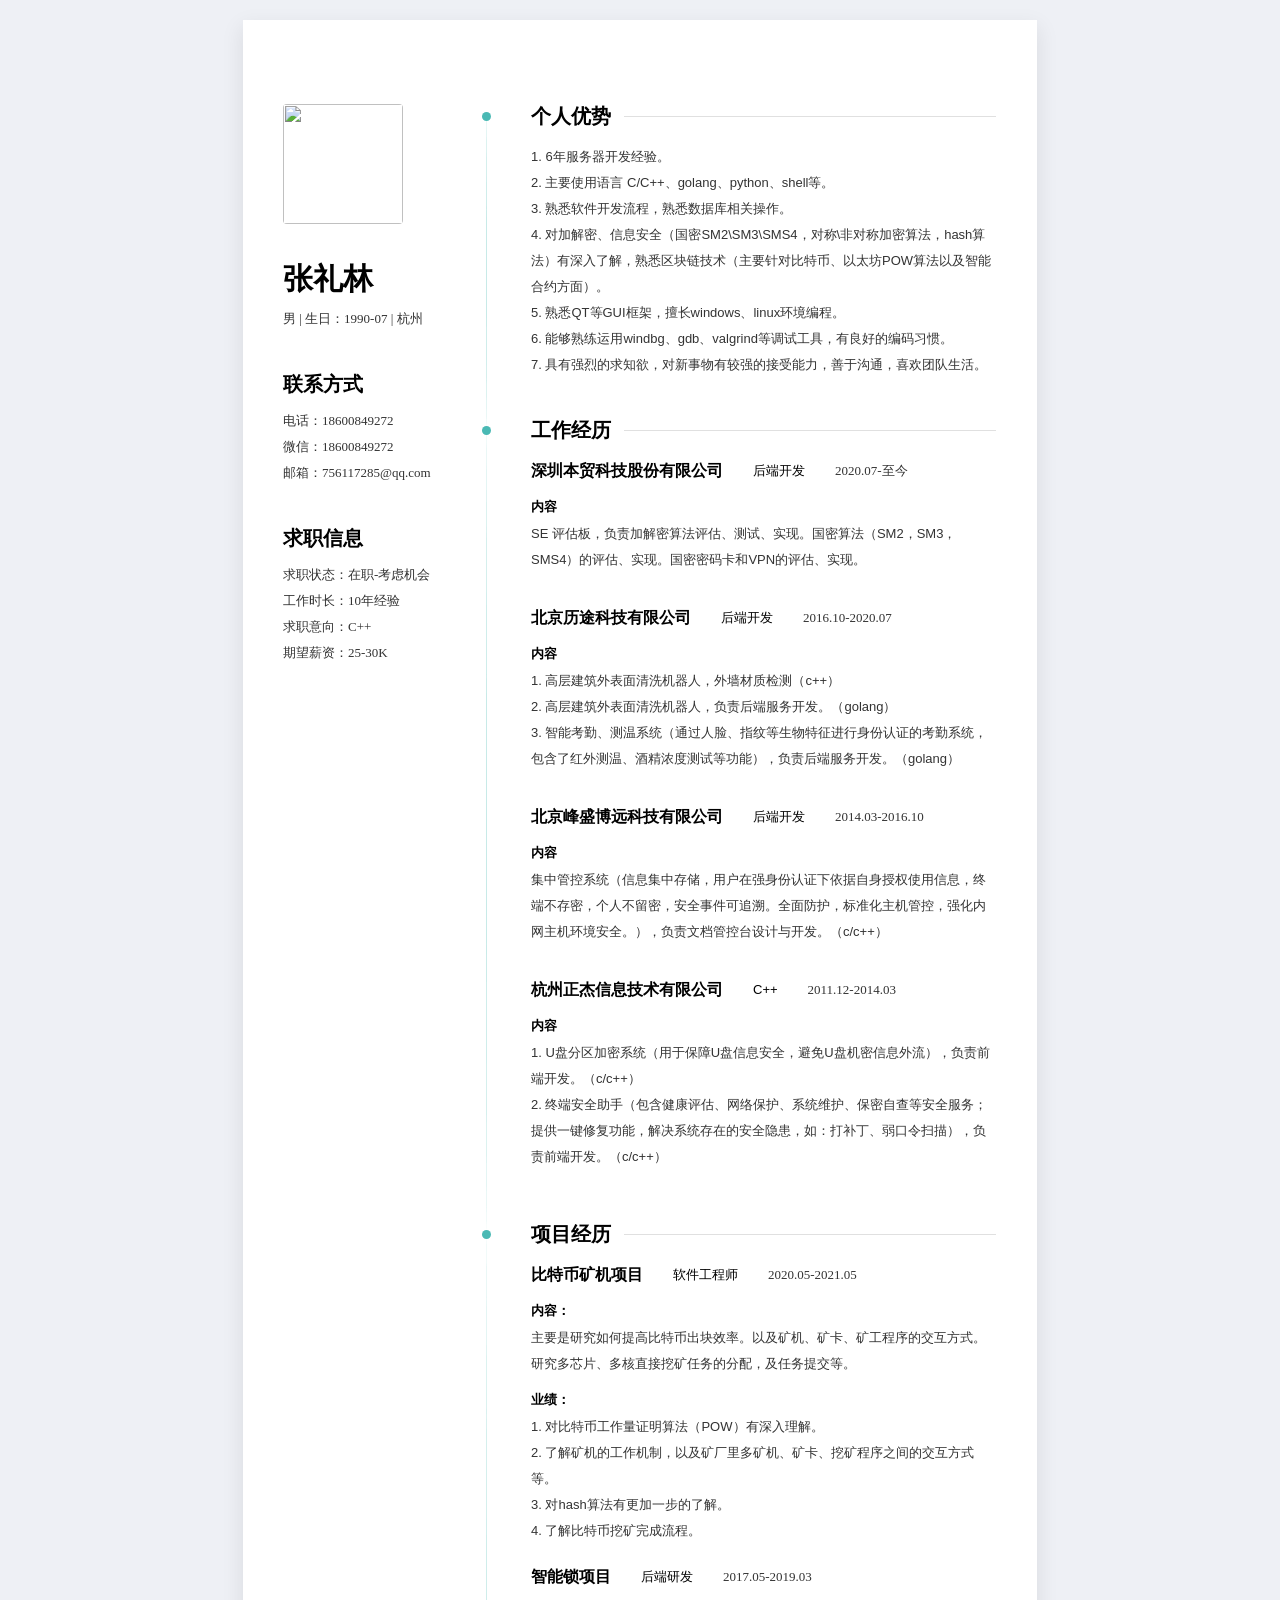
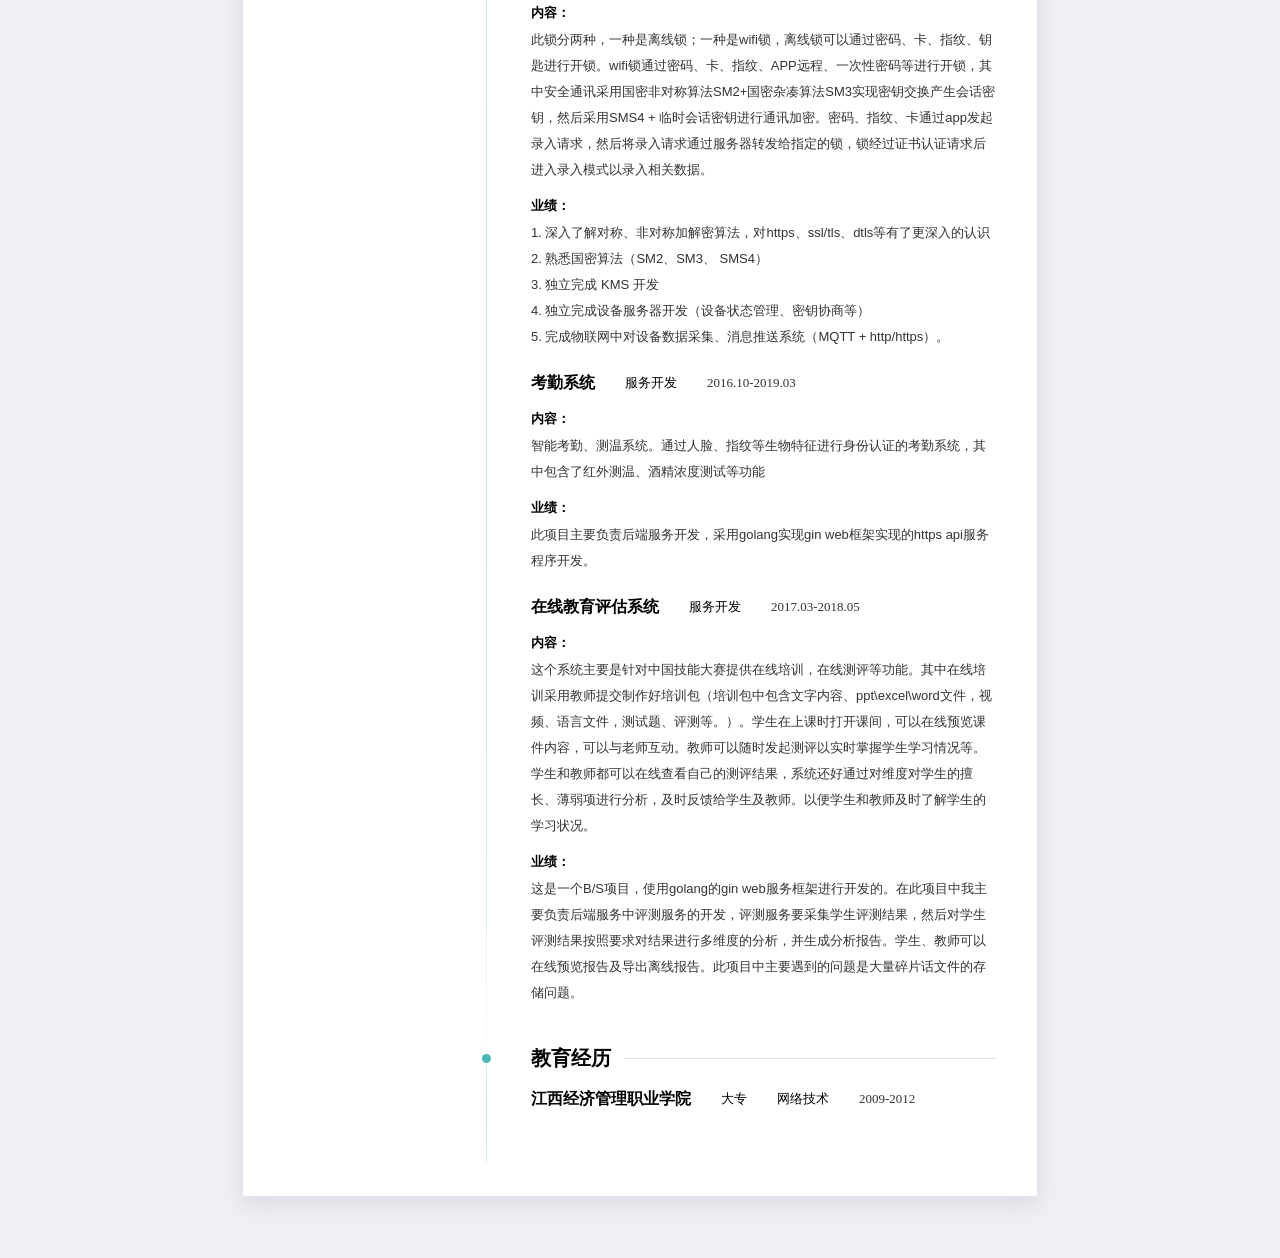
==== commit a45ff6bf: "-" ====
--- a/index.html
+++ b/index.html
@@ -1,14 +1,10 @@
 <html class="standard">
-<!--<![endif]-->
 
 <head>
     <meta charset="utf-8">
     <meta http-equiv="X-UA-Compatible" content="IE=edge,chrome=1">
     <meta name="viewport" content="width=device-width,initial-scale=1,maximum-scale=1,user-scalable=0">
-    <title>张礼林的简历</title>
-    <!-- <link rel="stylesheet" href="https://static.zhipin.com/v2/web/geek/css/prop-mall.css">
-    <link href="https://static.zhipin.com/zhipin-geek/chat/v31/static/css/vendor.748cb11b.css" rel="stylesheet" crossorigin="anonymous">
-    <link rel="stylesheet" type="text/css" href="https://static.zhipin.com/zhipin-geek/chat/v31/static/css/resume.748cb11b.css"> -->
+    <title>我的简历</title>
 
     <link rel="stylesheet" href="css/prop-mall.css">
     <link href="css/vendor.748cb11b.css" rel="stylesheet" crossorigin="anonymous">
@@ -44,7 +40,7 @@
                                                 3. 熟悉软件开发流程，熟悉数据库相关操作。
                                                 4. 对加解密、信息安全（国密SM2\SM3\SMS4，对称\非对称加密算法，hash算法）有深入了解，熟悉区块链技术（主要针对比特币、以太坊POW算法以及智能合约方面）。
                                                 5. 熟悉QT等GUI框架，擅长windows、linux环境编程。
-                                                6. 能够熟练运用windbg、gdb等调试工具，有良好的编码习惯。
+                                                6. 能够熟练运用windbg、gdb、valgrind等调试工具，有良好的编码习惯。
                                                 7. 具有强烈的求知欲，对新事物有较强的接受能力，善于沟通，喜欢团队生活。</li>
                                         </ul>
                                     </li>
@@ -188,7 +184,7 @@
                                                         <p data-v-7cdaf00c="" class="label">业绩：</p>
                                                         <ul data-v-7cdaf00c="" class="project-list">
                                                             <li data-v-7cdaf00c="" class="project-item"> 1. 深入了解对称、非对称加解密算法，对https、ssl/tls、dtls等有了更深入的认识
-                                                                2. 熟悉国密算法（SM1、SM2、SM3、 SMS4）
+                                                                2. 熟悉国密算法（SM2、SM3、 SMS4）
                                                                 3. 独立完成 KMS 开发
                                                                 4. 独立完成设备服务器开发（设备状态管理、密钥协商等）
                                                                 5. 完成物联网中对设备数据采集、消息推送系统（MQTT + http/https）。 </li>
